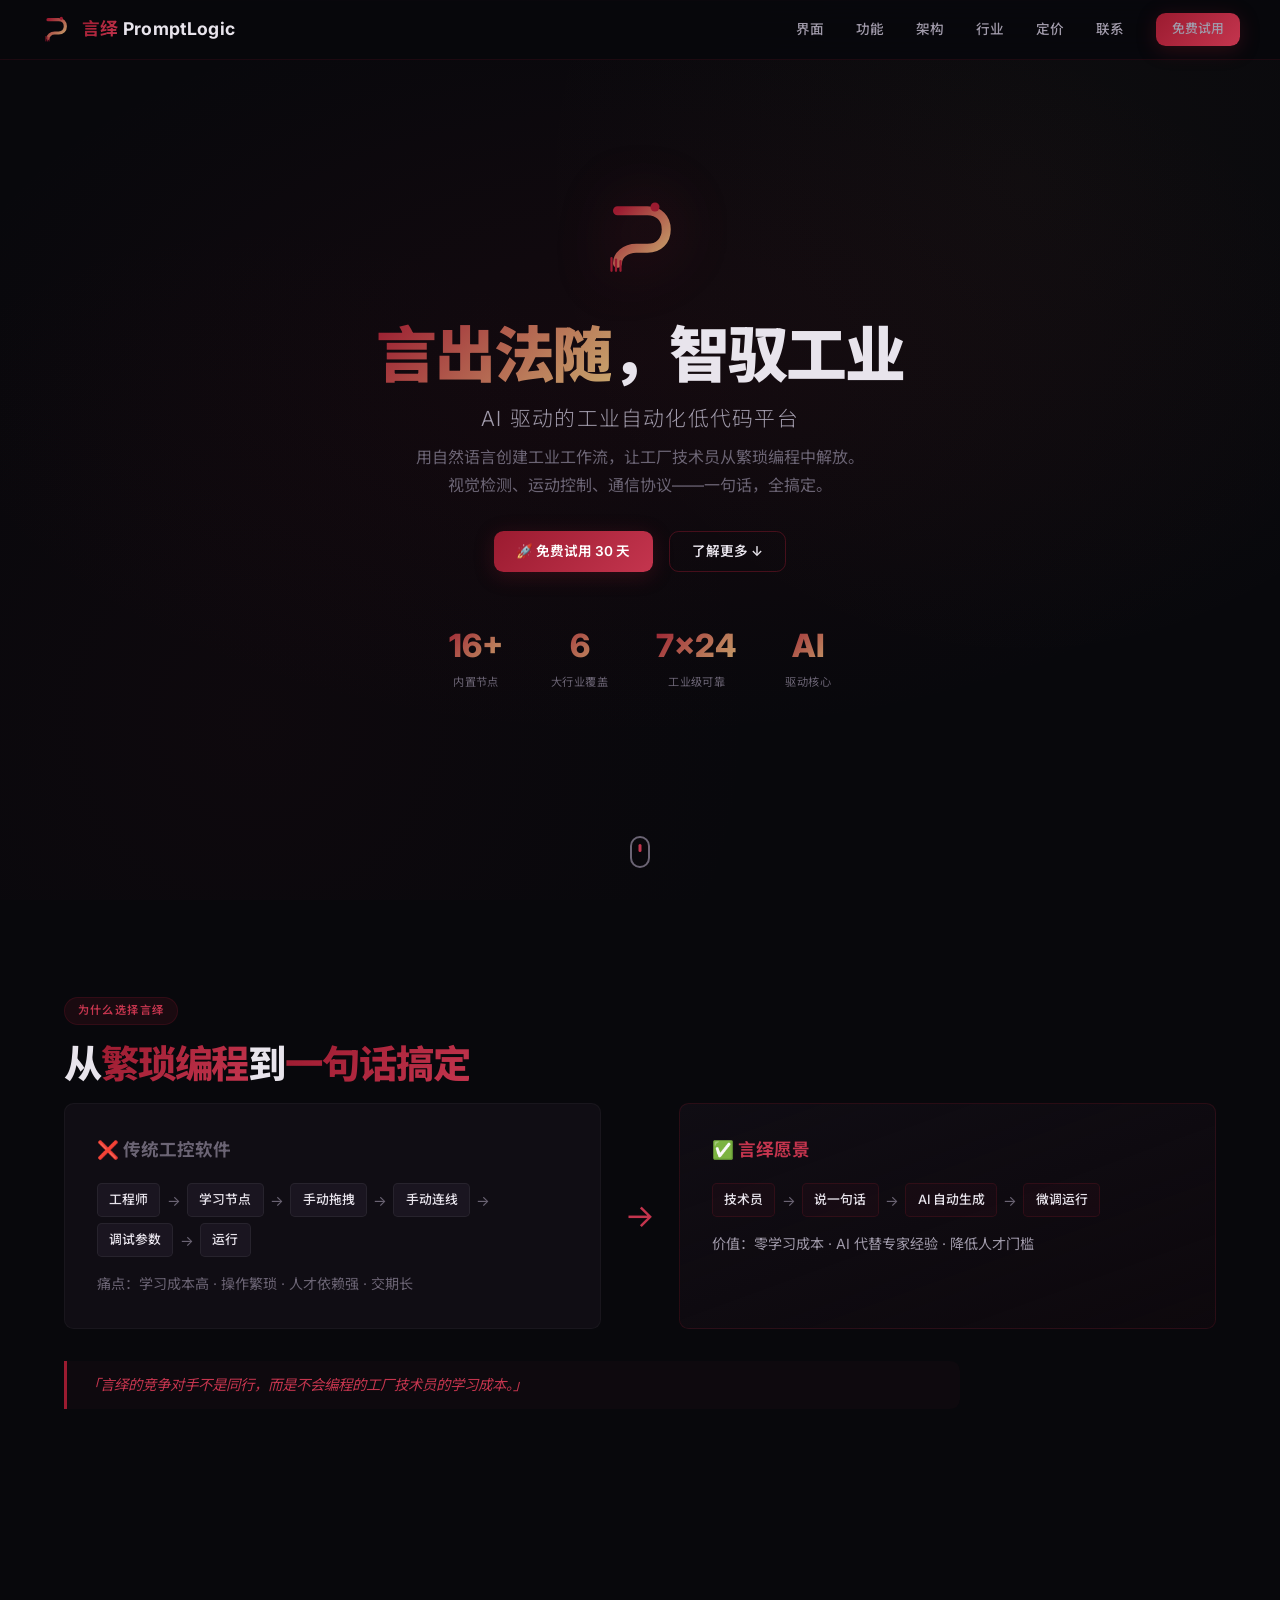
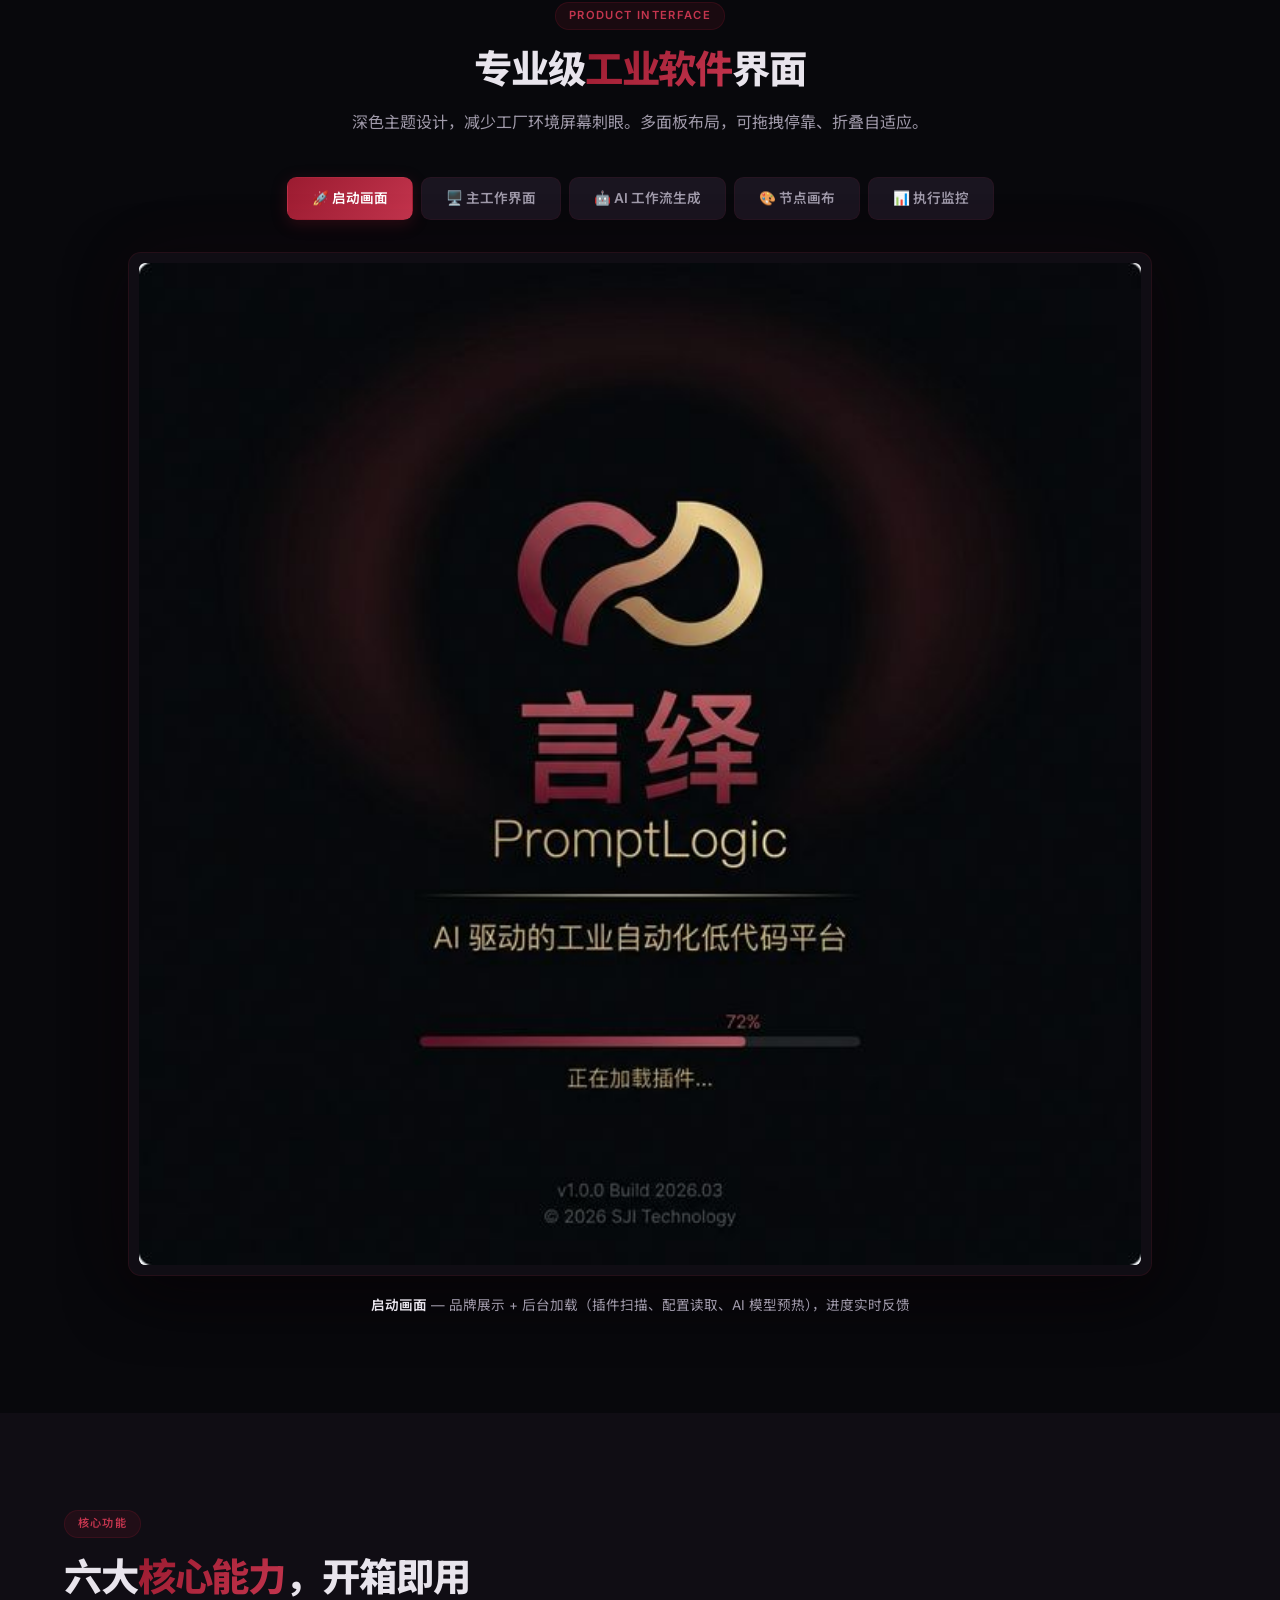
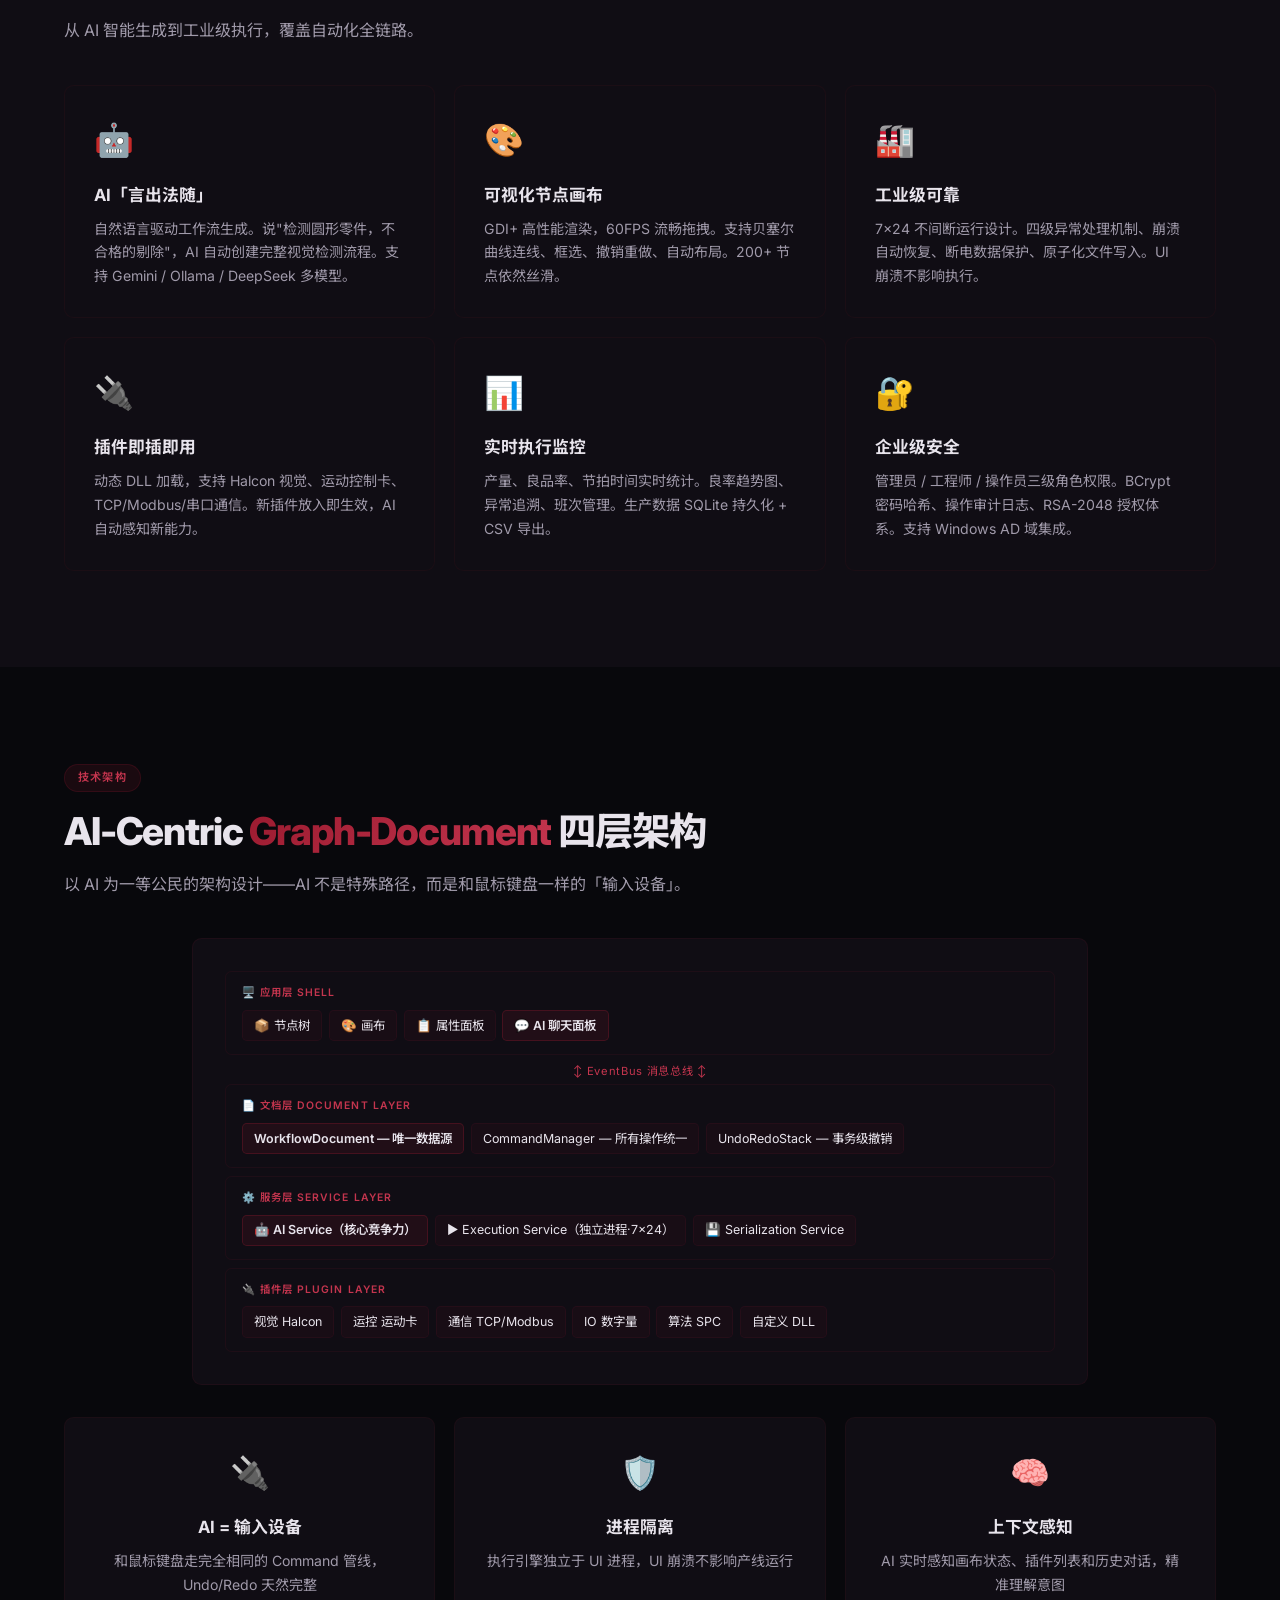
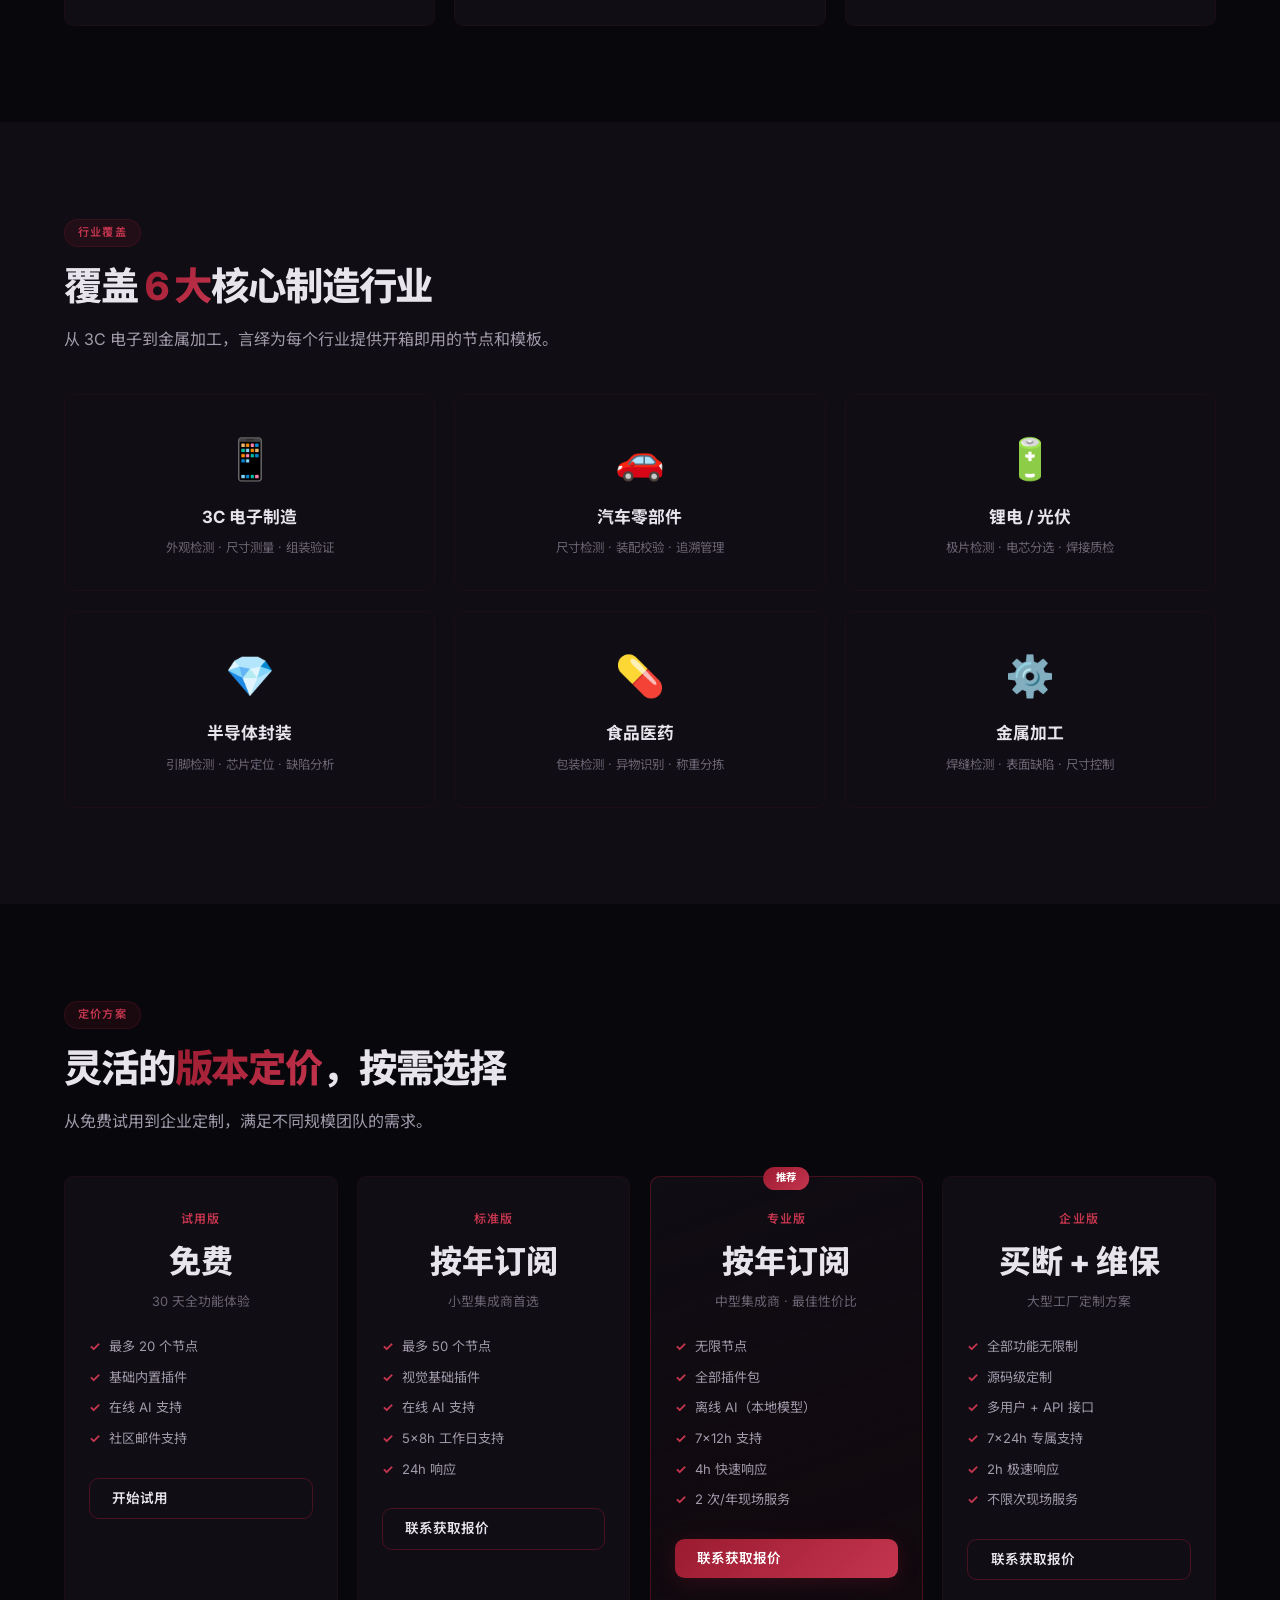
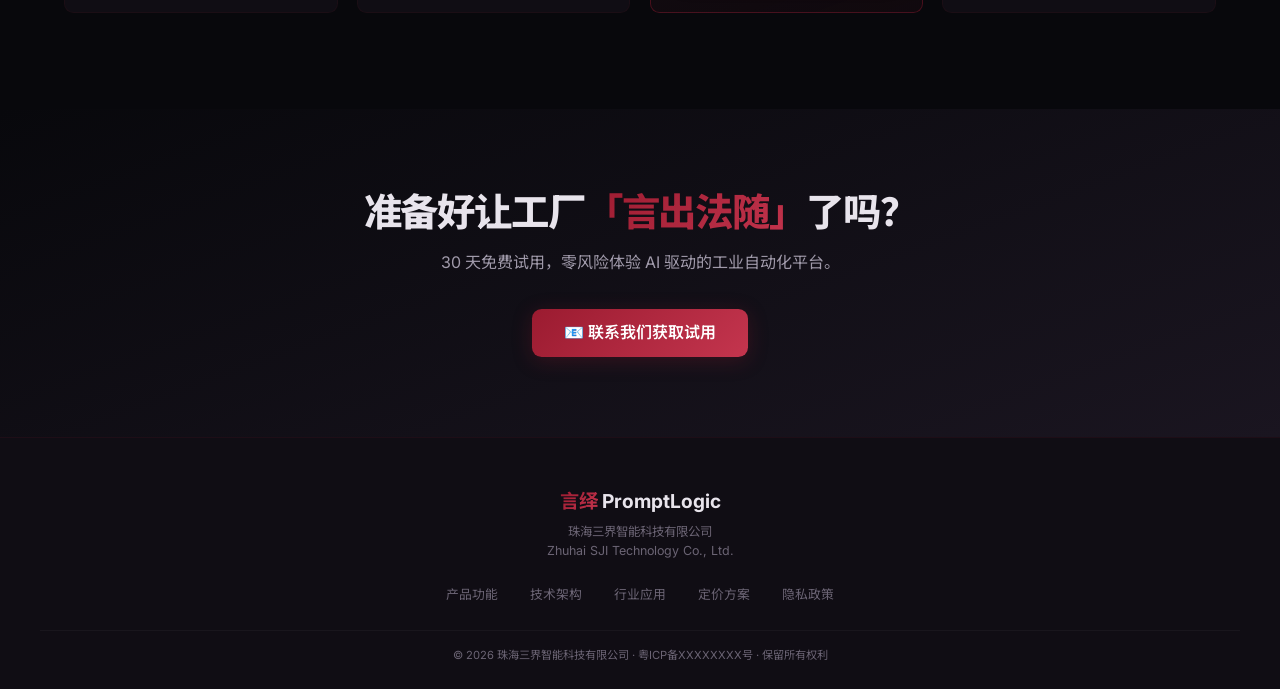
==== index.html @ 99755790 "fix: replace ComfyUI with generic wording" ====
<!DOCTYPE html>
<html lang="zh-CN">
<head>
<meta charset="UTF-8">
<meta name="viewport" content="width=device-width, initial-scale=1.0">
<title>言绎 PromptLogic — AI 驱动的工业自动化低代码平台</title>
<meta name="description" content="用自然语言创建工业工作流，让工厂技术员「言出法随」。视觉检测、运动控制、通信协议，一句话搞定。">
<link href="https://fonts.googleapis.com/css2?family=Inter:wght@300;400;500;600;700;800;900&family=Noto+Sans+SC:wght@300;400;500;700;900&family=JetBrains+Mono:wght@400;500&display=swap" rel="stylesheet">
<style>
/* ========== Reset & Variables ========== */
*{margin:0;padding:0;box-sizing:border-box}
:root{
  --bg:#08080c;--bg2:#100d14;--bg3:#1a1520;--bg4:#221c2a;
  --wine:#9b1b30;--wine-light:#c4354e;--wine-dark:#6e1322;--wine-glow:rgba(155,27,48,.25);
  --gold:#c9a96e;--gold-light:#e0c992;
  --text:#e8e4ec;--text2:#a09aaa;--text3:#6b6474;
  --green:#34d399;--red:#ef4444;
  --grad1:linear-gradient(135deg,#9b1b30,#c4354e);
  --grad2:linear-gradient(135deg,#6e1322,#9b1b30);
  --grad3:linear-gradient(135deg,#9b1b30,#c9a96e);
  --radius:.6rem;
}
html{font-size:16px;scroll-behavior:smooth}
body{font-family:'Inter','Noto Sans SC',sans-serif;background:var(--bg);color:var(--text);overflow-x:hidden;line-height:1.6}
a{color:var(--wine-light);text-decoration:none;transition:.2s}
a:hover{color:var(--gold)}
::selection{background:var(--wine);color:#fff}

/* ========== Navigation ========== */
.navbar{position:fixed;top:0;left:0;right:0;z-index:1000;padding:.8rem 2.5rem;display:flex;align-items:center;justify-content:space-between;background:rgba(8,8,12,.85);backdrop-filter:blur(16px);border-bottom:1px solid rgba(155,27,48,.15);transition:.3s}
.navbar.scrolled{padding:.5rem 2.5rem;background:rgba(8,8,12,.95);box-shadow:0 4px 30px rgba(0,0,0,.4)}
.nav-brand{display:flex;align-items:center;gap:.6rem}
.nav-brand svg{width:32px;height:32px}
.nav-brand span{font-size:1.1rem;font-weight:700;letter-spacing:.02em}
.nav-brand .cn{background:var(--grad1);-webkit-background-clip:text;-webkit-text-fill-color:transparent}
.nav-links{display:flex;align-items:center;gap:2rem}
.nav-links a{font-size:.85rem;font-weight:500;color:var(--text2);transition:.2s;position:relative}
.nav-links a:hover{color:var(--text)}
.nav-links a::after{content:'';position:absolute;bottom:-4px;left:0;width:0;height:2px;background:var(--grad1);transition:.3s}
.nav-links a:hover::after{width:100%}
.btn{display:inline-flex;align-items:center;gap:.4rem;padding:.55rem 1.4rem;border-radius:var(--radius);font-size:.85rem;font-weight:600;cursor:pointer;transition:.3s;border:none}
.btn-primary{background:var(--grad1);color:#fff;box-shadow:0 4px 20px var(--wine-glow)}
.btn-primary:hover{transform:translateY(-2px);box-shadow:0 8px 30px var(--wine-glow);color:#fff}
.btn-outline{background:transparent;color:var(--text);border:1px solid rgba(155,27,48,.4)}
.btn-outline:hover{border-color:var(--wine-light);background:rgba(155,27,48,.08);color:#fff}

/* ========== Sections ========== */
section{padding:6rem 2.5rem;position:relative;overflow:hidden}
.container{max-width:72rem;margin:0 auto}
.section-label{display:inline-block;padding:.25rem .8rem;border-radius:2rem;font-size:.7rem;font-weight:600;letter-spacing:.12em;text-transform:uppercase;margin-bottom:1rem;background:rgba(155,27,48,.12);color:var(--wine-light);border:1px solid rgba(155,27,48,.2)}
.section-title{font-size:2.4rem;font-weight:800;margin-bottom:1rem;letter-spacing:-.03em;line-height:1.2}
.section-title .hl{background:var(--grad1);-webkit-background-clip:text;-webkit-text-fill-color:transparent}
.section-desc{font-size:1rem;color:var(--text2);max-width:40rem;line-height:1.8;margin-bottom:2.5rem}

/* ========== Hero ========== */
.hero{min-height:100vh;display:flex;align-items:center;justify-content:center;text-align:center;padding-top:5rem;position:relative}
.hero::before{content:'';position:absolute;inset:0;background:radial-gradient(ellipse 80% 60% at 50% 40%,rgba(155,27,48,.08) 0%,transparent 70%),radial-gradient(circle at 20% 80%,rgba(110,19,34,.06) 0%,transparent 40%),radial-gradient(circle at 80% 20%,rgba(201,169,110,.03) 0%,transparent 40%);pointer-events:none}
.hero::after{content:'';position:absolute;top:0;left:0;right:0;height:1px;background:linear-gradient(90deg,transparent,rgba(155,27,48,.3),transparent)}
.hero-content{position:relative;z-index:1}
.hero-logo{margin-bottom:2rem}
.hero-logo svg{width:90px;height:90px;filter:drop-shadow(0 0 30px rgba(155,27,48,.4))}
.hero h1{font-size:3.8rem;font-weight:900;letter-spacing:-.04em;line-height:1.1;margin-bottom:.8rem}
.hero h1 .hl{background:var(--grad3);-webkit-background-clip:text;-webkit-text-fill-color:transparent}
.hero .subtitle{font-size:1.3rem;color:var(--text2);font-weight:300;letter-spacing:.06em;margin-bottom:.6rem}
.hero .tagline{font-size:1rem;color:var(--text3);max-width:32rem;margin:0 auto 2rem;line-height:1.7}
.hero-cta{display:flex;gap:1rem;justify-content:center;margin-bottom:3rem}
.hero-stats{display:flex;gap:3rem;justify-content:center}
.hero-stat{text-align:center}
.hero-stat .val{font-size:2rem;font-weight:800;background:var(--grad3);-webkit-background-clip:text;-webkit-text-fill-color:transparent}
.hero-stat .lbl{font-size:.7rem;color:var(--text3);margin-top:.15rem;letter-spacing:.04em}
.hero-scroll{position:absolute;bottom:2rem;left:50%;transform:translateX(-50%);animation:bounce 2s infinite}
.hero-scroll span{display:block;width:20px;height:32px;border:2px solid var(--text3);border-radius:10px;position:relative}
.hero-scroll span::after{content:'';position:absolute;top:6px;left:50%;transform:translateX(-50%);width:3px;height:8px;border-radius:2px;background:var(--wine-light);animation:scrollDot 2s infinite}
@keyframes bounce{0%,100%{transform:translateX(-50%) translateY(0)}50%{transform:translateX(-50%) translateY(8px)}}
@keyframes scrollDot{0%{opacity:1;top:6px}100%{opacity:0;top:18px}}

/* ========== Cards & Grid ========== */
.grid{display:grid;gap:1.2rem}
.g2{grid-template-columns:1fr 1fr}
.g3{grid-template-columns:1fr 1fr 1fr}
.g4{grid-template-columns:1fr 1fr 1fr 1fr}
.card{background:var(--bg2);border:1px solid rgba(155,27,48,.08);border-radius:var(--radius);padding:1.8rem;transition:.3s}
.card:hover{border-color:rgba(155,27,48,.25);transform:translateY(-3px);box-shadow:0 12px 40px rgba(0,0,0,.3)}
.card .icon{font-size:2rem;margin-bottom:1rem}
.card h3{font-size:1.05rem;font-weight:700;margin-bottom:.5rem}
.card p{font-size:.88rem;color:var(--text2);line-height:1.7}

/* ========== Comparison ========== */
.compare{display:flex;gap:1.5rem;align-items:stretch}
.compare-side{flex:1;background:var(--bg2);border-radius:var(--radius);padding:2rem;border:1px solid rgba(255,255,255,.04)}
.compare-side.good{border-color:rgba(155,27,48,.2);background:linear-gradient(160deg,var(--bg2),rgba(155,27,48,.04))}
.compare-arrow{display:flex;align-items:center;font-size:2rem;color:var(--wine-light)}
.compare-side h3{font-size:1.1rem;font-weight:700;margin-bottom:1.2rem}
.compare-side.bad h3{color:var(--text3)}
.compare-side.good h3{color:var(--wine-light)}
.flow-steps{display:flex;flex-wrap:wrap;gap:.4rem;align-items:center;margin-bottom:1rem}
.flow-step{background:var(--bg3);border:1px solid rgba(255,255,255,.06);border-radius:.3rem;padding:.35rem .7rem;font-size:.8rem;font-weight:500}
.flow-arrow{color:var(--text3);font-size:.9rem}
.compare-side.good .flow-step{border-color:rgba(155,27,48,.2);background:rgba(155,27,48,.06)}
.quote{border-left:3px solid var(--wine);padding:.8rem 1.2rem;background:rgba(155,27,48,.04);border-radius:0 var(--radius) var(--radius) 0;font-size:.9rem;color:var(--wine-light);font-style:italic;margin-top:2rem;max-width:56rem}

/* ========== Showcase ========== */
.showcase-tabs{display:flex;gap:.5rem;justify-content:center;margin-bottom:2rem;flex-wrap:wrap}
.showcase-tab{padding:.6rem 1.5rem;border-radius:var(--radius);font-size:.85rem;font-weight:600;cursor:pointer;background:var(--bg3);border:1px solid rgba(155,27,48,.1);color:var(--text2);transition:.3s}
.showcase-tab:hover{border-color:rgba(155,27,48,.3);color:var(--text)}
.showcase-tab.active{background:var(--grad1);color:#fff;border-color:transparent;box-shadow:0 4px 16px var(--wine-glow)}
.showcase-frame{position:relative;background:var(--bg2);border:1px solid rgba(155,27,48,.15);border-radius:.8rem;padding:.6rem;box-shadow:0 20px 60px rgba(0,0,0,.5),0 0 80px rgba(155,27,48,.06);max-width:64rem;margin:0 auto}
.showcase-frame img{width:100%;border-radius:.4rem;display:block;transition:opacity .4s ease}
.showcase-frame img.hidden{display:none;opacity:0}
.showcase-caption{text-align:center;margin-top:1.2rem;font-size:.85rem;color:var(--text2)}
.showcase-caption strong{color:var(--text);font-weight:600}

/* ========== Architecture ========== */
.arch-layers{background:var(--bg2);border:1px solid rgba(155,27,48,.1);border-radius:var(--radius);padding:2rem;max-width:56rem;margin:0 auto}
.arch-layer{border:1px solid rgba(155,27,48,.1);border-radius:.4rem;padding:.8rem 1rem;margin-bottom:.5rem}
.arch-layer:last-child{margin-bottom:0}
.arch-label{font-size:.65rem;font-weight:600;color:var(--wine-light);text-transform:uppercase;letter-spacing:.1em;margin-bottom:.5rem}
.arch-tags{display:flex;gap:.4rem;flex-wrap:wrap}
.arch-tag{background:rgba(155,27,48,.06);border:1px solid rgba(155,27,48,.1);border-radius:.3rem;padding:.3rem .7rem;font-size:.78rem}
.arch-tag.highlight{border-color:rgba(155,27,48,.3);background:rgba(155,27,48,.12);font-weight:600}
.arch-connector{text-align:center;color:var(--wine-light);font-size:.7rem;margin:.2rem 0;letter-spacing:.06em}

/* ========== Industry ========== */
.industry-card{text-align:center;padding:2rem 1.5rem}
.industry-card .icon{font-size:2.5rem;margin-bottom:.8rem}
.industry-card h3{margin-bottom:.4rem}
.industry-card .apps{font-size:.78rem;color:var(--text3)}

/* ========== Pricing ========== */
.pricing-card{text-align:center;padding:2rem 1.5rem;position:relative}
.pricing-card.featured{border-color:rgba(155,27,48,.4);background:linear-gradient(160deg,var(--bg2),rgba(155,27,48,.06))}
.pricing-card.featured::before{content:'推荐';position:absolute;top:-.6rem;left:50%;transform:translateX(-50%);background:var(--grad1);color:#fff;font-size:.65rem;font-weight:700;padding:.2rem .8rem;border-radius:1rem}
.pricing-card .edition{font-size:.75rem;font-weight:600;color:var(--wine-light);text-transform:uppercase;letter-spacing:.1em;margin-bottom:.5rem}
.pricing-card .price{font-size:2rem;font-weight:800;margin-bottom:.3rem}
.pricing-card .price .unit{font-size:.8rem;font-weight:400;color:var(--text2)}
.pricing-card .desc{font-size:.8rem;color:var(--text3);margin-bottom:1.2rem}
.pricing-card ul{list-style:none;text-align:left;margin-bottom:1.5rem}
.pricing-card li{font-size:.82rem;padding:.3rem 0;color:var(--text2)}
.pricing-card li::before{content:'✓';color:var(--wine-light);margin-right:.5rem;font-weight:700}
.pricing-card .btn{width:100%}

/* ========== Footer ========== */
.footer{background:var(--bg2);border-top:1px solid rgba(155,27,48,.1);padding:3rem 2.5rem 1.5rem;text-align:center}
.footer-brand{font-size:1.2rem;font-weight:700;margin-bottom:.3rem}
.footer-brand .hl{background:var(--grad1);-webkit-background-clip:text;-webkit-text-fill-color:transparent}
.footer-company{font-size:.78rem;color:var(--text3);margin-bottom:1.5rem}
.footer-links{display:flex;gap:2rem;justify-content:center;margin-bottom:1.5rem}
.footer-links a{font-size:.8rem;color:var(--text3)}
.footer-links a:hover{color:var(--wine-light)}
.footer-copy{font-size:.7rem;color:var(--text3);border-top:1px solid rgba(255,255,255,.04);padding-top:1rem}

/* ========== Animations ========== */
.fade-up{opacity:0;transform:translateY(30px);transition:opacity .6s ease,transform .6s ease}
.fade-up.visible{opacity:1;transform:translateY(0)}
.fade-up:nth-child(2){transition-delay:.08s}
.fade-up:nth-child(3){transition-delay:.16s}
.fade-up:nth-child(4){transition-delay:.24s}
.fade-up:nth-child(5){transition-delay:.32s}
.fade-up:nth-child(6){transition-delay:.4s}

/* ========== Responsive ========== */
@media(max-width:1024px){
  .g3,.g4{grid-template-columns:1fr 1fr}
  .hero h1{font-size:2.8rem}
  section{padding:4rem 1.5rem}
}
@media(max-width:640px){
  .g2,.g3,.g4{grid-template-columns:1fr}
  .hero h1{font-size:2.2rem}
  .hero .subtitle{font-size:1rem}
  .hero-stats{flex-wrap:wrap;gap:1.5rem}
  .compare{flex-direction:column}
  .compare-arrow{transform:rotate(90deg);justify-content:center}
  .navbar{padding:.6rem 1rem}
  .nav-links{display:none}
  .hero-cta{flex-direction:column;align-items:center}
}
</style>
</head>
<body>

<!-- 导航栏 -->
<nav class="navbar" id="navbar">
  <div class="nav-brand">
    <svg viewBox="0 0 120 120" xmlns="http://www.w3.org/2000/svg">
      <defs><linearGradient id="lg" x1="0%" y1="0%" x2="100%" y2="100%"><stop offset="0%" stop-color="#9b1b30"/><stop offset="100%" stop-color="#c9a96e"/></linearGradient></defs>
      <path d="M30 25 C30 25 60 25 70 25 C85 25 95 35 95 50 C95 65 85 75 70 75 L55 75 C40 75 30 85 30 95" stroke="url(#lg)" stroke-width="12" fill="none" stroke-linecap="round"/>
      <circle cx="80" cy="20" r="6" fill="#9b1b30"/>
      <line x1="22" y1="88" x2="22" y2="105" stroke="#9b1b30" stroke-width="3" stroke-linecap="round"/>
      <line x1="28" y1="90" x2="28" y2="105" stroke="#9b1b30" stroke-width="3" stroke-linecap="round"/>
      <line x1="34" y1="92" x2="34" y2="105" stroke="#9b1b30" stroke-width="3" stroke-linecap="round"/>
    </svg>
    <span><span class="cn">言绎</span> PromptLogic</span>
  </div>
  <div class="nav-links">
    <a href="#showcase">界面</a>
    <a href="#features">功能</a>
    <a href="#architecture">架构</a>
    <a href="#industries">行业</a>
    <a href="#pricing">定价</a>
    <a href="#contact">联系</a>
    <a href="#trial" class="btn btn-primary" style="padding:.4rem 1rem;font-size:.8rem">免费试用</a>
  </div>
</nav>

<!-- Hero -->
<section class="hero" id="hero">
  <div class="hero-content">
    <div class="hero-logo">
      <svg viewBox="0 0 120 120" xmlns="http://www.w3.org/2000/svg">
        <defs><linearGradient id="lg2" x1="0%" y1="0%" x2="100%" y2="100%"><stop offset="0%" stop-color="#9b1b30"/><stop offset="100%" stop-color="#c9a96e"/></linearGradient></defs>
        <path d="M30 25 C30 25 60 25 70 25 C85 25 95 35 95 50 C95 65 85 75 70 75 L55 75 C40 75 30 85 30 95" stroke="url(#lg2)" stroke-width="12" fill="none" stroke-linecap="round"/>
        <circle cx="80" cy="20" r="6" fill="#9b1b30"/>
        <line x1="22" y1="88" x2="22" y2="105" stroke="#9b1b30" stroke-width="3" stroke-linecap="round"/>
        <line x1="28" y1="90" x2="28" y2="105" stroke="#9b1b30" stroke-width="3" stroke-linecap="round"/>
        <line x1="34" y1="92" x2="34" y2="105" stroke="#9b1b30" stroke-width="3" stroke-linecap="round"/>
      </svg>
    </div>
    <h1><span class="hl">言出法随</span>，智驭工业</h1>
    <div class="subtitle">AI 驱动的工业自动化低代码平台</div>
    <p class="tagline">用自然语言创建工业工作流，让工厂技术员从繁琐编程中解放。<br>视觉检测、运动控制、通信协议——一句话，全搞定。</p>
    <div class="hero-cta">
      <a href="#trial" class="btn btn-primary">🚀 免费试用 30 天</a>
      <a href="#features" class="btn btn-outline">了解更多 ↓</a>
    </div>
    <div class="hero-stats">
      <div class="hero-stat"><div class="val">16+</div><div class="lbl">内置节点</div></div>
      <div class="hero-stat"><div class="val">6</div><div class="lbl">大行业覆盖</div></div>
      <div class="hero-stat"><div class="val">7×24</div><div class="lbl">工业级可靠</div></div>
      <div class="hero-stat"><div class="val">AI</div><div class="lbl">驱动核心</div></div>
    </div>
  </div>
  <div class="hero-scroll"><span></span></div>
</section>

<!-- 痛点 → 价值 -->
<section id="problem">
  <div class="container">
    <span class="section-label fade-up">为什么选择言绎</span>
    <h2 class="section-title fade-up">从<span class="hl">繁琐编程</span>到<span class="hl">一句话搞定</span></h2>
    <div class="compare fade-up">
      <div class="compare-side bad">
        <h3>❌ 传统工控软件</h3>
        <div class="flow-steps">
          <span class="flow-step">工程师</span><span class="flow-arrow">→</span>
          <span class="flow-step">学习节点</span><span class="flow-arrow">→</span>
          <span class="flow-step">手动拖拽</span><span class="flow-arrow">→</span>
          <span class="flow-step">手动连线</span><span class="flow-arrow">→</span>
          <span class="flow-step">调试参数</span><span class="flow-arrow">→</span>
          <span class="flow-step">运行</span>
        </div>
        <p style="color:var(--text3);font-size:.88rem">痛点：学习成本高 · 操作繁琐 · 人才依赖强 · 交期长</p>
      </div>
      <div class="compare-arrow">→</div>
      <div class="compare-side good">
        <h3>✅ 言绎愿景</h3>
        <div class="flow-steps">
          <span class="flow-step">技术员</span><span class="flow-arrow">→</span>
          <span class="flow-step">说一句话</span><span class="flow-arrow">→</span>
          <span class="flow-step">AI 自动生成</span><span class="flow-arrow">→</span>
          <span class="flow-step">微调运行</span>
        </div>
        <p style="color:var(--text2);font-size:.88rem">价值：零学习成本 · AI 代替专家经验 · 降低人才门槛</p>
      </div>
    </div>
    <div class="quote fade-up">「言绎的竞争对手不是同行，而是不会编程的工厂技术员的学习成本。」</div>
  </div>
</section>

<!-- Product UI Showcase -->
<section id="showcase">
  <div class="container" style="text-align:center">
    <span class="section-label fade-up">PRODUCT INTERFACE</span>
    <h2 class="section-title fade-up">专业级<span class="hl">工业软件</span>界面</h2>
    <p class="section-desc fade-up" style="margin-left:auto;margin-right:auto;text-align:center">深色主题设计，减少工厂环境屏幕刺眼。多面板布局，可拖拽停靠、折叠自适应。</p>
    <div class="showcase-tabs fade-up">
      <div class="showcase-tab active" onclick="showScreenshot(0)">🚀 启动画面</div>
      <div class="showcase-tab" onclick="showScreenshot(1)">🖥️ 主工作界面</div>
      <div class="showcase-tab" onclick="showScreenshot(2)">🤖 AI 工作流生成</div>
      <div class="showcase-tab" onclick="showScreenshot(3)">🎨 节点画布</div>
      <div class="showcase-tab" onclick="showScreenshot(4)">📊 执行监控</div>
    </div>
    <div class="showcase-frame fade-up">
      <img id="ss0" src="images/splash.png" alt="splash screen">
      <img id="ss1" src="images/main_interface.png" alt="main interface" class="hidden">
      <img id="ss2" src="images/ai_workflow.png" alt="ai workflow generation" class="hidden">
      <img id="ss3" src="images/canvas.png" alt="node canvas" class="hidden">
      <img id="ss4" src="images/monitoring.png" alt="monitoring dashboard" class="hidden">
    </div>
    <div class="showcase-caption fade-up" id="ss-caption">
      <strong>启动画面</strong> — 品牌展示 + 后台加载（插件扫描、配置读取、AI 模型预热），进度实时反馈
    </div>
  </div>
</section>

<!-- Core Features -->
<section id="features" style="background:var(--bg2)">
  <div class="container">
    <span class="section-label fade-up">核心功能</span>
    <h2 class="section-title fade-up">六大<span class="hl">核心能力</span>，开箱即用</h2>
    <p class="section-desc fade-up">从 AI 智能生成到工业级执行，覆盖自动化全链路。</p>
    <div class="grid g3">
      <div class="card fade-up"><div class="icon">🤖</div><h3>AI「言出法随」</h3><p>自然语言驱动工作流生成。说"检测圆形零件，不合格的剔除"，AI 自动创建完整视觉检测流程。支持 Gemini / Ollama / DeepSeek 多模型。</p></div>
      <div class="card fade-up"><div class="icon">🎨</div><h3>可视化节点画布</h3><p>GDI+ 高性能渲染，60FPS 流畅拖拽。支持贝塞尔曲线连线、框选、撤销重做、自动布局。200+ 节点依然丝滑。</p></div>
      <div class="card fade-up"><div class="icon">🏭</div><h3>工业级可靠</h3><p>7×24 不间断运行设计。四级异常处理机制、崩溃自动恢复、断电数据保护、原子化文件写入。UI 崩溃不影响执行。</p></div>
      <div class="card fade-up"><div class="icon">🔌</div><h3>插件即插即用</h3><p>动态 DLL 加载，支持 Halcon 视觉、运动控制卡、TCP/Modbus/串口通信。新插件放入即生效，AI 自动感知新能力。</p></div>
      <div class="card fade-up"><div class="icon">📊</div><h3>实时执行监控</h3><p>产量、良品率、节拍时间实时统计。良率趋势图、异常追溯、班次管理。生产数据 SQLite 持久化 + CSV 导出。</p></div>
      <div class="card fade-up"><div class="icon">🔐</div><h3>企业级安全</h3><p>管理员 / 工程师 / 操作员三级角色权限。BCrypt 密码哈希、操作审计日志、RSA-2048 授权体系。支持 Windows AD 域集成。</p></div>
    </div>
  </div>
</section>

<!-- 技术架构 -->
<section id="architecture">
  <div class="container">
    <span class="section-label fade-up">技术架构</span>
    <h2 class="section-title fade-up">AI-Centric <span class="hl">Graph-Document</span> 四层架构</h2>
    <p class="section-desc fade-up">以 AI 为一等公民的架构设计——AI 不是特殊路径，而是和鼠标键盘一样的「输入设备」。</p>
    <div class="arch-layers fade-up">
      <div class="arch-layer">
        <div class="arch-label">🖥️ 应用层 Shell</div>
        <div class="arch-tags"><span class="arch-tag">📦 节点树</span><span class="arch-tag">🎨 画布</span><span class="arch-tag">📋 属性面板</span><span class="arch-tag highlight">💬 AI 聊天面板</span></div>
      </div>
      <div class="arch-connector">↕ EventBus 消息总线 ↕</div>
      <div class="arch-layer">
        <div class="arch-label">📄 文档层 Document Layer</div>
        <div class="arch-tags"><span class="arch-tag highlight">WorkflowDocument — 唯一数据源</span><span class="arch-tag">CommandManager — 所有操作统一</span><span class="arch-tag">UndoRedoStack — 事务级撤销</span></div>
      </div>
      <div class="arch-layer">
        <div class="arch-label">⚙️ 服务层 Service Layer</div>
        <div class="arch-tags"><span class="arch-tag highlight">🤖 AI Service（核心竞争力）</span><span class="arch-tag">▶️ Execution Service（独立进程·7×24）</span><span class="arch-tag">💾 Serialization Service</span></div>
      </div>
      <div class="arch-layer">
        <div class="arch-label">🔌 插件层 Plugin Layer</div>
        <div class="arch-tags"><span class="arch-tag">视觉 Halcon</span><span class="arch-tag">运控 运动卡</span><span class="arch-tag">通信 TCP/Modbus</span><span class="arch-tag">IO 数字量</span><span class="arch-tag">算法 SPC</span><span class="arch-tag">自定义 DLL</span></div>
      </div>
    </div>
    <div class="grid g3" style="margin-top:2rem">
      <div class="card fade-up" style="text-align:center"><div class="icon">🔌</div><h3>AI = 输入设备</h3><p>和鼠标键盘走完全相同的 Command 管线，Undo/Redo 天然完整</p></div>
      <div class="card fade-up" style="text-align:center"><div class="icon">🛡️</div><h3>进程隔离</h3><p>执行引擎独立于 UI 进程，UI 崩溃不影响产线运行</p></div>
      <div class="card fade-up" style="text-align:center"><div class="icon">🧠</div><h3>上下文感知</h3><p>AI 实时感知画布状态、插件列表和历史对话，精准理解意图</p></div>
    </div>
  </div>
</section>

<!-- 行业应用 -->
<section id="industries" style="background:var(--bg2)">
  <div class="container">
    <span class="section-label fade-up">行业覆盖</span>
    <h2 class="section-title fade-up">覆盖<span class="hl"> 6 大</span>核心制造行业</h2>
    <p class="section-desc fade-up">从 3C 电子到金属加工，言绎为每个行业提供开箱即用的节点和模板。</p>
    <div class="grid g3">
      <div class="card industry-card fade-up"><div class="icon">📱</div><h3>3C 电子制造</h3><p class="apps">外观检测 · 尺寸测量 · 组装验证</p></div>
      <div class="card industry-card fade-up"><div class="icon">🚗</div><h3>汽车零部件</h3><p class="apps">尺寸检测 · 装配校验 · 追溯管理</p></div>
      <div class="card industry-card fade-up"><div class="icon">🔋</div><h3>锂电 / 光伏</h3><p class="apps">极片检测 · 电芯分选 · 焊接质检</p></div>
      <div class="card industry-card fade-up"><div class="icon">💎</div><h3>半导体封装</h3><p class="apps">引脚检测 · 芯片定位 · 缺陷分析</p></div>
      <div class="card industry-card fade-up"><div class="icon">💊</div><h3>食品医药</h3><p class="apps">包装检测 · 异物识别 · 称重分拣</p></div>
      <div class="card industry-card fade-up"><div class="icon">⚙️</div><h3>金属加工</h3><p class="apps">焊缝检测 · 表面缺陷 · 尺寸控制</p></div>
    </div>
  </div>
</section>

<!-- 定价方案 -->
<section id="pricing">
  <div class="container">
    <span class="section-label fade-up">定价方案</span>
    <h2 class="section-title fade-up">灵活的<span class="hl">版本定价</span>，按需选择</h2>
    <p class="section-desc fade-up">从免费试用到企业定制，满足不同规模团队的需求。</p>
    <div class="grid g4">
      <div class="card pricing-card fade-up">
        <div class="edition">试用版</div>
        <div class="price">免费</div>
        <div class="desc">30 天全功能体验</div>
        <ul><li>最多 20 个节点</li><li>基础内置插件</li><li>在线 AI 支持</li><li>社区邮件支持</li></ul>
        <a href="#trial" class="btn btn-outline">开始试用</a>
      </div>
      <div class="card pricing-card fade-up">
        <div class="edition">标准版</div>
        <div class="price">按年订阅</div>
        <div class="desc">小型集成商首选</div>
        <ul><li>最多 50 个节点</li><li>视觉基础插件</li><li>在线 AI 支持</li><li>5×8h 工作日支持</li><li>24h 响应</li></ul>
        <a href="#contact" class="btn btn-outline">联系获取报价</a>
      </div>
      <div class="card pricing-card featured fade-up">
        <div class="edition">专业版</div>
        <div class="price">按年订阅</div>
        <div class="desc">中型集成商 · 最佳性价比</div>
        <ul><li>无限节点</li><li>全部插件包</li><li>离线 AI（本地模型）</li><li>7×12h 支持</li><li>4h 快速响应</li><li>2 次/年现场服务</li></ul>
        <a href="#contact" class="btn btn-primary">联系获取报价</a>
      </div>
      <div class="card pricing-card fade-up">
        <div class="edition">企业版</div>
        <div class="price">买断 + 维保</div>
        <div class="desc">大型工厂定制方案</div>
        <ul><li>全部功能无限制</li><li>源码级定制</li><li>多用户 + API 接口</li><li>7×24h 专属支持</li><li>2h 极速响应</li><li>不限次现场服务</li></ul>
        <a href="#contact" class="btn btn-outline">联系获取报价</a>
      </div>
    </div>
  </div>
</section>

<!-- CTA -->
<section id="trial" style="background:linear-gradient(160deg,var(--bg),var(--bg3));text-align:center;padding:5rem 2.5rem">
  <div class="container">
    <h2 class="section-title fade-up" style="margin-bottom:.8rem">准备好让工厂<span class="hl">「言出法随」</span>了吗？</h2>
    <p class="section-desc fade-up" style="margin:0 auto 2rem;text-align:center;max-width:32rem">30 天免费试用，零风险体验 AI 驱动的工业自动化平台。</p>
    <div class="fade-up" style="display:flex;gap:1rem;justify-content:center">
      <a href="mailto:info@zhsji.com" class="btn btn-primary" style="padding:.7rem 2rem;font-size:1rem">📧 联系我们获取试用</a>
    </div>
  </div>
</section>

<!-- 页脚 -->
<footer class="footer" id="contact">
  <div class="footer-brand"><span class="hl">言绎</span> PromptLogic</div>
  <div class="footer-company">珠海三界智能科技有限公司<br>Zhuhai SJI Technology Co., Ltd.</div>
  <div class="footer-links">
    <a href="#features">产品功能</a>
    <a href="#architecture">技术架构</a>
    <a href="#industries">行业应用</a>
    <a href="#pricing">定价方案</a>
    <a href="privacy.html">隐私政策</a>
  </div>
  <div class="footer-copy">© 2026 珠海三界智能科技有限公司 · 粤ICP备XXXXXXXX号 · 保留所有权利</div>
</footer>

<!-- JS -->
<script>
// 导航栏滚动效果
window.addEventListener('scroll',function(){
  document.getElementById('navbar').classList.toggle('scrolled',window.scrollY>60);
});
// 滚动入场动画
var observer=new IntersectionObserver(function(entries){
  entries.forEach(function(e){if(e.isIntersecting){e.target.classList.add('visible');observer.unobserve(e.target)}});
},{threshold:0.12});
document.querySelectorAll('.fade-up').forEach(function(el){observer.observe(el)});
// 平滑锚点
document.querySelectorAll('a[href^="#"]').forEach(function(a){
  a.addEventListener('click',function(e){
    var t=document.querySelector(this.getAttribute('href'));
    if(t){e.preventDefault();t.scrollIntoView({behavior:'smooth',block:'start'})}
  });
});
// Screenshot tabs
var captions=[
  '<strong>启动画面</strong> — 品牌展示 + 后台加载（插件扫描、配置读取、AI 模型预热），进度实时反馈',
  '<strong>主工作界面</strong> — 节点库、AI 助手、节点画布、属性面板、全局变量、执行日志，六大区域一览无余',
  '<strong>AI 工作流生成</strong> — 输入一句话，AI 自动生成完整视觉检测工作流，真正做到「言出法随」',
  '<strong>节点画布特写</strong> — 贝塞尔曲线连线、GDI+ 高性能渲染、60FPS 流畅拖拽，200+ 节点依然丝滑',
  '<strong>执行监控面板</strong> — 产量、良率、节拍时间实时统计，良率趋势图，异常追溯一目了然'
];
function showScreenshot(idx){
  for(var i=0;i<5;i++){
    document.getElementById('ss'+i).className=i===idx?'':'hidden';
    document.querySelectorAll('.showcase-tab')[i].className='showcase-tab'+(i===idx?' active':'');
  }
  document.getElementById('ss-caption').innerHTML=captions[idx];
}
</script>

</body>
</html>
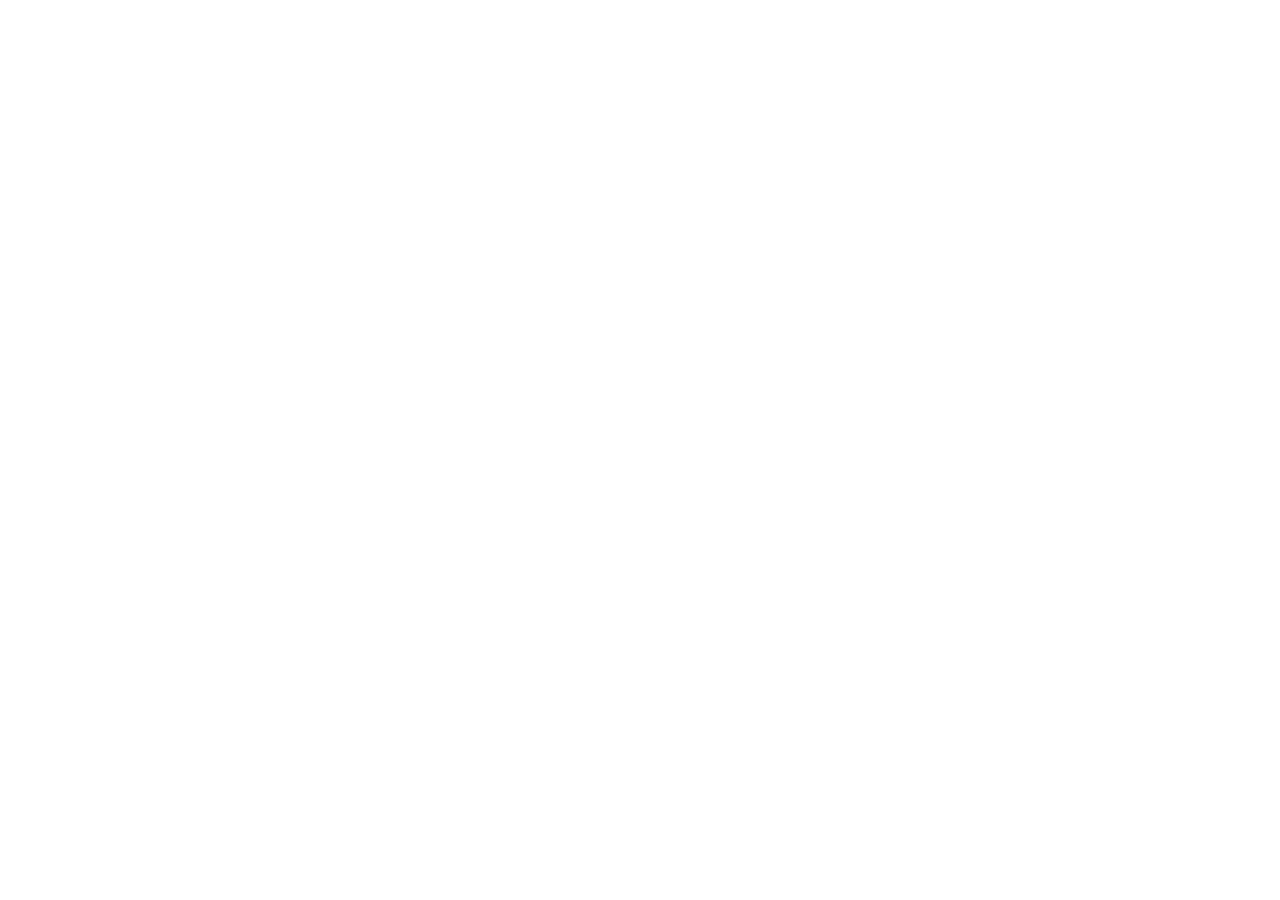
==== commit 6db9996e: "enhance: Apple-style visual upgrade - particles, glow, bigger typography" ====
--- a/index.html
+++ b/index.html
@@ -1,185 +1,173 @@
-<!DOCTYPE html>
+﻿<!DOCTYPE html>
 <html lang="zh-CN">
 <head>
 <meta charset="UTF-8">
 <meta name="viewport" content="width=device-width, initial-scale=1.0">
-<title>言绎 PromptLogic — AI 驱动的工业自动化低代码平台</title>
-<meta name="description" content="用自然语言创建工业工作流，让工厂技术员「言出法随」。视觉检测、运动控制、通信协议，一句话搞定。">
+<title>瑷€缁?PromptLogic 鈥?AI 椹卞姩鐨勫伐涓氳嚜鍔ㄥ寲浣庝唬鐮佸钩鍙?/title>
+<meta name="description" content="鐢ㄨ嚜鐒惰瑷€鍒涘缓宸ヤ笟宸ヤ綔娴侊紝璁╁伐鍘傛妧鏈憳銆岃█鍑烘硶闅忋€嶃€傝瑙夋娴嬨€佽繍鍔ㄦ帶鍒躲€侀€氫俊鍗忚锛屼竴鍙ヨ瘽鎼炲畾銆?>
 <link href="https://fonts.googleapis.com/css2?family=Inter:wght@300;400;500;600;700;800;900&family=Noto+Sans+SC:wght@300;400;500;700;900&family=JetBrains+Mono:wght@400;500&display=swap" rel="stylesheet">
 <style>
-/* ========== Reset & Variables ========== */
 *{margin:0;padding:0;box-sizing:border-box}
-:root{
-  --bg:#08080c;--bg2:#100d14;--bg3:#1a1520;--bg4:#221c2a;
-  --wine:#9b1b30;--wine-light:#c4354e;--wine-dark:#6e1322;--wine-glow:rgba(155,27,48,.25);
-  --gold:#c9a96e;--gold-light:#e0c992;
-  --text:#e8e4ec;--text2:#a09aaa;--text3:#6b6474;
-  --green:#34d399;--red:#ef4444;
-  --grad1:linear-gradient(135deg,#9b1b30,#c4354e);
-  --grad2:linear-gradient(135deg,#6e1322,#9b1b30);
-  --grad3:linear-gradient(135deg,#9b1b30,#c9a96e);
-  --radius:.6rem;
-}
+:root{--bg:#08080c;--bg2:#0e0c12;--bg3:#16121e;--wine:#9b1b30;--wine-light:#c4354e;--wine-dark:#6e1322;--wine-glow:rgba(155,27,48,.3);--gold:#c9a96e;--text:#f0ecf4;--text2:#a8a2b2;--text3:#6b6474;--grad1:linear-gradient(135deg,#9b1b30,#c4354e);--grad3:linear-gradient(135deg,#9b1b30,#c9a96e);--radius:.8rem}
 html{font-size:16px;scroll-behavior:smooth}
-body{font-family:'Inter','Noto Sans SC',sans-serif;background:var(--bg);color:var(--text);overflow-x:hidden;line-height:1.6}
-a{color:var(--wine-light);text-decoration:none;transition:.2s}
+body{font-family:'Inter','Noto Sans SC',sans-serif;background:var(--bg);color:var(--text);overflow-x:hidden;line-height:1.7}
+a{color:var(--wine-light);text-decoration:none;transition:.3s}
 a:hover{color:var(--gold)}
 ::selection{background:var(--wine);color:#fff}
 
-/* ========== Navigation ========== */
-.navbar{position:fixed;top:0;left:0;right:0;z-index:1000;padding:.8rem 2.5rem;display:flex;align-items:center;justify-content:space-between;background:rgba(8,8,12,.85);backdrop-filter:blur(16px);border-bottom:1px solid rgba(155,27,48,.15);transition:.3s}
-.navbar.scrolled{padding:.5rem 2.5rem;background:rgba(8,8,12,.95);box-shadow:0 4px 30px rgba(0,0,0,.4)}
+/* Nav */
+.navbar{position:fixed;top:0;left:0;right:0;z-index:1000;padding:1rem 3rem;display:flex;align-items:center;justify-content:space-between;background:rgba(8,8,12,.6);backdrop-filter:blur(28px) saturate(1.3);border-bottom:1px solid rgba(155,27,48,.06);transition:.4s}
+.navbar.scrolled{padding:.55rem 3rem;background:rgba(8,8,12,.92);border-bottom-color:rgba(155,27,48,.12);box-shadow:0 8px 40px rgba(0,0,0,.5)}
 .nav-brand{display:flex;align-items:center;gap:.6rem}
-.nav-brand svg{width:32px;height:32px}
-.nav-brand span{font-size:1.1rem;font-weight:700;letter-spacing:.02em}
+.nav-brand svg{width:28px;height:28px}
+.nav-brand span{font-size:1rem;font-weight:700}
 .nav-brand .cn{background:var(--grad1);-webkit-background-clip:text;-webkit-text-fill-color:transparent}
-.nav-links{display:flex;align-items:center;gap:2rem}
-.nav-links a{font-size:.85rem;font-weight:500;color:var(--text2);transition:.2s;position:relative}
+.nav-links{display:flex;align-items:center;gap:2.2rem}
+.nav-links a{font-size:.82rem;font-weight:500;color:var(--text2);transition:.3s;position:relative}
 .nav-links a:hover{color:var(--text)}
-.nav-links a::after{content:'';position:absolute;bottom:-4px;left:0;width:0;height:2px;background:var(--grad1);transition:.3s}
+.nav-links a::after{content:'';position:absolute;bottom:-4px;left:0;width:0;height:1.5px;background:var(--grad1);transition:.3s}
 .nav-links a:hover::after{width:100%}
-.btn{display:inline-flex;align-items:center;gap:.4rem;padding:.55rem 1.4rem;border-radius:var(--radius);font-size:.85rem;font-weight:600;cursor:pointer;transition:.3s;border:none}
-.btn-primary{background:var(--grad1);color:#fff;box-shadow:0 4px 20px var(--wine-glow)}
-.btn-primary:hover{transform:translateY(-2px);box-shadow:0 8px 30px var(--wine-glow);color:#fff}
-.btn-outline{background:transparent;color:var(--text);border:1px solid rgba(155,27,48,.4)}
-.btn-outline:hover{border-color:var(--wine-light);background:rgba(155,27,48,.08);color:#fff}
-
-/* ========== Sections ========== */
-section{padding:6rem 2.5rem;position:relative;overflow:hidden}
+.btn{display:inline-flex;align-items:center;gap:.5rem;padding:.65rem 1.6rem;border-radius:var(--radius);font-size:.85rem;font-weight:600;cursor:pointer;transition:.4s;border:none}
+.btn-primary{background:var(--grad1);color:#fff;box-shadow:0 4px 24px var(--wine-glow)}
+.btn-primary:hover{transform:translateY(-2px) scale(1.02);box-shadow:0 12px 44px var(--wine-glow);color:#fff}
+.btn-outline{background:transparent;color:var(--text);border:1.5px solid rgba(155,27,48,.3)}
+.btn-outline:hover{border-color:var(--wine-light);background:rgba(155,27,48,.05);color:#fff;transform:translateY(-1px)}
+
+/* Sections */
+section{padding:8rem 3rem;position:relative;overflow:hidden}
 .container{max-width:72rem;margin:0 auto}
-.section-label{display:inline-block;padding:.25rem .8rem;border-radius:2rem;font-size:.7rem;font-weight:600;letter-spacing:.12em;text-transform:uppercase;margin-bottom:1rem;background:rgba(155,27,48,.12);color:var(--wine-light);border:1px solid rgba(155,27,48,.2)}
-.section-title{font-size:2.4rem;font-weight:800;margin-bottom:1rem;letter-spacing:-.03em;line-height:1.2}
+.section-label{display:inline-block;padding:.3rem 1rem;border-radius:2rem;font-size:.62rem;font-weight:600;letter-spacing:.16em;text-transform:uppercase;margin-bottom:1.2rem;background:rgba(155,27,48,.07);color:var(--wine-light);border:1px solid rgba(155,27,48,.12)}
+.section-title{font-size:3rem;font-weight:800;margin-bottom:1.2rem;letter-spacing:-.04em;line-height:1.12}
 .section-title .hl{background:var(--grad1);-webkit-background-clip:text;-webkit-text-fill-color:transparent}
-.section-desc{font-size:1rem;color:var(--text2);max-width:40rem;line-height:1.8;margin-bottom:2.5rem}
-
-/* ========== Hero ========== */
+.section-desc{font-size:1.05rem;color:var(--text2);max-width:34rem;line-height:1.9;margin-bottom:3rem}
+
+/* Particle canvas */
+#particles{position:absolute;inset:0;z-index:0;pointer-events:none}
+
+/* Hero */
 .hero{min-height:100vh;display:flex;align-items:center;justify-content:center;text-align:center;padding-top:5rem;position:relative}
-.hero::before{content:'';position:absolute;inset:0;background:radial-gradient(ellipse 80% 60% at 50% 40%,rgba(155,27,48,.08) 0%,transparent 70%),radial-gradient(circle at 20% 80%,rgba(110,19,34,.06) 0%,transparent 40%),radial-gradient(circle at 80% 20%,rgba(201,169,110,.03) 0%,transparent 40%);pointer-events:none}
-.hero::after{content:'';position:absolute;top:0;left:0;right:0;height:1px;background:linear-gradient(90deg,transparent,rgba(155,27,48,.3),transparent)}
+.hero::before{content:'';position:absolute;inset:0;background:radial-gradient(ellipse 60% 45% at 50% 35%,rgba(155,27,48,.06) 0%,transparent 70%),radial-gradient(circle at 15% 85%,rgba(110,19,34,.04) 0%,transparent 35%),radial-gradient(circle at 85% 15%,rgba(201,169,110,.02) 0%,transparent 35%);pointer-events:none;z-index:0}
+.hero::after{content:'';position:absolute;top:0;left:0;right:0;height:1px;background:linear-gradient(90deg,transparent,rgba(155,27,48,.2),transparent)}
 .hero-content{position:relative;z-index:1}
-.hero-logo{margin-bottom:2rem}
-.hero-logo svg{width:90px;height:90px;filter:drop-shadow(0 0 30px rgba(155,27,48,.4))}
-.hero h1{font-size:3.8rem;font-weight:900;letter-spacing:-.04em;line-height:1.1;margin-bottom:.8rem}
+.hero-logo{margin-bottom:2.5rem}
+.hero-logo svg{width:110px;height:110px;filter:drop-shadow(0 0 40px rgba(155,27,48,.3));animation:logoPulse 4s ease-in-out infinite}
+@keyframes logoPulse{0%,100%{filter:drop-shadow(0 0 30px rgba(155,27,48,.25))}50%{filter:drop-shadow(0 0 60px rgba(155,27,48,.5))}}
+.hero h1{font-size:4.8rem;font-weight:900;letter-spacing:-.05em;line-height:1.05;margin-bottom:1.2rem}
 .hero h1 .hl{background:var(--grad3);-webkit-background-clip:text;-webkit-text-fill-color:transparent}
-.hero .subtitle{font-size:1.3rem;color:var(--text2);font-weight:300;letter-spacing:.06em;margin-bottom:.6rem}
-.hero .tagline{font-size:1rem;color:var(--text3);max-width:32rem;margin:0 auto 2rem;line-height:1.7}
-.hero-cta{display:flex;gap:1rem;justify-content:center;margin-bottom:3rem}
-.hero-stats{display:flex;gap:3rem;justify-content:center}
-.hero-stat{text-align:center}
-.hero-stat .val{font-size:2rem;font-weight:800;background:var(--grad3);-webkit-background-clip:text;-webkit-text-fill-color:transparent}
-.hero-stat .lbl{font-size:.7rem;color:var(--text3);margin-top:.15rem;letter-spacing:.04em}
-.hero-scroll{position:absolute;bottom:2rem;left:50%;transform:translateX(-50%);animation:bounce 2s infinite}
-.hero-scroll span{display:block;width:20px;height:32px;border:2px solid var(--text3);border-radius:10px;position:relative}
-.hero-scroll span::after{content:'';position:absolute;top:6px;left:50%;transform:translateX(-50%);width:3px;height:8px;border-radius:2px;background:var(--wine-light);animation:scrollDot 2s infinite}
-@keyframes bounce{0%,100%{transform:translateX(-50%) translateY(0)}50%{transform:translateX(-50%) translateY(8px)}}
-@keyframes scrollDot{0%{opacity:1;top:6px}100%{opacity:0;top:18px}}
-
-/* ========== Cards & Grid ========== */
-.grid{display:grid;gap:1.2rem}
+.hero .subtitle{font-size:1.4rem;color:var(--text2);font-weight:300;letter-spacing:.1em;margin-bottom:1rem}
+.hero .tagline{font-size:1.05rem;color:var(--text3);max-width:28rem;margin:0 auto 3rem;line-height:1.9}
+.hero-cta{display:flex;gap:1.2rem;justify-content:center;margin-bottom:4.5rem}
+.hero-cta .btn{padding:.8rem 2.2rem;font-size:.95rem}
+.hero-stats{display:flex;gap:4.5rem;justify-content:center}
+.hero-stat{text-align:center;position:relative}
+.hero-stat::after{content:'';position:absolute;right:-2.25rem;top:50%;transform:translateY(-50%);width:1px;height:2rem;background:rgba(155,27,48,.12)}
+.hero-stat:last-child::after{display:none}
+.hero-stat .val{font-size:2.6rem;font-weight:800;font-family:'JetBrains Mono','Inter',monospace;background:var(--grad3);-webkit-background-clip:text;-webkit-text-fill-color:transparent}
+.hero-stat .lbl{font-size:.68rem;color:var(--text3);margin-top:.35rem;letter-spacing:.08em;text-transform:uppercase}
+.hero-scroll{position:absolute;bottom:2.5rem;left:50%;transform:translateX(-50%);animation:bounce 2.5s ease-in-out infinite}
+.hero-scroll span{display:block;width:22px;height:36px;border:2px solid rgba(155,27,48,.25);border-radius:11px;position:relative}
+.hero-scroll span::after{content:'';position:absolute;top:6px;left:50%;transform:translateX(-50%);width:3px;height:8px;border-radius:2px;background:var(--wine-light);animation:scrollDot 2.5s infinite}
+@keyframes bounce{0%,100%{transform:translateX(-50%) translateY(0)}50%{transform:translateX(-50%) translateY(10px)}}
+@keyframes scrollDot{0%{opacity:1;top:6px}100%{opacity:0;top:20px}}
+
+/* Cards */
+.grid{display:grid;gap:1.5rem}
 .g2{grid-template-columns:1fr 1fr}
 .g3{grid-template-columns:1fr 1fr 1fr}
 .g4{grid-template-columns:1fr 1fr 1fr 1fr}
-.card{background:var(--bg2);border:1px solid rgba(155,27,48,.08);border-radius:var(--radius);padding:1.8rem;transition:.3s}
-.card:hover{border-color:rgba(155,27,48,.25);transform:translateY(-3px);box-shadow:0 12px 40px rgba(0,0,0,.3)}
-.card .icon{font-size:2rem;margin-bottom:1rem}
-.card h3{font-size:1.05rem;font-weight:700;margin-bottom:.5rem}
-.card p{font-size:.88rem;color:var(--text2);line-height:1.7}
-
-/* ========== Comparison ========== */
-.compare{display:flex;gap:1.5rem;align-items:stretch}
-.compare-side{flex:1;background:var(--bg2);border-radius:var(--radius);padding:2rem;border:1px solid rgba(255,255,255,.04)}
-.compare-side.good{border-color:rgba(155,27,48,.2);background:linear-gradient(160deg,var(--bg2),rgba(155,27,48,.04))}
-.compare-arrow{display:flex;align-items:center;font-size:2rem;color:var(--wine-light)}
-.compare-side h3{font-size:1.1rem;font-weight:700;margin-bottom:1.2rem}
+.card{background:var(--bg2);border:1px solid rgba(155,27,48,.05);border-radius:var(--radius);padding:2.2rem;transition:.4s;position:relative;overflow:hidden}
+.card::before{content:'';position:absolute;inset:-1px;border-radius:var(--radius);background:linear-gradient(135deg,rgba(155,27,48,.15),transparent 60%);opacity:0;transition:.4s;z-index:-1}
+.card:hover{border-color:rgba(155,27,48,.15);transform:translateY(-5px);box-shadow:0 20px 60px rgba(0,0,0,.35)}
+.card:hover::before{opacity:1}
+.card .icon{font-size:2.4rem;margin-bottom:1.2rem;display:block}
+.card h3{font-size:1.1rem;font-weight:700;margin-bottom:.6rem}
+.card p{font-size:.88rem;color:var(--text2);line-height:1.85}
+
+/* Comparison */
+.compare{display:flex;gap:2rem;align-items:stretch}
+.compare-side{flex:1;background:var(--bg2);border-radius:var(--radius);padding:2.5rem;border:1px solid rgba(255,255,255,.03)}
+.compare-side.good{border-color:rgba(155,27,48,.12);background:linear-gradient(160deg,var(--bg2),rgba(155,27,48,.03))}
+.compare-arrow{display:flex;align-items:center;font-size:2.4rem;color:var(--wine-light);opacity:.4}
+.compare-side h3{font-size:1.15rem;font-weight:700;margin-bottom:1.4rem}
 .compare-side.bad h3{color:var(--text3)}
 .compare-side.good h3{color:var(--wine-light)}
-.flow-steps{display:flex;flex-wrap:wrap;gap:.4rem;align-items:center;margin-bottom:1rem}
-.flow-step{background:var(--bg3);border:1px solid rgba(255,255,255,.06);border-radius:.3rem;padding:.35rem .7rem;font-size:.8rem;font-weight:500}
-.flow-arrow{color:var(--text3);font-size:.9rem}
-.compare-side.good .flow-step{border-color:rgba(155,27,48,.2);background:rgba(155,27,48,.06)}
-.quote{border-left:3px solid var(--wine);padding:.8rem 1.2rem;background:rgba(155,27,48,.04);border-radius:0 var(--radius) var(--radius) 0;font-size:.9rem;color:var(--wine-light);font-style:italic;margin-top:2rem;max-width:56rem}
-
-/* ========== Showcase ========== */
-.showcase-tabs{display:flex;gap:.5rem;justify-content:center;margin-bottom:2rem;flex-wrap:wrap}
-.showcase-tab{padding:.6rem 1.5rem;border-radius:var(--radius);font-size:.85rem;font-weight:600;cursor:pointer;background:var(--bg3);border:1px solid rgba(155,27,48,.1);color:var(--text2);transition:.3s}
-.showcase-tab:hover{border-color:rgba(155,27,48,.3);color:var(--text)}
-.showcase-tab.active{background:var(--grad1);color:#fff;border-color:transparent;box-shadow:0 4px 16px var(--wine-glow)}
-.showcase-frame{position:relative;background:var(--bg2);border:1px solid rgba(155,27,48,.15);border-radius:.8rem;padding:.6rem;box-shadow:0 20px 60px rgba(0,0,0,.5),0 0 80px rgba(155,27,48,.06);max-width:64rem;margin:0 auto}
-.showcase-frame img{width:100%;border-radius:.4rem;display:block;transition:opacity .4s ease}
+.flow-steps{display:flex;flex-wrap:wrap;gap:.5rem;align-items:center;margin-bottom:1.2rem}
+.flow-step{background:var(--bg3);border:1px solid rgba(255,255,255,.04);border-radius:.4rem;padding:.4rem .8rem;font-size:.8rem;font-weight:500}
+.flow-arrow{color:var(--text3);font-size:.85rem}
+.compare-side.good .flow-step{border-color:rgba(155,27,48,.12);background:rgba(155,27,48,.04)}
+.quote{border-left:3px solid var(--wine);padding:1rem 1.5rem;background:rgba(155,27,48,.025);border-radius:0 var(--radius) var(--radius) 0;font-size:.95rem;color:var(--wine-light);font-style:italic;margin-top:2.5rem}
+
+/* Showcase */
+.showcase-tabs{display:flex;gap:.6rem;justify-content:center;margin-bottom:2.5rem;flex-wrap:wrap}
+.showcase-tab{padding:.65rem 1.6rem;border-radius:var(--radius);font-size:.82rem;font-weight:600;cursor:pointer;background:var(--bg3);border:1px solid rgba(155,27,48,.06);color:var(--text2);transition:.3s}
+.showcase-tab:hover{border-color:rgba(155,27,48,.2);color:var(--text)}
+.showcase-tab.active{background:var(--grad1);color:#fff;border-color:transparent;box-shadow:0 4px 20px var(--wine-glow)}
+.showcase-frame{position:relative;background:var(--bg2);border:1px solid rgba(155,27,48,.08);border-radius:1rem;padding:.5rem;box-shadow:0 30px 100px rgba(0,0,0,.5),0 0 120px rgba(155,27,48,.03),inset 0 1px 0 rgba(255,255,255,.02);max-width:64rem;margin:0 auto}
+.showcase-frame img{width:100%;border-radius:.6rem;display:block;transition:opacity .5s}
 .showcase-frame img.hidden{display:none;opacity:0}
-.showcase-caption{text-align:center;margin-top:1.2rem;font-size:.85rem;color:var(--text2)}
+.showcase-caption{text-align:center;margin-top:1.5rem;font-size:.88rem;color:var(--text2)}
 .showcase-caption strong{color:var(--text);font-weight:600}
 
-/* ========== Architecture ========== */
-.arch-layers{background:var(--bg2);border:1px solid rgba(155,27,48,.1);border-radius:var(--radius);padding:2rem;max-width:56rem;margin:0 auto}
-.arch-layer{border:1px solid rgba(155,27,48,.1);border-radius:.4rem;padding:.8rem 1rem;margin-bottom:.5rem}
+/* Architecture */
+.arch-layers{background:var(--bg2);border:1px solid rgba(155,27,48,.06);border-radius:var(--radius);padding:2.2rem;max-width:56rem;margin:0 auto}
+.arch-layer{border:1px solid rgba(155,27,48,.06);border-radius:.5rem;padding:1rem 1.2rem;margin-bottom:.6rem}
 .arch-layer:last-child{margin-bottom:0}
-.arch-label{font-size:.65rem;font-weight:600;color:var(--wine-light);text-transform:uppercase;letter-spacing:.1em;margin-bottom:.5rem}
-.arch-tags{display:flex;gap:.4rem;flex-wrap:wrap}
-.arch-tag{background:rgba(155,27,48,.06);border:1px solid rgba(155,27,48,.1);border-radius:.3rem;padding:.3rem .7rem;font-size:.78rem}
-.arch-tag.highlight{border-color:rgba(155,27,48,.3);background:rgba(155,27,48,.12);font-weight:600}
-.arch-connector{text-align:center;color:var(--wine-light);font-size:.7rem;margin:.2rem 0;letter-spacing:.06em}
-
-/* ========== Industry ========== */
-.industry-card{text-align:center;padding:2rem 1.5rem}
-.industry-card .icon{font-size:2.5rem;margin-bottom:.8rem}
-.industry-card h3{margin-bottom:.4rem}
+.arch-label{font-size:.62rem;font-weight:600;color:var(--wine-light);text-transform:uppercase;letter-spacing:.12em;margin-bottom:.6rem}
+.arch-tags{display:flex;gap:.5rem;flex-wrap:wrap}
+.arch-tag{background:rgba(155,27,48,.03);border:1px solid rgba(155,27,48,.06);border-radius:.35rem;padding:.35rem .8rem;font-size:.78rem}
+.arch-tag.highlight{border-color:rgba(155,27,48,.2);background:rgba(155,27,48,.08);font-weight:600}
+.arch-connector{text-align:center;color:var(--wine-light);font-size:.7rem;margin:.3rem 0;opacity:.5}
+
+/* Industry */
+.industry-card{text-align:center;padding:2.5rem 1.5rem}
+.industry-card .icon{font-size:2.8rem;margin-bottom:1rem}
+.industry-card h3{margin-bottom:.5rem}
 .industry-card .apps{font-size:.78rem;color:var(--text3)}
 
-/* ========== Pricing ========== */
-.pricing-card{text-align:center;padding:2rem 1.5rem;position:relative}
-.pricing-card.featured{border-color:rgba(155,27,48,.4);background:linear-gradient(160deg,var(--bg2),rgba(155,27,48,.06))}
-.pricing-card.featured::before{content:'推荐';position:absolute;top:-.6rem;left:50%;transform:translateX(-50%);background:var(--grad1);color:#fff;font-size:.65rem;font-weight:700;padding:.2rem .8rem;border-radius:1rem}
-.pricing-card .edition{font-size:.75rem;font-weight:600;color:var(--wine-light);text-transform:uppercase;letter-spacing:.1em;margin-bottom:.5rem}
-.pricing-card .price{font-size:2rem;font-weight:800;margin-bottom:.3rem}
+/* Pricing */
+.pricing-card{text-align:center;padding:2.5rem 1.5rem;position:relative}
+.pricing-card.featured{border-color:rgba(155,27,48,.25);background:linear-gradient(160deg,var(--bg2),rgba(155,27,48,.04))}
+.pricing-card.featured::before{content:'鎺ㄨ崘';position:absolute;top:-.65rem;left:50%;transform:translateX(-50%);background:var(--grad1);color:#fff;font-size:.58rem;font-weight:700;padding:.25rem .9rem;border-radius:1rem;letter-spacing:.06em}
+.pricing-card .edition{font-size:.7rem;font-weight:600;color:var(--wine-light);text-transform:uppercase;letter-spacing:.14em;margin-bottom:.6rem}
+.pricing-card .price{font-size:1.8rem;font-weight:800;margin-bottom:.4rem}
 .pricing-card .price .unit{font-size:.8rem;font-weight:400;color:var(--text2)}
-.pricing-card .desc{font-size:.8rem;color:var(--text3);margin-bottom:1.2rem}
-.pricing-card ul{list-style:none;text-align:left;margin-bottom:1.5rem}
-.pricing-card li{font-size:.82rem;padding:.3rem 0;color:var(--text2)}
-.pricing-card li::before{content:'✓';color:var(--wine-light);margin-right:.5rem;font-weight:700}
+.pricing-card .desc{font-size:.8rem;color:var(--text3);margin-bottom:1.4rem}
+.pricing-card ul{list-style:none;text-align:left;margin-bottom:1.8rem}
+.pricing-card li{font-size:.82rem;padding:.35rem 0;color:var(--text2)}
+.pricing-card li::before{content:'鉁?;color:var(--wine-light);margin-right:.5rem;font-weight:700}
 .pricing-card .btn{width:100%}
 
-/* ========== Footer ========== */
-.footer{background:var(--bg2);border-top:1px solid rgba(155,27,48,.1);padding:3rem 2.5rem 1.5rem;text-align:center}
-.footer-brand{font-size:1.2rem;font-weight:700;margin-bottom:.3rem}
+/* Footer */
+.footer{background:var(--bg2);border-top:1px solid rgba(155,27,48,.06);padding:3.5rem 3rem 2rem;text-align:center}
+.footer-brand{font-size:1.3rem;font-weight:700;margin-bottom:.4rem}
 .footer-brand .hl{background:var(--grad1);-webkit-background-clip:text;-webkit-text-fill-color:transparent}
-.footer-company{font-size:.78rem;color:var(--text3);margin-bottom:1.5rem}
-.footer-links{display:flex;gap:2rem;justify-content:center;margin-bottom:1.5rem}
-.footer-links a{font-size:.8rem;color:var(--text3)}
+.footer-company{font-size:.78rem;color:var(--text3);margin-bottom:1.8rem}
+.footer-links{display:flex;gap:2.2rem;justify-content:center;margin-bottom:1.8rem}
+.footer-links a{font-size:.8rem;color:var(--text3);transition:.3s}
 .footer-links a:hover{color:var(--wine-light)}
-.footer-copy{font-size:.7rem;color:var(--text3);border-top:1px solid rgba(255,255,255,.04);padding-top:1rem}
-
-/* ========== Animations ========== */
-.fade-up{opacity:0;transform:translateY(30px);transition:opacity .6s ease,transform .6s ease}
+.footer-copy{font-size:.68rem;color:var(--text3);border-top:1px solid rgba(255,255,255,.03);padding-top:1.2rem}
+
+/* Animations */
+.fade-up{opacity:0;transform:translateY(40px);transition:opacity .8s cubic-bezier(.16,1,.3,1),transform .8s cubic-bezier(.16,1,.3,1)}
 .fade-up.visible{opacity:1;transform:translateY(0)}
-.fade-up:nth-child(2){transition-delay:.08s}
-.fade-up:nth-child(3){transition-delay:.16s}
-.fade-up:nth-child(4){transition-delay:.24s}
-.fade-up:nth-child(5){transition-delay:.32s}
-.fade-up:nth-child(6){transition-delay:.4s}
-
-/* ========== Responsive ========== */
-@media(max-width:1024px){
-  .g3,.g4{grid-template-columns:1fr 1fr}
-  .hero h1{font-size:2.8rem}
-  section{padding:4rem 1.5rem}
-}
-@media(max-width:640px){
-  .g2,.g3,.g4{grid-template-columns:1fr}
-  .hero h1{font-size:2.2rem}
-  .hero .subtitle{font-size:1rem}
-  .hero-stats{flex-wrap:wrap;gap:1.5rem}
-  .compare{flex-direction:column}
-  .compare-arrow{transform:rotate(90deg);justify-content:center}
-  .navbar{padding:.6rem 1rem}
-  .nav-links{display:none}
-  .hero-cta{flex-direction:column;align-items:center}
-}
+.fade-up:nth-child(2){transition-delay:.1s}
+.fade-up:nth-child(3){transition-delay:.2s}
+.fade-up:nth-child(4){transition-delay:.3s}
+.fade-up:nth-child(5){transition-delay:.4s}
+.fade-up:nth-child(6){transition-delay:.5s}
+
+/* Responsive */
+@media(max-width:1024px){.g3,.g4{grid-template-columns:1fr 1fr}.hero h1{font-size:3.2rem}section{padding:5rem 2rem}.section-title{font-size:2.4rem}}
+@media(max-width:640px){.g2,.g3,.g4{grid-template-columns:1fr}.hero h1{font-size:2.4rem}.hero .subtitle{font-size:1rem}.hero-stats{flex-wrap:wrap;gap:2rem}.hero-stat::after{display:none}.compare{flex-direction:column}.compare-arrow{transform:rotate(90deg);justify-content:center}.navbar{padding:.6rem 1.2rem}.nav-links{display:none}.hero-cta{flex-direction:column;align-items:center}section{padding:4rem 1.2rem}.section-title{font-size:1.8rem}}
+
 </style>
 </head>
 <body>
 
-<!-- 导航栏 -->
+<canvas id="particles"></canvas>
+
+<!-- Nav -->
+<!-- 瀵艰埅鏍?-->
 <nav class="navbar" id="navbar">
   <div class="nav-brand">
     <svg viewBox="0 0 120 120" xmlns="http://www.w3.org/2000/svg">
@@ -190,16 +178,16 @@
       <line x1="28" y1="90" x2="28" y2="105" stroke="#9b1b30" stroke-width="3" stroke-linecap="round"/>
       <line x1="34" y1="92" x2="34" y2="105" stroke="#9b1b30" stroke-width="3" stroke-linecap="round"/>
     </svg>
-    <span><span class="cn">言绎</span> PromptLogic</span>
+    <span><span class="cn">瑷€缁?/span> PromptLogic</span>
   </div>
   <div class="nav-links">
-    <a href="#showcase">界面</a>
-    <a href="#features">功能</a>
-    <a href="#architecture">架构</a>
-    <a href="#industries">行业</a>
-    <a href="#pricing">定价</a>
-    <a href="#contact">联系</a>
-    <a href="#trial" class="btn btn-primary" style="padding:.4rem 1rem;font-size:.8rem">免费试用</a>
+    <a href="#showcase">鐣岄潰</a>
+    <a href="#features">鍔熻兘</a>
+    <a href="#architecture">鏋舵瀯</a>
+    <a href="#industries">琛屼笟</a>
+    <a href="#pricing">瀹氫环</a>
+    <a href="#contact">鑱旂郴</a>
+    <a href="#trial" class="btn btn-primary" style="padding:.4rem 1rem;font-size:.8rem">鍏嶈垂璇曠敤</a>
   </div>
 </nav>
 
@@ -216,54 +204,54 @@
         <line x1="34" y1="92" x2="34" y2="105" stroke="#9b1b30" stroke-width="3" stroke-linecap="round"/>
       </svg>
     </div>
-    <h1><span class="hl">言出法随</span>，智驭工业</h1>
-    <div class="subtitle">AI 驱动的工业自动化低代码平台</div>
-    <p class="tagline">用自然语言创建工业工作流，让工厂技术员从繁琐编程中解放。<br>视觉检测、运动控制、通信协议——一句话，全搞定。</p>
+    <h1><span class="hl">瑷€鍑烘硶闅?/span>锛屾櫤椹伐涓?/h1>
+    <div class="subtitle">AI 椹卞姩鐨勫伐涓氳嚜鍔ㄥ寲浣庝唬鐮佸钩鍙?/div>
+    <p class="tagline">鐢ㄨ嚜鐒惰瑷€鍒涘缓宸ヤ笟宸ヤ綔娴侊紝璁╁伐鍘傛妧鏈憳浠庣箒鐞愮紪绋嬩腑瑙ｆ斁銆?br>瑙嗚妫€娴嬨€佽繍鍔ㄦ帶鍒躲€侀€氫俊鍗忚鈥斺€斾竴鍙ヨ瘽锛屽叏鎼炲畾銆?/p>
     <div class="hero-cta">
-      <a href="#trial" class="btn btn-primary">🚀 免费试用 30 天</a>
-      <a href="#features" class="btn btn-outline">了解更多 ↓</a>
+      <a href="#trial" class="btn btn-primary">馃殌 鍏嶈垂璇曠敤 30 澶?/a>
+      <a href="#features" class="btn btn-outline">浜嗚В鏇村 鈫?/a>
     </div>
     <div class="hero-stats">
-      <div class="hero-stat"><div class="val">16+</div><div class="lbl">内置节点</div></div>
-      <div class="hero-stat"><div class="val">6</div><div class="lbl">大行业覆盖</div></div>
-      <div class="hero-stat"><div class="val">7×24</div><div class="lbl">工业级可靠</div></div>
-      <div class="hero-stat"><div class="val">AI</div><div class="lbl">驱动核心</div></div>
+      <div class="hero-stat"><div class="val">16+</div><div class="lbl">鍐呯疆鑺傜偣</div></div>
+      <div class="hero-stat"><div class="val">6</div><div class="lbl">澶ц涓氳鐩?/div></div>
+      <div class="hero-stat"><div class="val">7脳24</div><div class="lbl">宸ヤ笟绾у彲闈?/div></div>
+      <div class="hero-stat"><div class="val">AI</div><div class="lbl">椹卞姩鏍稿績</div></div>
     </div>
   </div>
   <div class="hero-scroll"><span></span></div>
 </section>
 
-<!-- 痛点 → 价值 -->
+<!-- 鐥涚偣 鈫?浠峰€?-->
 <section id="problem">
   <div class="container">
-    <span class="section-label fade-up">为什么选择言绎</span>
-    <h2 class="section-title fade-up">从<span class="hl">繁琐编程</span>到<span class="hl">一句话搞定</span></h2>
+    <span class="section-label fade-up">涓轰粈涔堥€夋嫨瑷€缁?/span>
+    <h2 class="section-title fade-up">浠?span class="hl">绻佺悙缂栫▼</span>鍒?span class="hl">涓€鍙ヨ瘽鎼炲畾</span></h2>
     <div class="compare fade-up">
       <div class="compare-side bad">
-        <h3>❌ 传统工控软件</h3>
+        <h3>鉂?浼犵粺宸ユ帶杞欢</h3>
         <div class="flow-steps">
-          <span class="flow-step">工程师</span><span class="flow-arrow">→</span>
-          <span class="flow-step">学习节点</span><span class="flow-arrow">→</span>
-          <span class="flow-step">手动拖拽</span><span class="flow-arrow">→</span>
-          <span class="flow-step">手动连线</span><span class="flow-arrow">→</span>
-          <span class="flow-step">调试参数</span><span class="flow-arrow">→</span>
-          <span class="flow-step">运行</span>
+          <span class="flow-step">宸ョ▼甯?/span><span class="flow-arrow">鈫?/span>
+          <span class="flow-step">瀛︿範鑺傜偣</span><span class="flow-arrow">鈫?/span>
+          <span class="flow-step">鎵嬪姩鎷栨嫿</span><span class="flow-arrow">鈫?/span>
+          <span class="flow-step">鎵嬪姩杩炵嚎</span><span class="flow-arrow">鈫?/span>
+          <span class="flow-step">璋冭瘯鍙傛暟</span><span class="flow-arrow">鈫?/span>
+          <span class="flow-step">杩愯</span>
         </div>
-        <p style="color:var(--text3);font-size:.88rem">痛点：学习成本高 · 操作繁琐 · 人才依赖强 · 交期长</p>
-      </div>
-      <div class="compare-arrow">→</div>
+        <p style="color:var(--text3);font-size:.88rem">鐥涚偣锛氬涔犳垚鏈珮 路 鎿嶄綔绻佺悙 路 浜烘墠渚濊禆寮?路 浜ゆ湡闀?/p>
+      </div>
+      <div class="compare-arrow">鈫?/div>
       <div class="compare-side good">
-        <h3>✅ 言绎愿景</h3>
+        <h3>鉁?瑷€缁庢効鏅?/h3>
         <div class="flow-steps">
-          <span class="flow-step">技术员</span><span class="flow-arrow">→</span>
-          <span class="flow-step">说一句话</span><span class="flow-arrow">→</span>
-          <span class="flow-step">AI 自动生成</span><span class="flow-arrow">→</span>
-          <span class="flow-step">微调运行</span>
+          <span class="flow-step">鎶€鏈憳</span><span class="flow-arrow">鈫?/span>
+          <span class="flow-step">璇翠竴鍙ヨ瘽</span><span class="flow-arrow">鈫?/span>
+          <span class="flow-step">AI 鑷姩鐢熸垚</span><span class="flow-arrow">鈫?/span>
+          <span class="flow-step">寰皟杩愯</span>
         </div>
-        <p style="color:var(--text2);font-size:.88rem">价值：零学习成本 · AI 代替专家经验 · 降低人才门槛</p>
-      </div>
-    </div>
-    <div class="quote fade-up">「言绎的竞争对手不是同行，而是不会编程的工厂技术员的学习成本。」</div>
+        <p style="color:var(--text2);font-size:.88rem">浠峰€硷細闆跺涔犳垚鏈?路 AI 浠ｆ浛涓撳缁忛獙 路 闄嶄綆浜烘墠闂ㄦ</p>
+      </div>
+    </div>
+    <div class="quote fade-up">銆岃█缁庣殑绔炰簤瀵规墜涓嶆槸鍚岃锛岃€屾槸涓嶄細缂栫▼鐨勫伐鍘傛妧鏈憳鐨勫涔犳垚鏈€傘€?/div>
   </div>
 </section>
 
@@ -271,14 +259,14 @@
 <section id="showcase">
   <div class="container" style="text-align:center">
     <span class="section-label fade-up">PRODUCT INTERFACE</span>
-    <h2 class="section-title fade-up">专业级<span class="hl">工业软件</span>界面</h2>
-    <p class="section-desc fade-up" style="margin-left:auto;margin-right:auto;text-align:center">深色主题设计，减少工厂环境屏幕刺眼。多面板布局，可拖拽停靠、折叠自适应。</p>
+    <h2 class="section-title fade-up">涓撲笟绾?span class="hl">宸ヤ笟杞欢</span>鐣岄潰</h2>
+    <p class="section-desc fade-up" style="margin-left:auto;margin-right:auto;text-align:center">娣辫壊涓婚璁捐锛屽噺灏戝伐鍘傜幆澧冨睆骞曞埡鐪笺€傚闈㈡澘甯冨眬锛屽彲鎷栨嫿鍋滈潬銆佹姌鍙犺嚜閫傚簲銆?/p>
     <div class="showcase-tabs fade-up">
-      <div class="showcase-tab active" onclick="showScreenshot(0)">🚀 启动画面</div>
-      <div class="showcase-tab" onclick="showScreenshot(1)">🖥️ 主工作界面</div>
-      <div class="showcase-tab" onclick="showScreenshot(2)">🤖 AI 工作流生成</div>
-      <div class="showcase-tab" onclick="showScreenshot(3)">🎨 节点画布</div>
-      <div class="showcase-tab" onclick="showScreenshot(4)">📊 执行监控</div>
+      <div class="showcase-tab active" onclick="showScreenshot(0)">馃殌 鍚姩鐢婚潰</div>
+      <div class="showcase-tab" onclick="showScreenshot(1)">馃枼锔?涓诲伐浣滅晫闈?/div>
+      <div class="showcase-tab" onclick="showScreenshot(2)">馃 AI 宸ヤ綔娴佺敓鎴?/div>
+      <div class="showcase-tab" onclick="showScreenshot(3)">馃帹 鑺傜偣鐢诲竷</div>
+      <div class="showcase-tab" onclick="showScreenshot(4)">馃搳 鎵ц鐩戞帶</div>
     </div>
     <div class="showcase-frame fade-up">
       <img id="ss0" src="images/splash.png" alt="splash screen">
@@ -288,7 +276,7 @@
       <img id="ss4" src="images/monitoring.png" alt="monitoring dashboard" class="hidden">
     </div>
     <div class="showcase-caption fade-up" id="ss-caption">
-      <strong>启动画面</strong> — 品牌展示 + 后台加载（插件扫描、配置读取、AI 模型预热），进度实时反馈
+      <strong>鍚姩鐢婚潰</strong> 鈥?鍝佺墝灞曠ず + 鍚庡彴鍔犺浇锛堟彃浠舵壂鎻忋€侀厤缃鍙栥€丄I 妯″瀷棰勭儹锛夛紝杩涘害瀹炴椂鍙嶉
     </div>
   </div>
 </section>
@@ -296,104 +284,104 @@
 <!-- Core Features -->
 <section id="features" style="background:var(--bg2)">
   <div class="container">
-    <span class="section-label fade-up">核心功能</span>
-    <h2 class="section-title fade-up">六大<span class="hl">核心能力</span>，开箱即用</h2>
-    <p class="section-desc fade-up">从 AI 智能生成到工业级执行，覆盖自动化全链路。</p>
+    <span class="section-label fade-up">鏍稿績鍔熻兘</span>
+    <h2 class="section-title fade-up">鍏ぇ<span class="hl">鏍稿績鑳藉姏</span>锛屽紑绠卞嵆鐢?/h2>
+    <p class="section-desc fade-up">浠?AI 鏅鸿兘鐢熸垚鍒板伐涓氱骇鎵ц锛岃鐩栬嚜鍔ㄥ寲鍏ㄩ摼璺€?/p>
     <div class="grid g3">
-      <div class="card fade-up"><div class="icon">🤖</div><h3>AI「言出法随」</h3><p>自然语言驱动工作流生成。说"检测圆形零件，不合格的剔除"，AI 自动创建完整视觉检测流程。支持 Gemini / Ollama / DeepSeek 多模型。</p></div>
-      <div class="card fade-up"><div class="icon">🎨</div><h3>可视化节点画布</h3><p>GDI+ 高性能渲染，60FPS 流畅拖拽。支持贝塞尔曲线连线、框选、撤销重做、自动布局。200+ 节点依然丝滑。</p></div>
-      <div class="card fade-up"><div class="icon">🏭</div><h3>工业级可靠</h3><p>7×24 不间断运行设计。四级异常处理机制、崩溃自动恢复、断电数据保护、原子化文件写入。UI 崩溃不影响执行。</p></div>
-      <div class="card fade-up"><div class="icon">🔌</div><h3>插件即插即用</h3><p>动态 DLL 加载，支持 Halcon 视觉、运动控制卡、TCP/Modbus/串口通信。新插件放入即生效，AI 自动感知新能力。</p></div>
-      <div class="card fade-up"><div class="icon">📊</div><h3>实时执行监控</h3><p>产量、良品率、节拍时间实时统计。良率趋势图、异常追溯、班次管理。生产数据 SQLite 持久化 + CSV 导出。</p></div>
-      <div class="card fade-up"><div class="icon">🔐</div><h3>企业级安全</h3><p>管理员 / 工程师 / 操作员三级角色权限。BCrypt 密码哈希、操作审计日志、RSA-2048 授权体系。支持 Windows AD 域集成。</p></div>
-    </div>
-  </div>
-</section>
-
-<!-- 技术架构 -->
+      <div class="card fade-up"><div class="icon">馃</div><h3>AI銆岃█鍑烘硶闅忋€?/h3><p>鑷劧璇█椹卞姩宸ヤ綔娴佺敓鎴愩€傝"妫€娴嬪渾褰㈤浂浠讹紝涓嶅悎鏍肩殑鍓旈櫎"锛孉I 鑷姩鍒涘缓瀹屾暣瑙嗚妫€娴嬫祦绋嬨€傛敮鎸?Gemini / Ollama / DeepSeek 澶氭ā鍨嬨€?/p></div>
+      <div class="card fade-up"><div class="icon">馃帹</div><h3>鍙鍖栬妭鐐圭敾甯?/h3><p>GDI+ 楂樻€ц兘娓叉煋锛?0FPS 娴佺晠鎷栨嫿銆傛敮鎸佽礉濉炲皵鏇茬嚎杩炵嚎銆佹閫夈€佹挙閿€閲嶅仛銆佽嚜鍔ㄥ竷灞€銆?00+ 鑺傜偣渚濈劧涓濇粦銆?/p></div>
+      <div class="card fade-up"><div class="icon">馃彮</div><h3>宸ヤ笟绾у彲闈?/h3><p>7脳24 涓嶉棿鏂繍琛岃璁°€傚洓绾у紓甯稿鐞嗘満鍒躲€佸穿婧冭嚜鍔ㄦ仮澶嶃€佹柇鐢垫暟鎹繚鎶ゃ€佸師瀛愬寲鏂囦欢鍐欏叆銆俇I 宕╂簝涓嶅奖鍝嶆墽琛屻€?/p></div>
+      <div class="card fade-up"><div class="icon">馃攲</div><h3>鎻掍欢鍗虫彃鍗崇敤</h3><p>鍔ㄦ€?DLL 鍔犺浇锛屾敮鎸?Halcon 瑙嗚銆佽繍鍔ㄦ帶鍒跺崱銆乀CP/Modbus/涓插彛閫氫俊銆傛柊鎻掍欢鏀惧叆鍗崇敓鏁堬紝AI 鑷姩鎰熺煡鏂拌兘鍔涖€?/p></div>
+      <div class="card fade-up"><div class="icon">馃搳</div><h3>瀹炴椂鎵ц鐩戞帶</h3><p>浜ч噺銆佽壇鍝佺巼銆佽妭鎷嶆椂闂村疄鏃剁粺璁°€傝壇鐜囪秼鍔垮浘銆佸紓甯歌拷婧€佺彮娆＄鐞嗐€傜敓浜ф暟鎹?SQLite 鎸佷箙鍖?+ CSV 瀵煎嚭銆?/p></div>
+      <div class="card fade-up"><div class="icon">馃攼</div><h3>浼佷笟绾у畨鍏?/h3><p>绠＄悊鍛?/ 宸ョ▼甯?/ 鎿嶄綔鍛樹笁绾ц鑹叉潈闄愩€侭Crypt 瀵嗙爜鍝堝笇銆佹搷浣滃璁℃棩蹇椼€丷SA-2048 鎺堟潈浣撶郴銆傛敮鎸?Windows AD 鍩熼泦鎴愩€?/p></div>
+    </div>
+  </div>
+</section>
+
+<!-- 鎶€鏈灦鏋?-->
 <section id="architecture">
   <div class="container">
-    <span class="section-label fade-up">技术架构</span>
-    <h2 class="section-title fade-up">AI-Centric <span class="hl">Graph-Document</span> 四层架构</h2>
-    <p class="section-desc fade-up">以 AI 为一等公民的架构设计——AI 不是特殊路径，而是和鼠标键盘一样的「输入设备」。</p>
+    <span class="section-label fade-up">鎶€鏈灦鏋?/span>
+    <h2 class="section-title fade-up">AI-Centric <span class="hl">Graph-Document</span> 鍥涘眰鏋舵瀯</h2>
+    <p class="section-desc fade-up">浠?AI 涓轰竴绛夊叕姘戠殑鏋舵瀯璁捐鈥斺€擜I 涓嶆槸鐗规畩璺緞锛岃€屾槸鍜岄紶鏍囬敭鐩樹竴鏍风殑銆岃緭鍏ヨ澶囥€嶃€?/p>
     <div class="arch-layers fade-up">
       <div class="arch-layer">
-        <div class="arch-label">🖥️ 应用层 Shell</div>
-        <div class="arch-tags"><span class="arch-tag">📦 节点树</span><span class="arch-tag">🎨 画布</span><span class="arch-tag">📋 属性面板</span><span class="arch-tag highlight">💬 AI 聊天面板</span></div>
-      </div>
-      <div class="arch-connector">↕ EventBus 消息总线 ↕</div>
+        <div class="arch-label">馃枼锔?搴旂敤灞?Shell</div>
+        <div class="arch-tags"><span class="arch-tag">馃摝 鑺傜偣鏍?/span><span class="arch-tag">馃帹 鐢诲竷</span><span class="arch-tag">馃搵 灞炴€ч潰鏉?/span><span class="arch-tag highlight">馃挰 AI 鑱婂ぉ闈㈡澘</span></div>
+      </div>
+      <div class="arch-connector">鈫?EventBus 娑堟伅鎬荤嚎 鈫?/div>
       <div class="arch-layer">
-        <div class="arch-label">📄 文档层 Document Layer</div>
-        <div class="arch-tags"><span class="arch-tag highlight">WorkflowDocument — 唯一数据源</span><span class="arch-tag">CommandManager — 所有操作统一</span><span class="arch-tag">UndoRedoStack — 事务级撤销</span></div>
+        <div class="arch-label">馃搫 鏂囨。灞?Document Layer</div>
+        <div class="arch-tags"><span class="arch-tag highlight">WorkflowDocument 鈥?鍞竴鏁版嵁婧?/span><span class="arch-tag">CommandManager 鈥?鎵€鏈夋搷浣滅粺涓€</span><span class="arch-tag">UndoRedoStack 鈥?浜嬪姟绾ф挙閿€</span></div>
       </div>
       <div class="arch-layer">
-        <div class="arch-label">⚙️ 服务层 Service Layer</div>
-        <div class="arch-tags"><span class="arch-tag highlight">🤖 AI Service（核心竞争力）</span><span class="arch-tag">▶️ Execution Service（独立进程·7×24）</span><span class="arch-tag">💾 Serialization Service</span></div>
+        <div class="arch-label">鈿欙笍 鏈嶅姟灞?Service Layer</div>
+        <div class="arch-tags"><span class="arch-tag highlight">馃 AI Service锛堟牳蹇冪珵浜夊姏锛?/span><span class="arch-tag">鈻讹笍 Execution Service锛堢嫭绔嬭繘绋嬄?脳24锛?/span><span class="arch-tag">馃捑 Serialization Service</span></div>
       </div>
       <div class="arch-layer">
-        <div class="arch-label">🔌 插件层 Plugin Layer</div>
-        <div class="arch-tags"><span class="arch-tag">视觉 Halcon</span><span class="arch-tag">运控 运动卡</span><span class="arch-tag">通信 TCP/Modbus</span><span class="arch-tag">IO 数字量</span><span class="arch-tag">算法 SPC</span><span class="arch-tag">自定义 DLL</span></div>
+        <div class="arch-label">馃攲 鎻掍欢灞?Plugin Layer</div>
+        <div class="arch-tags"><span class="arch-tag">瑙嗚 Halcon</span><span class="arch-tag">杩愭帶 杩愬姩鍗?/span><span class="arch-tag">閫氫俊 TCP/Modbus</span><span class="arch-tag">IO 鏁板瓧閲?/span><span class="arch-tag">绠楁硶 SPC</span><span class="arch-tag">鑷畾涔?DLL</span></div>
       </div>
     </div>
     <div class="grid g3" style="margin-top:2rem">
-      <div class="card fade-up" style="text-align:center"><div class="icon">🔌</div><h3>AI = 输入设备</h3><p>和鼠标键盘走完全相同的 Command 管线，Undo/Redo 天然完整</p></div>
-      <div class="card fade-up" style="text-align:center"><div class="icon">🛡️</div><h3>进程隔离</h3><p>执行引擎独立于 UI 进程，UI 崩溃不影响产线运行</p></div>
-      <div class="card fade-up" style="text-align:center"><div class="icon">🧠</div><h3>上下文感知</h3><p>AI 实时感知画布状态、插件列表和历史对话，精准理解意图</p></div>
-    </div>
-  </div>
-</section>
-
-<!-- 行业应用 -->
+      <div class="card fade-up" style="text-align:center"><div class="icon">馃攲</div><h3>AI = 杈撳叆璁惧</h3><p>鍜岄紶鏍囬敭鐩樿蛋瀹屽叏鐩稿悓鐨?Command 绠＄嚎锛孶ndo/Redo 澶╃劧瀹屾暣</p></div>
+      <div class="card fade-up" style="text-align:center"><div class="icon">馃洝锔?/div><h3>杩涚▼闅旂</h3><p>鎵ц寮曟搸鐙珛浜?UI 杩涚▼锛孶I 宕╂簝涓嶅奖鍝嶄骇绾胯繍琛?/p></div>
+      <div class="card fade-up" style="text-align:center"><div class="icon">馃</div><h3>涓婁笅鏂囨劅鐭?/h3><p>AI 瀹炴椂鎰熺煡鐢诲竷鐘舵€併€佹彃浠跺垪琛ㄥ拰鍘嗗彶瀵硅瘽锛岀簿鍑嗙悊瑙ｆ剰鍥?/p></div>
+    </div>
+  </div>
+</section>
+
+<!-- 琛屼笟搴旂敤 -->
 <section id="industries" style="background:var(--bg2)">
   <div class="container">
-    <span class="section-label fade-up">行业覆盖</span>
-    <h2 class="section-title fade-up">覆盖<span class="hl"> 6 大</span>核心制造行业</h2>
-    <p class="section-desc fade-up">从 3C 电子到金属加工，言绎为每个行业提供开箱即用的节点和模板。</p>
+    <span class="section-label fade-up">琛屼笟瑕嗙洊</span>
+    <h2 class="section-title fade-up">瑕嗙洊<span class="hl"> 6 澶?/span>鏍稿績鍒堕€犺涓?/h2>
+    <p class="section-desc fade-up">浠?3C 鐢靛瓙鍒伴噾灞炲姞宸ワ紝瑷€缁庝负姣忎釜琛屼笟鎻愪緵寮€绠卞嵆鐢ㄧ殑鑺傜偣鍜屾ā鏉裤€?/p>
     <div class="grid g3">
-      <div class="card industry-card fade-up"><div class="icon">📱</div><h3>3C 电子制造</h3><p class="apps">外观检测 · 尺寸测量 · 组装验证</p></div>
-      <div class="card industry-card fade-up"><div class="icon">🚗</div><h3>汽车零部件</h3><p class="apps">尺寸检测 · 装配校验 · 追溯管理</p></div>
-      <div class="card industry-card fade-up"><div class="icon">🔋</div><h3>锂电 / 光伏</h3><p class="apps">极片检测 · 电芯分选 · 焊接质检</p></div>
-      <div class="card industry-card fade-up"><div class="icon">💎</div><h3>半导体封装</h3><p class="apps">引脚检测 · 芯片定位 · 缺陷分析</p></div>
-      <div class="card industry-card fade-up"><div class="icon">💊</div><h3>食品医药</h3><p class="apps">包装检测 · 异物识别 · 称重分拣</p></div>
-      <div class="card industry-card fade-up"><div class="icon">⚙️</div><h3>金属加工</h3><p class="apps">焊缝检测 · 表面缺陷 · 尺寸控制</p></div>
-    </div>
-  </div>
-</section>
-
-<!-- 定价方案 -->
+      <div class="card industry-card fade-up"><div class="icon">馃摫</div><h3>3C 鐢靛瓙鍒堕€?/h3><p class="apps">澶栬妫€娴?路 灏哄娴嬮噺 路 缁勮楠岃瘉</p></div>
+      <div class="card industry-card fade-up"><div class="icon">馃殫</div><h3>姹借溅闆堕儴浠?/h3><p class="apps">灏哄妫€娴?路 瑁呴厤鏍￠獙 路 杩芥函绠＄悊</p></div>
+      <div class="card industry-card fade-up"><div class="icon">馃攱</div><h3>閿傜數 / 鍏変紡</h3><p class="apps">鏋佺墖妫€娴?路 鐢佃姱鍒嗛€?路 鐒婃帴璐ㄦ</p></div>
+      <div class="card industry-card fade-up"><div class="icon">馃拵</div><h3>鍗婂浣撳皝瑁?/h3><p class="apps">寮曡剼妫€娴?路 鑺墖瀹氫綅 路 缂洪櫡鍒嗘瀽</p></div>
+      <div class="card industry-card fade-up"><div class="icon">馃拪</div><h3>椋熷搧鍖昏嵂</h3><p class="apps">鍖呰妫€娴?路 寮傜墿璇嗗埆 路 绉伴噸鍒嗘嫞</p></div>
+      <div class="card industry-card fade-up"><div class="icon">鈿欙笍</div><h3>閲戝睘鍔犲伐</h3><p class="apps">鐒婄紳妫€娴?路 琛ㄩ潰缂洪櫡 路 灏哄鎺у埗</p></div>
+    </div>
+  </div>
+</section>
+
+<!-- 瀹氫环鏂规 -->
 <section id="pricing">
   <div class="container">
-    <span class="section-label fade-up">定价方案</span>
-    <h2 class="section-title fade-up">灵活的<span class="hl">版本定价</span>，按需选择</h2>
-    <p class="section-desc fade-up">从免费试用到企业定制，满足不同规模团队的需求。</p>
+    <span class="section-label fade-up">瀹氫环鏂规</span>
+    <h2 class="section-title fade-up">鐏垫椿鐨?span class="hl">鐗堟湰瀹氫环</span>锛屾寜闇€閫夋嫨</h2>
+    <p class="section-desc fade-up">浠庡厤璐硅瘯鐢ㄥ埌浼佷笟瀹氬埗锛屾弧瓒充笉鍚岃妯″洟闃熺殑闇€姹傘€?/p>
     <div class="grid g4">
       <div class="card pricing-card fade-up">
-        <div class="edition">试用版</div>
-        <div class="price">免费</div>
-        <div class="desc">30 天全功能体验</div>
-        <ul><li>最多 20 个节点</li><li>基础内置插件</li><li>在线 AI 支持</li><li>社区邮件支持</li></ul>
-        <a href="#trial" class="btn btn-outline">开始试用</a>
+        <div class="edition">璇曠敤鐗?/div>
+        <div class="price">鍏嶈垂</div>
+        <div class="desc">30 澶╁叏鍔熻兘浣撻獙</div>
+        <ul><li>鏈€澶?20 涓妭鐐?/li><li>鍩虹鍐呯疆鎻掍欢</li><li>鍦ㄧ嚎 AI 鏀寔</li><li>绀惧尯閭欢鏀寔</li></ul>
+        <a href="#trial" class="btn btn-outline">寮€濮嬭瘯鐢?/a>
       </div>
       <div class="card pricing-card fade-up">
-        <div class="edition">标准版</div>
-        <div class="price">按年订阅</div>
-        <div class="desc">小型集成商首选</div>
-        <ul><li>最多 50 个节点</li><li>视觉基础插件</li><li>在线 AI 支持</li><li>5×8h 工作日支持</li><li>24h 响应</li></ul>
-        <a href="#contact" class="btn btn-outline">联系获取报价</a>
+        <div class="edition">鏍囧噯鐗?/div>
+        <div class="price">鎸夊勾璁㈤槄</div>
+        <div class="desc">灏忓瀷闆嗘垚鍟嗛閫?/div>
+        <ul><li>鏈€澶?50 涓妭鐐?/li><li>瑙嗚鍩虹鎻掍欢</li><li>鍦ㄧ嚎 AI 鏀寔</li><li>5脳8h 宸ヤ綔鏃ユ敮鎸?/li><li>24h 鍝嶅簲</li></ul>
+        <a href="#contact" class="btn btn-outline">鑱旂郴鑾峰彇鎶ヤ环</a>
       </div>
       <div class="card pricing-card featured fade-up">
-        <div class="edition">专业版</div>
-        <div class="price">按年订阅</div>
-        <div class="desc">中型集成商 · 最佳性价比</div>
-        <ul><li>无限节点</li><li>全部插件包</li><li>离线 AI（本地模型）</li><li>7×12h 支持</li><li>4h 快速响应</li><li>2 次/年现场服务</li></ul>
-        <a href="#contact" class="btn btn-primary">联系获取报价</a>
+        <div class="edition">涓撲笟鐗?/div>
+        <div class="price">鎸夊勾璁㈤槄</div>
+        <div class="desc">涓瀷闆嗘垚鍟?路 鏈€浣虫€т环姣?/div>
+        <ul><li>鏃犻檺鑺傜偣</li><li>鍏ㄩ儴鎻掍欢鍖?/li><li>绂荤嚎 AI锛堟湰鍦版ā鍨嬶級</li><li>7脳12h 鏀寔</li><li>4h 蹇€熷搷搴?/li><li>2 娆?骞寸幇鍦烘湇鍔?/li></ul>
+        <a href="#contact" class="btn btn-primary">鑱旂郴鑾峰彇鎶ヤ环</a>
       </div>
       <div class="card pricing-card fade-up">
-        <div class="edition">企业版</div>
-        <div class="price">买断 + 维保</div>
-        <div class="desc">大型工厂定制方案</div>
-        <ul><li>全部功能无限制</li><li>源码级定制</li><li>多用户 + API 接口</li><li>7×24h 专属支持</li><li>2h 极速响应</li><li>不限次现场服务</li></ul>
-        <a href="#contact" class="btn btn-outline">联系获取报价</a>
+        <div class="edition">浼佷笟鐗?/div>
+        <div class="price">涔版柇 + 缁翠繚</div>
+        <div class="desc">澶у瀷宸ュ巶瀹氬埗鏂规</div>
+        <ul><li>鍏ㄩ儴鍔熻兘鏃犻檺鍒?/li><li>婧愮爜绾у畾鍒?/li><li>澶氱敤鎴?+ API 鎺ュ彛</li><li>7脳24h 涓撳睘鏀寔</li><li>2h 鏋侀€熷搷搴?/li><li>涓嶉檺娆＄幇鍦烘湇鍔?/li></ul>
+        <a href="#contact" class="btn btn-outline">鑱旂郴鑾峰彇鎶ヤ环</a>
       </div>
     </div>
   </div>
@@ -402,40 +390,64 @@
 <!-- CTA -->
 <section id="trial" style="background:linear-gradient(160deg,var(--bg),var(--bg3));text-align:center;padding:5rem 2.5rem">
   <div class="container">
-    <h2 class="section-title fade-up" style="margin-bottom:.8rem">准备好让工厂<span class="hl">「言出法随」</span>了吗？</h2>
-    <p class="section-desc fade-up" style="margin:0 auto 2rem;text-align:center;max-width:32rem">30 天免费试用，零风险体验 AI 驱动的工业自动化平台。</p>
+    <h2 class="section-title fade-up" style="margin-bottom:.8rem">鍑嗗濂借宸ュ巶<span class="hl">銆岃█鍑烘硶闅忋€?/span>浜嗗悧锛?/h2>
+    <p class="section-desc fade-up" style="margin:0 auto 2rem;text-align:center;max-width:32rem">30 澶╁厤璐硅瘯鐢紝闆堕闄╀綋楠?AI 椹卞姩鐨勫伐涓氳嚜鍔ㄥ寲骞冲彴銆?/p>
     <div class="fade-up" style="display:flex;gap:1rem;justify-content:center">
-      <a href="mailto:info@zhsji.com" class="btn btn-primary" style="padding:.7rem 2rem;font-size:1rem">📧 联系我们获取试用</a>
-    </div>
-  </div>
-</section>
-
-<!-- 页脚 -->
+      <a href="mailto:info@zhsji.com" class="btn btn-primary" style="padding:.7rem 2rem;font-size:1rem">馃摟 鑱旂郴鎴戜滑鑾峰彇璇曠敤</a>
+    </div>
+  </div>
+</section>
+
+<!-- 椤佃剼 -->
 <footer class="footer" id="contact">
-  <div class="footer-brand"><span class="hl">言绎</span> PromptLogic</div>
-  <div class="footer-company">珠海三界智能科技有限公司<br>Zhuhai SJI Technology Co., Ltd.</div>
+  <div class="footer-brand"><span class="hl">瑷€缁?/span> PromptLogic</div>
+  <div class="footer-company">鐝犳捣涓夌晫鏅鸿兘绉戞妧鏈夐檺鍏徃<br>Zhuhai SJI Technology Co., Ltd.</div>
   <div class="footer-links">
-    <a href="#features">产品功能</a>
-    <a href="#architecture">技术架构</a>
-    <a href="#industries">行业应用</a>
-    <a href="#pricing">定价方案</a>
-    <a href="privacy.html">隐私政策</a>
-  </div>
-  <div class="footer-copy">© 2026 珠海三界智能科技有限公司 · 粤ICP备XXXXXXXX号 · 保留所有权利</div>
+    <a href="#features">浜у搧鍔熻兘</a>
+    <a href="#architecture">鎶€鏈灦鏋?/a>
+    <a href="#industries">琛屼笟搴旂敤</a>
+    <a href="#pricing">瀹氫环鏂规</a>
+    <a href="privacy.html">闅愮鏀跨瓥</a>
+  </div>
+  <div class="footer-copy">漏 2026 鐝犳捣涓夌晫鏅鸿兘绉戞妧鏈夐檺鍏徃 路 绮CP澶嘪XXXXXXX鍙?路 淇濈暀鎵€鏈夋潈鍒?/div>
 </footer>
 
 <!-- JS -->
 <script>
-// 导航栏滚动效果
-window.addEventListener('scroll',function(){
-  document.getElementById('navbar').classList.toggle('scrolled',window.scrollY>60);
-});
-// 滚动入场动画
+// Particle background
+(function(){
+  var c=document.getElementById('particles'),ctx=c.getContext('2d');
+  var w,h,particles=[];
+  function resize(){w=c.width=window.innerWidth;h=c.height=window.innerHeight}
+  window.addEventListener('resize',resize);resize();
+  for(var i=0;i<80;i++){
+    particles.push({x:Math.random()*w,y:Math.random()*h,r:Math.random()*1.5+.5,dx:(Math.random()-.5)*.3,dy:(Math.random()-.5)*.3,o:Math.random()*.3+.1});
+  }
+  function draw(){
+    ctx.clearRect(0,0,w,h);
+    for(var i=0;i<particles.length;i++){
+      var p=particles[i];
+      p.x+=p.dx;p.y+=p.dy;
+      if(p.x<0)p.x=w;if(p.x>w)p.x=0;if(p.y<0)p.y=h;if(p.y>h)p.y=0;
+      ctx.beginPath();ctx.arc(p.x,p.y,p.r,0,Math.PI*2);
+      ctx.fillStyle='rgba(155,27,48,'+p.o+')';ctx.fill();
+      for(var j=i+1;j<particles.length;j++){
+        var q=particles[j],dx=p.x-q.x,dy=p.y-q.y,d=Math.sqrt(dx*dx+dy*dy);
+        if(d<120){ctx.beginPath();ctx.moveTo(p.x,p.y);ctx.lineTo(q.x,q.y);ctx.strokeStyle='rgba(155,27,48,'+((.08)*(1-d/120))+')';ctx.stroke()}
+      }
+    }
+    requestAnimationFrame(draw);
+  }
+  draw();
+})();
+// Navbar scroll
+window.addEventListener('scroll',function(){document.getElementById('navbar').classList.toggle('scrolled',window.scrollY>60)});
+// Scroll animations
 var observer=new IntersectionObserver(function(entries){
   entries.forEach(function(e){if(e.isIntersecting){e.target.classList.add('visible');observer.unobserve(e.target)}});
 },{threshold:0.12});
 document.querySelectorAll('.fade-up').forEach(function(el){observer.observe(el)});
-// 平滑锚点
+// Smooth anchors
 document.querySelectorAll('a[href^="#"]').forEach(function(a){
   a.addEventListener('click',function(e){
     var t=document.querySelector(this.getAttribute('href'));
@@ -444,11 +456,11 @@
 });
 // Screenshot tabs
 var captions=[
-  '<strong>启动画面</strong> — 品牌展示 + 后台加载（插件扫描、配置读取、AI 模型预热），进度实时反馈',
-  '<strong>主工作界面</strong> — 节点库、AI 助手、节点画布、属性面板、全局变量、执行日志，六大区域一览无余',
-  '<strong>AI 工作流生成</strong> — 输入一句话，AI 自动生成完整视觉检测工作流，真正做到「言出法随」',
-  '<strong>节点画布特写</strong> — 贝塞尔曲线连线、GDI+ 高性能渲染、60FPS 流畅拖拽，200+ 节点依然丝滑',
-  '<strong>执行监控面板</strong> — 产量、良率、节拍时间实时统计，良率趋势图，异常追溯一目了然'
+  '<strong>\u542f\u52a8\u753b\u9762</strong> \u2014 \u54c1\u724c\u5c55\u793a + \u540e\u53f0\u52a0\u8f7d\uff08\u63d2\u4ef6\u626b\u63cf\u3001\u914d\u7f6e\u8bfb\u53d6\u3001AI \u6a21\u578b\u9884\u70ed\uff09\uff0c\u8fdb\u5ea6\u5b9e\u65f6\u53cd\u9988',
+  '<strong>\u4e3b\u5de5\u4f5c\u754c\u9762</strong> \u2014 \u8282\u70b9\u5e93\u3001AI \u52a9\u624b\u3001\u8282\u70b9\u753b\u5e03\u3001\u5c5e\u6027\u9762\u677f\u3001\u5168\u5c40\u53d8\u91cf\u3001\u6267\u884c\u65e5\u5fd7\uff0c\u516d\u5927\u533a\u57df\u4e00\u89c8\u65e0\u4f59',
+  '<strong>AI \u5de5\u4f5c\u6d41\u751f\u6210</strong> \u2014 \u8f93\u5165\u4e00\u53e5\u8bdd\uff0cAI \u81ea\u52a8\u751f\u6210\u5b8c\u6574\u89c6\u89c9\u68c0\u6d4b\u5de5\u4f5c\u6d41\uff0c\u771f\u6b63\u505a\u5230\u300c\u8a00\u51fa\u6cd5\u968f\u300d',
+  '<strong>\u8282\u70b9\u753b\u5e03\u7279\u5199</strong> \u2014 \u8d1d\u585e\u5c14\u66f2\u7ebf\u8fde\u7ebf\u3001GDI+ \u9ad8\u6027\u80fd\u6e32\u67d3\u300160FPS \u6d41\u7545\u62d6\u62fd\uff0c200+ \u8282\u70b9\u4f9d\u7136\u4e1d\u6ed1',
+  '<strong>\u6267\u884c\u76d1\u63a7\u9762\u677f</strong> \u2014 \u4ea7\u91cf\u3001\u826f\u7387\u3001\u8282\u62cd\u65f6\u95f4\u5b9e\u65f6\u7edf\u8ba1\uff0c\u826f\u7387\u8d8b\u52bf\u56fe\uff0c\u5f02\u5e38\u8ffd\u6eaf\u4e00\u76ee\u4e86\u7136'
 ];
 function showScreenshot(idx){
   for(var i=0;i<5;i++){
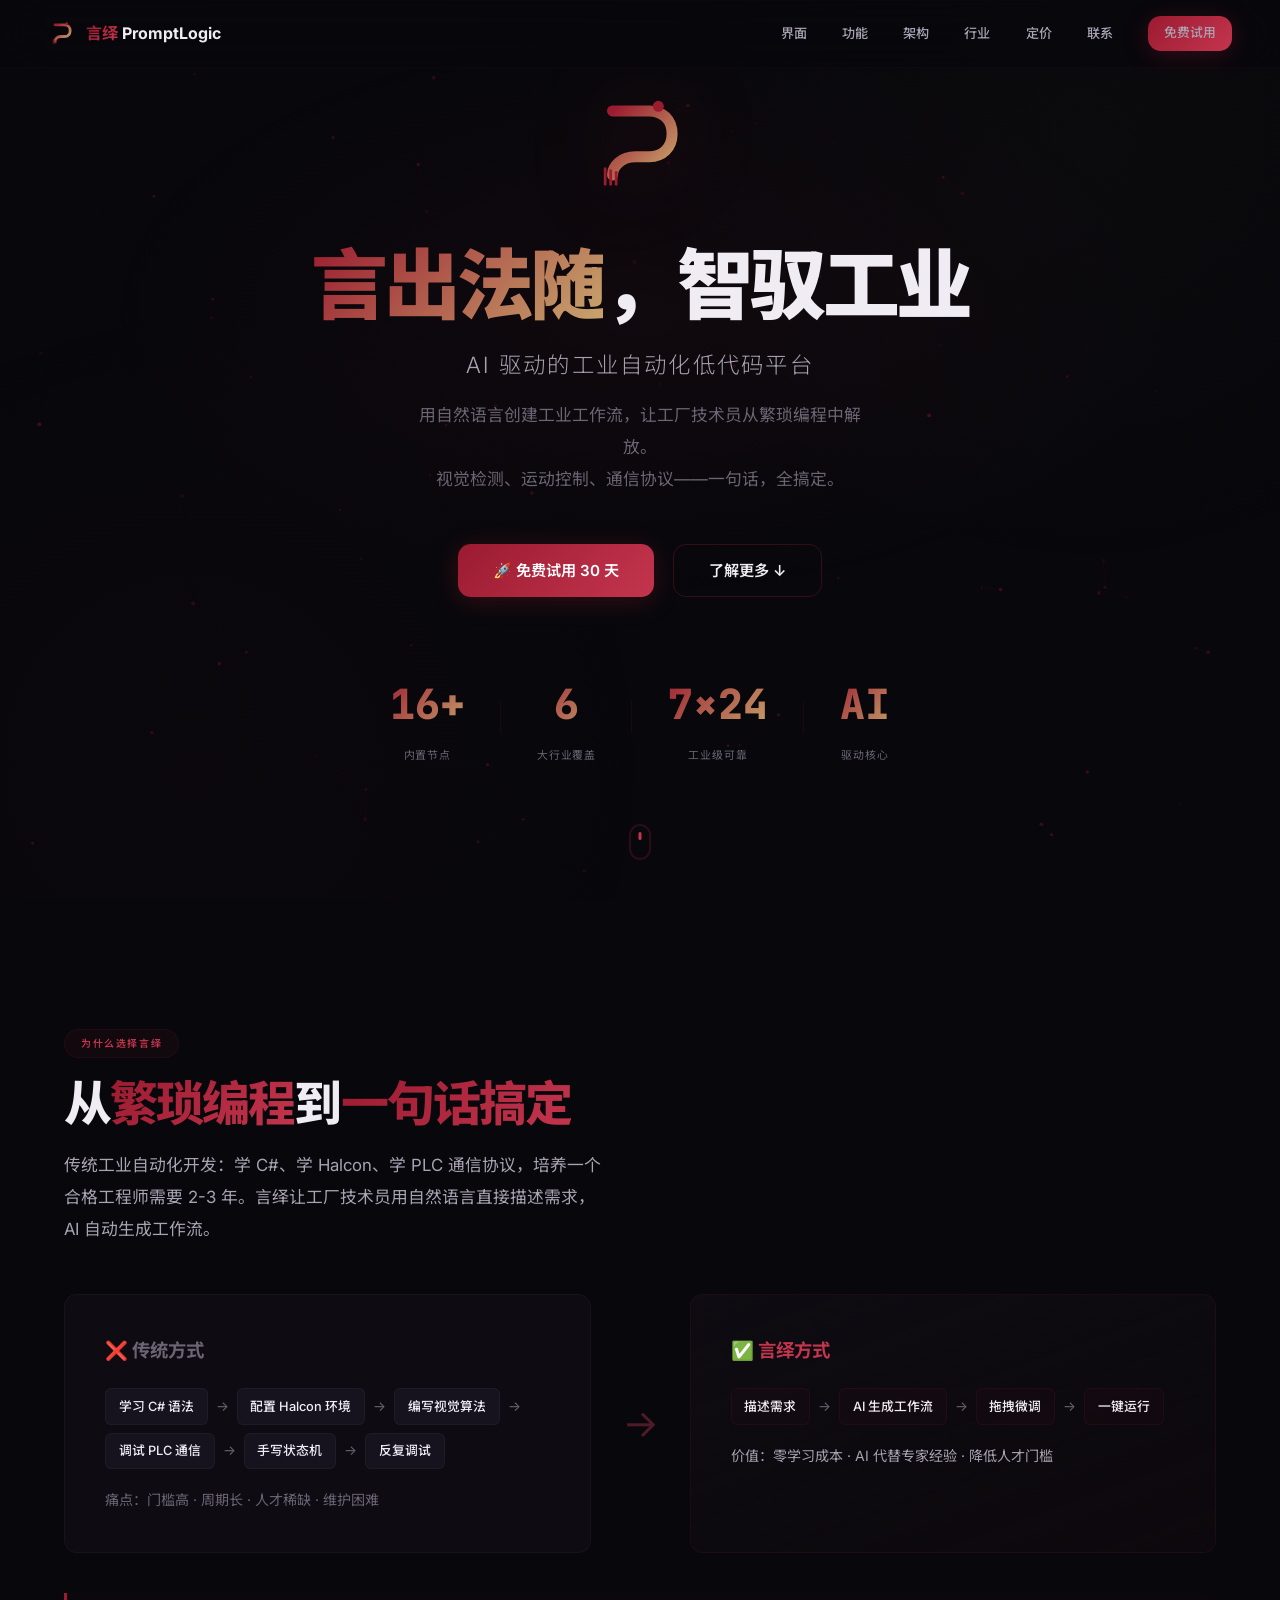
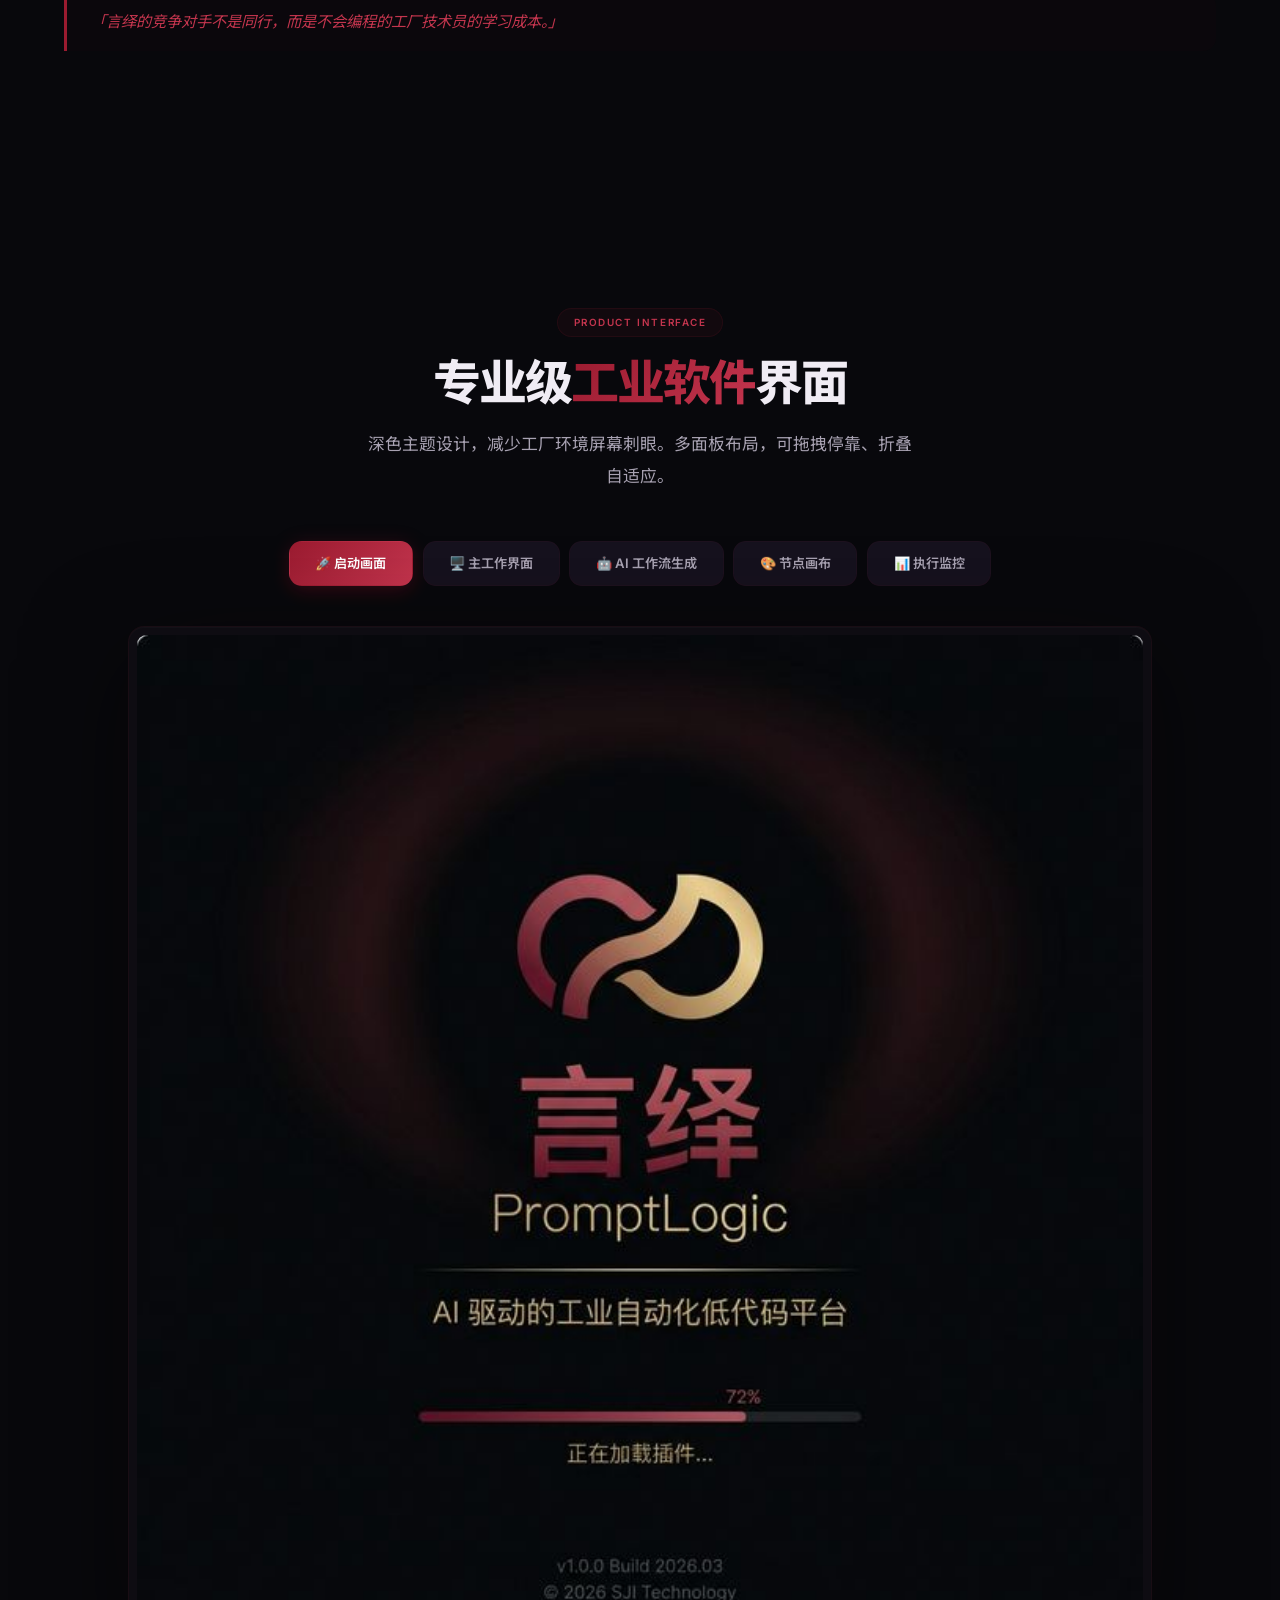
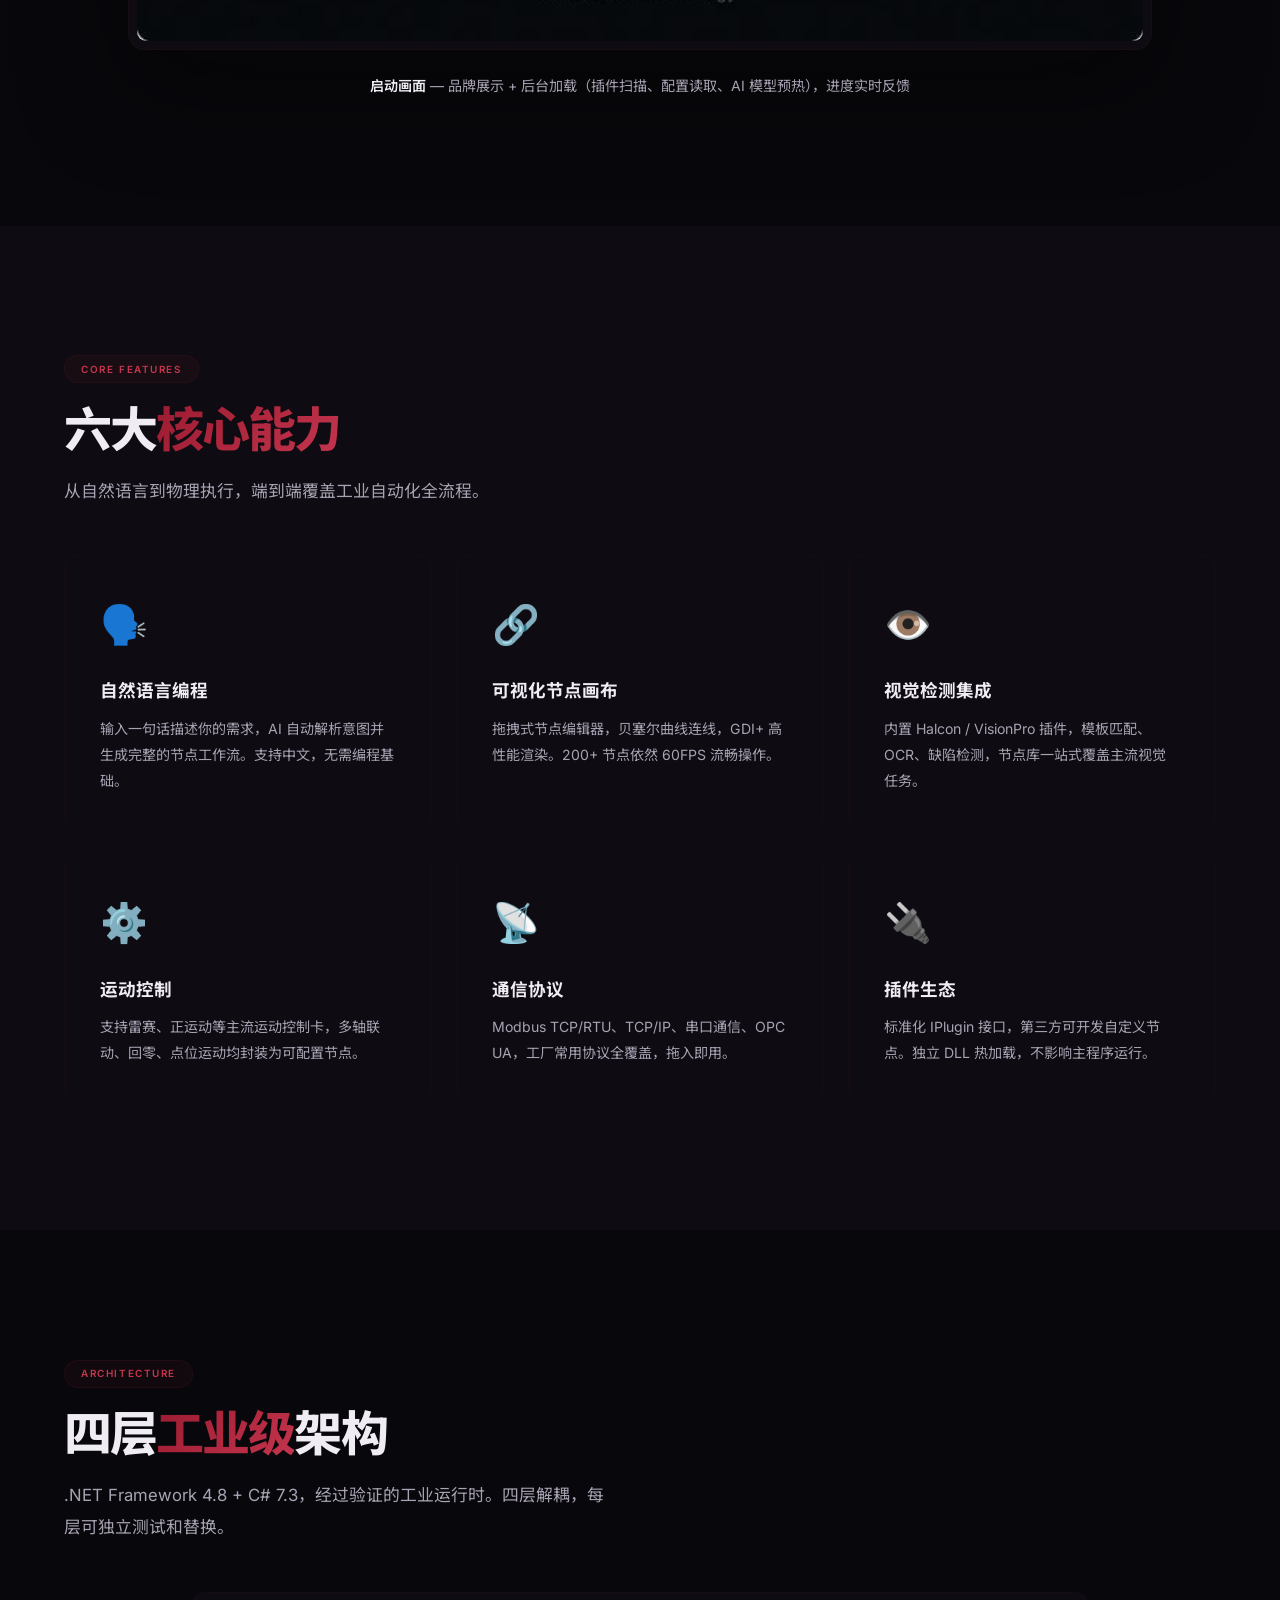
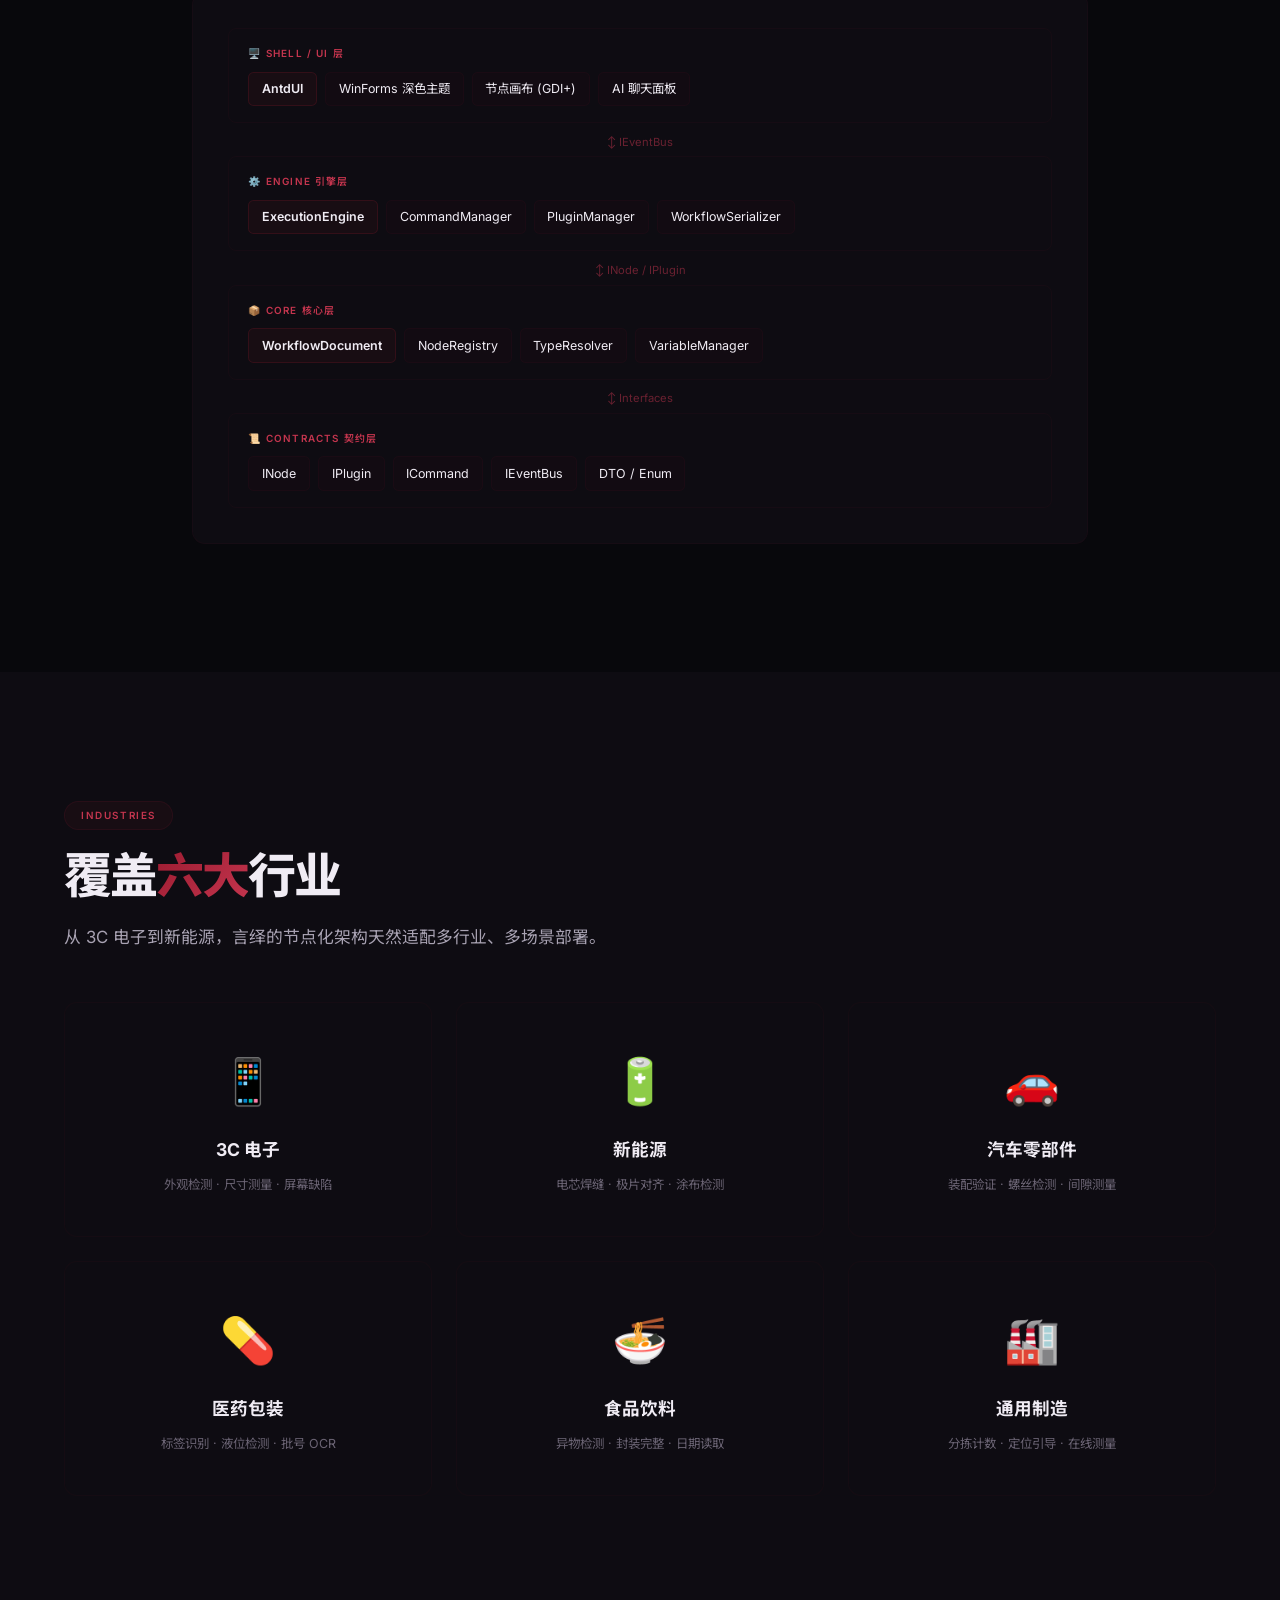
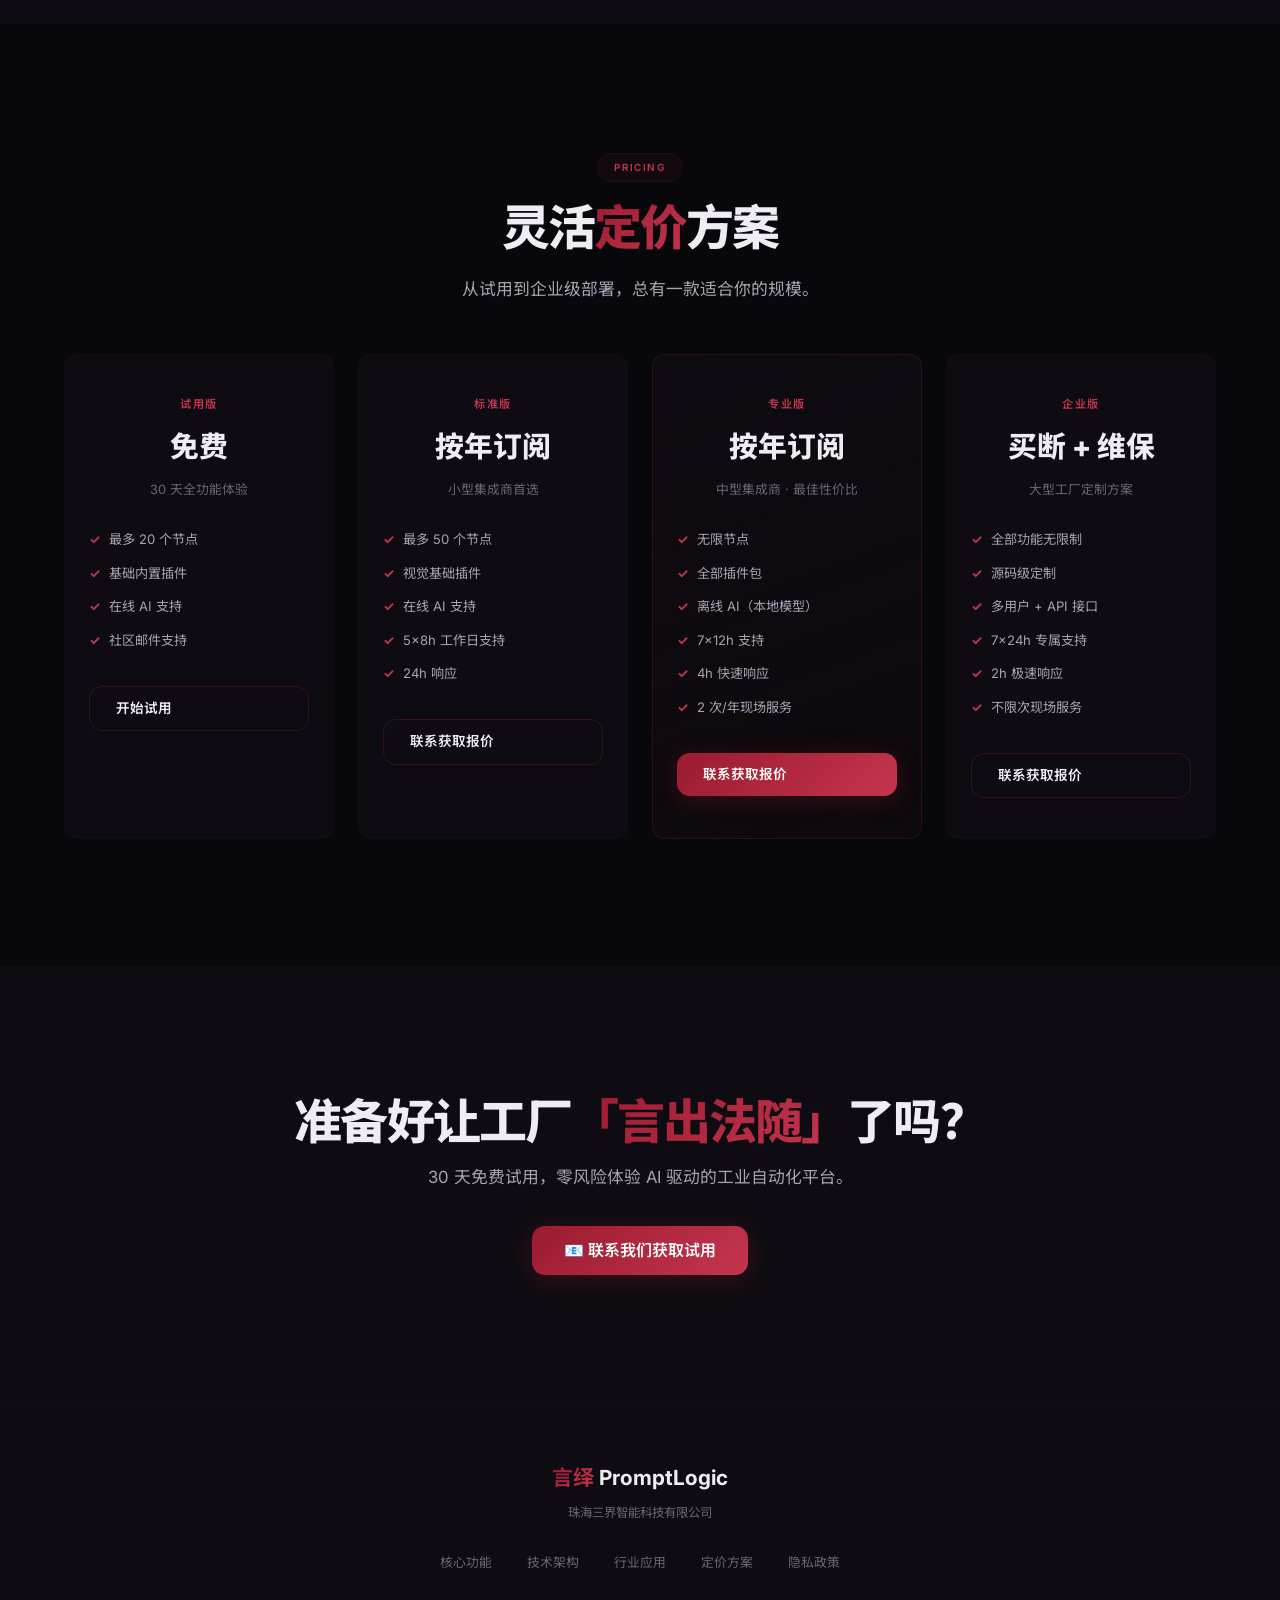
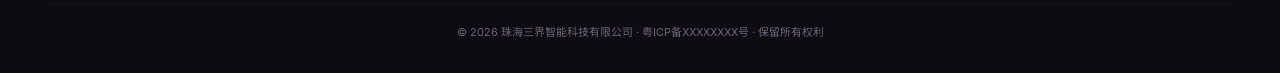
==== commit f84f729d: "fix: rebuild index.html with correct UTF-8 encoding" ====
--- a/index.html
+++ b/index.html
@@ -1,10 +1,10 @@
-﻿<!DOCTYPE html>
+<!DOCTYPE html>
 <html lang="zh-CN">
 <head>
 <meta charset="UTF-8">
 <meta name="viewport" content="width=device-width, initial-scale=1.0">
-<title>瑷€缁?PromptLogic 鈥?AI 椹卞姩鐨勫伐涓氳嚜鍔ㄥ寲浣庝唬鐮佸钩鍙?/title>
-<meta name="description" content="鐢ㄨ嚜鐒惰瑷€鍒涘缓宸ヤ笟宸ヤ綔娴侊紝璁╁伐鍘傛妧鏈憳銆岃█鍑烘硶闅忋€嶃€傝瑙夋娴嬨€佽繍鍔ㄦ帶鍒躲€侀€氫俊鍗忚锛屼竴鍙ヨ瘽鎼炲畾銆?>
+<title>言绎 PromptLogic — AI 驱动的工业自动化低代码平台</title>
+<meta name="description" content="用自然语言创建工业工作流，让工厂技术员「言出法随」。视觉检测、运动控制、通信协议，一句话搞定。">
 <link href="https://fonts.googleapis.com/css2?family=Inter:wght@300;400;500;600;700;800;900&family=Noto+Sans+SC:wght@300;400;500;700;900&family=JetBrains+Mono:wght@400;500&display=swap" rel="stylesheet">
 <style>
 *{margin:0;padding:0;box-sizing:border-box}
@@ -14,8 +14,6 @@
 a{color:var(--wine-light);text-decoration:none;transition:.3s}
 a:hover{color:var(--gold)}
 ::selection{background:var(--wine);color:#fff}
-
-/* Nav */
 .navbar{position:fixed;top:0;left:0;right:0;z-index:1000;padding:1rem 3rem;display:flex;align-items:center;justify-content:space-between;background:rgba(8,8,12,.6);backdrop-filter:blur(28px) saturate(1.3);border-bottom:1px solid rgba(155,27,48,.06);transition:.4s}
 .navbar.scrolled{padding:.55rem 3rem;background:rgba(8,8,12,.92);border-bottom-color:rgba(155,27,48,.12);box-shadow:0 8px 40px rgba(0,0,0,.5)}
 .nav-brand{display:flex;align-items:center;gap:.6rem}
@@ -32,19 +30,13 @@
 .btn-primary:hover{transform:translateY(-2px) scale(1.02);box-shadow:0 12px 44px var(--wine-glow);color:#fff}
 .btn-outline{background:transparent;color:var(--text);border:1.5px solid rgba(155,27,48,.3)}
 .btn-outline:hover{border-color:var(--wine-light);background:rgba(155,27,48,.05);color:#fff;transform:translateY(-1px)}
-
-/* Sections */
 section{padding:8rem 3rem;position:relative;overflow:hidden}
 .container{max-width:72rem;margin:0 auto}
 .section-label{display:inline-block;padding:.3rem 1rem;border-radius:2rem;font-size:.62rem;font-weight:600;letter-spacing:.16em;text-transform:uppercase;margin-bottom:1.2rem;background:rgba(155,27,48,.07);color:var(--wine-light);border:1px solid rgba(155,27,48,.12)}
 .section-title{font-size:3rem;font-weight:800;margin-bottom:1.2rem;letter-spacing:-.04em;line-height:1.12}
 .section-title .hl{background:var(--grad1);-webkit-background-clip:text;-webkit-text-fill-color:transparent}
 .section-desc{font-size:1.05rem;color:var(--text2);max-width:34rem;line-height:1.9;margin-bottom:3rem}
-
-/* Particle canvas */
-#particles{position:absolute;inset:0;z-index:0;pointer-events:none}
-
-/* Hero */
+#particles{position:fixed;inset:0;z-index:0;pointer-events:none}
 .hero{min-height:100vh;display:flex;align-items:center;justify-content:center;text-align:center;padding-top:5rem;position:relative}
 .hero::before{content:'';position:absolute;inset:0;background:radial-gradient(ellipse 60% 45% at 50% 35%,rgba(155,27,48,.06) 0%,transparent 70%),radial-gradient(circle at 15% 85%,rgba(110,19,34,.04) 0%,transparent 35%),radial-gradient(circle at 85% 15%,rgba(201,169,110,.02) 0%,transparent 35%);pointer-events:none;z-index:0}
 .hero::after{content:'';position:absolute;top:0;left:0;right:0;height:1px;background:linear-gradient(90deg,transparent,rgba(155,27,48,.2),transparent)}
@@ -69,8 +61,6 @@
 .hero-scroll span::after{content:'';position:absolute;top:6px;left:50%;transform:translateX(-50%);width:3px;height:8px;border-radius:2px;background:var(--wine-light);animation:scrollDot 2.5s infinite}
 @keyframes bounce{0%,100%{transform:translateX(-50%) translateY(0)}50%{transform:translateX(-50%) translateY(10px)}}
 @keyframes scrollDot{0%{opacity:1;top:6px}100%{opacity:0;top:20px}}
-
-/* Cards */
 .grid{display:grid;gap:1.5rem}
 .g2{grid-template-columns:1fr 1fr}
 .g3{grid-template-columns:1fr 1fr 1fr}
@@ -82,8 +72,6 @@
 .card .icon{font-size:2.4rem;margin-bottom:1.2rem;display:block}
 .card h3{font-size:1.1rem;font-weight:700;margin-bottom:.6rem}
 .card p{font-size:.88rem;color:var(--text2);line-height:1.85}
-
-/* Comparison */
 .compare{display:flex;gap:2rem;align-items:stretch}
 .compare-side{flex:1;background:var(--bg2);border-radius:var(--radius);padding:2.5rem;border:1px solid rgba(255,255,255,.03)}
 .compare-side.good{border-color:rgba(155,27,48,.12);background:linear-gradient(160deg,var(--bg2),rgba(155,27,48,.03))}
@@ -96,8 +84,6 @@
 .flow-arrow{color:var(--text3);font-size:.85rem}
 .compare-side.good .flow-step{border-color:rgba(155,27,48,.12);background:rgba(155,27,48,.04)}
 .quote{border-left:3px solid var(--wine);padding:1rem 1.5rem;background:rgba(155,27,48,.025);border-radius:0 var(--radius) var(--radius) 0;font-size:.95rem;color:var(--wine-light);font-style:italic;margin-top:2.5rem}
-
-/* Showcase */
 .showcase-tabs{display:flex;gap:.6rem;justify-content:center;margin-bottom:2.5rem;flex-wrap:wrap}
 .showcase-tab{padding:.65rem 1.6rem;border-radius:var(--radius);font-size:.82rem;font-weight:600;cursor:pointer;background:var(--bg3);border:1px solid rgba(155,27,48,.06);color:var(--text2);transition:.3s}
 .showcase-tab:hover{border-color:rgba(155,27,48,.2);color:var(--text)}
@@ -107,8 +93,6 @@
 .showcase-frame img.hidden{display:none;opacity:0}
 .showcase-caption{text-align:center;margin-top:1.5rem;font-size:.88rem;color:var(--text2)}
 .showcase-caption strong{color:var(--text);font-weight:600}
-
-/* Architecture */
 .arch-layers{background:var(--bg2);border:1px solid rgba(155,27,48,.06);border-radius:var(--radius);padding:2.2rem;max-width:56rem;margin:0 auto}
 .arch-layer{border:1px solid rgba(155,27,48,.06);border-radius:.5rem;padding:1rem 1.2rem;margin-bottom:.6rem}
 .arch-layer:last-child{margin-bottom:0}
@@ -117,27 +101,21 @@
 .arch-tag{background:rgba(155,27,48,.03);border:1px solid rgba(155,27,48,.06);border-radius:.35rem;padding:.35rem .8rem;font-size:.78rem}
 .arch-tag.highlight{border-color:rgba(155,27,48,.2);background:rgba(155,27,48,.08);font-weight:600}
 .arch-connector{text-align:center;color:var(--wine-light);font-size:.7rem;margin:.3rem 0;opacity:.5}
-
-/* Industry */
 .industry-card{text-align:center;padding:2.5rem 1.5rem}
 .industry-card .icon{font-size:2.8rem;margin-bottom:1rem}
 .industry-card h3{margin-bottom:.5rem}
 .industry-card .apps{font-size:.78rem;color:var(--text3)}
-
-/* Pricing */
 .pricing-card{text-align:center;padding:2.5rem 1.5rem;position:relative}
 .pricing-card.featured{border-color:rgba(155,27,48,.25);background:linear-gradient(160deg,var(--bg2),rgba(155,27,48,.04))}
-.pricing-card.featured::before{content:'鎺ㄨ崘';position:absolute;top:-.65rem;left:50%;transform:translateX(-50%);background:var(--grad1);color:#fff;font-size:.58rem;font-weight:700;padding:.25rem .9rem;border-radius:1rem;letter-spacing:.06em}
+.pricing-card.featured::before{content:'推荐';position:absolute;top:-.65rem;left:50%;transform:translateX(-50%);background:var(--grad1);color:#fff;font-size:.58rem;font-weight:700;padding:.25rem .9rem;border-radius:1rem}
 .pricing-card .edition{font-size:.7rem;font-weight:600;color:var(--wine-light);text-transform:uppercase;letter-spacing:.14em;margin-bottom:.6rem}
 .pricing-card .price{font-size:1.8rem;font-weight:800;margin-bottom:.4rem}
 .pricing-card .price .unit{font-size:.8rem;font-weight:400;color:var(--text2)}
 .pricing-card .desc{font-size:.8rem;color:var(--text3);margin-bottom:1.4rem}
 .pricing-card ul{list-style:none;text-align:left;margin-bottom:1.8rem}
 .pricing-card li{font-size:.82rem;padding:.35rem 0;color:var(--text2)}
-.pricing-card li::before{content:'鉁?;color:var(--wine-light);margin-right:.5rem;font-weight:700}
+.pricing-card li::before{content:'✓';color:var(--wine-light);margin-right:.5rem;font-weight:700}
 .pricing-card .btn{width:100%}
-
-/* Footer */
 .footer{background:var(--bg2);border-top:1px solid rgba(155,27,48,.06);padding:3.5rem 3rem 2rem;text-align:center}
 .footer-brand{font-size:1.3rem;font-weight:700;margin-bottom:.4rem}
 .footer-brand .hl{background:var(--grad1);-webkit-background-clip:text;-webkit-text-fill-color:transparent}
@@ -146,8 +124,6 @@
 .footer-links a{font-size:.8rem;color:var(--text3);transition:.3s}
 .footer-links a:hover{color:var(--wine-light)}
 .footer-copy{font-size:.68rem;color:var(--text3);border-top:1px solid rgba(255,255,255,.03);padding-top:1.2rem}
-
-/* Animations */
 .fade-up{opacity:0;transform:translateY(40px);transition:opacity .8s cubic-bezier(.16,1,.3,1),transform .8s cubic-bezier(.16,1,.3,1)}
 .fade-up.visible{opacity:1;transform:translateY(0)}
 .fade-up:nth-child(2){transition-delay:.1s}
@@ -155,19 +131,14 @@
 .fade-up:nth-child(4){transition-delay:.3s}
 .fade-up:nth-child(5){transition-delay:.4s}
 .fade-up:nth-child(6){transition-delay:.5s}
-
-/* Responsive */
 @media(max-width:1024px){.g3,.g4{grid-template-columns:1fr 1fr}.hero h1{font-size:3.2rem}section{padding:5rem 2rem}.section-title{font-size:2.4rem}}
 @media(max-width:640px){.g2,.g3,.g4{grid-template-columns:1fr}.hero h1{font-size:2.4rem}.hero .subtitle{font-size:1rem}.hero-stats{flex-wrap:wrap;gap:2rem}.hero-stat::after{display:none}.compare{flex-direction:column}.compare-arrow{transform:rotate(90deg);justify-content:center}.navbar{padding:.6rem 1.2rem}.nav-links{display:none}.hero-cta{flex-direction:column;align-items:center}section{padding:4rem 1.2rem}.section-title{font-size:1.8rem}}
-
 </style>
 </head>
 <body>
 
 <canvas id="particles"></canvas>
 
-<!-- Nav -->
-<!-- 瀵艰埅鏍?-->
 <nav class="navbar" id="navbar">
   <div class="nav-brand">
     <svg viewBox="0 0 120 120" xmlns="http://www.w3.org/2000/svg">
@@ -178,20 +149,19 @@
       <line x1="28" y1="90" x2="28" y2="105" stroke="#9b1b30" stroke-width="3" stroke-linecap="round"/>
       <line x1="34" y1="92" x2="34" y2="105" stroke="#9b1b30" stroke-width="3" stroke-linecap="round"/>
     </svg>
-    <span><span class="cn">瑷€缁?/span> PromptLogic</span>
+    <span><span class="cn">言绎</span> PromptLogic</span>
   </div>
   <div class="nav-links">
-    <a href="#showcase">鐣岄潰</a>
-    <a href="#features">鍔熻兘</a>
-    <a href="#architecture">鏋舵瀯</a>
-    <a href="#industries">琛屼笟</a>
-    <a href="#pricing">瀹氫环</a>
-    <a href="#contact">鑱旂郴</a>
-    <a href="#trial" class="btn btn-primary" style="padding:.4rem 1rem;font-size:.8rem">鍏嶈垂璇曠敤</a>
+    <a href="#showcase">界面</a>
+    <a href="#features">功能</a>
+    <a href="#architecture">架构</a>
+    <a href="#industries">行业</a>
+    <a href="#pricing">定价</a>
+    <a href="#contact">联系</a>
+    <a href="#trial" class="btn btn-primary" style="padding:.4rem 1rem;font-size:.8rem">免费试用</a>
   </div>
 </nav>
 
-<!-- Hero -->
 <section class="hero" id="hero">
   <div class="hero-content">
     <div class="hero-logo">
@@ -204,235 +174,273 @@
         <line x1="34" y1="92" x2="34" y2="105" stroke="#9b1b30" stroke-width="3" stroke-linecap="round"/>
       </svg>
     </div>
-    <h1><span class="hl">瑷€鍑烘硶闅?/span>锛屾櫤椹伐涓?/h1>
-    <div class="subtitle">AI 椹卞姩鐨勫伐涓氳嚜鍔ㄥ寲浣庝唬鐮佸钩鍙?/div>
-    <p class="tagline">鐢ㄨ嚜鐒惰瑷€鍒涘缓宸ヤ笟宸ヤ綔娴侊紝璁╁伐鍘傛妧鏈憳浠庣箒鐞愮紪绋嬩腑瑙ｆ斁銆?br>瑙嗚妫€娴嬨€佽繍鍔ㄦ帶鍒躲€侀€氫俊鍗忚鈥斺€斾竴鍙ヨ瘽锛屽叏鎼炲畾銆?/p>
+    <h1><span class="hl">言出法随</span>，智驭工业</h1>
+    <div class="subtitle">AI 驱动的工业自动化低代码平台</div>
+    <p class="tagline">用自然语言创建工业工作流，让工厂技术员从繁琐编程中解放。<br>视觉检测、运动控制、通信协议——一句话，全搞定。</p>
     <div class="hero-cta">
-      <a href="#trial" class="btn btn-primary">馃殌 鍏嶈垂璇曠敤 30 澶?/a>
-      <a href="#features" class="btn btn-outline">浜嗚В鏇村 鈫?/a>
+      <a href="#trial" class="btn btn-primary">🚀 免费试用 30 天</a>
+      <a href="#features" class="btn btn-outline">了解更多 ↓</a>
     </div>
     <div class="hero-stats">
-      <div class="hero-stat"><div class="val">16+</div><div class="lbl">鍐呯疆鑺傜偣</div></div>
-      <div class="hero-stat"><div class="val">6</div><div class="lbl">澶ц涓氳鐩?/div></div>
-      <div class="hero-stat"><div class="val">7脳24</div><div class="lbl">宸ヤ笟绾у彲闈?/div></div>
-      <div class="hero-stat"><div class="val">AI</div><div class="lbl">椹卞姩鏍稿績</div></div>
+      <div class="hero-stat"><div class="val">16+</div><div class="lbl">内置节点</div></div>
+      <div class="hero-stat"><div class="val">6</div><div class="lbl">大行业覆盖</div></div>
+      <div class="hero-stat"><div class="val">7×24</div><div class="lbl">工业级可靠</div></div>
+      <div class="hero-stat"><div class="val">AI</div><div class="lbl">驱动核心</div></div>
     </div>
   </div>
   <div class="hero-scroll"><span></span></div>
 </section>
 
-<!-- 鐥涚偣 鈫?浠峰€?-->
+<!-- 痛点 → 价值 -->
 <section id="problem">
   <div class="container">
-    <span class="section-label fade-up">涓轰粈涔堥€夋嫨瑷€缁?/span>
-    <h2 class="section-title fade-up">浠?span class="hl">绻佺悙缂栫▼</span>鍒?span class="hl">涓€鍙ヨ瘽鎼炲畾</span></h2>
+    <span class="section-label fade-up">为什么选择言绎</span>
+    <h2 class="section-title fade-up">从<span class="hl">繁琐编程</span>到<span class="hl">一句话搞定</span></h2>
+    <p class="section-desc fade-up">传统工业自动化开发：学 C#、学 Halcon、学 PLC 通信协议，培养一个合格工程师需要 2-3 年。言绎让工厂技术员用自然语言直接描述需求，AI 自动生成工作流。</p>
     <div class="compare fade-up">
       <div class="compare-side bad">
-        <h3>鉂?浼犵粺宸ユ帶杞欢</h3>
+        <h3>❌ 传统方式</h3>
         <div class="flow-steps">
-          <span class="flow-step">宸ョ▼甯?/span><span class="flow-arrow">鈫?/span>
-          <span class="flow-step">瀛︿範鑺傜偣</span><span class="flow-arrow">鈫?/span>
-          <span class="flow-step">鎵嬪姩鎷栨嫿</span><span class="flow-arrow">鈫?/span>
-          <span class="flow-step">鎵嬪姩杩炵嚎</span><span class="flow-arrow">鈫?/span>
-          <span class="flow-step">璋冭瘯鍙傛暟</span><span class="flow-arrow">鈫?/span>
-          <span class="flow-step">杩愯</span>
-        </div>
-        <p style="color:var(--text3);font-size:.88rem">鐥涚偣锛氬涔犳垚鏈珮 路 鎿嶄綔绻佺悙 路 浜烘墠渚濊禆寮?路 浜ゆ湡闀?/p>
-      </div>
-      <div class="compare-arrow">鈫?/div>
+          <span class="flow-step">学习 C# 语法</span><span class="flow-arrow">→</span>
+          <span class="flow-step">配置 Halcon 环境</span><span class="flow-arrow">→</span>
+          <span class="flow-step">编写视觉算法</span><span class="flow-arrow">→</span>
+          <span class="flow-step">调试 PLC 通信</span><span class="flow-arrow">→</span>
+          <span class="flow-step">手写状态机</span><span class="flow-arrow">→</span>
+          <span class="flow-step">反复调试</span>
+        </div>
+        <p style="color:var(--text3);font-size:.88rem">痛点：门槛高 · 周期长 · 人才稀缺 · 维护困难</p>
+      </div>
+      <div class="compare-arrow">→</div>
       <div class="compare-side good">
-        <h3>鉁?瑷€缁庢効鏅?/h3>
+        <h3>✅ 言绎方式</h3>
         <div class="flow-steps">
-          <span class="flow-step">鎶€鏈憳</span><span class="flow-arrow">鈫?/span>
-          <span class="flow-step">璇翠竴鍙ヨ瘽</span><span class="flow-arrow">鈫?/span>
-          <span class="flow-step">AI 鑷姩鐢熸垚</span><span class="flow-arrow">鈫?/span>
-          <span class="flow-step">寰皟杩愯</span>
-        </div>
-        <p style="color:var(--text2);font-size:.88rem">浠峰€硷細闆跺涔犳垚鏈?路 AI 浠ｆ浛涓撳缁忛獙 路 闄嶄綆浜烘墠闂ㄦ</p>
-      </div>
-    </div>
-    <div class="quote fade-up">銆岃█缁庣殑绔炰簤瀵规墜涓嶆槸鍚岃锛岃€屾槸涓嶄細缂栫▼鐨勫伐鍘傛妧鏈憳鐨勫涔犳垚鏈€傘€?/div>
-  </div>
-</section>
-
-<!-- Product UI Showcase -->
+          <span class="flow-step">描述需求</span><span class="flow-arrow">→</span>
+          <span class="flow-step">AI 生成工作流</span><span class="flow-arrow">→</span>
+          <span class="flow-step">拖拽微调</span><span class="flow-arrow">→</span>
+          <span class="flow-step">一键运行</span>
+        </div>
+        <p style="color:var(--text2);font-size:.88rem">价值：零学习成本 · AI 代替专家经验 · 降低人才门槛</p>
+      </div>
+    </div>
+    <div class="quote fade-up">「言绎的竞争对手不是同行，而是不会编程的工厂技术员的学习成本。」</div>
+  </div>
+</section>
+
+<!-- 产品界面展示 -->
 <section id="showcase">
   <div class="container" style="text-align:center">
     <span class="section-label fade-up">PRODUCT INTERFACE</span>
-    <h2 class="section-title fade-up">涓撲笟绾?span class="hl">宸ヤ笟杞欢</span>鐣岄潰</h2>
-    <p class="section-desc fade-up" style="margin-left:auto;margin-right:auto;text-align:center">娣辫壊涓婚璁捐锛屽噺灏戝伐鍘傜幆澧冨睆骞曞埡鐪笺€傚闈㈡澘甯冨眬锛屽彲鎷栨嫿鍋滈潬銆佹姌鍙犺嚜閫傚簲銆?/p>
+    <h2 class="section-title fade-up">专业级<span class="hl">工业软件</span>界面</h2>
+    <p class="section-desc fade-up" style="margin-left:auto;margin-right:auto;text-align:center">深色主题设计，减少工厂环境屏幕刺眼。多面板布局，可拖拽停靠、折叠自适应。</p>
     <div class="showcase-tabs fade-up">
-      <div class="showcase-tab active" onclick="showScreenshot(0)">馃殌 鍚姩鐢婚潰</div>
-      <div class="showcase-tab" onclick="showScreenshot(1)">馃枼锔?涓诲伐浣滅晫闈?/div>
-      <div class="showcase-tab" onclick="showScreenshot(2)">馃 AI 宸ヤ綔娴佺敓鎴?/div>
-      <div class="showcase-tab" onclick="showScreenshot(3)">馃帹 鑺傜偣鐢诲竷</div>
-      <div class="showcase-tab" onclick="showScreenshot(4)">馃搳 鎵ц鐩戞帶</div>
+      <div class="showcase-tab active" onclick="showScreenshot(0)">🚀 启动画面</div>
+      <div class="showcase-tab" onclick="showScreenshot(1)">🖥️ 主工作界面</div>
+      <div class="showcase-tab" onclick="showScreenshot(2)">🤖 AI 工作流生成</div>
+      <div class="showcase-tab" onclick="showScreenshot(3)">🎨 节点画布</div>
+      <div class="showcase-tab" onclick="showScreenshot(4)">📊 执行监控</div>
     </div>
     <div class="showcase-frame fade-up">
-      <img id="ss0" src="images/splash.png" alt="splash screen">
-      <img id="ss1" src="images/main_interface.png" alt="main interface" class="hidden">
-      <img id="ss2" src="images/ai_workflow.png" alt="ai workflow generation" class="hidden">
-      <img id="ss3" src="images/canvas.png" alt="node canvas" class="hidden">
-      <img id="ss4" src="images/monitoring.png" alt="monitoring dashboard" class="hidden">
+      <img id="ss0" src="images/splash.png" alt="启动画面">
+      <img id="ss1" src="images/main_interface.png" alt="主工作界面" class="hidden">
+      <img id="ss2" src="images/ai_workflow.png" alt="AI 工作流生成" class="hidden">
+      <img id="ss3" src="images/canvas.png" alt="节点画布" class="hidden">
+      <img id="ss4" src="images/monitoring.png" alt="执行监控" class="hidden">
     </div>
     <div class="showcase-caption fade-up" id="ss-caption">
-      <strong>鍚姩鐢婚潰</strong> 鈥?鍝佺墝灞曠ず + 鍚庡彴鍔犺浇锛堟彃浠舵壂鎻忋€侀厤缃鍙栥€丄I 妯″瀷棰勭儹锛夛紝杩涘害瀹炴椂鍙嶉
-    </div>
-  </div>
-</section>
-
-<!-- Core Features -->
+      <strong>启动画面</strong> — 品牌展示 + 后台加载（插件扫描、配置读取、AI 模型预热），进度实时反馈
+    </div>
+  </div>
+</section>
+
+<!-- 核心功能 -->
 <section id="features" style="background:var(--bg2)">
   <div class="container">
-    <span class="section-label fade-up">鏍稿績鍔熻兘</span>
-    <h2 class="section-title fade-up">鍏ぇ<span class="hl">鏍稿績鑳藉姏</span>锛屽紑绠卞嵆鐢?/h2>
-    <p class="section-desc fade-up">浠?AI 鏅鸿兘鐢熸垚鍒板伐涓氱骇鎵ц锛岃鐩栬嚜鍔ㄥ寲鍏ㄩ摼璺€?/p>
+    <span class="section-label fade-up">CORE FEATURES</span>
+    <h2 class="section-title fade-up">六大<span class="hl">核心能力</span></h2>
+    <p class="section-desc fade-up">从自然语言到物理执行，端到端覆盖工业自动化全流程。</p>
     <div class="grid g3">
-      <div class="card fade-up"><div class="icon">馃</div><h3>AI銆岃█鍑烘硶闅忋€?/h3><p>鑷劧璇█椹卞姩宸ヤ綔娴佺敓鎴愩€傝"妫€娴嬪渾褰㈤浂浠讹紝涓嶅悎鏍肩殑鍓旈櫎"锛孉I 鑷姩鍒涘缓瀹屾暣瑙嗚妫€娴嬫祦绋嬨€傛敮鎸?Gemini / Ollama / DeepSeek 澶氭ā鍨嬨€?/p></div>
-      <div class="card fade-up"><div class="icon">馃帹</div><h3>鍙鍖栬妭鐐圭敾甯?/h3><p>GDI+ 楂樻€ц兘娓叉煋锛?0FPS 娴佺晠鎷栨嫿銆傛敮鎸佽礉濉炲皵鏇茬嚎杩炵嚎銆佹閫夈€佹挙閿€閲嶅仛銆佽嚜鍔ㄥ竷灞€銆?00+ 鑺傜偣渚濈劧涓濇粦銆?/p></div>
-      <div class="card fade-up"><div class="icon">馃彮</div><h3>宸ヤ笟绾у彲闈?/h3><p>7脳24 涓嶉棿鏂繍琛岃璁°€傚洓绾у紓甯稿鐞嗘満鍒躲€佸穿婧冭嚜鍔ㄦ仮澶嶃€佹柇鐢垫暟鎹繚鎶ゃ€佸師瀛愬寲鏂囦欢鍐欏叆銆俇I 宕╂簝涓嶅奖鍝嶆墽琛屻€?/p></div>
-      <div class="card fade-up"><div class="icon">馃攲</div><h3>鎻掍欢鍗虫彃鍗崇敤</h3><p>鍔ㄦ€?DLL 鍔犺浇锛屾敮鎸?Halcon 瑙嗚銆佽繍鍔ㄦ帶鍒跺崱銆乀CP/Modbus/涓插彛閫氫俊銆傛柊鎻掍欢鏀惧叆鍗崇敓鏁堬紝AI 鑷姩鎰熺煡鏂拌兘鍔涖€?/p></div>
-      <div class="card fade-up"><div class="icon">馃搳</div><h3>瀹炴椂鎵ц鐩戞帶</h3><p>浜ч噺銆佽壇鍝佺巼銆佽妭鎷嶆椂闂村疄鏃剁粺璁°€傝壇鐜囪秼鍔垮浘銆佸紓甯歌拷婧€佺彮娆＄鐞嗐€傜敓浜ф暟鎹?SQLite 鎸佷箙鍖?+ CSV 瀵煎嚭銆?/p></div>
-      <div class="card fade-up"><div class="icon">馃攼</div><h3>浼佷笟绾у畨鍏?/h3><p>绠＄悊鍛?/ 宸ョ▼甯?/ 鎿嶄綔鍛樹笁绾ц鑹叉潈闄愩€侭Crypt 瀵嗙爜鍝堝笇銆佹搷浣滃璁℃棩蹇椼€丷SA-2048 鎺堟潈浣撶郴銆傛敮鎸?Windows AD 鍩熼泦鎴愩€?/p></div>
-    </div>
-  </div>
-</section>
-
-<!-- 鎶€鏈灦鏋?-->
+      <div class="card fade-up">
+        <span class="icon">🗣️</span>
+        <h3>自然语言编程</h3>
+        <p>输入一句话描述你的需求，AI 自动解析意图并生成完整的节点工作流。支持中文，无需编程基础。</p>
+      </div>
+      <div class="card fade-up">
+        <span class="icon">🔗</span>
+        <h3>可视化节点画布</h3>
+        <p>拖拽式节点编辑器，贝塞尔曲线连线，GDI+ 高性能渲染。200+ 节点依然 60FPS 流畅操作。</p>
+      </div>
+      <div class="card fade-up">
+        <span class="icon">👁️</span>
+        <h3>视觉检测集成</h3>
+        <p>内置 Halcon / VisionPro 插件，模板匹配、OCR、缺陷检测，节点库一站式覆盖主流视觉任务。</p>
+      </div>
+      <div class="card fade-up">
+        <span class="icon">⚙️</span>
+        <h3>运动控制</h3>
+        <p>支持雷赛、正运动等主流运动控制卡，多轴联动、回零、点位运动均封装为可配置节点。</p>
+      </div>
+      <div class="card fade-up">
+        <span class="icon">📡</span>
+        <h3>通信协议</h3>
+        <p>Modbus TCP/RTU、TCP/IP、串口通信、OPC UA，工厂常用协议全覆盖，拖入即用。</p>
+      </div>
+      <div class="card fade-up">
+        <span class="icon">🔌</span>
+        <h3>插件生态</h3>
+        <p>标准化 IPlugin 接口，第三方可开发自定义节点。独立 DLL 热加载，不影响主程序运行。</p>
+      </div>
+    </div>
+  </div>
+</section>
+
+<!-- 技术架构 -->
 <section id="architecture">
   <div class="container">
-    <span class="section-label fade-up">鎶€鏈灦鏋?/span>
-    <h2 class="section-title fade-up">AI-Centric <span class="hl">Graph-Document</span> 鍥涘眰鏋舵瀯</h2>
-    <p class="section-desc fade-up">浠?AI 涓轰竴绛夊叕姘戠殑鏋舵瀯璁捐鈥斺€擜I 涓嶆槸鐗规畩璺緞锛岃€屾槸鍜岄紶鏍囬敭鐩樹竴鏍风殑銆岃緭鍏ヨ澶囥€嶃€?/p>
+    <span class="section-label fade-up">ARCHITECTURE</span>
+    <h2 class="section-title fade-up">四层<span class="hl">工业级</span>架构</h2>
+    <p class="section-desc fade-up">.NET Framework 4.8 + C# 7.3，经过验证的工业运行时。四层解耦，每层可独立测试和替换。</p>
     <div class="arch-layers fade-up">
       <div class="arch-layer">
-        <div class="arch-label">馃枼锔?搴旂敤灞?Shell</div>
-        <div class="arch-tags"><span class="arch-tag">馃摝 鑺傜偣鏍?/span><span class="arch-tag">馃帹 鐢诲竷</span><span class="arch-tag">馃搵 灞炴€ч潰鏉?/span><span class="arch-tag highlight">馃挰 AI 鑱婂ぉ闈㈡澘</span></div>
-      </div>
-      <div class="arch-connector">鈫?EventBus 娑堟伅鎬荤嚎 鈫?/div>
+        <div class="arch-label">🖥️ Shell / UI 层</div>
+        <div class="arch-tags">
+          <span class="arch-tag highlight">AntdUI</span>
+          <span class="arch-tag">WinForms 深色主题</span>
+          <span class="arch-tag">节点画布 (GDI+)</span>
+          <span class="arch-tag">AI 聊天面板</span>
+        </div>
+      </div>
+      <div class="arch-connector">↕ IEventBus</div>
       <div class="arch-layer">
-        <div class="arch-label">馃搫 鏂囨。灞?Document Layer</div>
-        <div class="arch-tags"><span class="arch-tag highlight">WorkflowDocument 鈥?鍞竴鏁版嵁婧?/span><span class="arch-tag">CommandManager 鈥?鎵€鏈夋搷浣滅粺涓€</span><span class="arch-tag">UndoRedoStack 鈥?浜嬪姟绾ф挙閿€</span></div>
-      </div>
+        <div class="arch-label">⚙️ Engine 引擎层</div>
+        <div class="arch-tags">
+          <span class="arch-tag highlight">ExecutionEngine</span>
+          <span class="arch-tag">CommandManager</span>
+          <span class="arch-tag">PluginManager</span>
+          <span class="arch-tag">WorkflowSerializer</span>
+        </div>
+      </div>
+      <div class="arch-connector">↕ INode / IPlugin</div>
       <div class="arch-layer">
-        <div class="arch-label">鈿欙笍 鏈嶅姟灞?Service Layer</div>
-        <div class="arch-tags"><span class="arch-tag highlight">馃 AI Service锛堟牳蹇冪珵浜夊姏锛?/span><span class="arch-tag">鈻讹笍 Execution Service锛堢嫭绔嬭繘绋嬄?脳24锛?/span><span class="arch-tag">馃捑 Serialization Service</span></div>
-      </div>
+        <div class="arch-label">📦 Core 核心层</div>
+        <div class="arch-tags">
+          <span class="arch-tag highlight">WorkflowDocument</span>
+          <span class="arch-tag">NodeRegistry</span>
+          <span class="arch-tag">TypeResolver</span>
+          <span class="arch-tag">VariableManager</span>
+        </div>
+      </div>
+      <div class="arch-connector">↕ Interfaces</div>
       <div class="arch-layer">
-        <div class="arch-label">馃攲 鎻掍欢灞?Plugin Layer</div>
-        <div class="arch-tags"><span class="arch-tag">瑙嗚 Halcon</span><span class="arch-tag">杩愭帶 杩愬姩鍗?/span><span class="arch-tag">閫氫俊 TCP/Modbus</span><span class="arch-tag">IO 鏁板瓧閲?/span><span class="arch-tag">绠楁硶 SPC</span><span class="arch-tag">鑷畾涔?DLL</span></div>
-      </div>
-    </div>
-    <div class="grid g3" style="margin-top:2rem">
-      <div class="card fade-up" style="text-align:center"><div class="icon">馃攲</div><h3>AI = 杈撳叆璁惧</h3><p>鍜岄紶鏍囬敭鐩樿蛋瀹屽叏鐩稿悓鐨?Command 绠＄嚎锛孶ndo/Redo 澶╃劧瀹屾暣</p></div>
-      <div class="card fade-up" style="text-align:center"><div class="icon">馃洝锔?/div><h3>杩涚▼闅旂</h3><p>鎵ц寮曟搸鐙珛浜?UI 杩涚▼锛孶I 宕╂簝涓嶅奖鍝嶄骇绾胯繍琛?/p></div>
-      <div class="card fade-up" style="text-align:center"><div class="icon">馃</div><h3>涓婁笅鏂囨劅鐭?/h3><p>AI 瀹炴椂鎰熺煡鐢诲竷鐘舵€併€佹彃浠跺垪琛ㄥ拰鍘嗗彶瀵硅瘽锛岀簿鍑嗙悊瑙ｆ剰鍥?/p></div>
-    </div>
-  </div>
-</section>
-
-<!-- 琛屼笟搴旂敤 -->
+        <div class="arch-label">📜 Contracts 契约层</div>
+        <div class="arch-tags">
+          <span class="arch-tag">INode</span>
+          <span class="arch-tag">IPlugin</span>
+          <span class="arch-tag">ICommand</span>
+          <span class="arch-tag">IEventBus</span>
+          <span class="arch-tag">DTO / Enum</span>
+        </div>
+      </div>
+    </div>
+  </div>
+</section>
+
+<!-- 行业应用 -->
 <section id="industries" style="background:var(--bg2)">
   <div class="container">
-    <span class="section-label fade-up">琛屼笟瑕嗙洊</span>
-    <h2 class="section-title fade-up">瑕嗙洊<span class="hl"> 6 澶?/span>鏍稿績鍒堕€犺涓?/h2>
-    <p class="section-desc fade-up">浠?3C 鐢靛瓙鍒伴噾灞炲姞宸ワ紝瑷€缁庝负姣忎釜琛屼笟鎻愪緵寮€绠卞嵆鐢ㄧ殑鑺傜偣鍜屾ā鏉裤€?/p>
+    <span class="section-label fade-up">INDUSTRIES</span>
+    <h2 class="section-title fade-up">覆盖<span class="hl">六大</span>行业</h2>
+    <p class="section-desc fade-up">从 3C 电子到新能源，言绎的节点化架构天然适配多行业、多场景部署。</p>
     <div class="grid g3">
-      <div class="card industry-card fade-up"><div class="icon">馃摫</div><h3>3C 鐢靛瓙鍒堕€?/h3><p class="apps">澶栬妫€娴?路 灏哄娴嬮噺 路 缁勮楠岃瘉</p></div>
-      <div class="card industry-card fade-up"><div class="icon">馃殫</div><h3>姹借溅闆堕儴浠?/h3><p class="apps">灏哄妫€娴?路 瑁呴厤鏍￠獙 路 杩芥函绠＄悊</p></div>
-      <div class="card industry-card fade-up"><div class="icon">馃攱</div><h3>閿傜數 / 鍏変紡</h3><p class="apps">鏋佺墖妫€娴?路 鐢佃姱鍒嗛€?路 鐒婃帴璐ㄦ</p></div>
-      <div class="card industry-card fade-up"><div class="icon">馃拵</div><h3>鍗婂浣撳皝瑁?/h3><p class="apps">寮曡剼妫€娴?路 鑺墖瀹氫綅 路 缂洪櫡鍒嗘瀽</p></div>
-      <div class="card industry-card fade-up"><div class="icon">馃拪</div><h3>椋熷搧鍖昏嵂</h3><p class="apps">鍖呰妫€娴?路 寮傜墿璇嗗埆 路 绉伴噸鍒嗘嫞</p></div>
-      <div class="card industry-card fade-up"><div class="icon">鈿欙笍</div><h3>閲戝睘鍔犲伐</h3><p class="apps">鐒婄紳妫€娴?路 琛ㄩ潰缂洪櫡 路 灏哄鎺у埗</p></div>
-    </div>
-  </div>
-</section>
-
-<!-- 瀹氫环鏂规 -->
+      <div class="card industry-card fade-up"><span class="icon">📱</span><h3>3C 电子</h3><p class="apps">外观检测 · 尺寸测量 · 屏幕缺陷</p></div>
+      <div class="card industry-card fade-up"><span class="icon">🔋</span><h3>新能源</h3><p class="apps">电芯焊缝 · 极片对齐 · 涂布检测</p></div>
+      <div class="card industry-card fade-up"><span class="icon">🚗</span><h3>汽车零部件</h3><p class="apps">装配验证 · 螺丝检测 · 间隙测量</p></div>
+      <div class="card industry-card fade-up"><span class="icon">💊</span><h3>医药包装</h3><p class="apps">标签识别 · 液位检测 · 批号 OCR</p></div>
+      <div class="card industry-card fade-up"><span class="icon">🍜</span><h3>食品饮料</h3><p class="apps">异物检测 · 封装完整 · 日期读取</p></div>
+      <div class="card industry-card fade-up"><span class="icon">🏭</span><h3>通用制造</h3><p class="apps">分拣计数 · 定位引导 · 在线测量</p></div>
+    </div>
+  </div>
+</section>
+
+<!-- 定价 -->
 <section id="pricing">
-  <div class="container">
-    <span class="section-label fade-up">瀹氫环鏂规</span>
-    <h2 class="section-title fade-up">鐏垫椿鐨?span class="hl">鐗堟湰瀹氫环</span>锛屾寜闇€閫夋嫨</h2>
-    <p class="section-desc fade-up">浠庡厤璐硅瘯鐢ㄥ埌浼佷笟瀹氬埗锛屾弧瓒充笉鍚岃妯″洟闃熺殑闇€姹傘€?/p>
+  <div class="container" style="text-align:center">
+    <span class="section-label fade-up">PRICING</span>
+    <h2 class="section-title fade-up">灵活<span class="hl">定价</span>方案</h2>
+    <p class="section-desc fade-up" style="margin-left:auto;margin-right:auto;text-align:center">从试用到企业级部署，总有一款适合你的规模。</p>
     <div class="grid g4">
       <div class="card pricing-card fade-up">
-        <div class="edition">璇曠敤鐗?/div>
-        <div class="price">鍏嶈垂</div>
-        <div class="desc">30 澶╁叏鍔熻兘浣撻獙</div>
-        <ul><li>鏈€澶?20 涓妭鐐?/li><li>鍩虹鍐呯疆鎻掍欢</li><li>鍦ㄧ嚎 AI 鏀寔</li><li>绀惧尯閭欢鏀寔</li></ul>
-        <a href="#trial" class="btn btn-outline">寮€濮嬭瘯鐢?/a>
+        <div class="edition">试用版</div>
+        <div class="price">免费</div>
+        <div class="desc">30 天全功能体验</div>
+        <ul><li>最多 20 个节点</li><li>基础内置插件</li><li>在线 AI 支持</li><li>社区邮件支持</li></ul>
+        <a href="#trial" class="btn btn-outline">开始试用</a>
       </div>
       <div class="card pricing-card fade-up">
-        <div class="edition">鏍囧噯鐗?/div>
-        <div class="price">鎸夊勾璁㈤槄</div>
-        <div class="desc">灏忓瀷闆嗘垚鍟嗛閫?/div>
-        <ul><li>鏈€澶?50 涓妭鐐?/li><li>瑙嗚鍩虹鎻掍欢</li><li>鍦ㄧ嚎 AI 鏀寔</li><li>5脳8h 宸ヤ綔鏃ユ敮鎸?/li><li>24h 鍝嶅簲</li></ul>
-        <a href="#contact" class="btn btn-outline">鑱旂郴鑾峰彇鎶ヤ环</a>
+        <div class="edition">标准版</div>
+        <div class="price">按年订阅</div>
+        <div class="desc">小型集成商首选</div>
+        <ul><li>最多 50 个节点</li><li>视觉基础插件</li><li>在线 AI 支持</li><li>5×8h 工作日支持</li><li>24h 响应</li></ul>
+        <a href="#contact" class="btn btn-outline">联系获取报价</a>
       </div>
       <div class="card pricing-card featured fade-up">
-        <div class="edition">涓撲笟鐗?/div>
-        <div class="price">鎸夊勾璁㈤槄</div>
-        <div class="desc">涓瀷闆嗘垚鍟?路 鏈€浣虫€т环姣?/div>
-        <ul><li>鏃犻檺鑺傜偣</li><li>鍏ㄩ儴鎻掍欢鍖?/li><li>绂荤嚎 AI锛堟湰鍦版ā鍨嬶級</li><li>7脳12h 鏀寔</li><li>4h 蹇€熷搷搴?/li><li>2 娆?骞寸幇鍦烘湇鍔?/li></ul>
-        <a href="#contact" class="btn btn-primary">鑱旂郴鑾峰彇鎶ヤ环</a>
+        <div class="edition">专业版</div>
+        <div class="price">按年订阅</div>
+        <div class="desc">中型集成商 · 最佳性价比</div>
+        <ul><li>无限节点</li><li>全部插件包</li><li>离线 AI（本地模型）</li><li>7×12h 支持</li><li>4h 快速响应</li><li>2 次/年现场服务</li></ul>
+        <a href="#contact" class="btn btn-primary">联系获取报价</a>
       </div>
       <div class="card pricing-card fade-up">
-        <div class="edition">浼佷笟鐗?/div>
-        <div class="price">涔版柇 + 缁翠繚</div>
-        <div class="desc">澶у瀷宸ュ巶瀹氬埗鏂规</div>
-        <ul><li>鍏ㄩ儴鍔熻兘鏃犻檺鍒?/li><li>婧愮爜绾у畾鍒?/li><li>澶氱敤鎴?+ API 鎺ュ彛</li><li>7脳24h 涓撳睘鏀寔</li><li>2h 鏋侀€熷搷搴?/li><li>涓嶉檺娆＄幇鍦烘湇鍔?/li></ul>
-        <a href="#contact" class="btn btn-outline">鑱旂郴鑾峰彇鎶ヤ环</a>
+        <div class="edition">企业版</div>
+        <div class="price">买断 + 维保</div>
+        <div class="desc">大型工厂定制方案</div>
+        <ul><li>全部功能无限制</li><li>源码级定制</li><li>多用户 + API 接口</li><li>7×24h 专属支持</li><li>2h 极速响应</li><li>不限次现场服务</li></ul>
+        <a href="#contact" class="btn btn-outline">联系获取报价</a>
       </div>
     </div>
   </div>
 </section>
 
 <!-- CTA -->
-<section id="trial" style="background:linear-gradient(160deg,var(--bg),var(--bg3));text-align:center;padding:5rem 2.5rem">
+<section id="contact" style="background:var(--bg2);text-align:center">
   <div class="container">
-    <h2 class="section-title fade-up" style="margin-bottom:.8rem">鍑嗗濂借宸ュ巶<span class="hl">銆岃█鍑烘硶闅忋€?/span>浜嗗悧锛?/h2>
-    <p class="section-desc fade-up" style="margin:0 auto 2rem;text-align:center;max-width:32rem">30 澶╁厤璐硅瘯鐢紝闆堕闄╀綋楠?AI 椹卞姩鐨勫伐涓氳嚜鍔ㄥ寲骞冲彴銆?/p>
+    <h2 class="section-title fade-up" style="margin-bottom:.8rem">准备好让工厂<span class="hl">「言出法随」</span>了吗？</h2>
+    <p class="section-desc fade-up" style="margin:0 auto 2rem;text-align:center;max-width:32rem">30 天免费试用，零风险体验 AI 驱动的工业自动化平台。</p>
     <div class="fade-up" style="display:flex;gap:1rem;justify-content:center">
-      <a href="mailto:info@zhsji.com" class="btn btn-primary" style="padding:.7rem 2rem;font-size:1rem">馃摟 鑱旂郴鎴戜滑鑾峰彇璇曠敤</a>
-    </div>
-  </div>
-</section>
-
-<!-- 椤佃剼 -->
-<footer class="footer" id="contact">
-  <div class="footer-brand"><span class="hl">瑷€缁?/span> PromptLogic</div>
-  <div class="footer-company">鐝犳捣涓夌晫鏅鸿兘绉戞妧鏈夐檺鍏徃<br>Zhuhai SJI Technology Co., Ltd.</div>
+      <a href="mailto:info@zhsji.com" class="btn btn-primary" style="padding:.7rem 2rem;font-size:1rem">📧 联系我们获取试用</a>
+    </div>
+  </div>
+</section>
+
+<!-- Footer -->
+<footer class="footer">
+  <div class="footer-brand"><span class="hl">言绎</span> PromptLogic</div>
+  <div class="footer-company">珠海三界智能科技有限公司</div>
   <div class="footer-links">
-    <a href="#features">浜у搧鍔熻兘</a>
-    <a href="#architecture">鎶€鏈灦鏋?/a>
-    <a href="#industries">琛屼笟搴旂敤</a>
-    <a href="#pricing">瀹氫环鏂规</a>
-    <a href="privacy.html">闅愮鏀跨瓥</a>
-  </div>
-  <div class="footer-copy">漏 2026 鐝犳捣涓夌晫鏅鸿兘绉戞妧鏈夐檺鍏徃 路 绮CP澶嘪XXXXXXX鍙?路 淇濈暀鎵€鏈夋潈鍒?/div>
+    <a href="#features">核心功能</a>
+    <a href="#architecture">技术架构</a>
+    <a href="#industries">行业应用</a>
+    <a href="#pricing">定价方案</a>
+    <a href="privacy.html">隐私政策</a>
+  </div>
+  <div class="footer-copy">© 2026 珠海三界智能科技有限公司 · 粤ICP备XXXXXXXX号 · 保留所有权利</div>
 </footer>
 
-<!-- JS -->
 <script>
-// Particle background
+// 粒子背景
 (function(){
   var c=document.getElementById('particles'),ctx=c.getContext('2d');
-  var w,h,particles=[];
+  var w,h,pts=[];
   function resize(){w=c.width=window.innerWidth;h=c.height=window.innerHeight}
   window.addEventListener('resize',resize);resize();
-  for(var i=0;i<80;i++){
-    particles.push({x:Math.random()*w,y:Math.random()*h,r:Math.random()*1.5+.5,dx:(Math.random()-.5)*.3,dy:(Math.random()-.5)*.3,o:Math.random()*.3+.1});
-  }
+  for(var i=0;i<80;i++) pts.push({x:Math.random()*w,y:Math.random()*h,r:Math.random()*1.5+.5,dx:(Math.random()-.5)*.3,dy:(Math.random()-.5)*.3,o:Math.random()*.3+.1});
   function draw(){
     ctx.clearRect(0,0,w,h);
-    for(var i=0;i<particles.length;i++){
-      var p=particles[i];
-      p.x+=p.dx;p.y+=p.dy;
+    for(var i=0;i<pts.length;i++){
+      var p=pts[i];p.x+=p.dx;p.y+=p.dy;
       if(p.x<0)p.x=w;if(p.x>w)p.x=0;if(p.y<0)p.y=h;if(p.y>h)p.y=0;
-      ctx.beginPath();ctx.arc(p.x,p.y,p.r,0,Math.PI*2);
-      ctx.fillStyle='rgba(155,27,48,'+p.o+')';ctx.fill();
-      for(var j=i+1;j<particles.length;j++){
-        var q=particles[j],dx=p.x-q.x,dy=p.y-q.y,d=Math.sqrt(dx*dx+dy*dy);
+      ctx.beginPath();ctx.arc(p.x,p.y,p.r,0,Math.PI*2);ctx.fillStyle='rgba(155,27,48,'+p.o+')';ctx.fill();
+      for(var j=i+1;j<pts.length;j++){
+        var q=pts[j],dx=p.x-q.x,dy=p.y-q.y,d=Math.sqrt(dx*dx+dy*dy);
         if(d<120){ctx.beginPath();ctx.moveTo(p.x,p.y);ctx.lineTo(q.x,q.y);ctx.strokeStyle='rgba(155,27,48,'+((.08)*(1-d/120))+')';ctx.stroke()}
       }
     }
@@ -440,27 +448,20 @@
   }
   draw();
 })();
-// Navbar scroll
+// 导航栏滚动
 window.addEventListener('scroll',function(){document.getElementById('navbar').classList.toggle('scrolled',window.scrollY>60)});
-// Scroll animations
-var observer=new IntersectionObserver(function(entries){
-  entries.forEach(function(e){if(e.isIntersecting){e.target.classList.add('visible');observer.unobserve(e.target)}});
-},{threshold:0.12});
+// 滚动入场动画
+var observer=new IntersectionObserver(function(entries){entries.forEach(function(e){if(e.isIntersecting){e.target.classList.add('visible');observer.unobserve(e.target)}})},{threshold:0.12});
 document.querySelectorAll('.fade-up').forEach(function(el){observer.observe(el)});
-// Smooth anchors
-document.querySelectorAll('a[href^="#"]').forEach(function(a){
-  a.addEventListener('click',function(e){
-    var t=document.querySelector(this.getAttribute('href'));
-    if(t){e.preventDefault();t.scrollIntoView({behavior:'smooth',block:'start'})}
-  });
-});
-// Screenshot tabs
+// 平滑锚点
+document.querySelectorAll('a[href^="#"]').forEach(function(a){a.addEventListener('click',function(e){var t=document.querySelector(this.getAttribute('href'));if(t){e.preventDefault();t.scrollIntoView({behavior:'smooth',block:'start'})}})});
+// 截图切换
 var captions=[
-  '<strong>\u542f\u52a8\u753b\u9762</strong> \u2014 \u54c1\u724c\u5c55\u793a + \u540e\u53f0\u52a0\u8f7d\uff08\u63d2\u4ef6\u626b\u63cf\u3001\u914d\u7f6e\u8bfb\u53d6\u3001AI \u6a21\u578b\u9884\u70ed\uff09\uff0c\u8fdb\u5ea6\u5b9e\u65f6\u53cd\u9988',
-  '<strong>\u4e3b\u5de5\u4f5c\u754c\u9762</strong> \u2014 \u8282\u70b9\u5e93\u3001AI \u52a9\u624b\u3001\u8282\u70b9\u753b\u5e03\u3001\u5c5e\u6027\u9762\u677f\u3001\u5168\u5c40\u53d8\u91cf\u3001\u6267\u884c\u65e5\u5fd7\uff0c\u516d\u5927\u533a\u57df\u4e00\u89c8\u65e0\u4f59',
-  '<strong>AI \u5de5\u4f5c\u6d41\u751f\u6210</strong> \u2014 \u8f93\u5165\u4e00\u53e5\u8bdd\uff0cAI \u81ea\u52a8\u751f\u6210\u5b8c\u6574\u89c6\u89c9\u68c0\u6d4b\u5de5\u4f5c\u6d41\uff0c\u771f\u6b63\u505a\u5230\u300c\u8a00\u51fa\u6cd5\u968f\u300d',
-  '<strong>\u8282\u70b9\u753b\u5e03\u7279\u5199</strong> \u2014 \u8d1d\u585e\u5c14\u66f2\u7ebf\u8fde\u7ebf\u3001GDI+ \u9ad8\u6027\u80fd\u6e32\u67d3\u300160FPS \u6d41\u7545\u62d6\u62fd\uff0c200+ \u8282\u70b9\u4f9d\u7136\u4e1d\u6ed1',
-  '<strong>\u6267\u884c\u76d1\u63a7\u9762\u677f</strong> \u2014 \u4ea7\u91cf\u3001\u826f\u7387\u3001\u8282\u62cd\u65f6\u95f4\u5b9e\u65f6\u7edf\u8ba1\uff0c\u826f\u7387\u8d8b\u52bf\u56fe\uff0c\u5f02\u5e38\u8ffd\u6eaf\u4e00\u76ee\u4e86\u7136'
+  '<strong>启动画面</strong> — 品牌展示 + 后台加载（插件扫描、配置读取、AI 模型预热），进度实时反馈',
+  '<strong>主工作界面</strong> — 节点库、AI 助手、节点画布、属性面板、全局变量、执行日志，六大区域一览无余',
+  '<strong>AI 工作流生成</strong> — 输入一句话，AI 自动生成完整视觉检测工作流，真正做到「言出法随」',
+  '<strong>节点画布特写</strong> — 贝塞尔曲线连线、GDI+ 高性能渲染、60FPS 流畅拖拽，200+ 节点依然丝滑',
+  '<strong>执行监控面板</strong> — 产量、良率、节拍时间实时统计，良率趋势图，异常追溯一目了然'
 ];
 function showScreenshot(idx){
   for(var i=0;i<5;i++){
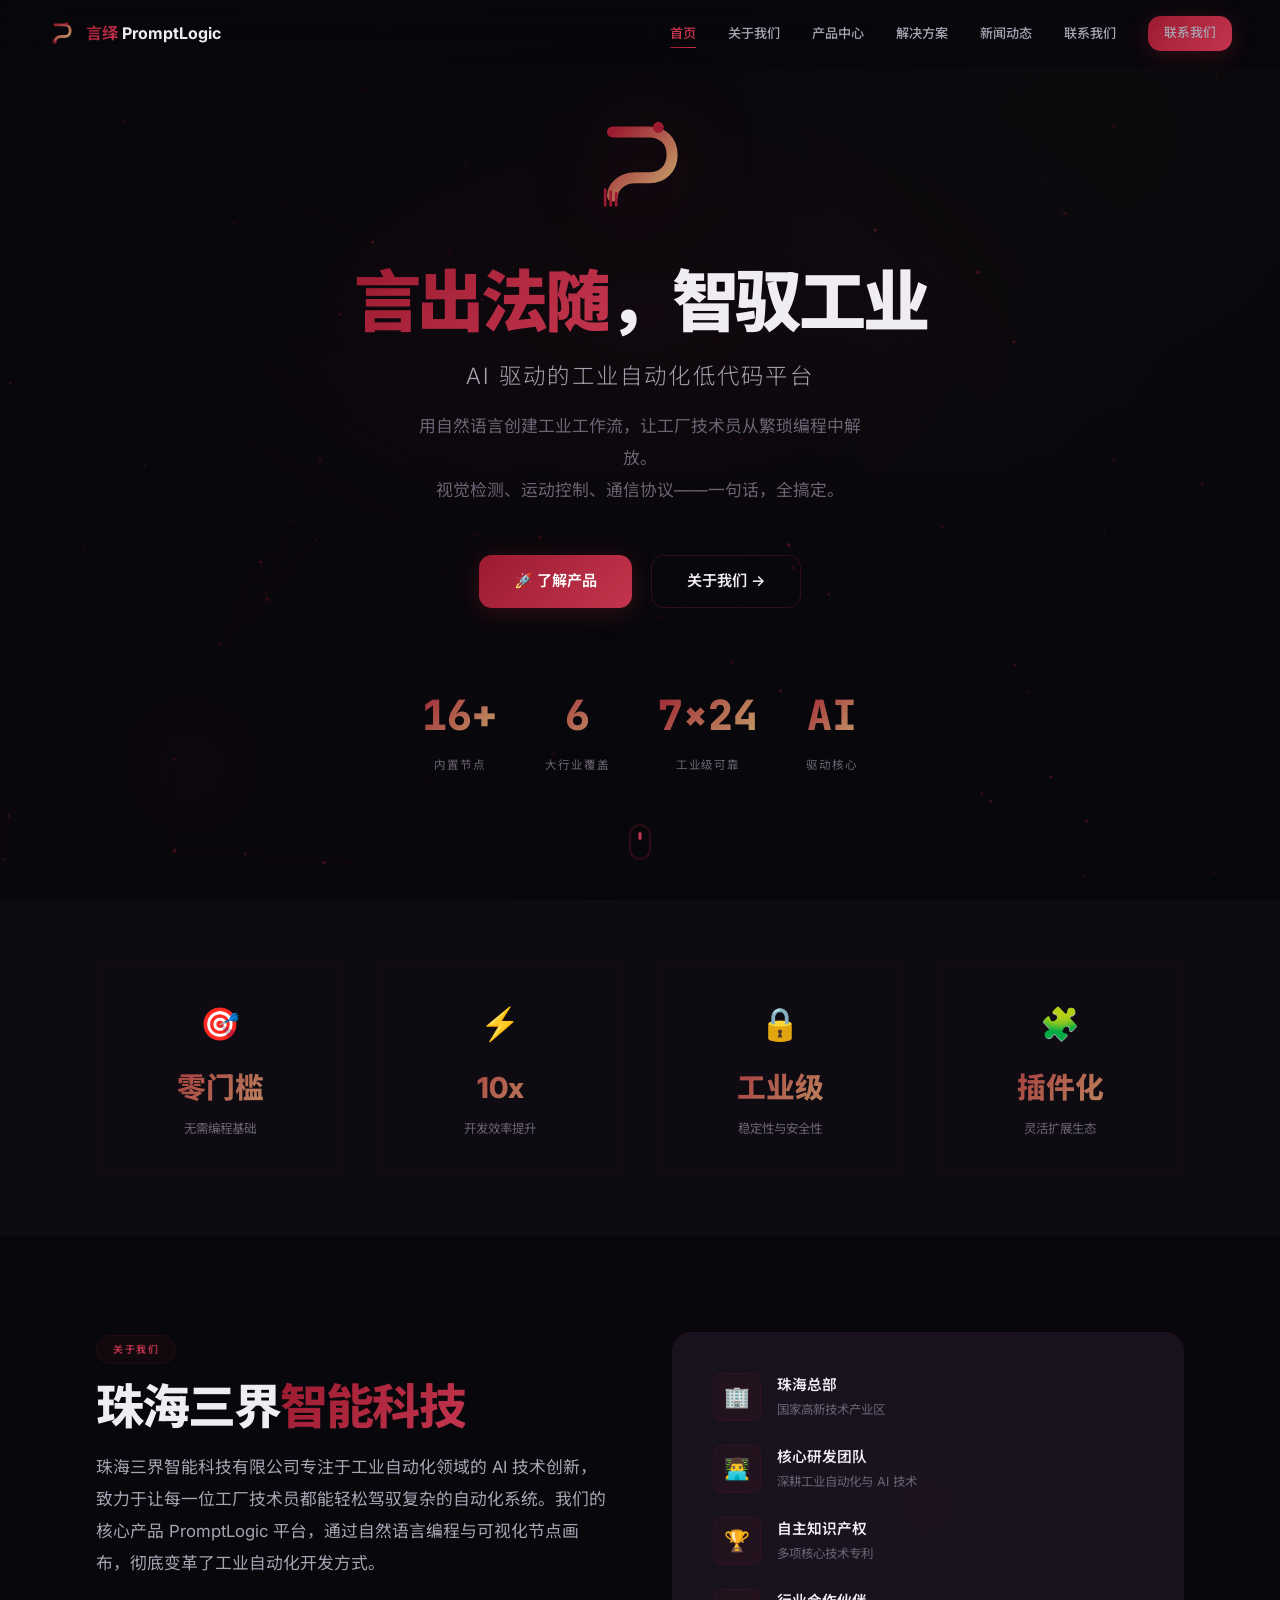
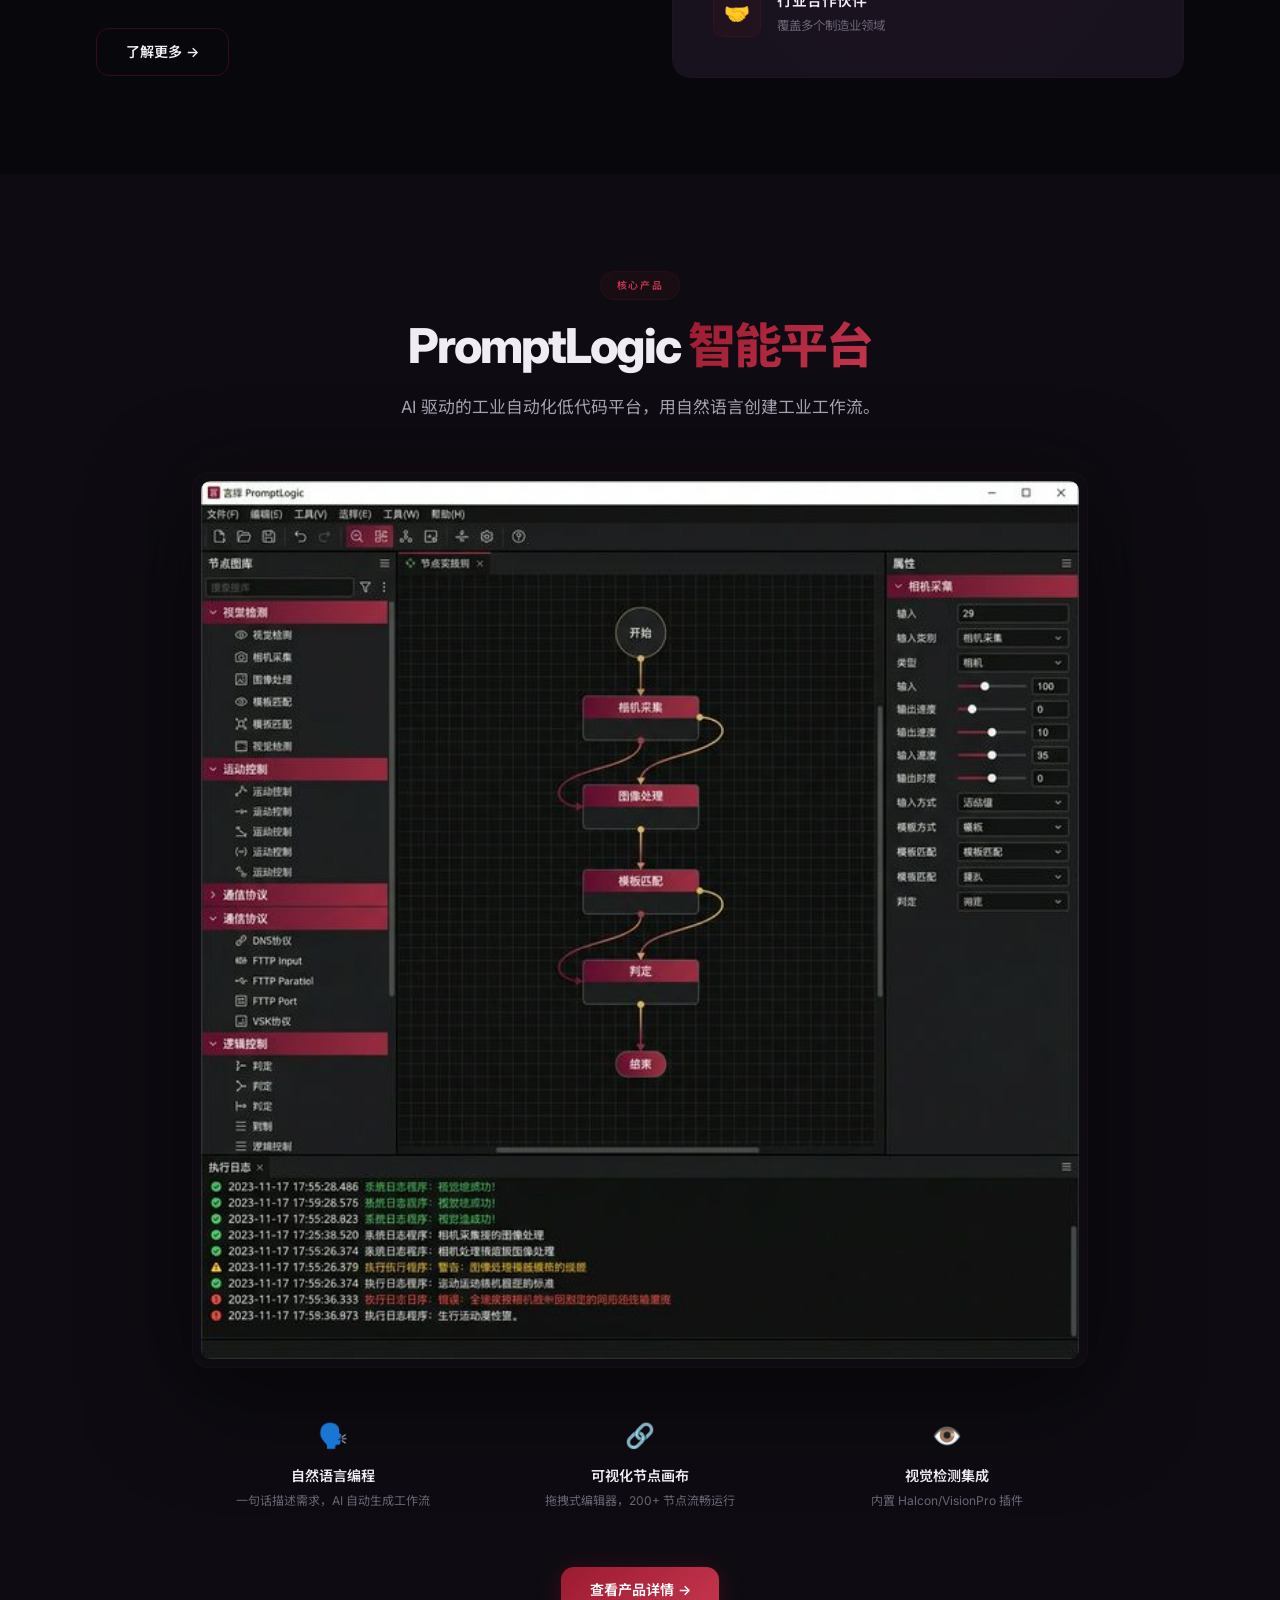
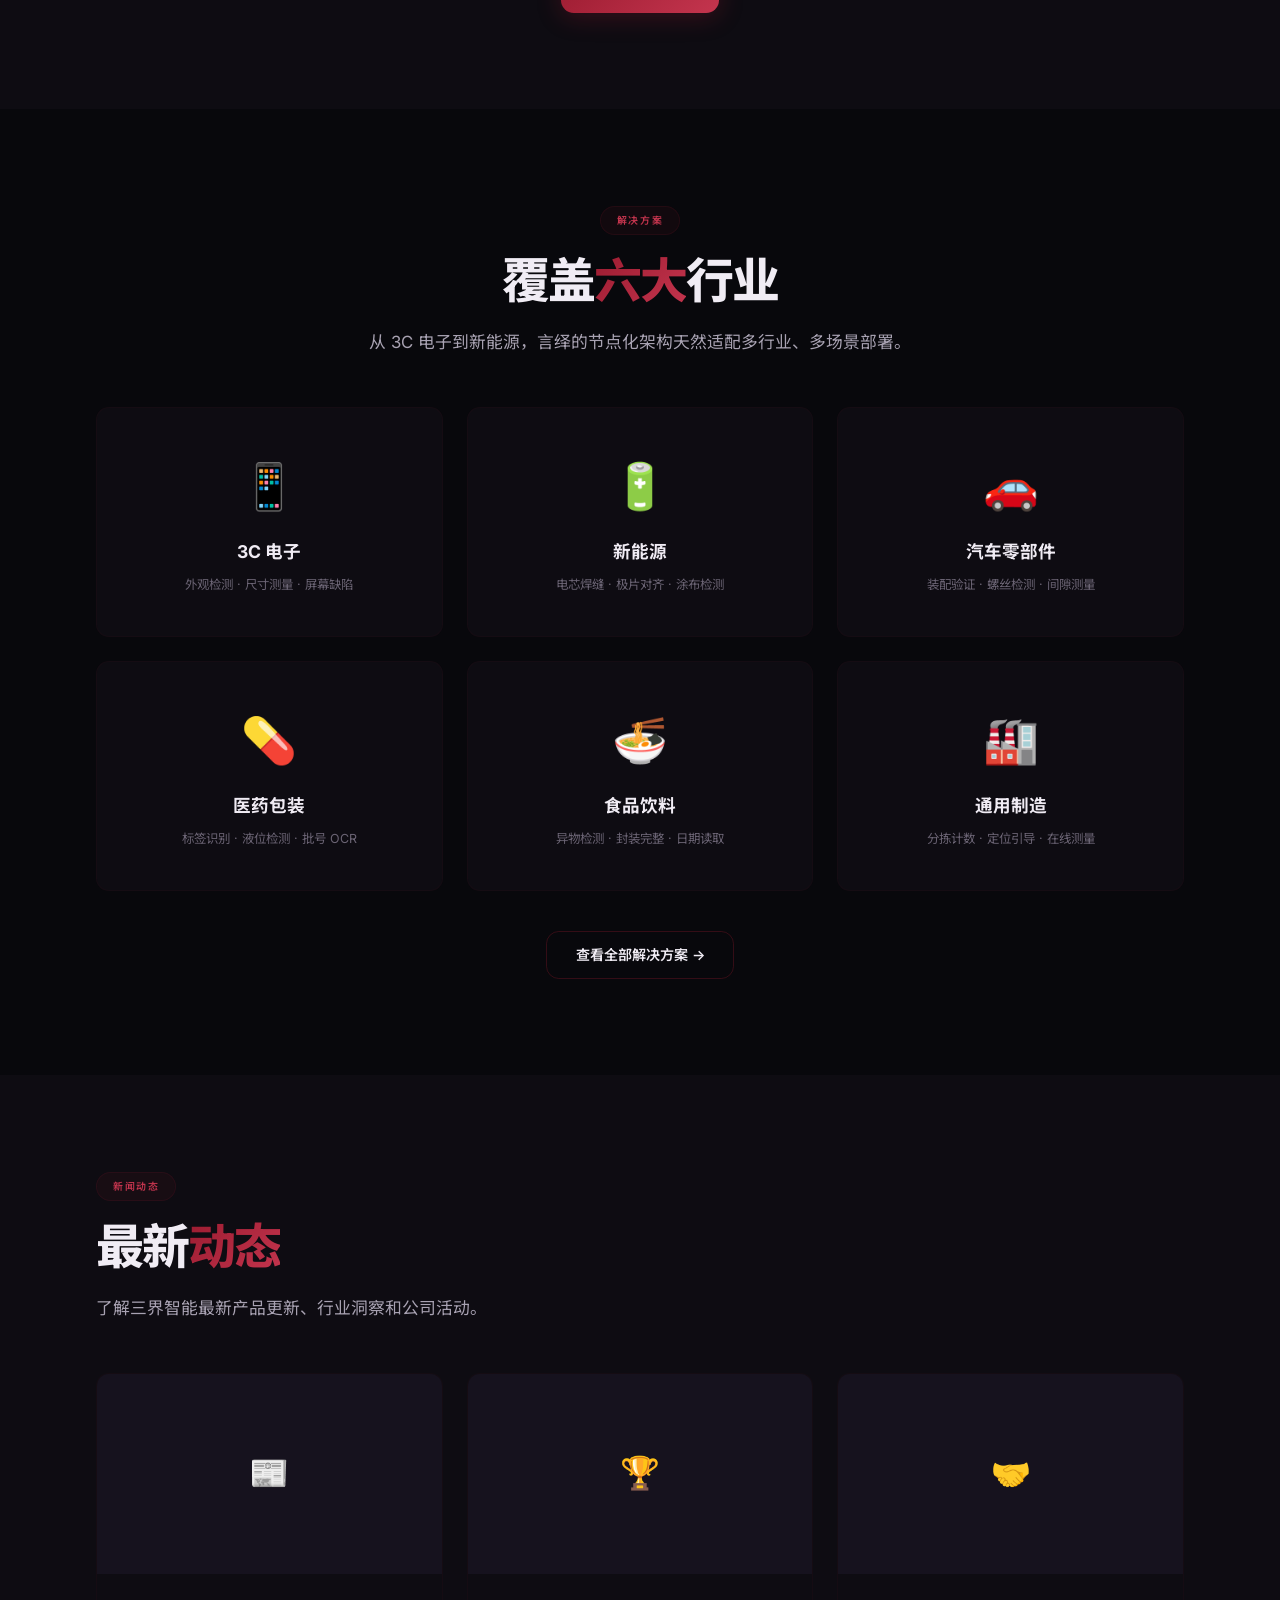
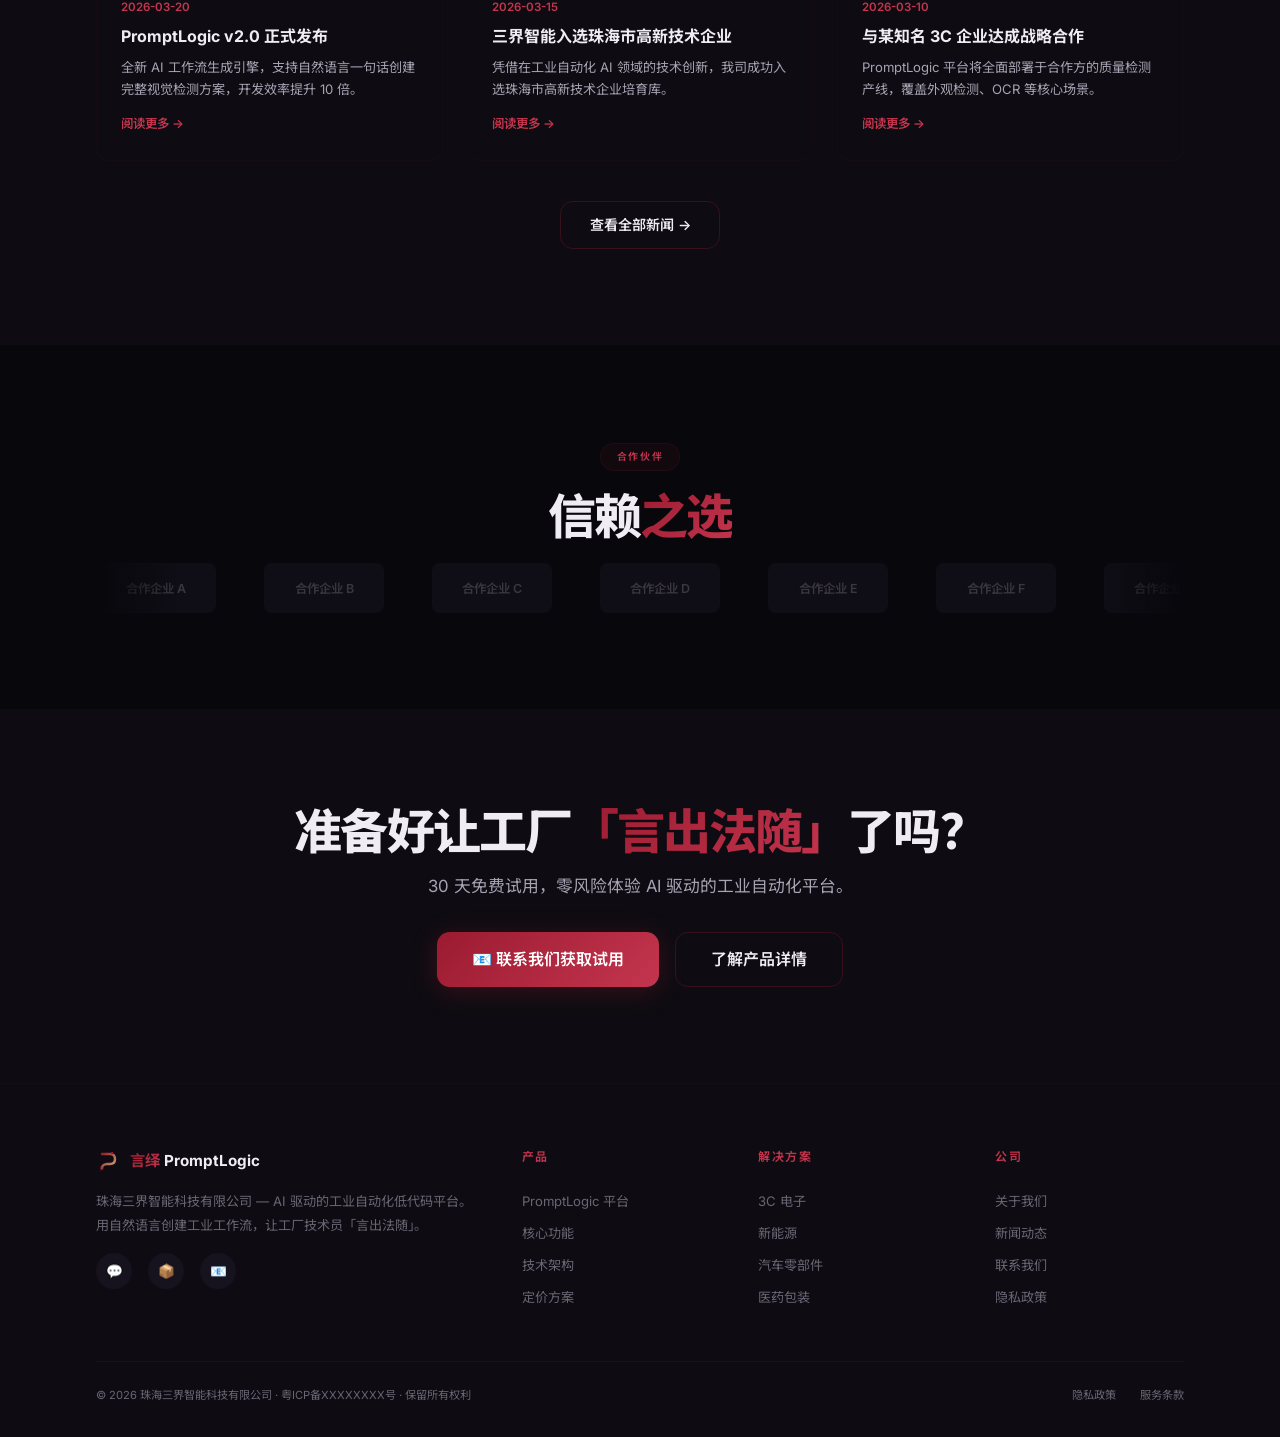
==== commit fa33be5f: "feat: 升级为6页企业官网 - 新增 about/products/solutions/news/contact 页面 - 新增 styles.css 公共样式和 components.js 组件" ====
--- a/index.html
+++ b/index.html
@@ -3,165 +3,128 @@
 <head>
 <meta charset="UTF-8">
 <meta name="viewport" content="width=device-width, initial-scale=1.0">
-<title>言绎 PromptLogic — AI 驱动的工业自动化低代码平台</title>
-<meta name="description" content="用自然语言创建工业工作流，让工厂技术员「言出法随」。视觉检测、运动控制、通信协议，一句话搞定。">
+<title>珠海三界智能科技有限公司 — AI 驱动的工业自动化低代码平台</title>
+<meta name="description" content="珠海三界智能科技有限公司，专注于 AI 驱动的工业自动化低代码平台 PromptLogic。用自然语言创建工业工作流，让工厂技术员「言出法随」。">
 <link href="https://fonts.googleapis.com/css2?family=Inter:wght@300;400;500;600;700;800;900&family=Noto+Sans+SC:wght@300;400;500;700;900&family=JetBrains+Mono:wght@400;500&display=swap" rel="stylesheet">
+<link rel="stylesheet" href="styles.css">
 <style>
-*{margin:0;padding:0;box-sizing:border-box}
-:root{--bg:#08080c;--bg2:#0e0c12;--bg3:#16121e;--wine:#9b1b30;--wine-light:#c4354e;--wine-dark:#6e1322;--wine-glow:rgba(155,27,48,.3);--gold:#c9a96e;--text:#f0ecf4;--text2:#a8a2b2;--text3:#6b6474;--grad1:linear-gradient(135deg,#9b1b30,#c4354e);--grad3:linear-gradient(135deg,#9b1b30,#c9a96e);--radius:.8rem}
-html{font-size:16px;scroll-behavior:smooth}
-body{font-family:'Inter','Noto Sans SC',sans-serif;background:var(--bg);color:var(--text);overflow-x:hidden;line-height:1.7}
-a{color:var(--wine-light);text-decoration:none;transition:.3s}
-a:hover{color:var(--gold)}
-::selection{background:var(--wine);color:#fff}
-.navbar{position:fixed;top:0;left:0;right:0;z-index:1000;padding:1rem 3rem;display:flex;align-items:center;justify-content:space-between;background:rgba(8,8,12,.6);backdrop-filter:blur(28px) saturate(1.3);border-bottom:1px solid rgba(155,27,48,.06);transition:.4s}
-.navbar.scrolled{padding:.55rem 3rem;background:rgba(8,8,12,.92);border-bottom-color:rgba(155,27,48,.12);box-shadow:0 8px 40px rgba(0,0,0,.5)}
-.nav-brand{display:flex;align-items:center;gap:.6rem}
-.nav-brand svg{width:28px;height:28px}
-.nav-brand span{font-size:1rem;font-weight:700}
-.nav-brand .cn{background:var(--grad1);-webkit-background-clip:text;-webkit-text-fill-color:transparent}
-.nav-links{display:flex;align-items:center;gap:2.2rem}
-.nav-links a{font-size:.82rem;font-weight:500;color:var(--text2);transition:.3s;position:relative}
-.nav-links a:hover{color:var(--text)}
-.nav-links a::after{content:'';position:absolute;bottom:-4px;left:0;width:0;height:1.5px;background:var(--grad1);transition:.3s}
-.nav-links a:hover::after{width:100%}
-.btn{display:inline-flex;align-items:center;gap:.5rem;padding:.65rem 1.6rem;border-radius:var(--radius);font-size:.85rem;font-weight:600;cursor:pointer;transition:.4s;border:none}
-.btn-primary{background:var(--grad1);color:#fff;box-shadow:0 4px 24px var(--wine-glow)}
-.btn-primary:hover{transform:translateY(-2px) scale(1.02);box-shadow:0 12px 44px var(--wine-glow);color:#fff}
-.btn-outline{background:transparent;color:var(--text);border:1.5px solid rgba(155,27,48,.3)}
-.btn-outline:hover{border-color:var(--wine-light);background:rgba(155,27,48,.05);color:#fff;transform:translateY(-1px)}
-section{padding:8rem 3rem;position:relative;overflow:hidden}
-.container{max-width:72rem;margin:0 auto}
-.section-label{display:inline-block;padding:.3rem 1rem;border-radius:2rem;font-size:.62rem;font-weight:600;letter-spacing:.16em;text-transform:uppercase;margin-bottom:1.2rem;background:rgba(155,27,48,.07);color:var(--wine-light);border:1px solid rgba(155,27,48,.12)}
-.section-title{font-size:3rem;font-weight:800;margin-bottom:1.2rem;letter-spacing:-.04em;line-height:1.12}
-.section-title .hl{background:var(--grad1);-webkit-background-clip:text;-webkit-text-fill-color:transparent}
-.section-desc{font-size:1.05rem;color:var(--text2);max-width:34rem;line-height:1.9;margin-bottom:3rem}
-#particles{position:fixed;inset:0;z-index:0;pointer-events:none}
-.hero{min-height:100vh;display:flex;align-items:center;justify-content:center;text-align:center;padding-top:5rem;position:relative}
-.hero::before{content:'';position:absolute;inset:0;background:radial-gradient(ellipse 60% 45% at 50% 35%,rgba(155,27,48,.06) 0%,transparent 70%),radial-gradient(circle at 15% 85%,rgba(110,19,34,.04) 0%,transparent 35%),radial-gradient(circle at 85% 15%,rgba(201,169,110,.02) 0%,transparent 35%);pointer-events:none;z-index:0}
-.hero::after{content:'';position:absolute;top:0;left:0;right:0;height:1px;background:linear-gradient(90deg,transparent,rgba(155,27,48,.2),transparent)}
+/* === Homepage Hero === */
+.hero{
+  min-height:100vh;display:flex;align-items:center;justify-content:center;
+  text-align:center;padding-top:5rem;position:relative;
+}
+.hero::before{
+  content:'';position:absolute;inset:0;
+  background:radial-gradient(ellipse 60% 45% at 50% 35%,rgba(155,27,48,.06) 0%,transparent 70%),
+             radial-gradient(circle at 15% 85%,rgba(110,19,34,.04) 0%,transparent 35%),
+             radial-gradient(circle at 85% 15%,rgba(201,169,110,.02) 0%,transparent 35%);
+  pointer-events:none;z-index:0;
+}
+.hero::after{
+  content:'';position:absolute;top:0;left:0;right:0;height:1px;
+  background:linear-gradient(90deg,transparent,rgba(155,27,48,.2),transparent);
+}
 .hero-content{position:relative;z-index:1}
 .hero-logo{margin-bottom:2.5rem}
-.hero-logo svg{width:110px;height:110px;filter:drop-shadow(0 0 40px rgba(155,27,48,.3));animation:logoPulse 4s ease-in-out infinite}
-@keyframes logoPulse{0%,100%{filter:drop-shadow(0 0 30px rgba(155,27,48,.25))}50%{filter:drop-shadow(0 0 60px rgba(155,27,48,.5))}}
-.hero h1{font-size:4.8rem;font-weight:900;letter-spacing:-.05em;line-height:1.05;margin-bottom:1.2rem}
-.hero h1 .hl{background:var(--grad3);-webkit-background-clip:text;-webkit-text-fill-color:transparent}
+.hero-logo svg{
+  width:110px;height:110px;
+  filter:drop-shadow(0 0 40px rgba(155,27,48,.3));
+  animation:logoPulse 4s ease-in-out infinite;
+}
+@keyframes logoPulse{
+  0%,100%{filter:drop-shadow(0 0 30px rgba(155,27,48,.25))}
+  50%{filter:drop-shadow(0 0 60px rgba(155,27,48,.5))}
+}
+.hero h1{font-size:4.2rem;font-weight:900;letter-spacing:-.05em;line-height:1.05;margin-bottom:1.2rem}
 .hero .subtitle{font-size:1.4rem;color:var(--text2);font-weight:300;letter-spacing:.1em;margin-bottom:1rem}
 .hero .tagline{font-size:1.05rem;color:var(--text3);max-width:28rem;margin:0 auto 3rem;line-height:1.9}
 .hero-cta{display:flex;gap:1.2rem;justify-content:center;margin-bottom:4.5rem}
 .hero-cta .btn{padding:.8rem 2.2rem;font-size:.95rem}
-.hero-stats{display:flex;gap:4.5rem;justify-content:center}
-.hero-stat{text-align:center;position:relative}
-.hero-stat::after{content:'';position:absolute;right:-2.25rem;top:50%;transform:translateY(-50%);width:1px;height:2rem;background:rgba(155,27,48,.12)}
-.hero-stat:last-child::after{display:none}
-.hero-stat .val{font-size:2.6rem;font-weight:800;font-family:'JetBrains Mono','Inter',monospace;background:var(--grad3);-webkit-background-clip:text;-webkit-text-fill-color:transparent}
-.hero-stat .lbl{font-size:.68rem;color:var(--text3);margin-top:.35rem;letter-spacing:.08em;text-transform:uppercase}
 .hero-scroll{position:absolute;bottom:2.5rem;left:50%;transform:translateX(-50%);animation:bounce 2.5s ease-in-out infinite}
 .hero-scroll span{display:block;width:22px;height:36px;border:2px solid rgba(155,27,48,.25);border-radius:11px;position:relative}
 .hero-scroll span::after{content:'';position:absolute;top:6px;left:50%;transform:translateX(-50%);width:3px;height:8px;border-radius:2px;background:var(--wine-light);animation:scrollDot 2.5s infinite}
 @keyframes bounce{0%,100%{transform:translateX(-50%) translateY(0)}50%{transform:translateX(-50%) translateY(10px)}}
 @keyframes scrollDot{0%{opacity:1;top:6px}100%{opacity:0;top:20px}}
-.grid{display:grid;gap:1.5rem}
-.g2{grid-template-columns:1fr 1fr}
-.g3{grid-template-columns:1fr 1fr 1fr}
-.g4{grid-template-columns:1fr 1fr 1fr 1fr}
-.card{background:var(--bg2);border:1px solid rgba(155,27,48,.05);border-radius:var(--radius);padding:2.2rem;transition:.4s;position:relative;overflow:hidden}
-.card::before{content:'';position:absolute;inset:-1px;border-radius:var(--radius);background:linear-gradient(135deg,rgba(155,27,48,.15),transparent 60%);opacity:0;transition:.4s;z-index:-1}
-.card:hover{border-color:rgba(155,27,48,.15);transform:translateY(-5px);box-shadow:0 20px 60px rgba(0,0,0,.35)}
-.card:hover::before{opacity:1}
-.card .icon{font-size:2.4rem;margin-bottom:1.2rem;display:block}
-.card h3{font-size:1.1rem;font-weight:700;margin-bottom:.6rem}
-.card p{font-size:.88rem;color:var(--text2);line-height:1.85}
-.compare{display:flex;gap:2rem;align-items:stretch}
-.compare-side{flex:1;background:var(--bg2);border-radius:var(--radius);padding:2.5rem;border:1px solid rgba(255,255,255,.03)}
-.compare-side.good{border-color:rgba(155,27,48,.12);background:linear-gradient(160deg,var(--bg2),rgba(155,27,48,.03))}
-.compare-arrow{display:flex;align-items:center;font-size:2.4rem;color:var(--wine-light);opacity:.4}
-.compare-side h3{font-size:1.15rem;font-weight:700;margin-bottom:1.4rem}
-.compare-side.bad h3{color:var(--text3)}
-.compare-side.good h3{color:var(--wine-light)}
-.flow-steps{display:flex;flex-wrap:wrap;gap:.5rem;align-items:center;margin-bottom:1.2rem}
-.flow-step{background:var(--bg3);border:1px solid rgba(255,255,255,.04);border-radius:.4rem;padding:.4rem .8rem;font-size:.8rem;font-weight:500}
-.flow-arrow{color:var(--text3);font-size:.85rem}
-.compare-side.good .flow-step{border-color:rgba(155,27,48,.12);background:rgba(155,27,48,.04)}
-.quote{border-left:3px solid var(--wine);padding:1rem 1.5rem;background:rgba(155,27,48,.025);border-radius:0 var(--radius) var(--radius) 0;font-size:.95rem;color:var(--wine-light);font-style:italic;margin-top:2.5rem}
-.showcase-tabs{display:flex;gap:.6rem;justify-content:center;margin-bottom:2.5rem;flex-wrap:wrap}
-.showcase-tab{padding:.65rem 1.6rem;border-radius:var(--radius);font-size:.82rem;font-weight:600;cursor:pointer;background:var(--bg3);border:1px solid rgba(155,27,48,.06);color:var(--text2);transition:.3s}
-.showcase-tab:hover{border-color:rgba(155,27,48,.2);color:var(--text)}
-.showcase-tab.active{background:var(--grad1);color:#fff;border-color:transparent;box-shadow:0 4px 20px var(--wine-glow)}
-.showcase-frame{position:relative;background:var(--bg2);border:1px solid rgba(155,27,48,.08);border-radius:1rem;padding:.5rem;box-shadow:0 30px 100px rgba(0,0,0,.5),0 0 120px rgba(155,27,48,.03),inset 0 1px 0 rgba(255,255,255,.02);max-width:64rem;margin:0 auto}
-.showcase-frame img{width:100%;border-radius:.6rem;display:block;transition:opacity .5s}
-.showcase-frame img.hidden{display:none;opacity:0}
-.showcase-caption{text-align:center;margin-top:1.5rem;font-size:.88rem;color:var(--text2)}
-.showcase-caption strong{color:var(--text);font-weight:600}
-.arch-layers{background:var(--bg2);border:1px solid rgba(155,27,48,.06);border-radius:var(--radius);padding:2.2rem;max-width:56rem;margin:0 auto}
-.arch-layer{border:1px solid rgba(155,27,48,.06);border-radius:.5rem;padding:1rem 1.2rem;margin-bottom:.6rem}
-.arch-layer:last-child{margin-bottom:0}
-.arch-label{font-size:.62rem;font-weight:600;color:var(--wine-light);text-transform:uppercase;letter-spacing:.12em;margin-bottom:.6rem}
-.arch-tags{display:flex;gap:.5rem;flex-wrap:wrap}
-.arch-tag{background:rgba(155,27,48,.03);border:1px solid rgba(155,27,48,.06);border-radius:.35rem;padding:.35rem .8rem;font-size:.78rem}
-.arch-tag.highlight{border-color:rgba(155,27,48,.2);background:rgba(155,27,48,.08);font-weight:600}
-.arch-connector{text-align:center;color:var(--wine-light);font-size:.7rem;margin:.3rem 0;opacity:.5}
-.industry-card{text-align:center;padding:2.5rem 1.5rem}
-.industry-card .icon{font-size:2.8rem;margin-bottom:1rem}
-.industry-card h3{margin-bottom:.5rem}
-.industry-card .apps{font-size:.78rem;color:var(--text3)}
-.pricing-card{text-align:center;padding:2.5rem 1.5rem;position:relative}
-.pricing-card.featured{border-color:rgba(155,27,48,.25);background:linear-gradient(160deg,var(--bg2),rgba(155,27,48,.04))}
-.pricing-card.featured::before{content:'推荐';position:absolute;top:-.65rem;left:50%;transform:translateX(-50%);background:var(--grad1);color:#fff;font-size:.58rem;font-weight:700;padding:.25rem .9rem;border-radius:1rem}
-.pricing-card .edition{font-size:.7rem;font-weight:600;color:var(--wine-light);text-transform:uppercase;letter-spacing:.14em;margin-bottom:.6rem}
-.pricing-card .price{font-size:1.8rem;font-weight:800;margin-bottom:.4rem}
-.pricing-card .price .unit{font-size:.8rem;font-weight:400;color:var(--text2)}
-.pricing-card .desc{font-size:.8rem;color:var(--text3);margin-bottom:1.4rem}
-.pricing-card ul{list-style:none;text-align:left;margin-bottom:1.8rem}
-.pricing-card li{font-size:.82rem;padding:.35rem 0;color:var(--text2)}
-.pricing-card li::before{content:'✓';color:var(--wine-light);margin-right:.5rem;font-weight:700}
-.pricing-card .btn{width:100%}
-.footer{background:var(--bg2);border-top:1px solid rgba(155,27,48,.06);padding:3.5rem 3rem 2rem;text-align:center}
-.footer-brand{font-size:1.3rem;font-weight:700;margin-bottom:.4rem}
-.footer-brand .hl{background:var(--grad1);-webkit-background-clip:text;-webkit-text-fill-color:transparent}
-.footer-company{font-size:.78rem;color:var(--text3);margin-bottom:1.8rem}
-.footer-links{display:flex;gap:2.2rem;justify-content:center;margin-bottom:1.8rem}
-.footer-links a{font-size:.8rem;color:var(--text3);transition:.3s}
-.footer-links a:hover{color:var(--wine-light)}
-.footer-copy{font-size:.68rem;color:var(--text3);border-top:1px solid rgba(255,255,255,.03);padding-top:1.2rem}
-.fade-up{opacity:0;transform:translateY(40px);transition:opacity .8s cubic-bezier(.16,1,.3,1),transform .8s cubic-bezier(.16,1,.3,1)}
-.fade-up.visible{opacity:1;transform:translateY(0)}
-.fade-up:nth-child(2){transition-delay:.1s}
-.fade-up:nth-child(3){transition-delay:.2s}
-.fade-up:nth-child(4){transition-delay:.3s}
-.fade-up:nth-child(5){transition-delay:.4s}
-.fade-up:nth-child(6){transition-delay:.5s}
-@media(max-width:1024px){.g3,.g4{grid-template-columns:1fr 1fr}.hero h1{font-size:3.2rem}section{padding:5rem 2rem}.section-title{font-size:2.4rem}}
-@media(max-width:640px){.g2,.g3,.g4{grid-template-columns:1fr}.hero h1{font-size:2.4rem}.hero .subtitle{font-size:1rem}.hero-stats{flex-wrap:wrap;gap:2rem}.hero-stat::after{display:none}.compare{flex-direction:column}.compare-arrow{transform:rotate(90deg);justify-content:center}.navbar{padding:.6rem 1.2rem}.nav-links{display:none}.hero-cta{flex-direction:column;align-items:center}section{padding:4rem 1.2rem}.section-title{font-size:1.8rem}}
+
+/* Highlights strip */
+.highlights{padding:4rem 0}
+.highlights-grid{display:grid;grid-template-columns:repeat(4,1fr);gap:2rem}
+.highlight-item{
+  text-align:center;padding:2rem 1rem;
+  border-radius:var(--radius);
+  background:var(--bg2);border:1px solid rgba(155,27,48,.05);
+  transition:var(--transition);
+}
+.highlight-item:hover{border-color:rgba(155,27,48,.15);transform:translateY(-3px)}
+.highlight-item .h-icon{font-size:2rem;margin-bottom:.8rem}
+.highlight-item .h-val{font-size:1.8rem;font-weight:800;background:var(--grad3);-webkit-background-clip:text;-webkit-text-fill-color:transparent}
+.highlight-item .h-label{font-size:.78rem;color:var(--text3);margin-top:.3rem}
+
+/* About preview */
+.about-preview{display:grid;grid-template-columns:1fr 1fr;gap:4rem;align-items:center}
+.about-preview-text .section-label{margin-bottom:1rem}
+.about-preview-visual{position:relative}
+.about-visual-card{
+  background:var(--bg3);border:1px solid rgba(155,27,48,.08);
+  border-radius:var(--radius-lg);padding:2.5rem;
+  position:relative;overflow:hidden;
+}
+.about-visual-card::before{
+  content:'';position:absolute;top:-50%;right:-50%;
+  width:200%;height:200%;
+  background:radial-gradient(circle,rgba(155,27,48,.04) 0%,transparent 60%);
+}
+.av-stat{display:flex;align-items:center;gap:1rem;margin-bottom:1.5rem;position:relative}
+.av-stat:last-child{margin-bottom:0}
+.av-stat .av-icon{
+  width:48px;height:48px;border-radius:.6rem;
+  background:rgba(155,27,48,.08);border:1px solid rgba(155,27,48,.12);
+  display:flex;align-items:center;justify-content:center;font-size:1.3rem;
+  flex-shrink:0;
+}
+.av-stat h4{font-size:.92rem;font-weight:600;margin-bottom:.2rem}
+.av-stat p{font-size:.78rem;color:var(--text3)}
+
+/* Product preview */
+.product-preview{position:relative}
+.product-frame{
+  background:var(--bg2);border:1px solid rgba(155,27,48,.08);
+  border-radius:1rem;padding:.5rem;
+  box-shadow:0 30px 100px rgba(0,0,0,.5),0 0 80px rgba(155,27,48,.03);
+  max-width:56rem;margin:0 auto 2rem;
+}
+.product-frame img{width:100%;border-radius:.6rem;display:block}
+.product-features-mini{display:grid;grid-template-columns:repeat(3,1fr);gap:1.5rem;max-width:56rem;margin:0 auto}
+.pf-mini{text-align:center;padding:1rem}
+.pf-mini .icon{font-size:1.5rem;margin-bottom:.5rem;display:block}
+.pf-mini h4{font-size:.88rem;font-weight:600;margin-bottom:.3rem}
+.pf-mini p{font-size:.75rem;color:var(--text3)}
+
+/* CTA section */
+.cta-section{text-align:center;padding:6rem 0}
+.cta-section h2{margin-bottom:.8rem}
+.cta-section p{margin:0 auto 2rem;text-align:center;max-width:32rem;font-size:1.05rem;color:var(--text2)}
+
+@media(max-width:1024px){
+  .hero h1{font-size:3.2rem}
+  .highlights-grid{grid-template-columns:repeat(2,1fr)}
+  .about-preview{grid-template-columns:1fr}
+  .product-features-mini{grid-template-columns:1fr 1fr}
+}
+@media(max-width:640px){
+  .hero h1{font-size:2.4rem}
+  .hero .subtitle{font-size:1rem}
+  .hero-cta{flex-direction:column;align-items:center}
+  .highlights-grid{grid-template-columns:1fr}
+  .product-features-mini{grid-template-columns:1fr}
+}
 </style>
 </head>
 <body>
 
 <canvas id="particles"></canvas>
 
-<nav class="navbar" id="navbar">
-  <div class="nav-brand">
-    <svg viewBox="0 0 120 120" xmlns="http://www.w3.org/2000/svg">
-      <defs><linearGradient id="lg" x1="0%" y1="0%" x2="100%" y2="100%"><stop offset="0%" stop-color="#9b1b30"/><stop offset="100%" stop-color="#c9a96e"/></linearGradient></defs>
-      <path d="M30 25 C30 25 60 25 70 25 C85 25 95 35 95 50 C95 65 85 75 70 75 L55 75 C40 75 30 85 30 95" stroke="url(#lg)" stroke-width="12" fill="none" stroke-linecap="round"/>
-      <circle cx="80" cy="20" r="6" fill="#9b1b30"/>
-      <line x1="22" y1="88" x2="22" y2="105" stroke="#9b1b30" stroke-width="3" stroke-linecap="round"/>
-      <line x1="28" y1="90" x2="28" y2="105" stroke="#9b1b30" stroke-width="3" stroke-linecap="round"/>
-      <line x1="34" y1="92" x2="34" y2="105" stroke="#9b1b30" stroke-width="3" stroke-linecap="round"/>
-    </svg>
-    <span><span class="cn">言绎</span> PromptLogic</span>
-  </div>
-  <div class="nav-links">
-    <a href="#showcase">界面</a>
-    <a href="#features">功能</a>
-    <a href="#architecture">架构</a>
-    <a href="#industries">行业</a>
-    <a href="#pricing">定价</a>
-    <a href="#contact">联系</a>
-    <a href="#trial" class="btn btn-primary" style="padding:.4rem 1rem;font-size:.8rem">免费试用</a>
-  </div>
-</nav>
-
+<!-- Hero -->
 <section class="hero" id="hero">
   <div class="hero-content">
     <div class="hero-logo">
@@ -178,176 +141,131 @@
     <div class="subtitle">AI 驱动的工业自动化低代码平台</div>
     <p class="tagline">用自然语言创建工业工作流，让工厂技术员从繁琐编程中解放。<br>视觉检测、运动控制、通信协议——一句话，全搞定。</p>
     <div class="hero-cta">
-      <a href="#trial" class="btn btn-primary">🚀 免费试用 30 天</a>
-      <a href="#features" class="btn btn-outline">了解更多 ↓</a>
-    </div>
-    <div class="hero-stats">
-      <div class="hero-stat"><div class="val">16+</div><div class="lbl">内置节点</div></div>
-      <div class="hero-stat"><div class="val">6</div><div class="lbl">大行业覆盖</div></div>
-      <div class="hero-stat"><div class="val">7×24</div><div class="lbl">工业级可靠</div></div>
-      <div class="hero-stat"><div class="val">AI</div><div class="lbl">驱动核心</div></div>
+      <a href="products.html" class="btn btn-primary">🚀 了解产品</a>
+      <a href="about.html" class="btn btn-outline">关于我们 →</a>
+    </div>
+    <div class="stats-row">
+      <div class="stat-item"><div class="stat-val">16+</div><div class="stat-label">内置节点</div></div>
+      <div class="stat-item"><div class="stat-val">6</div><div class="stat-label">大行业覆盖</div></div>
+      <div class="stat-item"><div class="stat-val">7×24</div><div class="stat-label">工业级可靠</div></div>
+      <div class="stat-item"><div class="stat-val">AI</div><div class="stat-label">驱动核心</div></div>
     </div>
   </div>
   <div class="hero-scroll"><span></span></div>
 </section>
 
-<!-- 痛点 → 价值 -->
-<section id="problem">
+<!-- Highlights -->
+<section class="highlights section-alt">
   <div class="container">
-    <span class="section-label fade-up">为什么选择言绎</span>
-    <h2 class="section-title fade-up">从<span class="hl">繁琐编程</span>到<span class="hl">一句话搞定</span></h2>
-    <p class="section-desc fade-up">传统工业自动化开发：学 C#、学 Halcon、学 PLC 通信协议，培养一个合格工程师需要 2-3 年。言绎让工厂技术员用自然语言直接描述需求，AI 自动生成工作流。</p>
-    <div class="compare fade-up">
-      <div class="compare-side bad">
-        <h3>❌ 传统方式</h3>
-        <div class="flow-steps">
-          <span class="flow-step">学习 C# 语法</span><span class="flow-arrow">→</span>
-          <span class="flow-step">配置 Halcon 环境</span><span class="flow-arrow">→</span>
-          <span class="flow-step">编写视觉算法</span><span class="flow-arrow">→</span>
-          <span class="flow-step">调试 PLC 通信</span><span class="flow-arrow">→</span>
-          <span class="flow-step">手写状态机</span><span class="flow-arrow">→</span>
-          <span class="flow-step">反复调试</span>
+    <div class="highlights-grid">
+      <div class="highlight-item fade-up">
+        <div class="h-icon">🎯</div>
+        <div class="h-val">零门槛</div>
+        <div class="h-label">无需编程基础</div>
+      </div>
+      <div class="highlight-item fade-up">
+        <div class="h-icon">⚡</div>
+        <div class="h-val">10x</div>
+        <div class="h-label">开发效率提升</div>
+      </div>
+      <div class="highlight-item fade-up">
+        <div class="h-icon">🔒</div>
+        <div class="h-val">工业级</div>
+        <div class="h-label">稳定性与安全性</div>
+      </div>
+      <div class="highlight-item fade-up">
+        <div class="h-icon">🧩</div>
+        <div class="h-val">插件化</div>
+        <div class="h-label">灵活扩展生态</div>
+      </div>
+    </div>
+  </div>
+</section>
+
+<!-- About Preview -->
+<section id="about-preview">
+  <div class="container">
+    <div class="about-preview">
+      <div class="about-preview-text">
+        <span class="section-label fade-up">关于我们</span>
+        <h2 class="section-title fade-up">珠海三界<span class="hl">智能科技</span></h2>
+        <p class="section-desc fade-up">
+          珠海三界智能科技有限公司专注于工业自动化领域的 AI 技术创新，致力于让每一位工厂技术员都能轻松驾驭复杂的自动化系统。我们的核心产品 PromptLogic 平台，通过自然语言编程与可视化节点画布，彻底变革了工业自动化开发方式。
+        </p>
+        <a href="about.html" class="btn btn-outline fade-up">了解更多 →</a>
+      </div>
+      <div class="about-preview-visual fade-up">
+        <div class="about-visual-card">
+          <div class="av-stat">
+            <div class="av-icon">🏢</div>
+            <div>
+              <h4>珠海总部</h4>
+              <p>国家高新技术产业区</p>
+            </div>
+          </div>
+          <div class="av-stat">
+            <div class="av-icon">👨‍💻</div>
+            <div>
+              <h4>核心研发团队</h4>
+              <p>深耕工业自动化与 AI 技术</p>
+            </div>
+          </div>
+          <div class="av-stat">
+            <div class="av-icon">🏆</div>
+            <div>
+              <h4>自主知识产权</h4>
+              <p>多项核心技术专利</p>
+            </div>
+          </div>
+          <div class="av-stat">
+            <div class="av-icon">🤝</div>
+            <div>
+              <h4>行业合作伙伴</h4>
+              <p>覆盖多个制造业领域</p>
+            </div>
+          </div>
         </div>
-        <p style="color:var(--text3);font-size:.88rem">痛点：门槛高 · 周期长 · 人才稀缺 · 维护困难</p>
-      </div>
-      <div class="compare-arrow">→</div>
-      <div class="compare-side good">
-        <h3>✅ 言绎方式</h3>
-        <div class="flow-steps">
-          <span class="flow-step">描述需求</span><span class="flow-arrow">→</span>
-          <span class="flow-step">AI 生成工作流</span><span class="flow-arrow">→</span>
-          <span class="flow-step">拖拽微调</span><span class="flow-arrow">→</span>
-          <span class="flow-step">一键运行</span>
-        </div>
-        <p style="color:var(--text2);font-size:.88rem">价值：零学习成本 · AI 代替专家经验 · 降低人才门槛</p>
-      </div>
-    </div>
-    <div class="quote fade-up">「言绎的竞争对手不是同行，而是不会编程的工厂技术员的学习成本。」</div>
-  </div>
-</section>
-
-<!-- 产品界面展示 -->
-<section id="showcase">
-  <div class="container" style="text-align:center">
-    <span class="section-label fade-up">PRODUCT INTERFACE</span>
-    <h2 class="section-title fade-up">专业级<span class="hl">工业软件</span>界面</h2>
-    <p class="section-desc fade-up" style="margin-left:auto;margin-right:auto;text-align:center">深色主题设计，减少工厂环境屏幕刺眼。多面板布局，可拖拽停靠、折叠自适应。</p>
-    <div class="showcase-tabs fade-up">
-      <div class="showcase-tab active" onclick="showScreenshot(0)">🚀 启动画面</div>
-      <div class="showcase-tab" onclick="showScreenshot(1)">🖥️ 主工作界面</div>
-      <div class="showcase-tab" onclick="showScreenshot(2)">🤖 AI 工作流生成</div>
-      <div class="showcase-tab" onclick="showScreenshot(3)">🎨 节点画布</div>
-      <div class="showcase-tab" onclick="showScreenshot(4)">📊 执行监控</div>
-    </div>
-    <div class="showcase-frame fade-up">
-      <img id="ss0" src="images/splash.png" alt="启动画面">
-      <img id="ss1" src="images/main_interface.png" alt="主工作界面" class="hidden">
-      <img id="ss2" src="images/ai_workflow.png" alt="AI 工作流生成" class="hidden">
-      <img id="ss3" src="images/canvas.png" alt="节点画布" class="hidden">
-      <img id="ss4" src="images/monitoring.png" alt="执行监控" class="hidden">
-    </div>
-    <div class="showcase-caption fade-up" id="ss-caption">
-      <strong>启动画面</strong> — 品牌展示 + 后台加载（插件扫描、配置读取、AI 模型预热），进度实时反馈
-    </div>
-  </div>
-</section>
-
-<!-- 核心功能 -->
-<section id="features" style="background:var(--bg2)">
-  <div class="container">
-    <span class="section-label fade-up">CORE FEATURES</span>
-    <h2 class="section-title fade-up">六大<span class="hl">核心能力</span></h2>
-    <p class="section-desc fade-up">从自然语言到物理执行，端到端覆盖工业自动化全流程。</p>
-    <div class="grid g3">
-      <div class="card fade-up">
+      </div>
+    </div>
+  </div>
+</section>
+
+<!-- Product Preview -->
+<section class="section-alt" id="product-preview">
+  <div class="container section-header-center">
+    <span class="section-label fade-up">核心产品</span>
+    <h2 class="section-title fade-up">PromptLogic <span class="hl">智能平台</span></h2>
+    <p class="section-desc fade-up">AI 驱动的工业自动化低代码平台，用自然语言创建工业工作流。</p>
+    <div class="product-frame fade-up">
+      <img src="images/main_interface.png" alt="PromptLogic 主工作界面" onerror="this.style.height='300px';this.style.background='var(--bg3)';this.alt='产品界面预览'">
+    </div>
+    <div class="product-features-mini fade-up">
+      <div class="pf-mini">
         <span class="icon">🗣️</span>
-        <h3>自然语言编程</h3>
-        <p>输入一句话描述你的需求，AI 自动解析意图并生成完整的节点工作流。支持中文，无需编程基础。</p>
-      </div>
-      <div class="card fade-up">
+        <h4>自然语言编程</h4>
+        <p>一句话描述需求，AI 自动生成工作流</p>
+      </div>
+      <div class="pf-mini">
         <span class="icon">🔗</span>
-        <h3>可视化节点画布</h3>
-        <p>拖拽式节点编辑器，贝塞尔曲线连线，GDI+ 高性能渲染。200+ 节点依然 60FPS 流畅操作。</p>
-      </div>
-      <div class="card fade-up">
+        <h4>可视化节点画布</h4>
+        <p>拖拽式编辑器，200+ 节点流畅运行</p>
+      </div>
+      <div class="pf-mini">
         <span class="icon">👁️</span>
-        <h3>视觉检测集成</h3>
-        <p>内置 Halcon / VisionPro 插件，模板匹配、OCR、缺陷检测，节点库一站式覆盖主流视觉任务。</p>
-      </div>
-      <div class="card fade-up">
-        <span class="icon">⚙️</span>
-        <h3>运动控制</h3>
-        <p>支持雷赛、正运动等主流运动控制卡，多轴联动、回零、点位运动均封装为可配置节点。</p>
-      </div>
-      <div class="card fade-up">
-        <span class="icon">📡</span>
-        <h3>通信协议</h3>
-        <p>Modbus TCP/RTU、TCP/IP、串口通信、OPC UA，工厂常用协议全覆盖，拖入即用。</p>
-      </div>
-      <div class="card fade-up">
-        <span class="icon">🔌</span>
-        <h3>插件生态</h3>
-        <p>标准化 IPlugin 接口，第三方可开发自定义节点。独立 DLL 热加载，不影响主程序运行。</p>
-      </div>
-    </div>
-  </div>
-</section>
-
-<!-- 技术架构 -->
-<section id="architecture">
-  <div class="container">
-    <span class="section-label fade-up">ARCHITECTURE</span>
-    <h2 class="section-title fade-up">四层<span class="hl">工业级</span>架构</h2>
-    <p class="section-desc fade-up">.NET Framework 4.8 + C# 7.3，经过验证的工业运行时。四层解耦，每层可独立测试和替换。</p>
-    <div class="arch-layers fade-up">
-      <div class="arch-layer">
-        <div class="arch-label">🖥️ Shell / UI 层</div>
-        <div class="arch-tags">
-          <span class="arch-tag highlight">AntdUI</span>
-          <span class="arch-tag">WinForms 深色主题</span>
-          <span class="arch-tag">节点画布 (GDI+)</span>
-          <span class="arch-tag">AI 聊天面板</span>
-        </div>
-      </div>
-      <div class="arch-connector">↕ IEventBus</div>
-      <div class="arch-layer">
-        <div class="arch-label">⚙️ Engine 引擎层</div>
-        <div class="arch-tags">
-          <span class="arch-tag highlight">ExecutionEngine</span>
-          <span class="arch-tag">CommandManager</span>
-          <span class="arch-tag">PluginManager</span>
-          <span class="arch-tag">WorkflowSerializer</span>
-        </div>
-      </div>
-      <div class="arch-connector">↕ INode / IPlugin</div>
-      <div class="arch-layer">
-        <div class="arch-label">📦 Core 核心层</div>
-        <div class="arch-tags">
-          <span class="arch-tag highlight">WorkflowDocument</span>
-          <span class="arch-tag">NodeRegistry</span>
-          <span class="arch-tag">TypeResolver</span>
-          <span class="arch-tag">VariableManager</span>
-        </div>
-      </div>
-      <div class="arch-connector">↕ Interfaces</div>
-      <div class="arch-layer">
-        <div class="arch-label">📜 Contracts 契约层</div>
-        <div class="arch-tags">
-          <span class="arch-tag">INode</span>
-          <span class="arch-tag">IPlugin</span>
-          <span class="arch-tag">ICommand</span>
-          <span class="arch-tag">IEventBus</span>
-          <span class="arch-tag">DTO / Enum</span>
-        </div>
-      </div>
-    </div>
-  </div>
-</section>
-
-<!-- 行业应用 -->
-<section id="industries" style="background:var(--bg2)">
-  <div class="container">
-    <span class="section-label fade-up">INDUSTRIES</span>
+        <h4>视觉检测集成</h4>
+        <p>内置 Halcon/VisionPro 插件</p>
+      </div>
+    </div>
+    <div style="text-align:center;margin-top:2.5rem" class="fade-up">
+      <a href="products.html" class="btn btn-primary">查看产品详情 →</a>
+    </div>
+  </div>
+</section>
+
+<!-- Solutions Preview -->
+<section id="solutions-preview">
+  <div class="container section-header-center">
+    <span class="section-label fade-up">解决方案</span>
     <h2 class="section-title fade-up">覆盖<span class="hl">六大</span>行业</h2>
     <p class="section-desc fade-up">从 3C 电子到新能源，言绎的节点化架构天然适配多行业、多场景部署。</p>
     <div class="grid g3">
@@ -358,119 +276,89 @@
       <div class="card industry-card fade-up"><span class="icon">🍜</span><h3>食品饮料</h3><p class="apps">异物检测 · 封装完整 · 日期读取</p></div>
       <div class="card industry-card fade-up"><span class="icon">🏭</span><h3>通用制造</h3><p class="apps">分拣计数 · 定位引导 · 在线测量</p></div>
     </div>
-  </div>
-</section>
-
-<!-- 定价 -->
-<section id="pricing">
-  <div class="container" style="text-align:center">
-    <span class="section-label fade-up">PRICING</span>
-    <h2 class="section-title fade-up">灵活<span class="hl">定价</span>方案</h2>
-    <p class="section-desc fade-up" style="margin-left:auto;margin-right:auto;text-align:center">从试用到企业级部署，总有一款适合你的规模。</p>
-    <div class="grid g4">
-      <div class="card pricing-card fade-up">
-        <div class="edition">试用版</div>
-        <div class="price">免费</div>
-        <div class="desc">30 天全功能体验</div>
-        <ul><li>最多 20 个节点</li><li>基础内置插件</li><li>在线 AI 支持</li><li>社区邮件支持</li></ul>
-        <a href="#trial" class="btn btn-outline">开始试用</a>
-      </div>
-      <div class="card pricing-card fade-up">
-        <div class="edition">标准版</div>
-        <div class="price">按年订阅</div>
-        <div class="desc">小型集成商首选</div>
-        <ul><li>最多 50 个节点</li><li>视觉基础插件</li><li>在线 AI 支持</li><li>5×8h 工作日支持</li><li>24h 响应</li></ul>
-        <a href="#contact" class="btn btn-outline">联系获取报价</a>
-      </div>
-      <div class="card pricing-card featured fade-up">
-        <div class="edition">专业版</div>
-        <div class="price">按年订阅</div>
-        <div class="desc">中型集成商 · 最佳性价比</div>
-        <ul><li>无限节点</li><li>全部插件包</li><li>离线 AI（本地模型）</li><li>7×12h 支持</li><li>4h 快速响应</li><li>2 次/年现场服务</li></ul>
-        <a href="#contact" class="btn btn-primary">联系获取报价</a>
-      </div>
-      <div class="card pricing-card fade-up">
-        <div class="edition">企业版</div>
-        <div class="price">买断 + 维保</div>
-        <div class="desc">大型工厂定制方案</div>
-        <ul><li>全部功能无限制</li><li>源码级定制</li><li>多用户 + API 接口</li><li>7×24h 专属支持</li><li>2h 极速响应</li><li>不限次现场服务</li></ul>
-        <a href="#contact" class="btn btn-outline">联系获取报价</a>
+    <div style="text-align:center;margin-top:2.5rem" class="fade-up">
+      <a href="solutions.html" class="btn btn-outline">查看全部解决方案 →</a>
+    </div>
+  </div>
+</section>
+
+<!-- News Preview -->
+<section class="section-alt" id="news-preview">
+  <div class="container">
+    <span class="section-label fade-up">新闻动态</span>
+    <h2 class="section-title fade-up">最新<span class="hl">动态</span></h2>
+    <p class="section-desc fade-up">了解三界智能最新产品更新、行业洞察和公司活动。</p>
+    <div class="grid g3">
+      <div class="news-card fade-up">
+        <div class="news-card-img">📰</div>
+        <div class="news-card-body">
+          <div class="news-card-date">2026-03-20</div>
+          <h3>PromptLogic v2.0 正式发布</h3>
+          <p>全新 AI 工作流生成引擎，支持自然语言一句话创建完整视觉检测方案，开发效率提升 10 倍。</p>
+          <a href="news.html" class="news-card-link">阅读更多 →</a>
+        </div>
+      </div>
+      <div class="news-card fade-up">
+        <div class="news-card-img">🏆</div>
+        <div class="news-card-body">
+          <div class="news-card-date">2026-03-15</div>
+          <h3>三界智能入选珠海市高新技术企业</h3>
+          <p>凭借在工业自动化 AI 领域的技术创新，我司成功入选珠海市高新技术企业培育库。</p>
+          <a href="news.html" class="news-card-link">阅读更多 →</a>
+        </div>
+      </div>
+      <div class="news-card fade-up">
+        <div class="news-card-img">🤝</div>
+        <div class="news-card-body">
+          <div class="news-card-date">2026-03-10</div>
+          <h3>与某知名 3C 企业达成战略合作</h3>
+          <p>PromptLogic 平台将全面部署于合作方的质量检测产线，覆盖外观检测、OCR 等核心场景。</p>
+          <a href="news.html" class="news-card-link">阅读更多 →</a>
+        </div>
+      </div>
+    </div>
+    <div style="text-align:center;margin-top:2.5rem" class="fade-up">
+      <a href="news.html" class="btn btn-outline">查看全部新闻 →</a>
+    </div>
+  </div>
+</section>
+
+<!-- Partners -->
+<section id="partners">
+  <div class="container section-header-center">
+    <span class="section-label fade-up">合作伙伴</span>
+    <h2 class="section-title fade-up">信赖<span class="hl">之选</span></h2>
+    <div class="partners-overflow fade-up">
+      <div class="partners-track">
+        <div class="partner-logo">合作企业 A</div>
+        <div class="partner-logo">合作企业 B</div>
+        <div class="partner-logo">合作企业 C</div>
+        <div class="partner-logo">合作企业 D</div>
+        <div class="partner-logo">合作企业 E</div>
+        <div class="partner-logo">合作企业 F</div>
+        <div class="partner-logo">合作企业 A</div>
+        <div class="partner-logo">合作企业 B</div>
+        <div class="partner-logo">合作企业 C</div>
+        <div class="partner-logo">合作企业 D</div>
+        <div class="partner-logo">合作企业 E</div>
+        <div class="partner-logo">合作企业 F</div>
       </div>
     </div>
   </div>
 </section>
 
 <!-- CTA -->
-<section id="contact" style="background:var(--bg2);text-align:center">
+<section class="cta-section section-alt" id="cta">
   <div class="container">
-    <h2 class="section-title fade-up" style="margin-bottom:.8rem">准备好让工厂<span class="hl">「言出法随」</span>了吗？</h2>
-    <p class="section-desc fade-up" style="margin:0 auto 2rem;text-align:center;max-width:32rem">30 天免费试用，零风险体验 AI 驱动的工业自动化平台。</p>
+    <h2 class="section-title fade-up">准备好让工厂<span class="hl">「言出法随」</span>了吗？</h2>
+    <p class="fade-up">30 天免费试用，零风险体验 AI 驱动的工业自动化平台。</p>
     <div class="fade-up" style="display:flex;gap:1rem;justify-content:center">
-      <a href="mailto:info@zhsji.com" class="btn btn-primary" style="padding:.7rem 2rem;font-size:1rem">📧 联系我们获取试用</a>
-    </div>
-  </div>
-</section>
-
-<!-- Footer -->
-<footer class="footer">
-  <div class="footer-brand"><span class="hl">言绎</span> PromptLogic</div>
-  <div class="footer-company">珠海三界智能科技有限公司</div>
-  <div class="footer-links">
-    <a href="#features">核心功能</a>
-    <a href="#architecture">技术架构</a>
-    <a href="#industries">行业应用</a>
-    <a href="#pricing">定价方案</a>
-    <a href="privacy.html">隐私政策</a>
-  </div>
-  <div class="footer-copy">© 2026 珠海三界智能科技有限公司 · 粤ICP备XXXXXXXX号 · 保留所有权利</div>
-</footer>
-
-<script>
-// 粒子背景
-(function(){
-  var c=document.getElementById('particles'),ctx=c.getContext('2d');
-  var w,h,pts=[];
-  function resize(){w=c.width=window.innerWidth;h=c.height=window.innerHeight}
-  window.addEventListener('resize',resize);resize();
-  for(var i=0;i<80;i++) pts.push({x:Math.random()*w,y:Math.random()*h,r:Math.random()*1.5+.5,dx:(Math.random()-.5)*.3,dy:(Math.random()-.5)*.3,o:Math.random()*.3+.1});
-  function draw(){
-    ctx.clearRect(0,0,w,h);
-    for(var i=0;i<pts.length;i++){
-      var p=pts[i];p.x+=p.dx;p.y+=p.dy;
-      if(p.x<0)p.x=w;if(p.x>w)p.x=0;if(p.y<0)p.y=h;if(p.y>h)p.y=0;
-      ctx.beginPath();ctx.arc(p.x,p.y,p.r,0,Math.PI*2);ctx.fillStyle='rgba(155,27,48,'+p.o+')';ctx.fill();
-      for(var j=i+1;j<pts.length;j++){
-        var q=pts[j],dx=p.x-q.x,dy=p.y-q.y,d=Math.sqrt(dx*dx+dy*dy);
-        if(d<120){ctx.beginPath();ctx.moveTo(p.x,p.y);ctx.lineTo(q.x,q.y);ctx.strokeStyle='rgba(155,27,48,'+((.08)*(1-d/120))+')';ctx.stroke()}
-      }
-    }
-    requestAnimationFrame(draw);
-  }
-  draw();
-})();
-// 导航栏滚动
-window.addEventListener('scroll',function(){document.getElementById('navbar').classList.toggle('scrolled',window.scrollY>60)});
-// 滚动入场动画
-var observer=new IntersectionObserver(function(entries){entries.forEach(function(e){if(e.isIntersecting){e.target.classList.add('visible');observer.unobserve(e.target)}})},{threshold:0.12});
-document.querySelectorAll('.fade-up').forEach(function(el){observer.observe(el)});
-// 平滑锚点
-document.querySelectorAll('a[href^="#"]').forEach(function(a){a.addEventListener('click',function(e){var t=document.querySelector(this.getAttribute('href'));if(t){e.preventDefault();t.scrollIntoView({behavior:'smooth',block:'start'})}})});
-// 截图切换
-var captions=[
-  '<strong>启动画面</strong> — 品牌展示 + 后台加载（插件扫描、配置读取、AI 模型预热），进度实时反馈',
-  '<strong>主工作界面</strong> — 节点库、AI 助手、节点画布、属性面板、全局变量、执行日志，六大区域一览无余',
-  '<strong>AI 工作流生成</strong> — 输入一句话，AI 自动生成完整视觉检测工作流，真正做到「言出法随」',
-  '<strong>节点画布特写</strong> — 贝塞尔曲线连线、GDI+ 高性能渲染、60FPS 流畅拖拽，200+ 节点依然丝滑',
-  '<strong>执行监控面板</strong> — 产量、良率、节拍时间实时统计，良率趋势图，异常追溯一目了然'
-];
-function showScreenshot(idx){
-  for(var i=0;i<5;i++){
-    document.getElementById('ss'+i).className=i===idx?'':'hidden';
-    document.querySelectorAll('.showcase-tab')[i].className='showcase-tab'+(i===idx?' active':'');
-  }
-  document.getElementById('ss-caption').innerHTML=captions[idx];
-}
-</script>
-
+      <a href="contact.html" class="btn btn-primary" style="padding:.8rem 2.2rem;font-size:1rem">📧 联系我们获取试用</a>
+      <a href="products.html" class="btn btn-outline" style="padding:.8rem 2.2rem;font-size:1rem">了解产品详情</a>
+    </div>
+  </div>
+</section>
+
+<script src="components.js"></script>
 </body>
 </html>
--- a/styles.css
+++ b/styles.css
@@ -0,0 +1,532 @@
+/* ================================================
+   珠海三界智能科技有限公司 — 企业官网公共样式
+   ================================================ */
+
+/* === Reset & Variables === */
+*{margin:0;padding:0;box-sizing:border-box}
+:root{
+  --bg:#08080c;
+  --bg2:#0e0c12;
+  --bg3:#16121e;
+  --bg4:#1e1828;
+  --wine:#9b1b30;
+  --wine-light:#c4354e;
+  --wine-dark:#6e1322;
+  --wine-glow:rgba(155,27,48,.3);
+  --gold:#c9a96e;
+  --gold-light:#e0c78a;
+  --blue:#2563eb;
+  --blue-light:#60a5fa;
+  --text:#f0ecf4;
+  --text2:#a8a2b2;
+  --text3:#6b6474;
+  --grad1:linear-gradient(135deg,#9b1b30,#c4354e);
+  --grad2:linear-gradient(135deg,#c4354e,#e0c78a);
+  --grad3:linear-gradient(135deg,#9b1b30,#c9a96e);
+  --radius:.8rem;
+  --radius-lg:1.2rem;
+  --shadow-sm:0 4px 16px rgba(0,0,0,.2);
+  --shadow-md:0 8px 32px rgba(0,0,0,.3);
+  --shadow-lg:0 20px 60px rgba(0,0,0,.4);
+  --transition:.4s cubic-bezier(.25,.8,.25,1);
+}
+
+html{font-size:16px;scroll-behavior:smooth}
+body{font-family:'Inter','Noto Sans SC',sans-serif;background:var(--bg);color:var(--text);overflow-x:hidden;line-height:1.7}
+a{color:var(--wine-light);text-decoration:none;transition:var(--transition)}
+a:hover{color:var(--gold)}
+::selection{background:var(--wine);color:#fff}
+img{max-width:100%;height:auto}
+
+/* === Typography === */
+h1{font-size:3.2rem;font-weight:900;letter-spacing:-.04em;line-height:1.1}
+h2{font-size:2.8rem;font-weight:800;letter-spacing:-.03em;line-height:1.15}
+h3{font-size:1.3rem;font-weight:700;line-height:1.4}
+h4{font-size:1.05rem;font-weight:600;line-height:1.5}
+.hl{background:var(--grad1);-webkit-background-clip:text;-webkit-text-fill-color:transparent;background-clip:text}
+.hl-gold{background:var(--grad3);-webkit-background-clip:text;-webkit-text-fill-color:transparent;background-clip:text}
+
+/* === Layout === */
+.container{max-width:72rem;margin:0 auto;padding:0 2rem}
+section{padding:6rem 0;position:relative;overflow:hidden}
+.section-alt{background:var(--bg2)}
+
+.grid{display:grid;gap:1.5rem}
+.g2{grid-template-columns:repeat(2,1fr)}
+.g3{grid-template-columns:repeat(3,1fr)}
+.g4{grid-template-columns:repeat(4,1fr)}
+
+/* === Navbar === */
+.navbar{
+  position:fixed;top:0;left:0;right:0;z-index:1000;
+  padding:1rem 3rem;
+  display:flex;align-items:center;justify-content:space-between;
+  background:rgba(8,8,12,.6);
+  backdrop-filter:blur(28px) saturate(1.3);
+  border-bottom:1px solid rgba(155,27,48,.06);
+  transition:var(--transition);
+}
+.navbar.scrolled{
+  padding:.55rem 3rem;
+  background:rgba(8,8,12,.92);
+  border-bottom-color:rgba(155,27,48,.12);
+  box-shadow:0 8px 40px rgba(0,0,0,.5);
+}
+.nav-brand{display:flex;align-items:center;gap:.6rem;text-decoration:none;color:var(--text)}
+.nav-brand svg{width:28px;height:28px}
+.nav-brand span{font-size:1rem;font-weight:700}
+.nav-brand .cn{background:var(--grad1);-webkit-background-clip:text;-webkit-text-fill-color:transparent}
+
+.nav-links{display:flex;align-items:center;gap:2rem}
+.nav-links a{font-size:.82rem;font-weight:500;color:var(--text2);transition:.3s;position:relative}
+.nav-links a:hover{color:var(--text)}
+.nav-links a::after{content:'';position:absolute;bottom:-4px;left:0;width:0;height:1.5px;background:var(--grad1);transition:.3s}
+.nav-links a:hover::after{width:100%}
+.nav-links a.active{color:var(--wine-light)}
+.nav-links a.active::after{width:100%}
+
+.nav-cta{padding:.4rem 1rem !important;font-size:.8rem !important}
+.nav-cta::after{display:none !important}
+
+/* Mobile menu */
+.nav-toggle{display:none;background:none;border:none;color:var(--text);font-size:1.5rem;cursor:pointer}
+
+/* === Buttons === */
+.btn{
+  display:inline-flex;align-items:center;gap:.5rem;
+  padding:.7rem 1.8rem;
+  border-radius:var(--radius);
+  font-size:.88rem;font-weight:600;
+  cursor:pointer;transition:var(--transition);border:none;
+  text-decoration:none;
+}
+.btn-primary{
+  background:var(--grad1);color:#fff;
+  box-shadow:0 4px 24px var(--wine-glow);
+}
+.btn-primary:hover{
+  transform:translateY(-2px) scale(1.02);
+  box-shadow:0 12px 44px var(--wine-glow);
+  color:#fff;
+}
+.btn-outline{
+  background:transparent;color:var(--text);
+  border:1.5px solid rgba(155,27,48,.3);
+}
+.btn-outline:hover{
+  border-color:var(--wine-light);
+  background:rgba(155,27,48,.05);
+  color:#fff;
+  transform:translateY(-1px);
+}
+.btn-ghost{background:transparent;color:var(--wine-light);padding:.5rem 1rem}
+.btn-ghost:hover{color:var(--gold);background:rgba(155,27,48,.05)}
+
+/* === Section Headers === */
+.section-label{
+  display:inline-block;padding:.3rem 1rem;
+  border-radius:2rem;
+  font-size:.62rem;font-weight:600;
+  letter-spacing:.16em;text-transform:uppercase;
+  margin-bottom:1.2rem;
+  background:rgba(155,27,48,.07);
+  color:var(--wine-light);
+  border:1px solid rgba(155,27,48,.12);
+}
+.section-title{
+  font-size:3rem;font-weight:800;
+  margin-bottom:1.2rem;
+  letter-spacing:-.04em;line-height:1.12;
+}
+.section-desc{
+  font-size:1.05rem;color:var(--text2);
+  max-width:36rem;line-height:1.9;
+  margin-bottom:3rem;
+}
+.section-header-center{text-align:center}
+.section-header-center .section-desc{margin-left:auto;margin-right:auto}
+
+/* === Cards === */
+.card{
+  background:var(--bg2);
+  border:1px solid rgba(155,27,48,.05);
+  border-radius:var(--radius);
+  padding:2rem;
+  transition:var(--transition);
+  position:relative;overflow:hidden;
+}
+.card::before{
+  content:'';position:absolute;inset:-1px;
+  border-radius:var(--radius);
+  background:linear-gradient(135deg,rgba(155,27,48,.15),transparent 60%);
+  opacity:0;transition:var(--transition);z-index:0;
+}
+.card:hover{
+  border-color:rgba(155,27,48,.15);
+  transform:translateY(-5px);
+  box-shadow:var(--shadow-lg);
+}
+.card:hover::before{opacity:1}
+.card > *{position:relative;z-index:1}
+.card .icon{font-size:2.4rem;margin-bottom:1rem;display:block}
+.card h3{font-size:1.1rem;font-weight:700;margin-bottom:.5rem}
+.card p{font-size:.88rem;color:var(--text2);line-height:1.85}
+
+/* === Page Hero Banner === */
+.page-hero{
+  padding:10rem 0 4rem;
+  text-align:center;
+  position:relative;
+  background:var(--bg);
+}
+.page-hero::before{
+  content:'';position:absolute;inset:0;
+  background:radial-gradient(ellipse 60% 50% at 50% 40%,rgba(155,27,48,.06) 0%,transparent 70%),
+             radial-gradient(circle at 20% 80%,rgba(110,19,34,.04) 0%,transparent 35%);
+  pointer-events:none;
+}
+.page-hero::after{
+  content:'';position:absolute;bottom:0;left:0;right:0;height:1px;
+  background:linear-gradient(90deg,transparent,rgba(155,27,48,.15),transparent);
+}
+.page-hero h1{margin-bottom:.8rem;position:relative}
+.page-hero .page-desc{
+  font-size:1.1rem;color:var(--text2);
+  max-width:32rem;margin:0 auto;
+  position:relative;
+}
+
+/* === Footer === */
+.footer{
+  background:var(--bg2);
+  border-top:1px solid rgba(155,27,48,.06);
+  padding:4rem 0 2rem;
+}
+.footer-top{
+  display:grid;
+  grid-template-columns:2fr 1fr 1fr 1fr;
+  gap:3rem;
+  margin-bottom:3rem;
+}
+.footer-brand-block .footer-logo{
+  display:flex;align-items:center;gap:.6rem;
+  margin-bottom:1rem;text-decoration:none;color:var(--text);
+}
+.footer-brand-block .footer-logo svg{width:24px;height:24px}
+.footer-brand-block .footer-logo span{font-size:.95rem;font-weight:700}
+.footer-brand-block .footer-logo .cn{background:var(--grad1);-webkit-background-clip:text;-webkit-text-fill-color:transparent}
+.footer-brand-block p{font-size:.82rem;color:var(--text3);line-height:1.8;margin-bottom:1rem}
+.footer-social{display:flex;gap:1rem}
+.footer-social a{
+  width:36px;height:36px;
+  border-radius:50%;
+  background:var(--bg3);
+  display:flex;align-items:center;justify-content:center;
+  color:var(--text3);font-size:.85rem;transition:.3s;
+}
+.footer-social a:hover{background:var(--wine);color:#fff}
+
+.footer-col h4{
+  font-size:.75rem;font-weight:600;
+  text-transform:uppercase;letter-spacing:.12em;
+  color:var(--wine-light);margin-bottom:1.2rem;
+}
+.footer-col a{
+  display:block;font-size:.82rem;
+  color:var(--text3);padding:.3rem 0;transition:.3s;
+}
+.footer-col a:hover{color:var(--text);padding-left:.3rem}
+
+.footer-bottom{
+  border-top:1px solid rgba(255,255,255,.03);
+  padding-top:1.5rem;
+  display:flex;justify-content:space-between;align-items:center;
+}
+.footer-copy{font-size:.7rem;color:var(--text3)}
+.footer-legal{display:flex;gap:1.5rem}
+.footer-legal a{font-size:.7rem;color:var(--text3)}
+.footer-legal a:hover{color:var(--wine-light)}
+
+/* === Scroll Animations === */
+.fade-up{opacity:0;transform:translateY(40px);transition:opacity .8s cubic-bezier(.16,1,.3,1),transform .8s cubic-bezier(.16,1,.3,1)}
+.fade-up.visible{opacity:1;transform:translateY(0)}
+.fade-up:nth-child(2){transition-delay:.1s}
+.fade-up:nth-child(3){transition-delay:.2s}
+.fade-up:nth-child(4){transition-delay:.3s}
+.fade-up:nth-child(5){transition-delay:.4s}
+.fade-up:nth-child(6){transition-delay:.5s}
+
+/* === Particles Canvas === */
+#particles{position:fixed;inset:0;z-index:0;pointer-events:none}
+
+/* === Quote Block === */
+.quote{
+  border-left:3px solid var(--wine);
+  padding:1rem 1.5rem;
+  background:rgba(155,27,48,.025);
+  border-radius:0 var(--radius) var(--radius) 0;
+  font-size:.95rem;color:var(--wine-light);
+  font-style:italic;
+}
+
+/* === Stats Row === */
+.stats-row{display:flex;gap:3rem;justify-content:center;flex-wrap:wrap}
+.stat-item{text-align:center}
+.stat-val{
+  font-size:2.6rem;font-weight:800;
+  font-family:'JetBrains Mono','Inter',monospace;
+  background:var(--grad3);-webkit-background-clip:text;-webkit-text-fill-color:transparent;
+}
+.stat-label{font-size:.72rem;color:var(--text3);margin-top:.3rem;letter-spacing:.08em;text-transform:uppercase}
+
+/* === Timeline === */
+.timeline{position:relative;padding:2rem 0}
+.timeline::before{
+  content:'';position:absolute;left:50%;top:0;bottom:0;
+  width:2px;background:rgba(155,27,48,.15);
+  transform:translateX(-50%);
+}
+.timeline-item{
+  display:flex;align-items:center;
+  margin-bottom:3rem;position:relative;
+}
+.timeline-item:nth-child(odd){flex-direction:row}
+.timeline-item:nth-child(even){flex-direction:row-reverse}
+.timeline-content{
+  width:calc(50% - 3rem);
+  background:var(--bg2);border:1px solid rgba(155,27,48,.06);
+  border-radius:var(--radius);padding:1.5rem;
+}
+.timeline-content:hover{border-color:rgba(155,27,48,.15)}
+.timeline-dot{
+  position:absolute;left:50%;transform:translateX(-50%);
+  width:16px;height:16px;border-radius:50%;
+  background:var(--grad1);border:3px solid var(--bg);
+  z-index:2;
+}
+.timeline-year{
+  font-size:.7rem;font-weight:600;color:var(--wine-light);
+  text-transform:uppercase;letter-spacing:.1em;margin-bottom:.4rem;
+}
+.timeline-content h3{font-size:1rem;margin-bottom:.3rem}
+.timeline-content p{font-size:.82rem;color:var(--text2)}
+
+/* === News Cards === */
+.news-card{
+  background:var(--bg2);border:1px solid rgba(155,27,48,.05);
+  border-radius:var(--radius);overflow:hidden;transition:var(--transition);
+}
+.news-card:hover{
+  border-color:rgba(155,27,48,.15);
+  transform:translateY(-5px);
+  box-shadow:var(--shadow-lg);
+}
+.news-card-img{
+  height:200px;overflow:hidden;
+  background:var(--bg3);
+  display:flex;align-items:center;justify-content:center;
+  color:var(--text3);font-size:2rem;
+}
+.news-card-img img{width:100%;height:100%;object-fit:cover;transition:.4s}
+.news-card:hover .news-card-img img{transform:scale(1.05)}
+.news-card-body{padding:1.5rem}
+.news-card-date{font-size:.72rem;color:var(--wine-light);font-weight:600;margin-bottom:.5rem}
+.news-card-body h3{font-size:1rem;margin-bottom:.5rem;line-height:1.4}
+.news-card-body p{font-size:.82rem;color:var(--text2);line-height:1.7}
+.news-card-link{
+  display:inline-flex;align-items:center;gap:.3rem;
+  font-size:.78rem;color:var(--wine-light);font-weight:600;
+  margin-top:.8rem;transition:.3s;
+}
+.news-card-link:hover{color:var(--gold);gap:.5rem}
+
+/* === Contact Form === */
+.form-group{margin-bottom:1.2rem}
+.form-group label{
+  display:block;font-size:.78rem;font-weight:600;
+  color:var(--text2);margin-bottom:.4rem;
+}
+.form-input{
+  width:100%;padding:.75rem 1rem;
+  background:var(--bg3);border:1px solid rgba(155,27,48,.08);
+  border-radius:var(--radius);color:var(--text);
+  font-size:.88rem;font-family:inherit;
+  transition:.3s;outline:none;
+}
+.form-input:focus{
+  border-color:var(--wine-light);
+  box-shadow:0 0 0 3px rgba(155,27,48,.1);
+}
+.form-input::placeholder{color:var(--text3)}
+textarea.form-input{min-height:120px;resize:vertical}
+
+/* === Tabs === */
+.tabs{display:flex;gap:.5rem;justify-content:center;flex-wrap:wrap;margin-bottom:2.5rem}
+.tab{
+  padding:.6rem 1.4rem;border-radius:var(--radius);
+  font-size:.82rem;font-weight:600;cursor:pointer;
+  background:var(--bg3);border:1px solid rgba(155,27,48,.06);
+  color:var(--text2);transition:.3s;
+}
+.tab:hover{border-color:rgba(155,27,48,.2);color:var(--text)}
+.tab.active{
+  background:var(--grad1);color:#fff;
+  border-color:transparent;
+  box-shadow:0 4px 20px var(--wine-glow);
+}
+
+/* === Showcase Frame === */
+.showcase-frame{
+  position:relative;background:var(--bg2);
+  border:1px solid rgba(155,27,48,.08);
+  border-radius:1rem;padding:.5rem;
+  box-shadow:var(--shadow-lg),0 0 120px rgba(155,27,48,.03),inset 0 1px 0 rgba(255,255,255,.02);
+  max-width:64rem;margin:0 auto;
+}
+.showcase-frame img{width:100%;border-radius:.6rem;display:block;transition:opacity .5s}
+.showcase-frame img.hidden{display:none;opacity:0}
+
+/* === Architecture Layers === */
+.arch-layers{
+  background:var(--bg2);border:1px solid rgba(155,27,48,.06);
+  border-radius:var(--radius);padding:2.2rem;
+  max-width:56rem;margin:0 auto;
+}
+.arch-layer{
+  border:1px solid rgba(155,27,48,.06);border-radius:.5rem;
+  padding:1rem 1.2rem;margin-bottom:.6rem;
+}
+.arch-layer:last-child{margin-bottom:0}
+.arch-label{
+  font-size:.62rem;font-weight:600;color:var(--wine-light);
+  text-transform:uppercase;letter-spacing:.12em;margin-bottom:.6rem;
+}
+.arch-tags{display:flex;gap:.5rem;flex-wrap:wrap}
+.arch-tag{
+  background:rgba(155,27,48,.03);border:1px solid rgba(155,27,48,.06);
+  border-radius:.35rem;padding:.35rem .8rem;font-size:.78rem;
+}
+.arch-tag.highlight{border-color:rgba(155,27,48,.2);background:rgba(155,27,48,.08);font-weight:600}
+.arch-connector{text-align:center;color:var(--wine-light);font-size:.7rem;margin:.3rem 0;opacity:.5}
+
+/* === Pricing Cards === */
+.pricing-card{text-align:center;padding:2.5rem 1.5rem;position:relative}
+.pricing-card.featured{
+  border-color:rgba(155,27,48,.25);
+  background:linear-gradient(160deg,var(--bg2),rgba(155,27,48,.04));
+}
+.pricing-card.featured::before{
+  content:'推荐';position:absolute;top:-.65rem;left:50%;
+  transform:translateX(-50%);
+  background:var(--grad1);color:#fff;
+  font-size:.58rem;font-weight:700;
+  padding:.25rem .9rem;border-radius:1rem;z-index:2;
+}
+.pricing-card .edition{
+  font-size:.7rem;font-weight:600;color:var(--wine-light);
+  text-transform:uppercase;letter-spacing:.14em;margin-bottom:.6rem;
+}
+.pricing-card .price{font-size:1.8rem;font-weight:800;margin-bottom:.4rem}
+.pricing-card .price .unit{font-size:.8rem;font-weight:400;color:var(--text2)}
+.pricing-card .desc{font-size:.8rem;color:var(--text3);margin-bottom:1.4rem}
+.pricing-card ul{list-style:none;text-align:left;margin-bottom:1.8rem}
+.pricing-card li{font-size:.82rem;padding:.35rem 0;color:var(--text2)}
+.pricing-card li::before{content:'✓';color:var(--wine-light);margin-right:.5rem;font-weight:700}
+.pricing-card .btn{width:100%}
+
+/* === Compare === */
+.compare{display:flex;gap:2rem;align-items:stretch}
+.compare-side{
+  flex:1;background:var(--bg2);border-radius:var(--radius);
+  padding:2.5rem;border:1px solid rgba(255,255,255,.03);
+}
+.compare-side.good{border-color:rgba(155,27,48,.12);background:linear-gradient(160deg,var(--bg2),rgba(155,27,48,.03))}
+.compare-arrow{display:flex;align-items:center;font-size:2.4rem;color:var(--wine-light);opacity:.4}
+.compare-side h3{font-size:1.15rem;font-weight:700;margin-bottom:1.4rem}
+.compare-side.bad h3{color:var(--text3)}
+.compare-side.good h3{color:var(--wine-light)}
+.flow-steps{display:flex;flex-wrap:wrap;gap:.5rem;align-items:center;margin-bottom:1.2rem}
+.flow-step{
+  background:var(--bg3);border:1px solid rgba(255,255,255,.04);
+  border-radius:.4rem;padding:.4rem .8rem;font-size:.8rem;font-weight:500;
+}
+.flow-arrow{color:var(--text3);font-size:.85rem}
+.compare-side.good .flow-step{border-color:rgba(155,27,48,.12);background:rgba(155,27,48,.04)}
+
+/* === Industry Cards === */
+.industry-card{text-align:center;padding:2.5rem 1.5rem}
+.industry-card .icon{font-size:2.8rem;margin-bottom:1rem}
+.industry-card h3{margin-bottom:.5rem}
+.industry-card .apps{font-size:.78rem;color:var(--text3)}
+
+/* === Map Container === */
+.map-container{
+  border-radius:var(--radius);overflow:hidden;
+  border:1px solid rgba(155,27,48,.08);
+  height:300px;
+  background:var(--bg3);
+  display:flex;align-items:center;justify-content:center;
+  color:var(--text3);
+}
+
+/* === Partner Logos === */
+.partners-track{
+  display:flex;gap:3rem;align-items:center;
+  animation:scroll-logos 30s linear infinite;
+}
+@keyframes scroll-logos{
+  0%{transform:translateX(0)}
+  100%{transform:translateX(-50%)}
+}
+.partner-logo{
+  min-width:120px;height:50px;
+  background:var(--bg3);border:1px solid rgba(155,27,48,.06);
+  border-radius:.5rem;
+  display:flex;align-items:center;justify-content:center;
+  padding:.5rem 1.5rem;
+  color:var(--text3);font-size:.78rem;font-weight:600;
+  opacity:.5;transition:.3s;
+}
+.partner-logo:hover{opacity:1;border-color:rgba(155,27,48,.15)}
+.partners-overflow{overflow:hidden;position:relative}
+.partners-overflow::before,.partners-overflow::after{
+  content:'';position:absolute;top:0;bottom:0;width:80px;z-index:2;
+}
+.partners-overflow::before{left:0;background:linear-gradient(90deg,var(--bg),transparent)}
+.partners-overflow::after{right:0;background:linear-gradient(90deg,transparent,var(--bg))}
+
+/* === Responsive === */
+@media(max-width:1024px){
+  .g3,.g4{grid-template-columns:repeat(2,1fr)}
+  h1{font-size:2.6rem}
+  h2{font-size:2.2rem}
+  section{padding:5rem 0}
+  .section-title{font-size:2.4rem}
+  .footer-top{grid-template-columns:1fr 1fr}
+  .timeline::before{left:2rem}
+  .timeline-item,.timeline-item:nth-child(even){flex-direction:row}
+  .timeline-content{width:calc(100% - 5rem)}
+  .timeline-dot{left:2rem}
+}
+@media(max-width:768px){
+  .navbar{padding:.6rem 1.2rem}
+  .nav-links{
+    display:none;
+    position:fixed;top:60px;left:0;right:0;
+    background:rgba(8,8,12,.98);
+    flex-direction:column;padding:2rem;gap:1.2rem;
+    border-bottom:1px solid rgba(155,27,48,.1);
+  }
+  .nav-links.open{display:flex}
+  .nav-toggle{display:block}
+  .page-hero{padding:8rem 0 3rem}
+}
+@media(max-width:640px){
+  .g2,.g3,.g4{grid-template-columns:1fr}
+  h1{font-size:2rem}
+  .stats-row{gap:2rem}
+  .compare{flex-direction:column}
+  .compare-arrow{transform:rotate(90deg);justify-content:center}
+  .footer-top{grid-template-columns:1fr}
+  .footer-bottom{flex-direction:column;gap:1rem;text-align:center}
+}
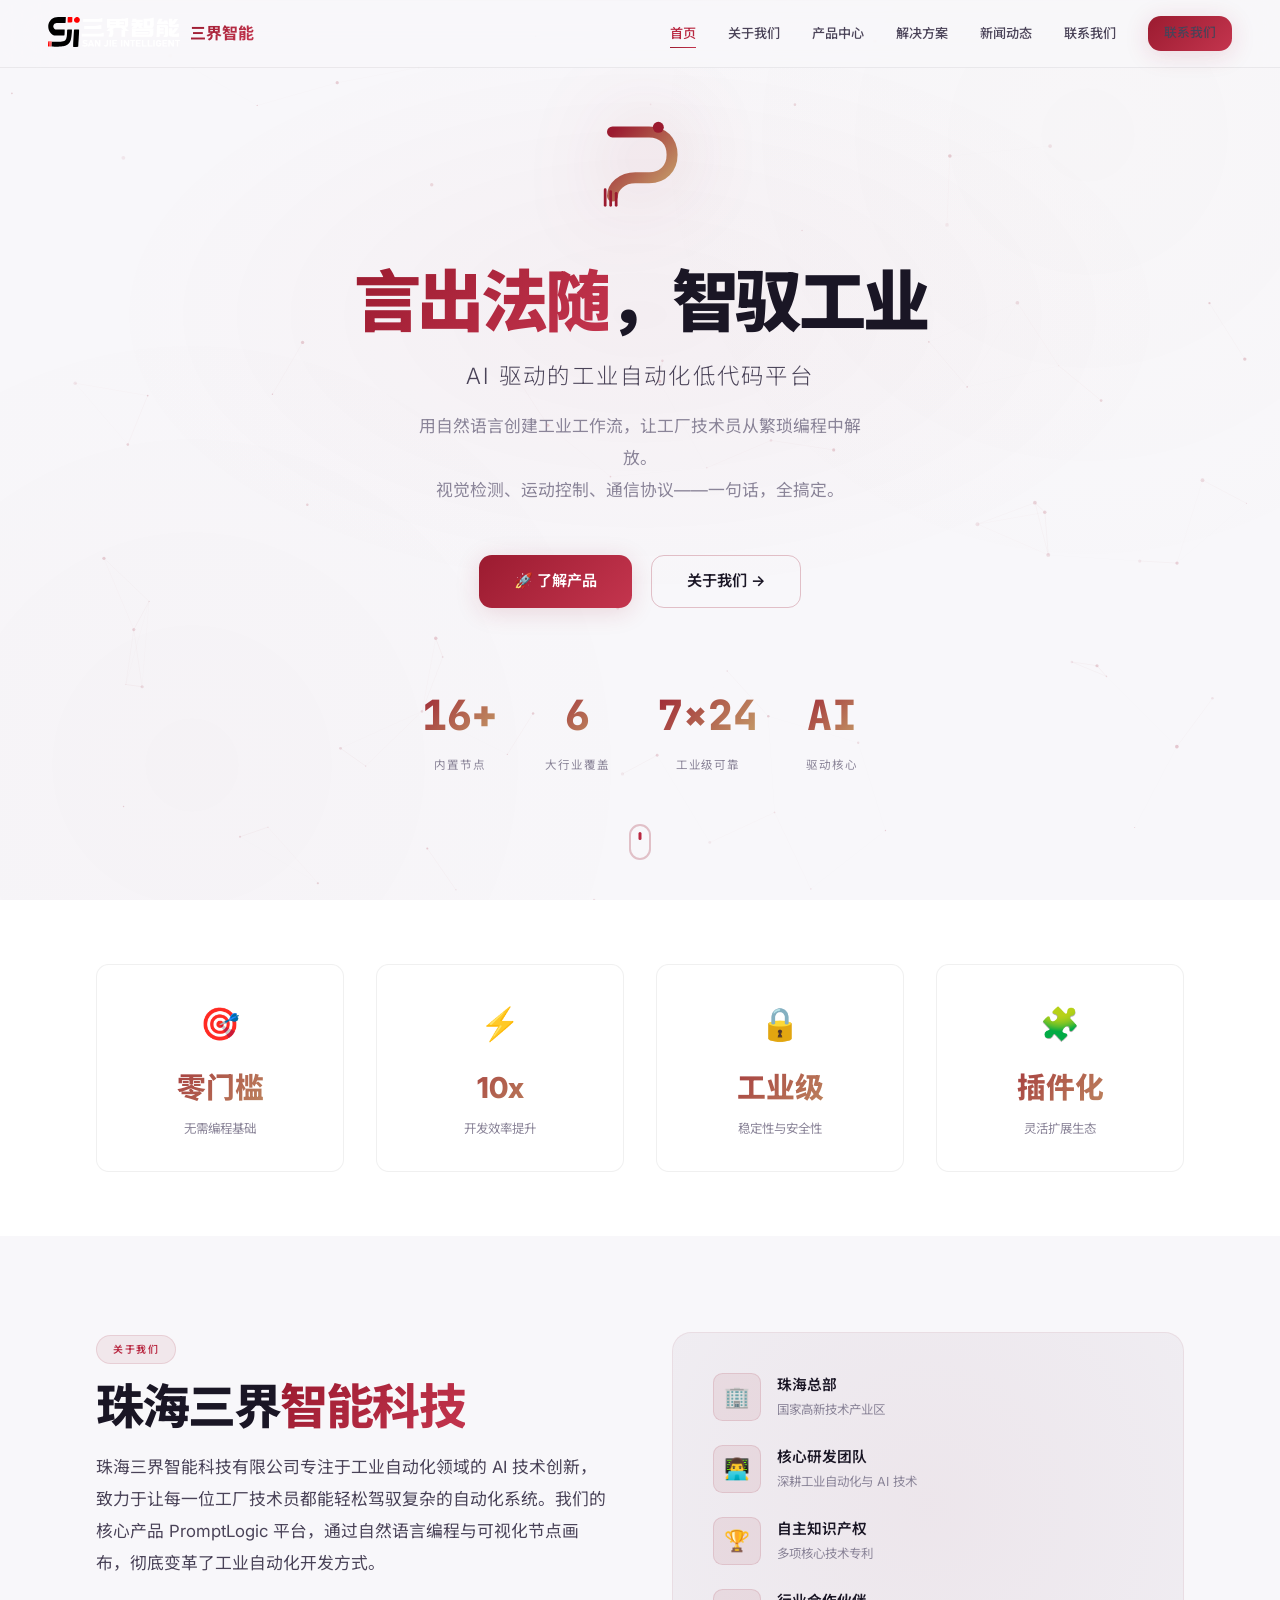
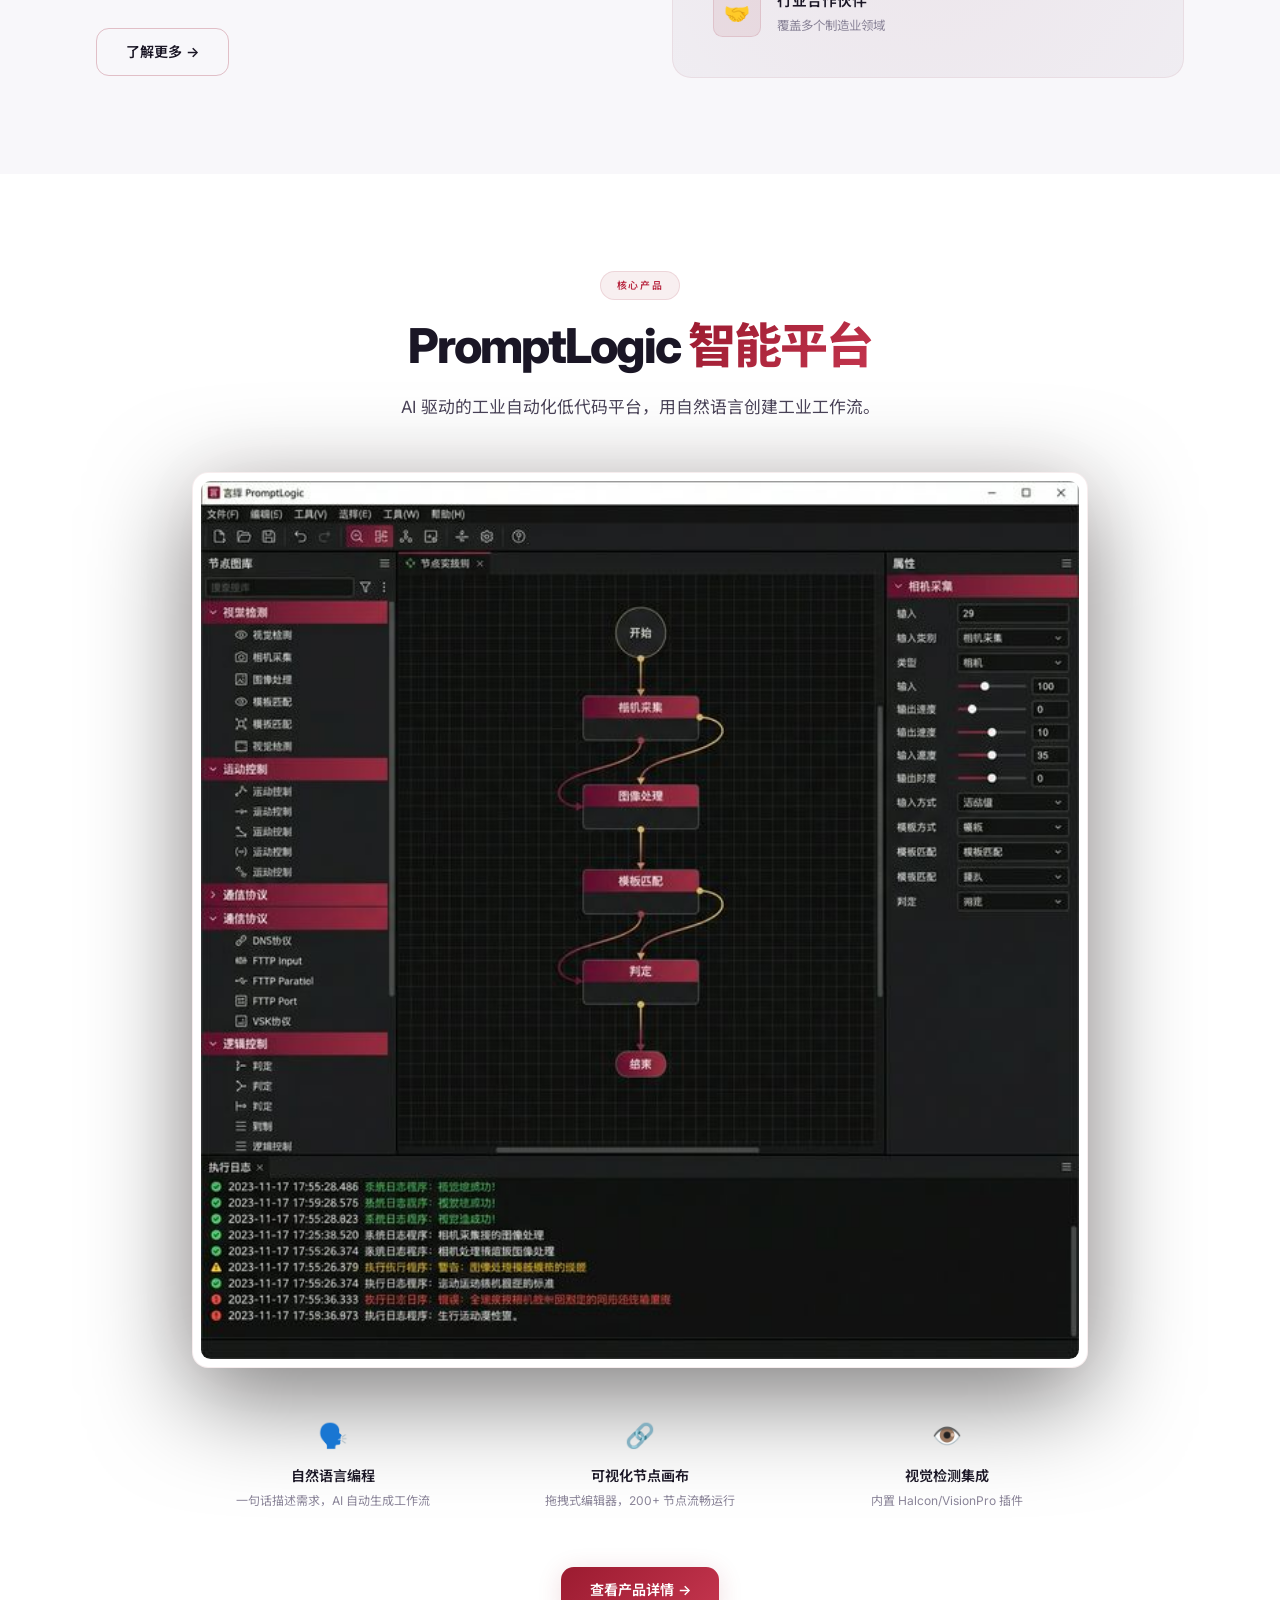
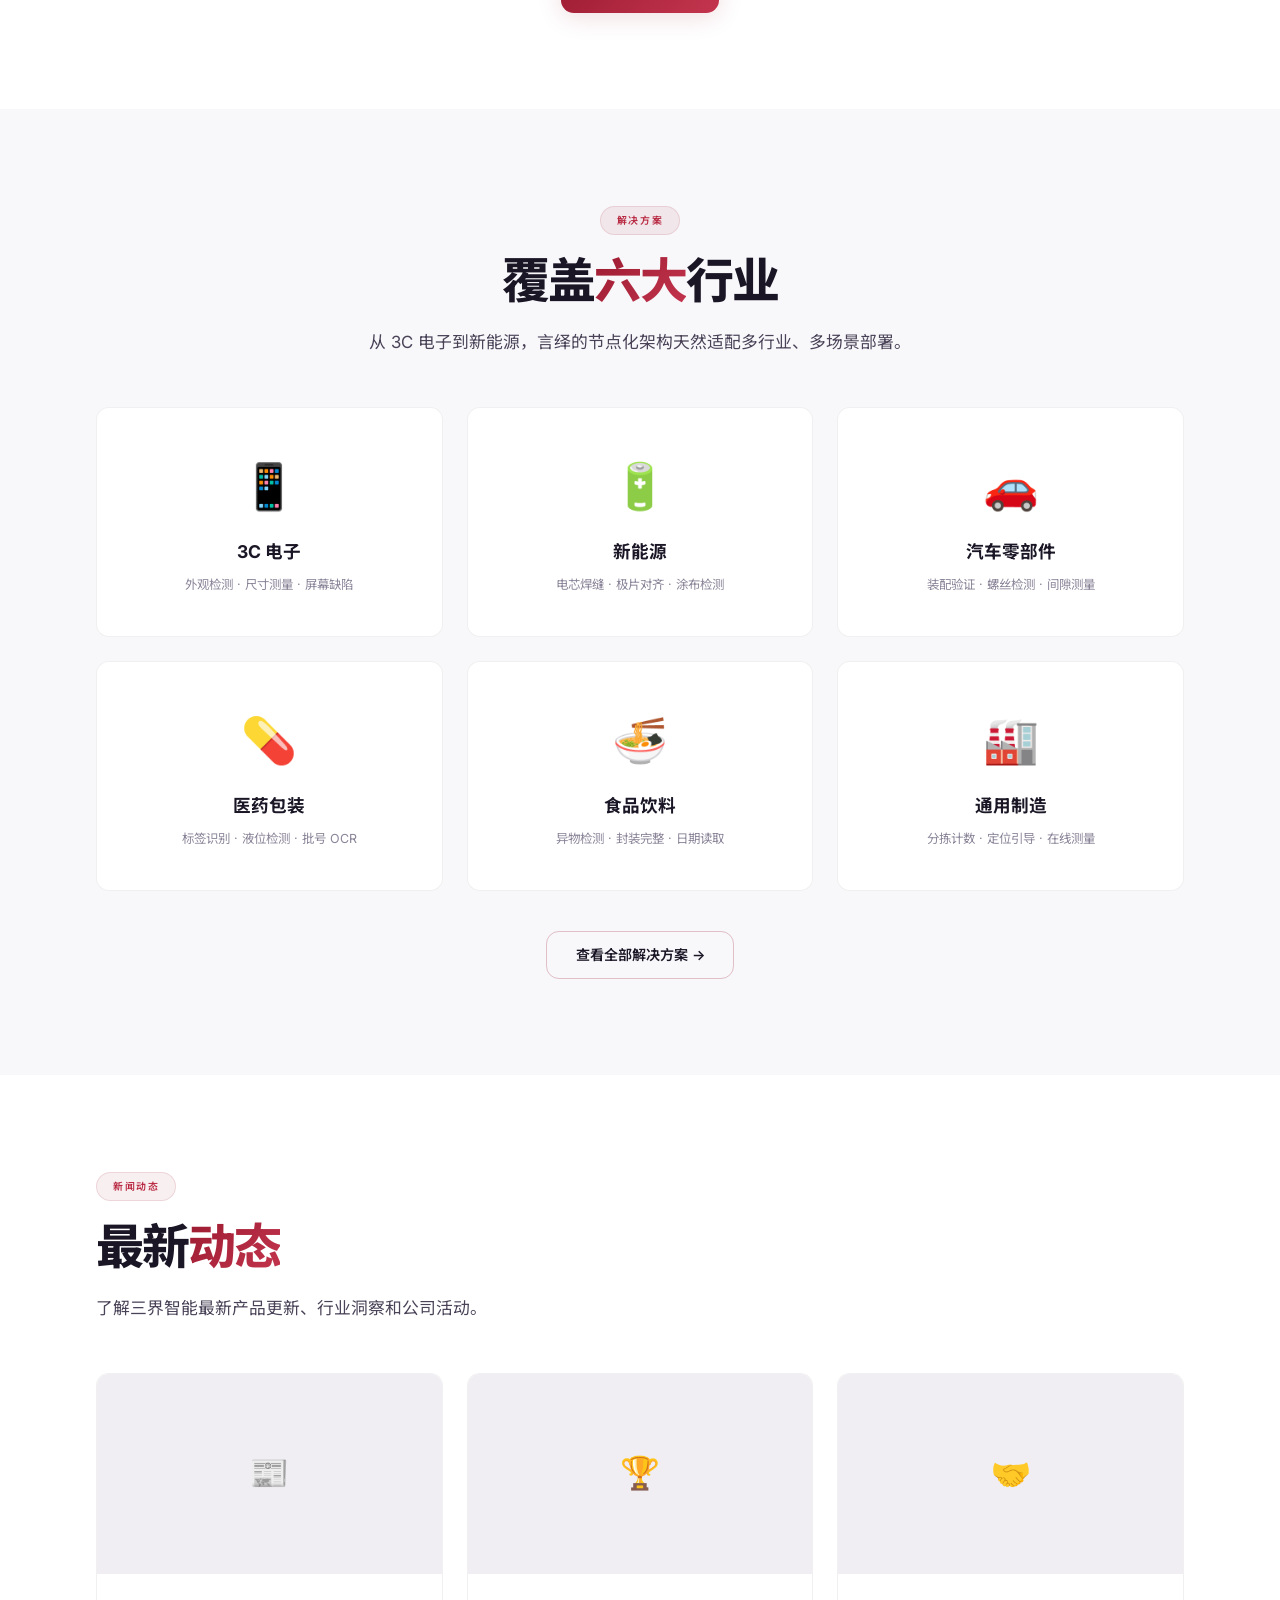
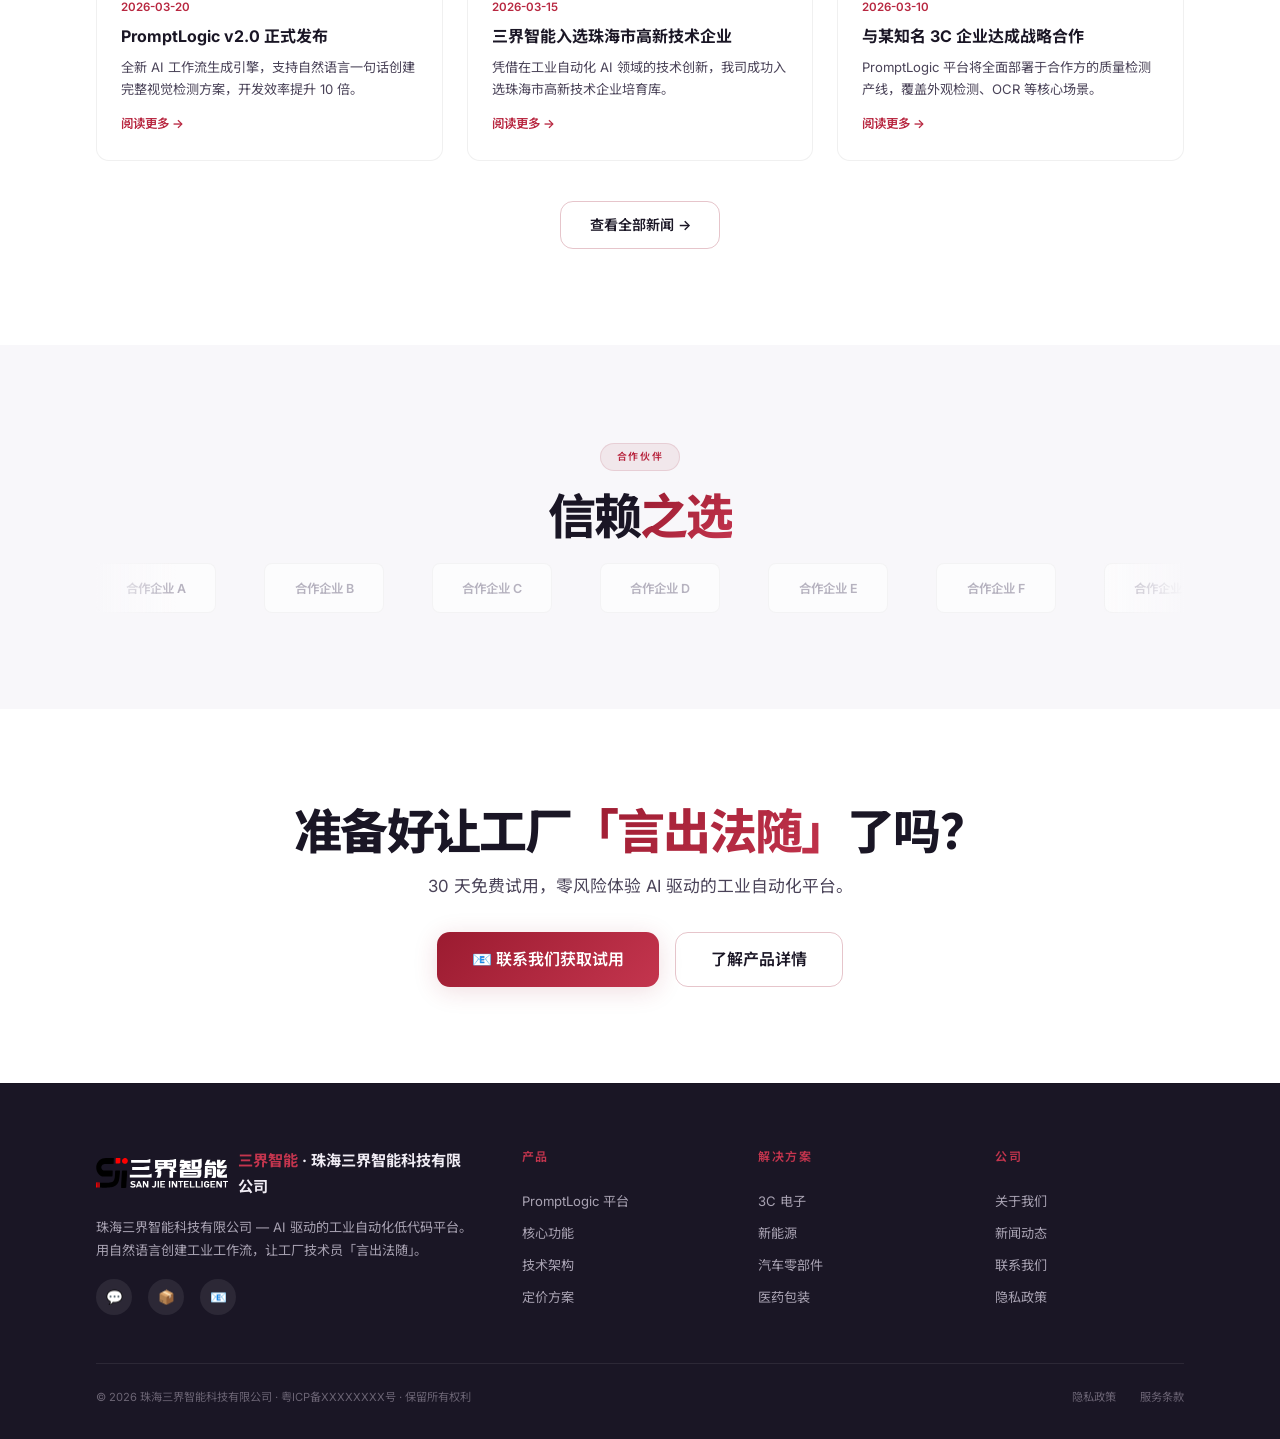
==== commit 3d21740c: "feat: 整体配色切换为浅灰白色主题，适配深色公司Logo" ====
--- a/index.html
+++ b/index.html
@@ -15,14 +15,14 @@
 }
 .hero::before{
   content:'';position:absolute;inset:0;
-  background:radial-gradient(ellipse 60% 45% at 50% 35%,rgba(155,27,48,.06) 0%,transparent 70%),
-             radial-gradient(circle at 15% 85%,rgba(110,19,34,.04) 0%,transparent 35%),
+  background:radial-gradient(ellipse 60% 45% at 50% 35%,rgba(155,27,48,.04) 0%,transparent 70%),
+             radial-gradient(circle at 15% 85%,rgba(110,19,34,.02) 0%,transparent 35%),
              radial-gradient(circle at 85% 15%,rgba(201,169,110,.02) 0%,transparent 35%);
   pointer-events:none;z-index:0;
 }
 .hero::after{
   content:'';position:absolute;top:0;left:0;right:0;height:1px;
-  background:linear-gradient(90deg,transparent,rgba(155,27,48,.2),transparent);
+  background:linear-gradient(90deg,transparent,rgba(0,0,0,.06),transparent);
 }
 .hero-content{position:relative;z-index:1}
 .hero-logo{margin-bottom:2.5rem}
@@ -32,8 +32,8 @@
   animation:logoPulse 4s ease-in-out infinite;
 }
 @keyframes logoPulse{
-  0%,100%{filter:drop-shadow(0 0 30px rgba(155,27,48,.25))}
-  50%{filter:drop-shadow(0 0 60px rgba(155,27,48,.5))}
+  0%,100%{filter:drop-shadow(0 0 20px rgba(155,27,48,.15))}
+  50%{filter:drop-shadow(0 0 40px rgba(155,27,48,.3))}
 }
 .hero h1{font-size:4.2rem;font-weight:900;letter-spacing:-.05em;line-height:1.05;margin-bottom:1.2rem}
 .hero .subtitle{font-size:1.4rem;color:var(--text2);font-weight:300;letter-spacing:.1em;margin-bottom:1rem}
@@ -52,7 +52,7 @@
 .highlight-item{
   text-align:center;padding:2rem 1rem;
   border-radius:var(--radius);
-  background:var(--bg2);border:1px solid rgba(155,27,48,.05);
+  background:var(--bg2);border:1px solid rgba(0,0,0,.06);
   transition:var(--transition);
 }
 .highlight-item:hover{border-color:rgba(155,27,48,.15);transform:translateY(-3px)}
--- a/styles.css
+++ b/styles.css
@@ -5,36 +5,36 @@
 /* === Reset & Variables === */
 *{margin:0;padding:0;box-sizing:border-box}
 :root{
-  --bg:#08080c;
-  --bg2:#0e0c12;
-  --bg3:#16121e;
-  --bg4:#1e1828;
+  --bg:#f8f7fa;
+  --bg2:#ffffff;
+  --bg3:#f0eef3;
+  --bg4:#e8e5ed;
   --wine:#9b1b30;
-  --wine-light:#c4354e;
+  --wine-light:#b82740;
   --wine-dark:#6e1322;
-  --wine-glow:rgba(155,27,48,.3);
-  --gold:#c9a96e;
-  --gold-light:#e0c78a;
+  --wine-glow:rgba(155,27,48,.15);
+  --gold:#a8863a;
+  --gold-light:#c9a96e;
   --blue:#2563eb;
   --blue-light:#60a5fa;
-  --text:#f0ecf4;
-  --text2:#a8a2b2;
-  --text3:#6b6474;
+  --text:#1a1625;
+  --text2:#4a4358;
+  --text3:#8a8498;
   --grad1:linear-gradient(135deg,#9b1b30,#c4354e);
   --grad2:linear-gradient(135deg,#c4354e,#e0c78a);
   --grad3:linear-gradient(135deg,#9b1b30,#c9a96e);
   --radius:.8rem;
   --radius-lg:1.2rem;
-  --shadow-sm:0 4px 16px rgba(0,0,0,.2);
-  --shadow-md:0 8px 32px rgba(0,0,0,.3);
-  --shadow-lg:0 20px 60px rgba(0,0,0,.4);
+  --shadow-sm:0 4px 16px rgba(0,0,0,.06);
+  --shadow-md:0 8px 32px rgba(0,0,0,.08);
+  --shadow-lg:0 20px 60px rgba(0,0,0,.1);
   --transition:.4s cubic-bezier(.25,.8,.25,1);
 }
 
 html{font-size:16px;scroll-behavior:smooth}
 body{font-family:'Inter','Noto Sans SC',sans-serif;background:var(--bg);color:var(--text);overflow-x:hidden;line-height:1.7}
 a{color:var(--wine-light);text-decoration:none;transition:var(--transition)}
-a:hover{color:var(--gold)}
+a:hover{color:var(--wine-dark)}
 ::selection{background:var(--wine);color:#fff}
 img{max-width:100%;height:auto}
 
@@ -61,16 +61,16 @@
   position:fixed;top:0;left:0;right:0;z-index:1000;
   padding:1rem 3rem;
   display:flex;align-items:center;justify-content:space-between;
-  background:rgba(8,8,12,.6);
+  background:rgba(248,247,250,.75);
   backdrop-filter:blur(28px) saturate(1.3);
-  border-bottom:1px solid rgba(155,27,48,.06);
+  border-bottom:1px solid rgba(0,0,0,.06);
   transition:var(--transition);
 }
 .navbar.scrolled{
   padding:.55rem 3rem;
-  background:rgba(8,8,12,.92);
-  border-bottom-color:rgba(155,27,48,.12);
-  box-shadow:0 8px 40px rgba(0,0,0,.5);
+  background:rgba(255,255,255,.95);
+  border-bottom-color:rgba(0,0,0,.08);
+  box-shadow:0 4px 24px rgba(0,0,0,.06);
 }
 .nav-brand{display:flex;align-items:center;gap:.6rem;text-decoration:none;color:var(--text)}
 .nav-brand svg{width:28px;height:28px}
@@ -111,12 +111,12 @@
 }
 .btn-outline{
   background:transparent;color:var(--text);
-  border:1.5px solid rgba(155,27,48,.3);
+  border:1.5px solid rgba(155,27,48,.25);
 }
 .btn-outline:hover{
   border-color:var(--wine-light);
   background:rgba(155,27,48,.05);
-  color:#fff;
+  color:var(--wine-dark);
   transform:translateY(-1px);
 }
 .btn-ghost{background:transparent;color:var(--wine-light);padding:.5rem 1rem}
@@ -149,7 +149,7 @@
 /* === Cards === */
 .card{
   background:var(--bg2);
-  border:1px solid rgba(155,27,48,.05);
+  border:1px solid rgba(0,0,0,.06);
   border-radius:var(--radius);
   padding:2rem;
   transition:var(--transition);
@@ -158,11 +158,11 @@
 .card::before{
   content:'';position:absolute;inset:-1px;
   border-radius:var(--radius);
-  background:linear-gradient(135deg,rgba(155,27,48,.15),transparent 60%);
+  background:linear-gradient(135deg,rgba(155,27,48,.08),transparent 60%);
   opacity:0;transition:var(--transition);z-index:0;
 }
 .card:hover{
-  border-color:rgba(155,27,48,.15);
+  border-color:rgba(155,27,48,.12);
   transform:translateY(-5px);
   box-shadow:var(--shadow-lg);
 }
@@ -181,13 +181,13 @@
 }
 .page-hero::before{
   content:'';position:absolute;inset:0;
-  background:radial-gradient(ellipse 60% 50% at 50% 40%,rgba(155,27,48,.06) 0%,transparent 70%),
-             radial-gradient(circle at 20% 80%,rgba(110,19,34,.04) 0%,transparent 35%);
+  background:radial-gradient(ellipse 60% 50% at 50% 40%,rgba(155,27,48,.04) 0%,transparent 70%),
+             radial-gradient(circle at 20% 80%,rgba(110,19,34,.02) 0%,transparent 35%);
   pointer-events:none;
 }
 .page-hero::after{
   content:'';position:absolute;bottom:0;left:0;right:0;height:1px;
-  background:linear-gradient(90deg,transparent,rgba(155,27,48,.15),transparent);
+  background:linear-gradient(90deg,transparent,rgba(0,0,0,.08),transparent);
 }
 .page-hero h1{margin-bottom:.8rem;position:relative}
 .page-hero .page-desc{
@@ -198,9 +198,10 @@
 
 /* === Footer === */
 .footer{
-  background:var(--bg2);
-  border-top:1px solid rgba(155,27,48,.06);
+  background:#1a1625;
+  border-top:1px solid rgba(0,0,0,.08);
   padding:4rem 0 2rem;
+  color:#f0ecf4;
 }
 .footer-top{
   display:grid;
@@ -210,42 +211,43 @@
 }
 .footer-brand-block .footer-logo{
   display:flex;align-items:center;gap:.6rem;
-  margin-bottom:1rem;text-decoration:none;color:var(--text);
+  margin-bottom:1rem;text-decoration:none;color:#f0ecf4;
 }
 .footer-brand-block .footer-logo svg{width:24px;height:24px}
+.footer-brand-block .footer-logo img{filter:brightness(10)}
 .footer-brand-block .footer-logo span{font-size:.95rem;font-weight:700}
-.footer-brand-block .footer-logo .cn{background:var(--grad1);-webkit-background-clip:text;-webkit-text-fill-color:transparent}
-.footer-brand-block p{font-size:.82rem;color:var(--text3);line-height:1.8;margin-bottom:1rem}
+.footer-brand-block .footer-logo .cn{color:#c4354e}
+.footer-brand-block p{font-size:.82rem;color:#a8a2b2;line-height:1.8;margin-bottom:1rem}
 .footer-social{display:flex;gap:1rem}
 .footer-social a{
   width:36px;height:36px;
   border-radius:50%;
-  background:var(--bg3);
+  background:rgba(255,255,255,.08);
   display:flex;align-items:center;justify-content:center;
-  color:var(--text3);font-size:.85rem;transition:.3s;
+  color:#a8a2b2;font-size:.85rem;transition:.3s;
 }
 .footer-social a:hover{background:var(--wine);color:#fff}
 
 .footer-col h4{
   font-size:.75rem;font-weight:600;
   text-transform:uppercase;letter-spacing:.12em;
-  color:var(--wine-light);margin-bottom:1.2rem;
+  color:#c4354e;margin-bottom:1.2rem;
 }
 .footer-col a{
   display:block;font-size:.82rem;
-  color:var(--text3);padding:.3rem 0;transition:.3s;
-}
-.footer-col a:hover{color:var(--text);padding-left:.3rem}
+  color:#a8a2b2;padding:.3rem 0;transition:.3s;
+}
+.footer-col a:hover{color:#f0ecf4;padding-left:.3rem}
 
 .footer-bottom{
-  border-top:1px solid rgba(255,255,255,.03);
+  border-top:1px solid rgba(255,255,255,.08);
   padding-top:1.5rem;
   display:flex;justify-content:space-between;align-items:center;
 }
-.footer-copy{font-size:.7rem;color:var(--text3)}
+.footer-copy{font-size:.7rem;color:#6b6474}
 .footer-legal{display:flex;gap:1.5rem}
-.footer-legal a{font-size:.7rem;color:var(--text3)}
-.footer-legal a:hover{color:var(--wine-light)}
+.footer-legal a{font-size:.7rem;color:#6b6474}
+.footer-legal a:hover{color:#c4354e}
 
 /* === Scroll Animations === */
 .fade-up{opacity:0;transform:translateY(40px);transition:opacity .8s cubic-bezier(.16,1,.3,1),transform .8s cubic-bezier(.16,1,.3,1)}
@@ -263,7 +265,7 @@
 .quote{
   border-left:3px solid var(--wine);
   padding:1rem 1.5rem;
-  background:rgba(155,27,48,.025);
+  background:rgba(155,27,48,.04);
   border-radius:0 var(--radius) var(--radius) 0;
   font-size:.95rem;color:var(--wine-light);
   font-style:italic;
@@ -294,10 +296,10 @@
 .timeline-item:nth-child(even){flex-direction:row-reverse}
 .timeline-content{
   width:calc(50% - 3rem);
-  background:var(--bg2);border:1px solid rgba(155,27,48,.06);
+  background:var(--bg2);border:1px solid rgba(0,0,0,.06);
   border-radius:var(--radius);padding:1.5rem;
 }
-.timeline-content:hover{border-color:rgba(155,27,48,.15)}
+.timeline-content:hover{border-color:rgba(155,27,48,.12)}
 .timeline-dot{
   position:absolute;left:50%;transform:translateX(-50%);
   width:16px;height:16px;border-radius:50%;
@@ -313,7 +315,7 @@
 
 /* === News Cards === */
 .news-card{
-  background:var(--bg2);border:1px solid rgba(155,27,48,.05);
+  background:var(--bg2);border:1px solid rgba(0,0,0,.06);
   border-radius:var(--radius);overflow:hidden;transition:var(--transition);
 }
 .news-card:hover{
@@ -348,7 +350,7 @@
 }
 .form-input{
   width:100%;padding:.75rem 1rem;
-  background:var(--bg3);border:1px solid rgba(155,27,48,.08);
+  background:var(--bg3);border:1px solid rgba(0,0,0,.1);
   border-radius:var(--radius);color:var(--text);
   font-size:.88rem;font-family:inherit;
   transition:.3s;outline:none;
@@ -378,9 +380,9 @@
 /* === Showcase Frame === */
 .showcase-frame{
   position:relative;background:var(--bg2);
-  border:1px solid rgba(155,27,48,.08);
+  border:1px solid rgba(0,0,0,.08);
   border-radius:1rem;padding:.5rem;
-  box-shadow:var(--shadow-lg),0 0 120px rgba(155,27,48,.03),inset 0 1px 0 rgba(255,255,255,.02);
+  box-shadow:0 20px 60px rgba(0,0,0,.1),0 0 80px rgba(155,27,48,.02);
   max-width:64rem;margin:0 auto;
 }
 .showcase-frame img{width:100%;border-radius:.6rem;display:block;transition:opacity .5s}
@@ -388,12 +390,12 @@
 
 /* === Architecture Layers === */
 .arch-layers{
-  background:var(--bg2);border:1px solid rgba(155,27,48,.06);
+  background:var(--bg2);border:1px solid rgba(0,0,0,.06);
   border-radius:var(--radius);padding:2.2rem;
   max-width:56rem;margin:0 auto;
 }
 .arch-layer{
-  border:1px solid rgba(155,27,48,.06);border-radius:.5rem;
+  border:1px solid rgba(0,0,0,.06);border-radius:.5rem;
   padding:1rem 1.2rem;margin-bottom:.6rem;
 }
 .arch-layer:last-child{margin-bottom:0}
@@ -403,17 +405,17 @@
 }
 .arch-tags{display:flex;gap:.5rem;flex-wrap:wrap}
 .arch-tag{
-  background:rgba(155,27,48,.03);border:1px solid rgba(155,27,48,.06);
+  background:rgba(155,27,48,.04);border:1px solid rgba(155,27,48,.08);
   border-radius:.35rem;padding:.35rem .8rem;font-size:.78rem;
 }
-.arch-tag.highlight{border-color:rgba(155,27,48,.2);background:rgba(155,27,48,.08);font-weight:600}
+.arch-tag.highlight{border-color:rgba(155,27,48,.2);background:rgba(155,27,48,.1);font-weight:600}
 .arch-connector{text-align:center;color:var(--wine-light);font-size:.7rem;margin:.3rem 0;opacity:.5}
 
 /* === Pricing Cards === */
 .pricing-card{text-align:center;padding:2.5rem 1.5rem;position:relative}
 .pricing-card.featured{
-  border-color:rgba(155,27,48,.25);
-  background:linear-gradient(160deg,var(--bg2),rgba(155,27,48,.04));
+  border-color:rgba(155,27,48,.2);
+  background:linear-gradient(160deg,#fff,rgba(155,27,48,.03));
 }
 .pricing-card.featured::before{
   content:'推荐';position:absolute;top:-.65rem;left:50%;
@@ -438,20 +440,20 @@
 .compare{display:flex;gap:2rem;align-items:stretch}
 .compare-side{
   flex:1;background:var(--bg2);border-radius:var(--radius);
-  padding:2.5rem;border:1px solid rgba(255,255,255,.03);
-}
-.compare-side.good{border-color:rgba(155,27,48,.12);background:linear-gradient(160deg,var(--bg2),rgba(155,27,48,.03))}
+  padding:2.5rem;border:1px solid rgba(0,0,0,.06);
+}
+.compare-side.good{border-color:rgba(155,27,48,.12);background:linear-gradient(160deg,#fff,rgba(155,27,48,.03))}
 .compare-arrow{display:flex;align-items:center;font-size:2.4rem;color:var(--wine-light);opacity:.4}
 .compare-side h3{font-size:1.15rem;font-weight:700;margin-bottom:1.4rem}
 .compare-side.bad h3{color:var(--text3)}
 .compare-side.good h3{color:var(--wine-light)}
 .flow-steps{display:flex;flex-wrap:wrap;gap:.5rem;align-items:center;margin-bottom:1.2rem}
 .flow-step{
-  background:var(--bg3);border:1px solid rgba(255,255,255,.04);
+  background:var(--bg3);border:1px solid rgba(0,0,0,.06);
   border-radius:.4rem;padding:.4rem .8rem;font-size:.8rem;font-weight:500;
 }
 .flow-arrow{color:var(--text3);font-size:.85rem}
-.compare-side.good .flow-step{border-color:rgba(155,27,48,.12);background:rgba(155,27,48,.04)}
+.compare-side.good .flow-step{border-color:rgba(155,27,48,.12);background:rgba(155,27,48,.05)}
 
 /* === Industry Cards === */
 .industry-card{text-align:center;padding:2.5rem 1.5rem}
@@ -480,12 +482,12 @@
 }
 .partner-logo{
   min-width:120px;height:50px;
-  background:var(--bg3);border:1px solid rgba(155,27,48,.06);
+  background:var(--bg2);border:1px solid rgba(0,0,0,.06);
   border-radius:.5rem;
   display:flex;align-items:center;justify-content:center;
   padding:.5rem 1.5rem;
   color:var(--text3);font-size:.78rem;font-weight:600;
-  opacity:.5;transition:.3s;
+  opacity:.6;transition:.3s;
 }
 .partner-logo:hover{opacity:1;border-color:rgba(155,27,48,.15)}
 .partners-overflow{overflow:hidden;position:relative}
@@ -513,7 +515,7 @@
   .nav-links{
     display:none;
     position:fixed;top:60px;left:0;right:0;
-    background:rgba(8,8,12,.98);
+    background:rgba(255,255,255,.98);
     flex-direction:column;padding:2rem;gap:1.2rem;
     border-bottom:1px solid rgba(155,27,48,.1);
   }
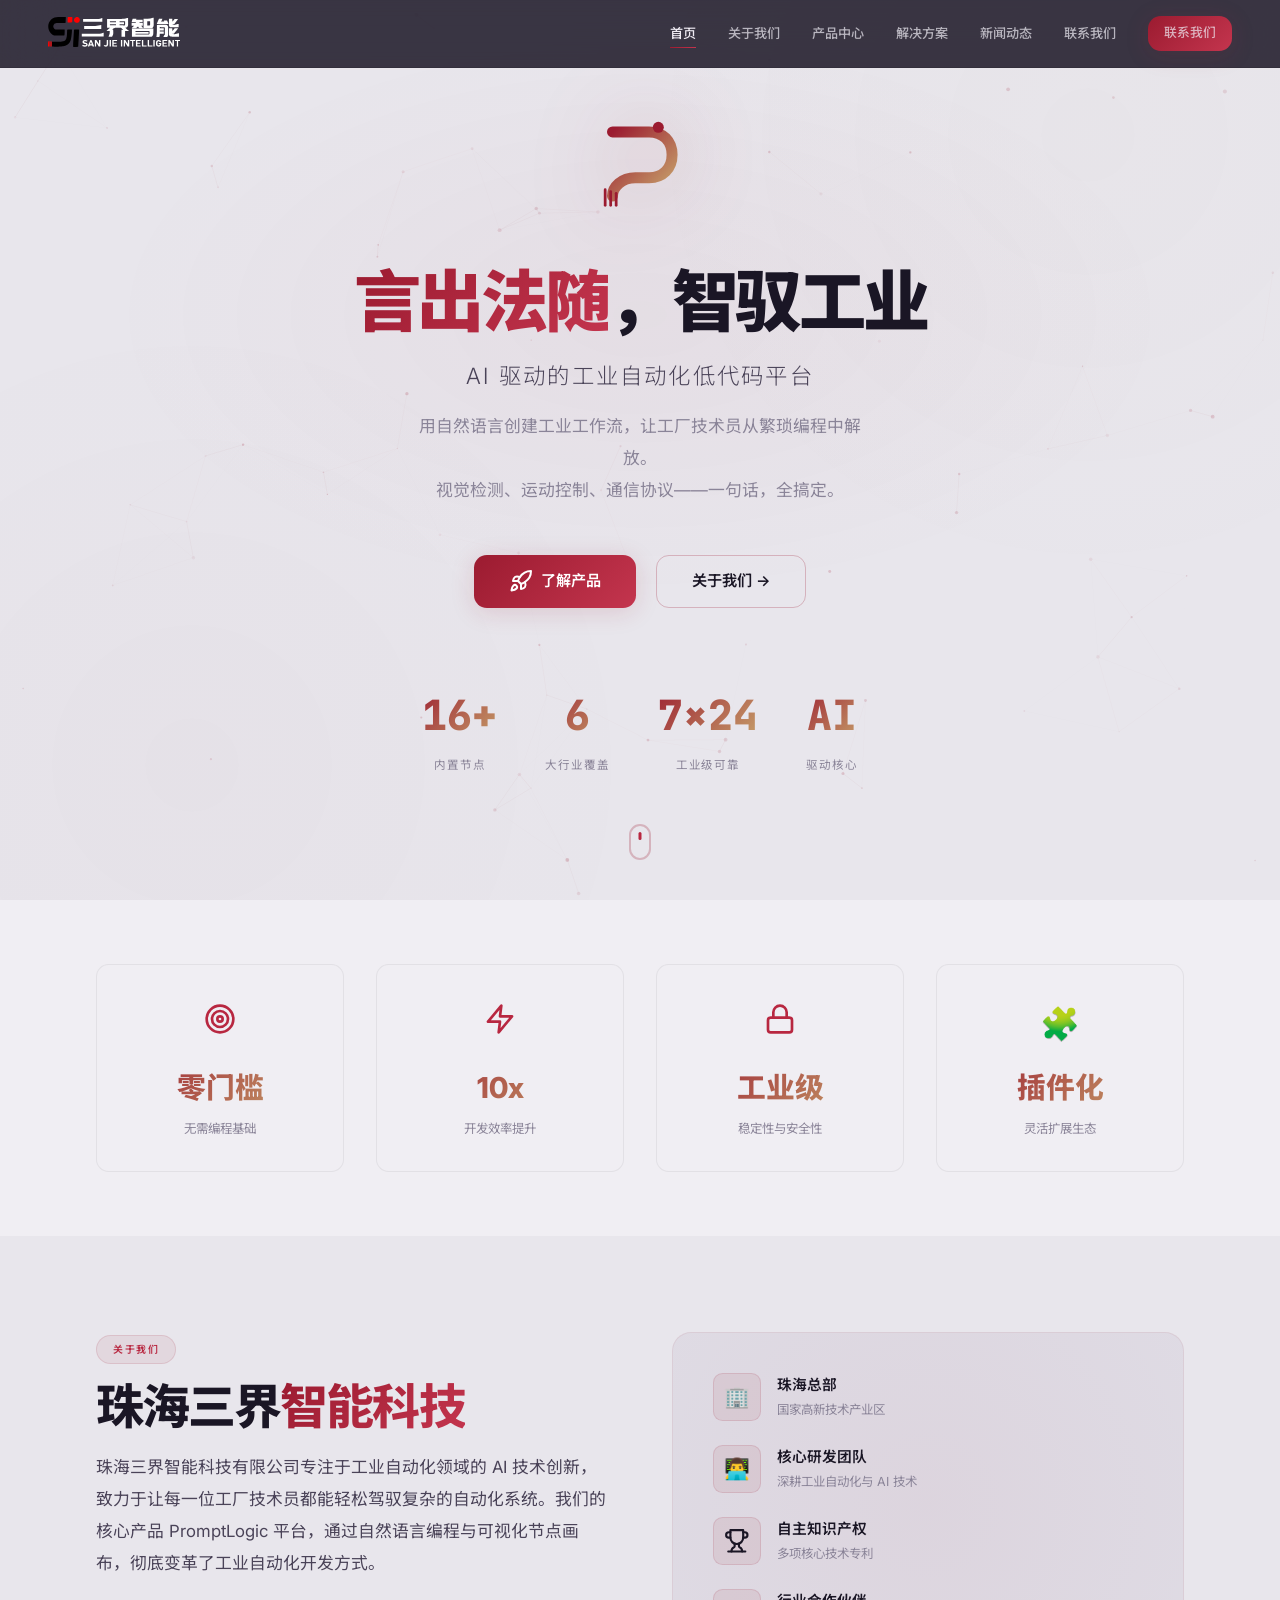
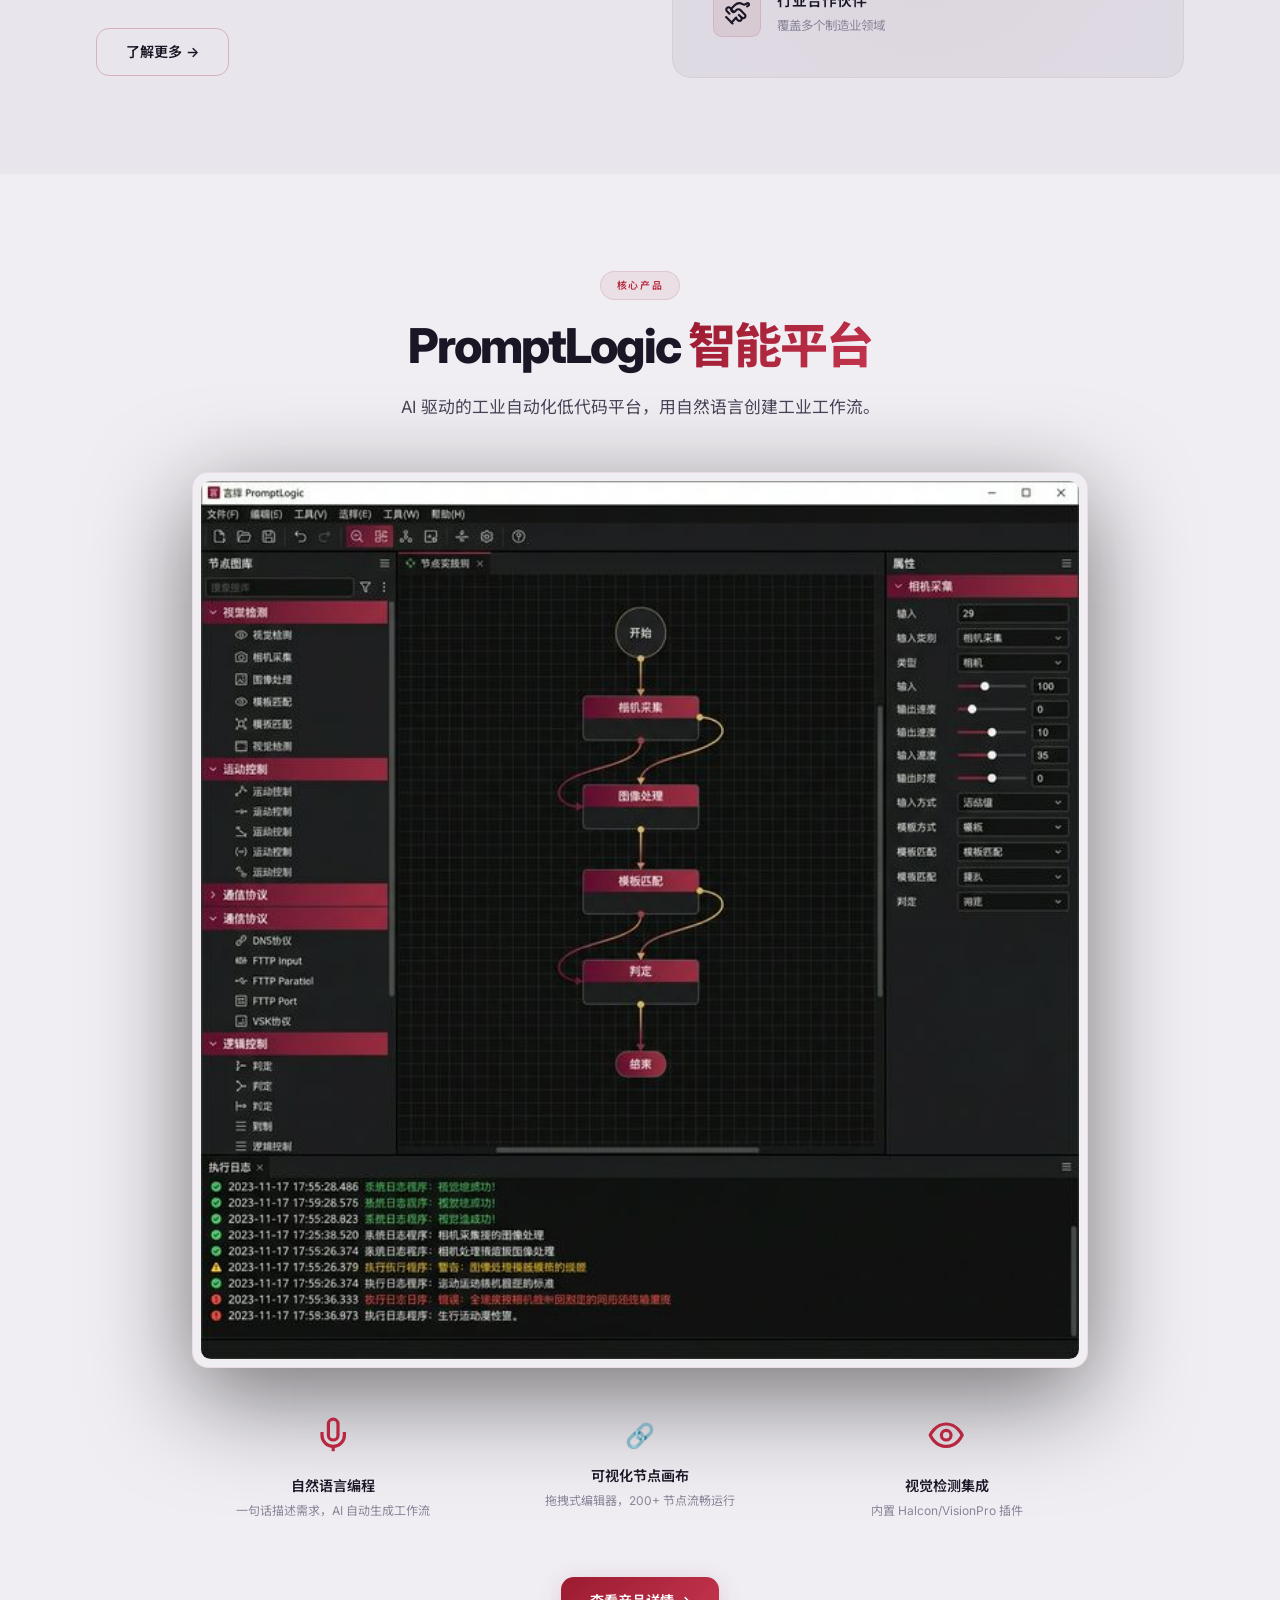
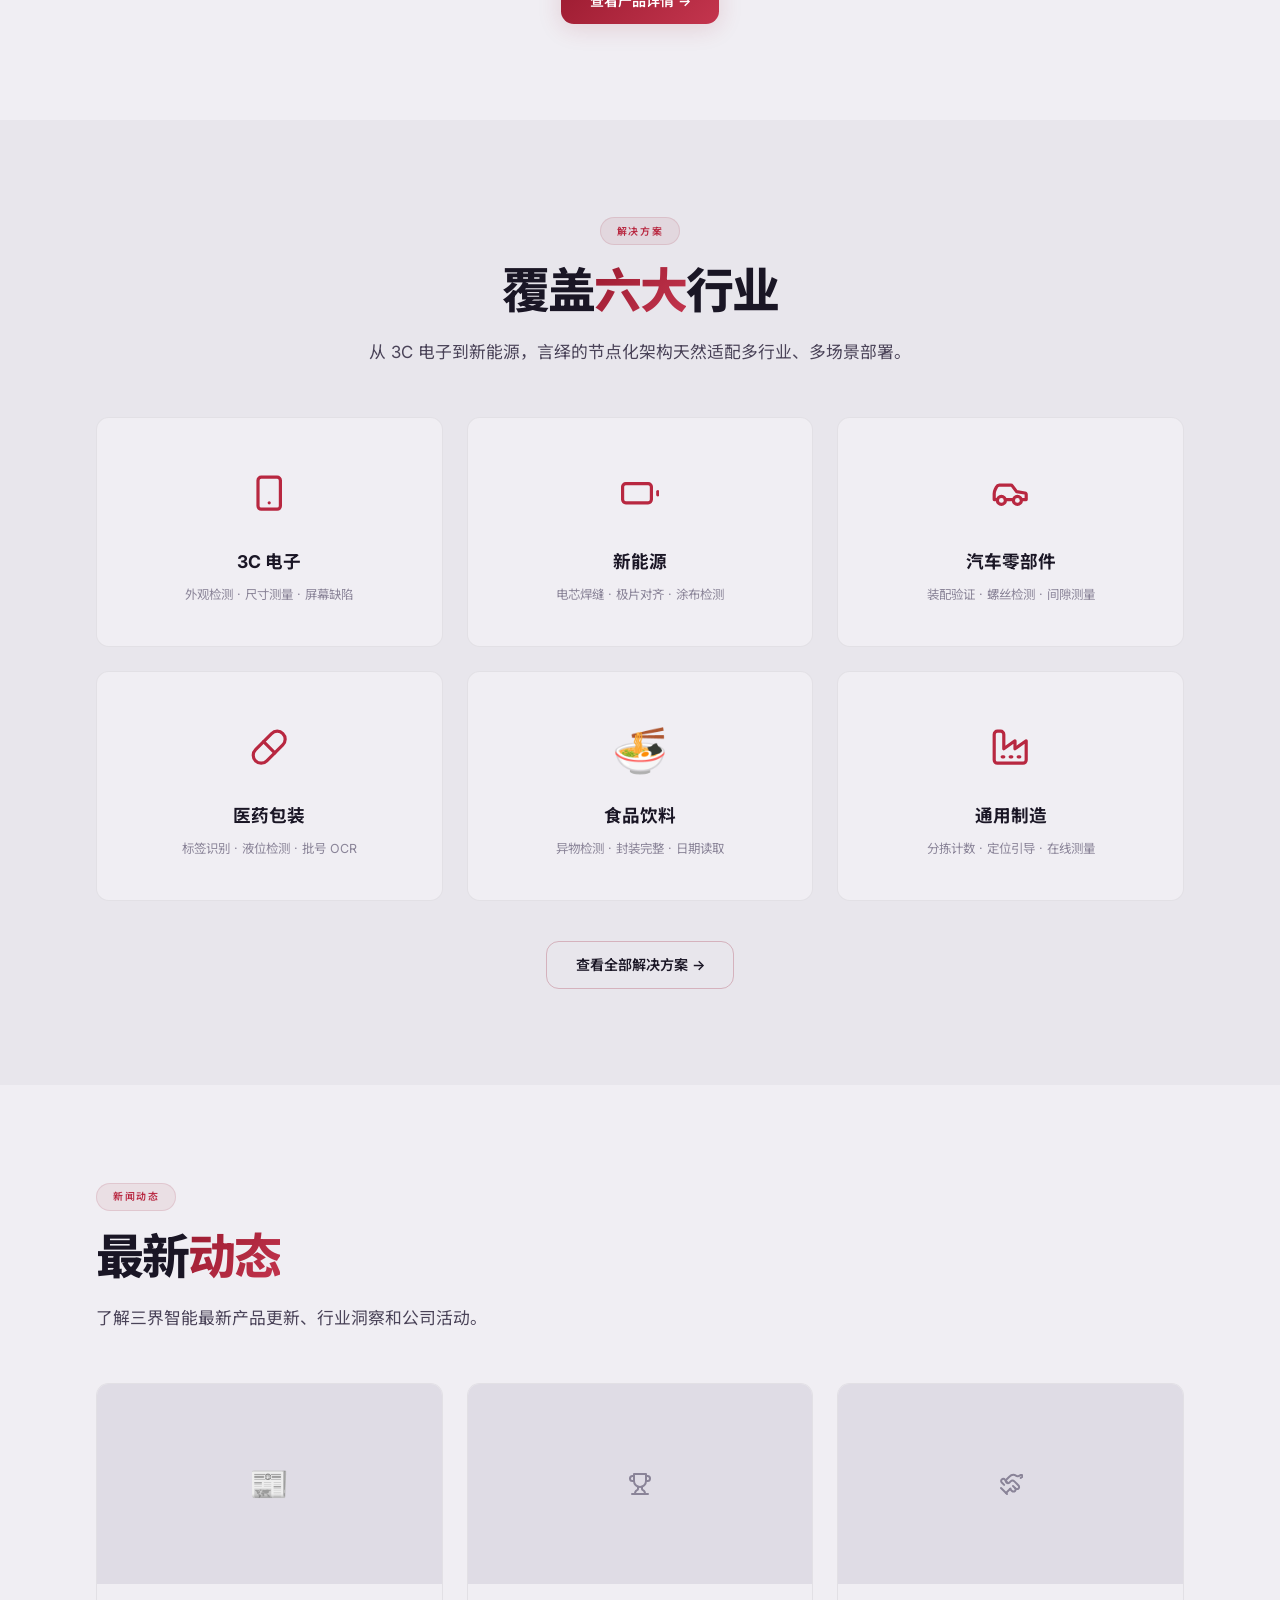
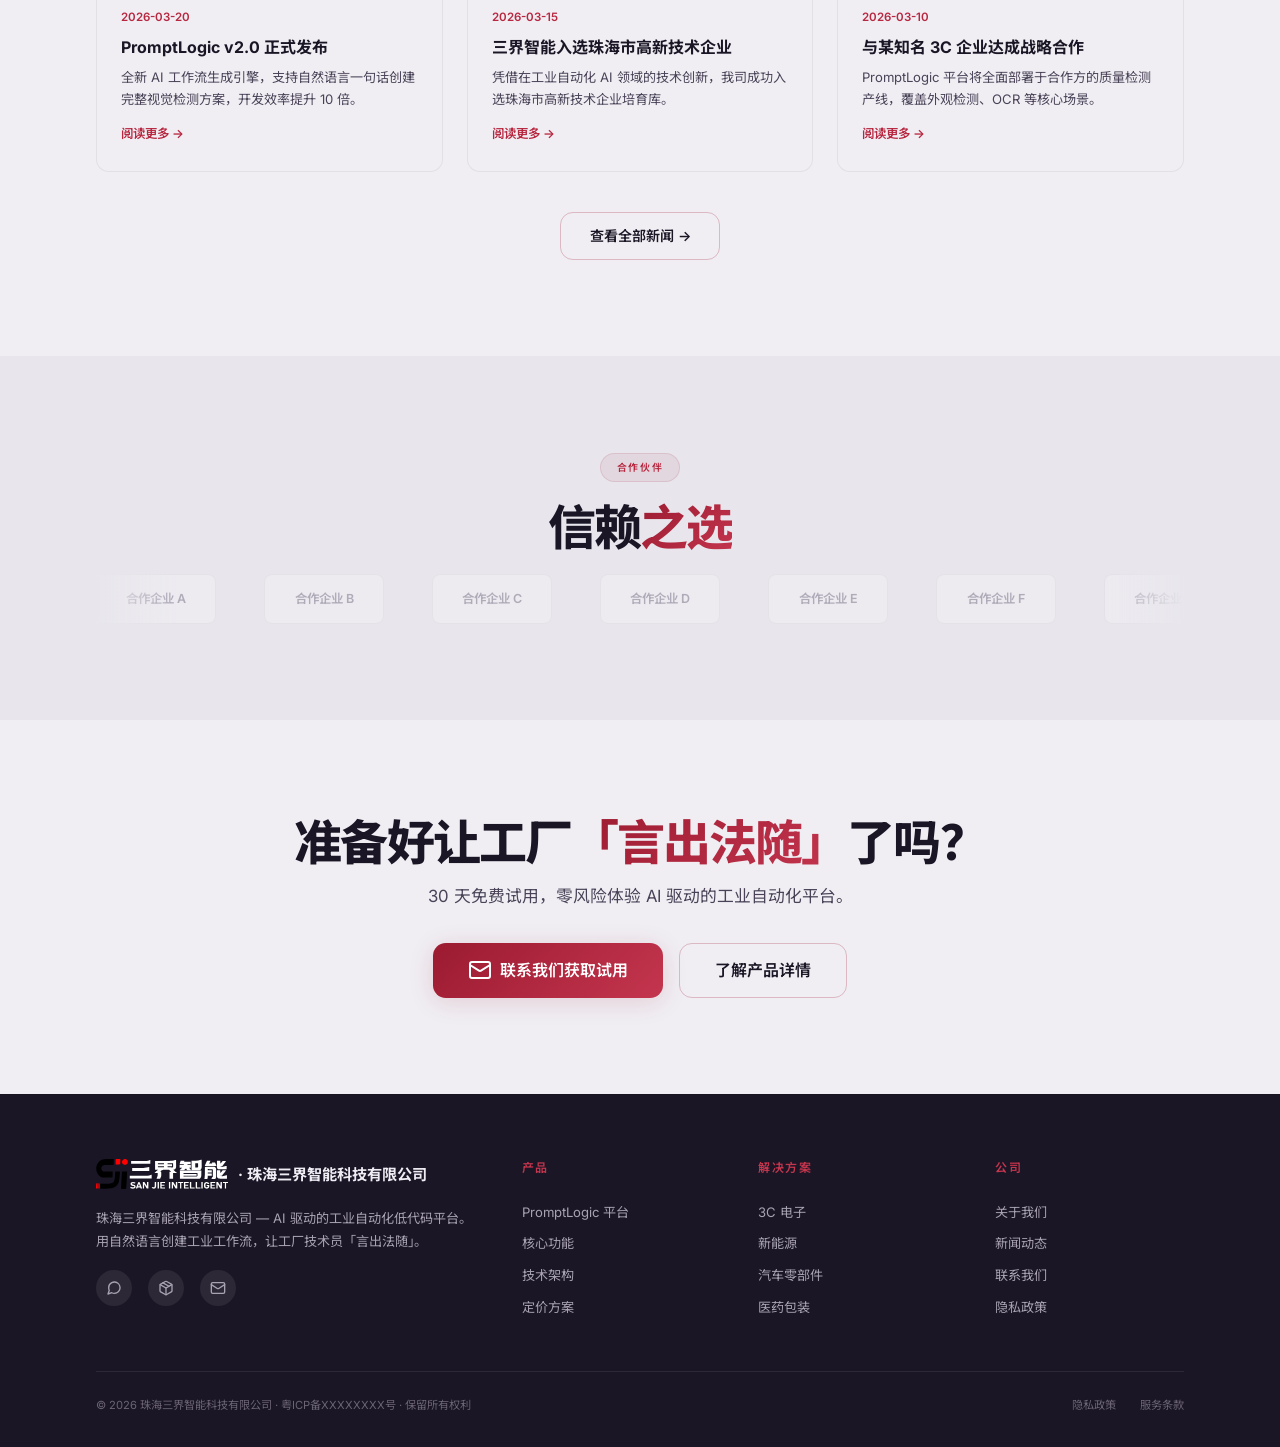
==== commit 6eaf610d: "feat: 全站emoji图标替换为SVG矢量图标 - 新增icons.js图标库和styles.css图标样式 - 6个页面及components.js全部使用内联SVG" ====
--- a/index.html
+++ b/index.html
@@ -141,7 +141,7 @@
     <div class="subtitle">AI 驱动的工业自动化低代码平台</div>
     <p class="tagline">用自然语言创建工业工作流，让工厂技术员从繁琐编程中解放。<br>视觉检测、运动控制、通信协议——一句话，全搞定。</p>
     <div class="hero-cta">
-      <a href="products.html" class="btn btn-primary">🚀 了解产品</a>
+      <a href="products.html" class="btn btn-primary"><svg xmlns="http://www.w3.org/2000/svg" width="24" height="24" viewBox="0 0 24 24" fill="none" stroke="currentColor" stroke-width="2" stroke-linecap="round" stroke-linejoin="round"><path d="M4.5 16.5c-1.5 1.26-2 5-2 5s3.74-.5 5-2c.71-.84.7-2.13-.09-2.91a2.18 2.18 0 0 0-2.91-.09z"/><path d="M12 15l-3-3a22 22 0 0 1 2-3.95A12.88 12.88 0 0 1 22 2c0 2.72-.78 7.5-6 11a22.35 22.35 0 0 1-4 2z"/><path d="M9 12H4s.55-3.03 2-4c1.62-1.08 5 0 5 0"/><path d="M12 15v5s3.03-.55 4-2c1.08-1.62 0-5 0-5"/></svg> 了解产品</a>
       <a href="about.html" class="btn btn-outline">关于我们 →</a>
     </div>
     <div class="stats-row">
@@ -159,17 +159,17 @@
   <div class="container">
     <div class="highlights-grid">
       <div class="highlight-item fade-up">
-        <div class="h-icon">🎯</div>
+        <div class="h-icon"><svg xmlns="http://www.w3.org/2000/svg" width="24" height="24" viewBox="0 0 24 24" fill="none" stroke="currentColor" stroke-width="2" stroke-linecap="round" stroke-linejoin="round"><circle cx="12" cy="12" r="10"/><circle cx="12" cy="12" r="6"/><circle cx="12" cy="12" r="2"/></svg></div>
         <div class="h-val">零门槛</div>
         <div class="h-label">无需编程基础</div>
       </div>
       <div class="highlight-item fade-up">
-        <div class="h-icon">⚡</div>
+        <div class="h-icon"><svg xmlns="http://www.w3.org/2000/svg" width="24" height="24" viewBox="0 0 24 24" fill="none" stroke="currentColor" stroke-width="2" stroke-linecap="round" stroke-linejoin="round"><polygon points="13 2 3 14 12 14 11 22 21 10 12 10 13 2"/></svg></div>
         <div class="h-val">10x</div>
         <div class="h-label">开发效率提升</div>
       </div>
       <div class="highlight-item fade-up">
-        <div class="h-icon">🔒</div>
+        <div class="h-icon"><svg xmlns="http://www.w3.org/2000/svg" width="24" height="24" viewBox="0 0 24 24" fill="none" stroke="currentColor" stroke-width="2" stroke-linecap="round" stroke-linejoin="round"><rect x="3" y="11" width="18" height="11" rx="2" ry="2"/><path d="M7 11V7a5 5 0 0 1 10 0v4"/></svg></div>
         <div class="h-val">工业级</div>
         <div class="h-label">稳定性与安全性</div>
       </div>
@@ -211,14 +211,14 @@
             </div>
           </div>
           <div class="av-stat">
-            <div class="av-icon">🏆</div>
+            <div class="av-icon"><svg xmlns="http://www.w3.org/2000/svg" width="24" height="24" viewBox="0 0 24 24" fill="none" stroke="currentColor" stroke-width="2" stroke-linecap="round" stroke-linejoin="round"><path d="M6 9H4.5a2.5 2.5 0 0 1 0-5H6"/><path d="M18 9h1.5a2.5 2.5 0 0 0 0-5H18"/><path d="M4 22h16"/><path d="M10 14.66V17c0 .55-.47.98-.97 1.21C7.85 18.75 7 20 7 22"/><path d="M14 14.66V17c0 .55.47.98.97 1.21C16.15 18.75 17 20 17 22"/><path d="M18 2H6v7a6 6 0 0 0 12 0V2Z"/></svg></div>
             <div>
               <h4>自主知识产权</h4>
               <p>多项核心技术专利</p>
             </div>
           </div>
           <div class="av-stat">
-            <div class="av-icon">🤝</div>
+            <div class="av-icon"><svg xmlns="http://www.w3.org/2000/svg" width="24" height="24" viewBox="0 0 24 24" fill="none" stroke="currentColor" stroke-width="2" stroke-linecap="round" stroke-linejoin="round"><path d="m11 17 2 2a1 1 0 1 0 3-3"/><path d="m14 14 2.5 2.5a1 1 0 1 0 3-3l-3.88-3.88a3 3 0 0 0-4.24 0l-.88.88a1 1 0 1 1-3-3l2.81-2.81a5.79 5.79 0 0 1 7.06-.87l.47.28a2 2 0 0 0 1.68.05l2.37-1.15a1 1 0 0 1 1.36.52l.13.3a1 1 0 0 1-.32 1.2l-1.37.95"/><path d="m5.15 12.84-2.36-2.36a2 2 0 0 1 0-3l.07-.06a2 2 0 0 1 3.01.22l2.97 3.41"/><path d="m2 16 6 6"/><path d="m7 21 4.5-4.5"/></svg></div>
             <div>
               <h4>行业合作伙伴</h4>
               <p>覆盖多个制造业领域</p>
@@ -241,7 +241,7 @@
     </div>
     <div class="product-features-mini fade-up">
       <div class="pf-mini">
-        <span class="icon">🗣️</span>
+        <span class="icon"><svg xmlns="http://www.w3.org/2000/svg" width="24" height="24" viewBox="0 0 24 24" fill="none" stroke="currentColor" stroke-width="2"><path d="M12 2a3 3 0 0 0-3 3v7a3 3 0 0 0 6 0V5a3 3 0 0 0-3-3Z"/><path d="M19 10v2a7 7 0 0 1-14 0v-2"/><line x1="12" y1="19" x2="12" y2="22"/></svg></span>
         <h4>自然语言编程</h4>
         <p>一句话描述需求，AI 自动生成工作流</p>
       </div>
@@ -251,7 +251,7 @@
         <p>拖拽式编辑器，200+ 节点流畅运行</p>
       </div>
       <div class="pf-mini">
-        <span class="icon">👁️</span>
+        <span class="icon"><svg xmlns="http://www.w3.org/2000/svg" width="24" height="24" viewBox="0 0 24 24" fill="none" stroke="currentColor" stroke-width="2"><path d="M2 12s3-7 10-7 10 7 10 7-3 7-10 7-10-7-10-7Z"/><circle cx="12" cy="12" r="3"/></svg></span>
         <h4>视觉检测集成</h4>
         <p>内置 Halcon/VisionPro 插件</p>
       </div>
@@ -269,12 +269,12 @@
     <h2 class="section-title fade-up">覆盖<span class="hl">六大</span>行业</h2>
     <p class="section-desc fade-up">从 3C 电子到新能源，言绎的节点化架构天然适配多行业、多场景部署。</p>
     <div class="grid g3">
-      <div class="card industry-card fade-up"><span class="icon">📱</span><h3>3C 电子</h3><p class="apps">外观检测 · 尺寸测量 · 屏幕缺陷</p></div>
-      <div class="card industry-card fade-up"><span class="icon">🔋</span><h3>新能源</h3><p class="apps">电芯焊缝 · 极片对齐 · 涂布检测</p></div>
-      <div class="card industry-card fade-up"><span class="icon">🚗</span><h3>汽车零部件</h3><p class="apps">装配验证 · 螺丝检测 · 间隙测量</p></div>
-      <div class="card industry-card fade-up"><span class="icon">💊</span><h3>医药包装</h3><p class="apps">标签识别 · 液位检测 · 批号 OCR</p></div>
+      <div class="card industry-card fade-up"><span class="icon"><svg xmlns="http://www.w3.org/2000/svg" width="24" height="24" viewBox="0 0 24 24" fill="none" stroke="currentColor" stroke-width="2" stroke-linecap="round" stroke-linejoin="round"><rect x="5" y="2" width="14" height="20" rx="2" ry="2"/><line x1="12" y1="18" x2="12.01" y2="18"/></svg></span><h3>3C 电子</h3><p class="apps">外观检测 · 尺寸测量 · 屏幕缺陷</p></div>
+      <div class="card industry-card fade-up"><span class="icon"><svg xmlns="http://www.w3.org/2000/svg" width="24" height="24" viewBox="0 0 24 24" fill="none" stroke="currentColor" stroke-width="2" stroke-linecap="round" stroke-linejoin="round"><rect x="1" y="6" width="18" height="12" rx="2" ry="2"/><line x1="23" y1="13" x2="23" y2="11"/></svg></span><h3>新能源</h3><p class="apps">电芯焊缝 · 极片对齐 · 涂布检测</p></div>
+      <div class="card industry-card fade-up"><span class="icon"><svg xmlns="http://www.w3.org/2000/svg" width="24" height="24" viewBox="0 0 24 24" fill="none" stroke="currentColor" stroke-width="2" stroke-linecap="round" stroke-linejoin="round"><path d="M14 16H9m10 0h3v-3.15a1 1 0 0 0-.84-.99L16 11l-2.7-3.6a1 1 0 0 0-.8-.4H5.24a2 2 0 0 0-1.8 1.1l-.8 1.63A6 6 0 0 0 2 12.42V16h2"/><circle cx="6.5" cy="16.5" r="2.5"/><circle cx="16.5" cy="16.5" r="2.5"/></svg></span><h3>汽车零部件</h3><p class="apps">装配验证 · 螺丝检测 · 间隙测量</p></div>
+      <div class="card industry-card fade-up"><span class="icon"><svg xmlns="http://www.w3.org/2000/svg" width="24" height="24" viewBox="0 0 24 24" fill="none" stroke="currentColor" stroke-width="2" stroke-linecap="round" stroke-linejoin="round"><path d="m10.5 20.5 10-10a4.95 4.95 0 1 0-7-7l-10 10a4.95 4.95 0 1 0 7 7Z"/><path d="m8.5 8.5 7 7"/></svg></span><h3>医药包装</h3><p class="apps">标签识别 · 液位检测 · 批号 OCR</p></div>
       <div class="card industry-card fade-up"><span class="icon">🍜</span><h3>食品饮料</h3><p class="apps">异物检测 · 封装完整 · 日期读取</p></div>
-      <div class="card industry-card fade-up"><span class="icon">🏭</span><h3>通用制造</h3><p class="apps">分拣计数 · 定位引导 · 在线测量</p></div>
+      <div class="card industry-card fade-up"><span class="icon"><svg xmlns="http://www.w3.org/2000/svg" width="24" height="24" viewBox="0 0 24 24" fill="none" stroke="currentColor" stroke-width="2" stroke-linecap="round" stroke-linejoin="round"><path d="M2 20a2 2 0 0 0 2 2h16a2 2 0 0 0 2-2V8l-7 5V8l-7 5V4a2 2 0 0 0-2-2H4a2 2 0 0 0-2 2Z"/><path d="M17 18h1"/><path d="M12 18h1"/><path d="M7 18h1"/></svg></span><h3>通用制造</h3><p class="apps">分拣计数 · 定位引导 · 在线测量</p></div>
     </div>
     <div style="text-align:center;margin-top:2.5rem" class="fade-up">
       <a href="solutions.html" class="btn btn-outline">查看全部解决方案 →</a>
@@ -299,7 +299,7 @@
         </div>
       </div>
       <div class="news-card fade-up">
-        <div class="news-card-img">🏆</div>
+        <div class="news-card-img"><svg xmlns="http://www.w3.org/2000/svg" width="24" height="24" viewBox="0 0 24 24" fill="none" stroke="currentColor" stroke-width="2" stroke-linecap="round" stroke-linejoin="round"><path d="M6 9H4.5a2.5 2.5 0 0 1 0-5H6"/><path d="M18 9h1.5a2.5 2.5 0 0 0 0-5H18"/><path d="M4 22h16"/><path d="M10 14.66V17c0 .55-.47.98-.97 1.21C7.85 18.75 7 20 7 22"/><path d="M14 14.66V17c0 .55.47.98.97 1.21C16.15 18.75 17 20 17 22"/><path d="M18 2H6v7a6 6 0 0 0 12 0V2Z"/></svg></div>
         <div class="news-card-body">
           <div class="news-card-date">2026-03-15</div>
           <h3>三界智能入选珠海市高新技术企业</h3>
@@ -308,7 +308,7 @@
         </div>
       </div>
       <div class="news-card fade-up">
-        <div class="news-card-img">🤝</div>
+        <div class="news-card-img"><svg xmlns="http://www.w3.org/2000/svg" width="24" height="24" viewBox="0 0 24 24" fill="none" stroke="currentColor" stroke-width="2" stroke-linecap="round" stroke-linejoin="round"><path d="m11 17 2 2a1 1 0 1 0 3-3"/><path d="m14 14 2.5 2.5a1 1 0 1 0 3-3l-3.88-3.88a3 3 0 0 0-4.24 0l-.88.88a1 1 0 1 1-3-3l2.81-2.81a5.79 5.79 0 0 1 7.06-.87l.47.28a2 2 0 0 0 1.68.05l2.37-1.15a1 1 0 0 1 1.36.52l.13.3a1 1 0 0 1-.32 1.2l-1.37.95"/><path d="m5.15 12.84-2.36-2.36a2 2 0 0 1 0-3l.07-.06a2 2 0 0 1 3.01.22l2.97 3.41"/><path d="m2 16 6 6"/><path d="m7 21 4.5-4.5"/></svg></div>
         <div class="news-card-body">
           <div class="news-card-date">2026-03-10</div>
           <h3>与某知名 3C 企业达成战略合作</h3>
@@ -353,7 +353,7 @@
     <h2 class="section-title fade-up">准备好让工厂<span class="hl">「言出法随」</span>了吗？</h2>
     <p class="fade-up">30 天免费试用，零风险体验 AI 驱动的工业自动化平台。</p>
     <div class="fade-up" style="display:flex;gap:1rem;justify-content:center">
-      <a href="contact.html" class="btn btn-primary" style="padding:.8rem 2.2rem;font-size:1rem">📧 联系我们获取试用</a>
+      <a href="contact.html" class="btn btn-primary" style="padding:.8rem 2.2rem;font-size:1rem"><svg xmlns="http://www.w3.org/2000/svg" width="24" height="24" viewBox="0 0 24 24" fill="none" stroke="currentColor" stroke-width="2" stroke-linecap="round" stroke-linejoin="round"><rect x="2" y="4" width="20" height="16" rx="2"/><path d="m22 7-8.97 5.7a1.94 1.94 0 0 1-2.06 0L2 7"/></svg> 联系我们获取试用</a>
       <a href="products.html" class="btn btn-outline" style="padding:.8rem 2.2rem;font-size:1rem">了解产品详情</a>
     </div>
   </div>
--- a/styles.css
+++ b/styles.css
@@ -5,10 +5,10 @@
 /* === Reset & Variables === */
 *{margin:0;padding:0;box-sizing:border-box}
 :root{
-  --bg:#f8f7fa;
-  --bg2:#ffffff;
-  --bg3:#f0eef3;
-  --bg4:#e8e5ed;
+  --bg:#e8e6ec;
+  --bg2:#f0eef3;
+  --bg3:#dfdce5;
+  --bg4:#d5d1dc;
   --wine:#9b1b30;
   --wine-light:#b82740;
   --wine-dark:#6e1322;
@@ -61,35 +61,36 @@
   position:fixed;top:0;left:0;right:0;z-index:1000;
   padding:1rem 3rem;
   display:flex;align-items:center;justify-content:space-between;
-  background:rgba(248,247,250,.75);
+  background:rgba(26,22,37,.85);
   backdrop-filter:blur(28px) saturate(1.3);
-  border-bottom:1px solid rgba(0,0,0,.06);
+  border-bottom:1px solid rgba(0,0,0,.1);
   transition:var(--transition);
 }
 .navbar.scrolled{
   padding:.55rem 3rem;
-  background:rgba(255,255,255,.95);
-  border-bottom-color:rgba(0,0,0,.08);
-  box-shadow:0 4px 24px rgba(0,0,0,.06);
-}
-.nav-brand{display:flex;align-items:center;gap:.6rem;text-decoration:none;color:var(--text)}
+  background:rgba(26,22,37,.95);
+  border-bottom-color:rgba(0,0,0,.12);
+  box-shadow:0 4px 24px rgba(0,0,0,.1);
+}
+.nav-brand{display:flex;align-items:center;gap:.6rem;text-decoration:none;color:#f0ecf4}
 .nav-brand svg{width:28px;height:28px}
+.nav-brand img{filter:brightness(10)}
 .nav-brand span{font-size:1rem;font-weight:700}
-.nav-brand .cn{background:var(--grad1);-webkit-background-clip:text;-webkit-text-fill-color:transparent}
+.nav-brand .cn{color:#c4354e}
 
 .nav-links{display:flex;align-items:center;gap:2rem}
-.nav-links a{font-size:.82rem;font-weight:500;color:var(--text2);transition:.3s;position:relative}
-.nav-links a:hover{color:var(--text)}
+.nav-links a{font-size:.82rem;font-weight:500;color:rgba(240,236,244,.7);transition:.3s;position:relative}
+.nav-links a:hover{color:#f0ecf4}
 .nav-links a::after{content:'';position:absolute;bottom:-4px;left:0;width:0;height:1.5px;background:var(--grad1);transition:.3s}
 .nav-links a:hover::after{width:100%}
-.nav-links a.active{color:var(--wine-light)}
+.nav-links a.active{color:#f0ecf4}
 .nav-links a.active::after{width:100%}
 
 .nav-cta{padding:.4rem 1rem !important;font-size:.8rem !important}
 .nav-cta::after{display:none !important}
 
 /* Mobile menu */
-.nav-toggle{display:none;background:none;border:none;color:var(--text);font-size:1.5rem;cursor:pointer}
+.nav-toggle{display:none;background:none;border:none;color:#f0ecf4;font-size:1.5rem;cursor:pointer}
 
 /* === Buttons === */
 .btn{
@@ -258,6 +259,16 @@
 .fade-up:nth-child(5){transition-delay:.4s}
 .fade-up:nth-child(6){transition-delay:.5s}
 
+/* === SVG Icons === */
+.icon svg{width:2.4rem;height:2.4rem;color:var(--wine-light)}
+.h-icon svg{width:2rem;height:2rem;color:var(--wine-light)}
+.contact-info-icon svg{width:1.3rem;height:1.3rem;color:var(--wine-light)}
+.qr-placeholder svg{width:2.5rem;height:2.5rem;color:var(--wine-light)}
+.case-icon svg{width:2rem;height:2rem}
+.solution-icon-lg svg{width:3rem;height:3rem;color:var(--wine-light)}
+.av-icon svg{width:1.6rem;height:1.6rem}
+.news-featured-img svg{width:3rem;height:3rem;color:var(--wine-light)}
+
 /* === Particles Canvas === */
 #particles{position:fixed;inset:0;z-index:0;pointer-events:none}
 
@@ -515,7 +526,7 @@
   .nav-links{
     display:none;
     position:fixed;top:60px;left:0;right:0;
-    background:rgba(255,255,255,.98);
+    background:rgba(26,22,37,.98);
     flex-direction:column;padding:2rem;gap:1.2rem;
     border-bottom:1px solid rgba(155,27,48,.1);
   }
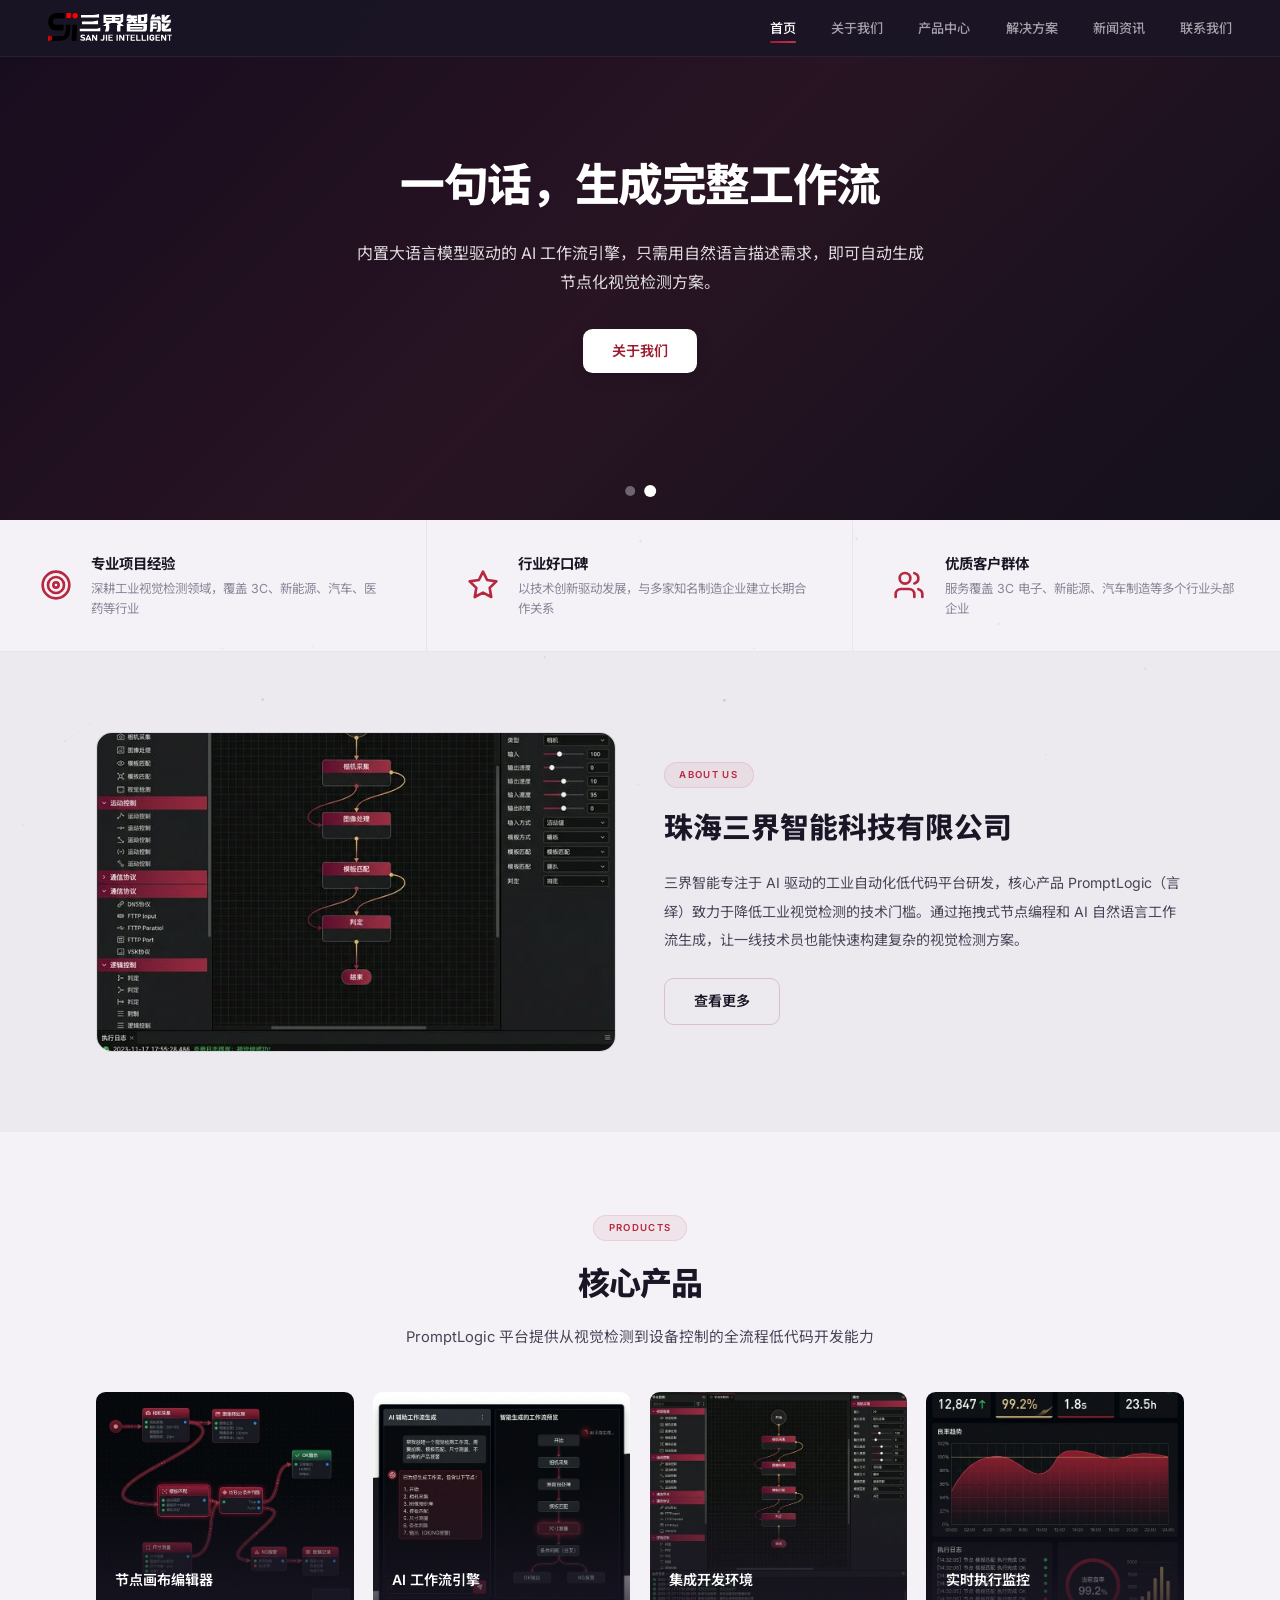
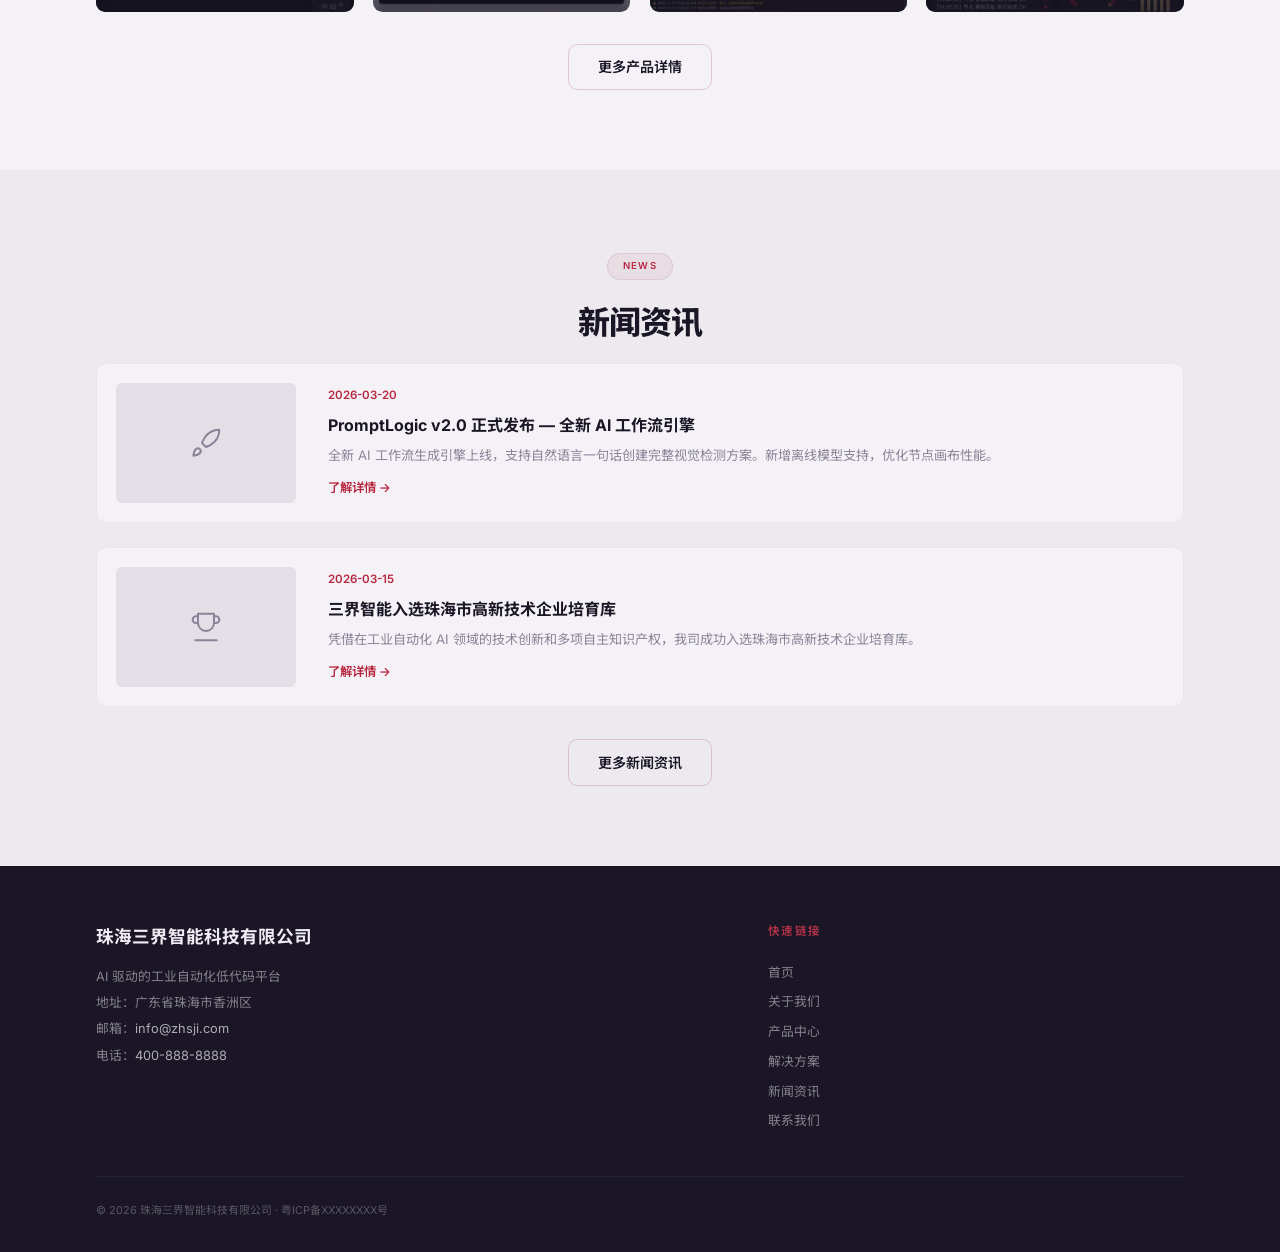
==== commit b9bd28eb: "feat: 全站重构 - 参照模板结构重建6页企业官网 - 全新CSS布局系统(Banner轮播/亮点条/案例网格/新闻列表/联系卡片) - 全新components.js(导航/页脚/轮播/动画) " ====
--- a/index.html
+++ b/index.html
@@ -4,357 +4,142 @@
 <meta charset="UTF-8">
 <meta name="viewport" content="width=device-width, initial-scale=1.0">
 <title>珠海三界智能科技有限公司 — AI 驱动的工业自动化低代码平台</title>
-<meta name="description" content="珠海三界智能科技有限公司，专注于 AI 驱动的工业自动化低代码平台 PromptLogic。用自然语言创建工业工作流，让工厂技术员「言出法随」。">
-<link href="https://fonts.googleapis.com/css2?family=Inter:wght@300;400;500;600;700;800;900&family=Noto+Sans+SC:wght@300;400;500;700;900&family=JetBrains+Mono:wght@400;500&display=swap" rel="stylesheet">
+<meta name="description" content="珠海三界智能科技有限公司，专注 AI 驱动的工业自动化低代码平台 PromptLogic，赋能制造业数字化转型。">
+<link href="https://fonts.googleapis.com/css2?family=Inter:wght@300;400;500;600;700;800;900&family=Noto+Sans+SC:wght@300;400;500;700;900&display=swap" rel="stylesheet">
 <link rel="stylesheet" href="styles.css">
-<style>
-/* === Homepage Hero === */
-.hero{
-  min-height:100vh;display:flex;align-items:center;justify-content:center;
-  text-align:center;padding-top:5rem;position:relative;
-}
-.hero::before{
-  content:'';position:absolute;inset:0;
-  background:radial-gradient(ellipse 60% 45% at 50% 35%,rgba(155,27,48,.04) 0%,transparent 70%),
-             radial-gradient(circle at 15% 85%,rgba(110,19,34,.02) 0%,transparent 35%),
-             radial-gradient(circle at 85% 15%,rgba(201,169,110,.02) 0%,transparent 35%);
-  pointer-events:none;z-index:0;
-}
-.hero::after{
-  content:'';position:absolute;top:0;left:0;right:0;height:1px;
-  background:linear-gradient(90deg,transparent,rgba(0,0,0,.06),transparent);
-}
-.hero-content{position:relative;z-index:1}
-.hero-logo{margin-bottom:2.5rem}
-.hero-logo svg{
-  width:110px;height:110px;
-  filter:drop-shadow(0 0 40px rgba(155,27,48,.3));
-  animation:logoPulse 4s ease-in-out infinite;
-}
-@keyframes logoPulse{
-  0%,100%{filter:drop-shadow(0 0 20px rgba(155,27,48,.15))}
-  50%{filter:drop-shadow(0 0 40px rgba(155,27,48,.3))}
-}
-.hero h1{font-size:4.2rem;font-weight:900;letter-spacing:-.05em;line-height:1.05;margin-bottom:1.2rem}
-.hero .subtitle{font-size:1.4rem;color:var(--text2);font-weight:300;letter-spacing:.1em;margin-bottom:1rem}
-.hero .tagline{font-size:1.05rem;color:var(--text3);max-width:28rem;margin:0 auto 3rem;line-height:1.9}
-.hero-cta{display:flex;gap:1.2rem;justify-content:center;margin-bottom:4.5rem}
-.hero-cta .btn{padding:.8rem 2.2rem;font-size:.95rem}
-.hero-scroll{position:absolute;bottom:2.5rem;left:50%;transform:translateX(-50%);animation:bounce 2.5s ease-in-out infinite}
-.hero-scroll span{display:block;width:22px;height:36px;border:2px solid rgba(155,27,48,.25);border-radius:11px;position:relative}
-.hero-scroll span::after{content:'';position:absolute;top:6px;left:50%;transform:translateX(-50%);width:3px;height:8px;border-radius:2px;background:var(--wine-light);animation:scrollDot 2.5s infinite}
-@keyframes bounce{0%,100%{transform:translateX(-50%) translateY(0)}50%{transform:translateX(-50%) translateY(10px)}}
-@keyframes scrollDot{0%{opacity:1;top:6px}100%{opacity:0;top:20px}}
-
-/* Highlights strip */
-.highlights{padding:4rem 0}
-.highlights-grid{display:grid;grid-template-columns:repeat(4,1fr);gap:2rem}
-.highlight-item{
-  text-align:center;padding:2rem 1rem;
-  border-radius:var(--radius);
-  background:var(--bg2);border:1px solid rgba(0,0,0,.06);
-  transition:var(--transition);
-}
-.highlight-item:hover{border-color:rgba(155,27,48,.15);transform:translateY(-3px)}
-.highlight-item .h-icon{font-size:2rem;margin-bottom:.8rem}
-.highlight-item .h-val{font-size:1.8rem;font-weight:800;background:var(--grad3);-webkit-background-clip:text;-webkit-text-fill-color:transparent}
-.highlight-item .h-label{font-size:.78rem;color:var(--text3);margin-top:.3rem}
-
-/* About preview */
-.about-preview{display:grid;grid-template-columns:1fr 1fr;gap:4rem;align-items:center}
-.about-preview-text .section-label{margin-bottom:1rem}
-.about-preview-visual{position:relative}
-.about-visual-card{
-  background:var(--bg3);border:1px solid rgba(155,27,48,.08);
-  border-radius:var(--radius-lg);padding:2.5rem;
-  position:relative;overflow:hidden;
-}
-.about-visual-card::before{
-  content:'';position:absolute;top:-50%;right:-50%;
-  width:200%;height:200%;
-  background:radial-gradient(circle,rgba(155,27,48,.04) 0%,transparent 60%);
-}
-.av-stat{display:flex;align-items:center;gap:1rem;margin-bottom:1.5rem;position:relative}
-.av-stat:last-child{margin-bottom:0}
-.av-stat .av-icon{
-  width:48px;height:48px;border-radius:.6rem;
-  background:rgba(155,27,48,.08);border:1px solid rgba(155,27,48,.12);
-  display:flex;align-items:center;justify-content:center;font-size:1.3rem;
-  flex-shrink:0;
-}
-.av-stat h4{font-size:.92rem;font-weight:600;margin-bottom:.2rem}
-.av-stat p{font-size:.78rem;color:var(--text3)}
-
-/* Product preview */
-.product-preview{position:relative}
-.product-frame{
-  background:var(--bg2);border:1px solid rgba(155,27,48,.08);
-  border-radius:1rem;padding:.5rem;
-  box-shadow:0 30px 100px rgba(0,0,0,.5),0 0 80px rgba(155,27,48,.03);
-  max-width:56rem;margin:0 auto 2rem;
-}
-.product-frame img{width:100%;border-radius:.6rem;display:block}
-.product-features-mini{display:grid;grid-template-columns:repeat(3,1fr);gap:1.5rem;max-width:56rem;margin:0 auto}
-.pf-mini{text-align:center;padding:1rem}
-.pf-mini .icon{font-size:1.5rem;margin-bottom:.5rem;display:block}
-.pf-mini h4{font-size:.88rem;font-weight:600;margin-bottom:.3rem}
-.pf-mini p{font-size:.75rem;color:var(--text3)}
-
-/* CTA section */
-.cta-section{text-align:center;padding:6rem 0}
-.cta-section h2{margin-bottom:.8rem}
-.cta-section p{margin:0 auto 2rem;text-align:center;max-width:32rem;font-size:1.05rem;color:var(--text2)}
-
-@media(max-width:1024px){
-  .hero h1{font-size:3.2rem}
-  .highlights-grid{grid-template-columns:repeat(2,1fr)}
-  .about-preview{grid-template-columns:1fr}
-  .product-features-mini{grid-template-columns:1fr 1fr}
-}
-@media(max-width:640px){
-  .hero h1{font-size:2.4rem}
-  .hero .subtitle{font-size:1rem}
-  .hero-cta{flex-direction:column;align-items:center}
-  .highlights-grid{grid-template-columns:1fr}
-  .product-features-mini{grid-template-columns:1fr}
-}
-</style>
 </head>
 <body>
-
 <canvas id="particles"></canvas>
 
-<!-- Hero -->
-<section class="hero" id="hero">
-  <div class="hero-content">
-    <div class="hero-logo">
-      <svg viewBox="0 0 120 120" xmlns="http://www.w3.org/2000/svg">
-        <defs><linearGradient id="lg2" x1="0%" y1="0%" x2="100%" y2="100%"><stop offset="0%" stop-color="#9b1b30"/><stop offset="100%" stop-color="#c9a96e"/></linearGradient></defs>
-        <path d="M30 25 C30 25 60 25 70 25 C85 25 95 35 95 50 C95 65 85 75 70 75 L55 75 C40 75 30 85 30 95" stroke="url(#lg2)" stroke-width="12" fill="none" stroke-linecap="round"/>
-        <circle cx="80" cy="20" r="6" fill="#9b1b30"/>
-        <line x1="22" y1="88" x2="22" y2="105" stroke="#9b1b30" stroke-width="3" stroke-linecap="round"/>
-        <line x1="28" y1="90" x2="28" y2="105" stroke="#9b1b30" stroke-width="3" stroke-linecap="round"/>
-        <line x1="34" y1="92" x2="34" y2="105" stroke="#9b1b30" stroke-width="3" stroke-linecap="round"/>
-      </svg>
-    </div>
-    <h1><span class="hl">言出法随</span>，智驭工业</h1>
-    <div class="subtitle">AI 驱动的工业自动化低代码平台</div>
-    <p class="tagline">用自然语言创建工业工作流，让工厂技术员从繁琐编程中解放。<br>视觉检测、运动控制、通信协议——一句话，全搞定。</p>
-    <div class="hero-cta">
-      <a href="products.html" class="btn btn-primary"><svg xmlns="http://www.w3.org/2000/svg" width="24" height="24" viewBox="0 0 24 24" fill="none" stroke="currentColor" stroke-width="2" stroke-linecap="round" stroke-linejoin="round"><path d="M4.5 16.5c-1.5 1.26-2 5-2 5s3.74-.5 5-2c.71-.84.7-2.13-.09-2.91a2.18 2.18 0 0 0-2.91-.09z"/><path d="M12 15l-3-3a22 22 0 0 1 2-3.95A12.88 12.88 0 0 1 22 2c0 2.72-.78 7.5-6 11a22.35 22.35 0 0 1-4 2z"/><path d="M9 12H4s.55-3.03 2-4c1.62-1.08 5 0 5 0"/><path d="M12 15v5s3.03-.55 4-2c1.08-1.62 0-5 0-5"/></svg> 了解产品</a>
-      <a href="about.html" class="btn btn-outline">关于我们 →</a>
-    </div>
-    <div class="stats-row">
-      <div class="stat-item"><div class="stat-val">16+</div><div class="stat-label">内置节点</div></div>
-      <div class="stat-item"><div class="stat-val">6</div><div class="stat-label">大行业覆盖</div></div>
-      <div class="stat-item"><div class="stat-val">7×24</div><div class="stat-label">工业级可靠</div></div>
-      <div class="stat-item"><div class="stat-val">AI</div><div class="stat-label">驱动核心</div></div>
+<!-- Banner Slider -->
+<div class="banner">
+  <div class="banner-slide active" style="background:linear-gradient(135deg,#1a1625,#2d1f3d 50%,#3a1528)">
+    <div class="banner-content">
+      <h1>AI 赋能工业自动化</h1>
+      <p>用自然语言创建工业工作流，让工厂技术员「言出法随」。PromptLogic 低代码平台，降低 90% 开发门槛。</p>
+      <a href="products.html" class="btn btn-white">了解产品</a>
     </div>
   </div>
-  <div class="hero-scroll"><span></span></div>
-</section>
+  <div class="banner-slide" style="background:linear-gradient(135deg,#1e1028,#351a2e 50%,#1a1625)">
+    <div class="banner-content">
+      <h1>一句话，生成完整工作流</h1>
+      <p>内置大语言模型驱动的 AI 工作流引擎，只需用自然语言描述需求，即可自动生成节点化视觉检测方案。</p>
+      <a href="about.html" class="btn btn-white">关于我们</a>
+    </div>
+  </div>
+  <div class="banner-dots">
+    <div class="banner-dot active"></div>
+    <div class="banner-dot"></div>
+  </div>
+</div>
 
-<!-- Highlights -->
-<section class="highlights section-alt">
+<!-- Highlight Bar -->
+<div class="highlight-bar">
+  <div class="highlight-item fade-up">
+    <svg xmlns="http://www.w3.org/2000/svg" width="24" height="24" viewBox="0 0 24 24" fill="none" stroke="currentColor" stroke-width="2" stroke-linecap="round" stroke-linejoin="round"><circle cx="12" cy="12" r="10"/><circle cx="12" cy="12" r="6"/><circle cx="12" cy="12" r="2"/></svg>
+    <div>
+      <h4>专业项目经验</h4>
+      <p>深耕工业视觉检测领域，覆盖 3C、新能源、汽车、医药等行业</p>
+    </div>
+  </div>
+  <div class="highlight-item fade-up">
+    <svg xmlns="http://www.w3.org/2000/svg" width="24" height="24" viewBox="0 0 24 24" fill="none" stroke="currentColor" stroke-width="2" stroke-linecap="round" stroke-linejoin="round"><polygon points="12 2 15.09 8.26 22 9.27 17 14.14 18.18 21.02 12 17.77 5.82 21.02 7 14.14 2 9.27 8.91 8.26 12 2"/></svg>
+    <div>
+      <h4>行业好口碑</h4>
+      <p>以技术创新驱动发展，与多家知名制造企业建立长期合作关系</p>
+    </div>
+  </div>
+  <div class="highlight-item fade-up">
+    <svg xmlns="http://www.w3.org/2000/svg" width="24" height="24" viewBox="0 0 24 24" fill="none" stroke="currentColor" stroke-width="2" stroke-linecap="round" stroke-linejoin="round"><path d="M16 21v-2a4 4 0 0 0-4-4H6a4 4 0 0 0-4 4v2"/><circle cx="9" cy="7" r="4"/><path d="M22 21v-2a4 4 0 0 0-3-3.87"/><path d="M16 3.13a4 4 0 0 1 0 7.75"/></svg>
+    <div>
+      <h4>优质客户群体</h4>
+      <p>服务覆盖 3C 电子、新能源、汽车制造等多个行业头部企业</p>
+    </div>
+  </div>
+</div>
+
+<!-- About Preview -->
+<section>
   <div class="container">
-    <div class="highlights-grid">
-      <div class="highlight-item fade-up">
-        <div class="h-icon"><svg xmlns="http://www.w3.org/2000/svg" width="24" height="24" viewBox="0 0 24 24" fill="none" stroke="currentColor" stroke-width="2" stroke-linecap="round" stroke-linejoin="round"><circle cx="12" cy="12" r="10"/><circle cx="12" cy="12" r="6"/><circle cx="12" cy="12" r="2"/></svg></div>
-        <div class="h-val">零门槛</div>
-        <div class="h-label">无需编程基础</div>
+    <div class="about-preview">
+      <div class="about-img fade-up">
+        <img src="images/main_interface.png" alt="PromptLogic 平台界面">
       </div>
-      <div class="highlight-item fade-up">
-        <div class="h-icon"><svg xmlns="http://www.w3.org/2000/svg" width="24" height="24" viewBox="0 0 24 24" fill="none" stroke="currentColor" stroke-width="2" stroke-linecap="round" stroke-linejoin="round"><polygon points="13 2 3 14 12 14 11 22 21 10 12 10 13 2"/></svg></div>
-        <div class="h-val">10x</div>
-        <div class="h-label">开发效率提升</div>
-      </div>
-      <div class="highlight-item fade-up">
-        <div class="h-icon"><svg xmlns="http://www.w3.org/2000/svg" width="24" height="24" viewBox="0 0 24 24" fill="none" stroke="currentColor" stroke-width="2" stroke-linecap="round" stroke-linejoin="round"><rect x="3" y="11" width="18" height="11" rx="2" ry="2"/><path d="M7 11V7a5 5 0 0 1 10 0v4"/></svg></div>
-        <div class="h-val">工业级</div>
-        <div class="h-label">稳定性与安全性</div>
-      </div>
-      <div class="highlight-item fade-up">
-        <div class="h-icon">🧩</div>
-        <div class="h-val">插件化</div>
-        <div class="h-label">灵活扩展生态</div>
+      <div class="about-text fade-up">
+        <div class="section-label">ABOUT US</div>
+        <h2>珠海三界智能科技有限公司</h2>
+        <p>三界智能专注于 AI 驱动的工业自动化低代码平台研发，核心产品 PromptLogic（言绎）致力于降低工业视觉检测的技术门槛。通过拖拽式节点编程和 AI 自然语言工作流生成，让一线技术员也能快速构建复杂的视觉检测方案。</p>
+        <a href="about.html" class="btn btn-outline">查看更多</a>
       </div>
     </div>
   </div>
 </section>
 
-<!-- About Preview -->
-<section id="about-preview">
+<!-- Products Preview -->
+<section class="section-alt">
   <div class="container">
-    <div class="about-preview">
-      <div class="about-preview-text">
-        <span class="section-label fade-up">关于我们</span>
-        <h2 class="section-title fade-up">珠海三界<span class="hl">智能科技</span></h2>
-        <p class="section-desc fade-up">
-          珠海三界智能科技有限公司专注于工业自动化领域的 AI 技术创新，致力于让每一位工厂技术员都能轻松驾驭复杂的自动化系统。我们的核心产品 PromptLogic 平台，通过自然语言编程与可视化节点画布，彻底变革了工业自动化开发方式。
-        </p>
-        <a href="about.html" class="btn btn-outline fade-up">了解更多 →</a>
+    <div class="section-center">
+      <div class="section-label fade-up">PRODUCTS</div>
+      <h2 class="section-title fade-up">核心产品</h2>
+      <p class="section-desc fade-up">PromptLogic 平台提供从视觉检测到设备控制的全流程低代码开发能力</p>
+    </div>
+    <div class="case-grid">
+      <div class="case-item fade-up">
+        <img src="images/canvas.png" alt="节点画布">
+        <div class="case-overlay"><h4>节点画布编辑器</h4></div>
       </div>
-      <div class="about-preview-visual fade-up">
-        <div class="about-visual-card">
-          <div class="av-stat">
-            <div class="av-icon">🏢</div>
-            <div>
-              <h4>珠海总部</h4>
-              <p>国家高新技术产业区</p>
-            </div>
-          </div>
-          <div class="av-stat">
-            <div class="av-icon">👨‍💻</div>
-            <div>
-              <h4>核心研发团队</h4>
-              <p>深耕工业自动化与 AI 技术</p>
-            </div>
-          </div>
-          <div class="av-stat">
-            <div class="av-icon"><svg xmlns="http://www.w3.org/2000/svg" width="24" height="24" viewBox="0 0 24 24" fill="none" stroke="currentColor" stroke-width="2" stroke-linecap="round" stroke-linejoin="round"><path d="M6 9H4.5a2.5 2.5 0 0 1 0-5H6"/><path d="M18 9h1.5a2.5 2.5 0 0 0 0-5H18"/><path d="M4 22h16"/><path d="M10 14.66V17c0 .55-.47.98-.97 1.21C7.85 18.75 7 20 7 22"/><path d="M14 14.66V17c0 .55.47.98.97 1.21C16.15 18.75 17 20 17 22"/><path d="M18 2H6v7a6 6 0 0 0 12 0V2Z"/></svg></div>
-            <div>
-              <h4>自主知识产权</h4>
-              <p>多项核心技术专利</p>
-            </div>
-          </div>
-          <div class="av-stat">
-            <div class="av-icon"><svg xmlns="http://www.w3.org/2000/svg" width="24" height="24" viewBox="0 0 24 24" fill="none" stroke="currentColor" stroke-width="2" stroke-linecap="round" stroke-linejoin="round"><path d="m11 17 2 2a1 1 0 1 0 3-3"/><path d="m14 14 2.5 2.5a1 1 0 1 0 3-3l-3.88-3.88a3 3 0 0 0-4.24 0l-.88.88a1 1 0 1 1-3-3l2.81-2.81a5.79 5.79 0 0 1 7.06-.87l.47.28a2 2 0 0 0 1.68.05l2.37-1.15a1 1 0 0 1 1.36.52l.13.3a1 1 0 0 1-.32 1.2l-1.37.95"/><path d="m5.15 12.84-2.36-2.36a2 2 0 0 1 0-3l.07-.06a2 2 0 0 1 3.01.22l2.97 3.41"/><path d="m2 16 6 6"/><path d="m7 21 4.5-4.5"/></svg></div>
-            <div>
-              <h4>行业合作伙伴</h4>
-              <p>覆盖多个制造业领域</p>
-            </div>
-          </div>
-        </div>
+      <div class="case-item fade-up">
+        <img src="images/ai_workflow.png" alt="AI 工作流">
+        <div class="case-overlay"><h4>AI 工作流引擎</h4></div>
+      </div>
+      <div class="case-item fade-up">
+        <img src="images/main_interface.png" alt="主界面">
+        <div class="case-overlay"><h4>集成开发环境</h4></div>
+      </div>
+      <div class="case-item fade-up">
+        <img src="images/monitoring.png" alt="执行监控">
+        <div class="case-overlay"><h4>实时执行监控</h4></div>
       </div>
     </div>
-  </div>
-</section>
-
-<!-- Product Preview -->
-<section class="section-alt" id="product-preview">
-  <div class="container section-header-center">
-    <span class="section-label fade-up">核心产品</span>
-    <h2 class="section-title fade-up">PromptLogic <span class="hl">智能平台</span></h2>
-    <p class="section-desc fade-up">AI 驱动的工业自动化低代码平台，用自然语言创建工业工作流。</p>
-    <div class="product-frame fade-up">
-      <img src="images/main_interface.png" alt="PromptLogic 主工作界面" onerror="this.style.height='300px';this.style.background='var(--bg3)';this.alt='产品界面预览'">
-    </div>
-    <div class="product-features-mini fade-up">
-      <div class="pf-mini">
-        <span class="icon"><svg xmlns="http://www.w3.org/2000/svg" width="24" height="24" viewBox="0 0 24 24" fill="none" stroke="currentColor" stroke-width="2"><path d="M12 2a3 3 0 0 0-3 3v7a3 3 0 0 0 6 0V5a3 3 0 0 0-3-3Z"/><path d="M19 10v2a7 7 0 0 1-14 0v-2"/><line x1="12" y1="19" x2="12" y2="22"/></svg></span>
-        <h4>自然语言编程</h4>
-        <p>一句话描述需求，AI 自动生成工作流</p>
-      </div>
-      <div class="pf-mini">
-        <span class="icon">🔗</span>
-        <h4>可视化节点画布</h4>
-        <p>拖拽式编辑器，200+ 节点流畅运行</p>
-      </div>
-      <div class="pf-mini">
-        <span class="icon"><svg xmlns="http://www.w3.org/2000/svg" width="24" height="24" viewBox="0 0 24 24" fill="none" stroke="currentColor" stroke-width="2"><path d="M2 12s3-7 10-7 10 7 10 7-3 7-10 7-10-7-10-7Z"/><circle cx="12" cy="12" r="3"/></svg></span>
-        <h4>视觉检测集成</h4>
-        <p>内置 Halcon/VisionPro 插件</p>
-      </div>
-    </div>
-    <div style="text-align:center;margin-top:2.5rem" class="fade-up">
-      <a href="products.html" class="btn btn-primary">查看产品详情 →</a>
-    </div>
-  </div>
-</section>
-
-<!-- Solutions Preview -->
-<section id="solutions-preview">
-  <div class="container section-header-center">
-    <span class="section-label fade-up">解决方案</span>
-    <h2 class="section-title fade-up">覆盖<span class="hl">六大</span>行业</h2>
-    <p class="section-desc fade-up">从 3C 电子到新能源，言绎的节点化架构天然适配多行业、多场景部署。</p>
-    <div class="grid g3">
-      <div class="card industry-card fade-up"><span class="icon"><svg xmlns="http://www.w3.org/2000/svg" width="24" height="24" viewBox="0 0 24 24" fill="none" stroke="currentColor" stroke-width="2" stroke-linecap="round" stroke-linejoin="round"><rect x="5" y="2" width="14" height="20" rx="2" ry="2"/><line x1="12" y1="18" x2="12.01" y2="18"/></svg></span><h3>3C 电子</h3><p class="apps">外观检测 · 尺寸测量 · 屏幕缺陷</p></div>
-      <div class="card industry-card fade-up"><span class="icon"><svg xmlns="http://www.w3.org/2000/svg" width="24" height="24" viewBox="0 0 24 24" fill="none" stroke="currentColor" stroke-width="2" stroke-linecap="round" stroke-linejoin="round"><rect x="1" y="6" width="18" height="12" rx="2" ry="2"/><line x1="23" y1="13" x2="23" y2="11"/></svg></span><h3>新能源</h3><p class="apps">电芯焊缝 · 极片对齐 · 涂布检测</p></div>
-      <div class="card industry-card fade-up"><span class="icon"><svg xmlns="http://www.w3.org/2000/svg" width="24" height="24" viewBox="0 0 24 24" fill="none" stroke="currentColor" stroke-width="2" stroke-linecap="round" stroke-linejoin="round"><path d="M14 16H9m10 0h3v-3.15a1 1 0 0 0-.84-.99L16 11l-2.7-3.6a1 1 0 0 0-.8-.4H5.24a2 2 0 0 0-1.8 1.1l-.8 1.63A6 6 0 0 0 2 12.42V16h2"/><circle cx="6.5" cy="16.5" r="2.5"/><circle cx="16.5" cy="16.5" r="2.5"/></svg></span><h3>汽车零部件</h3><p class="apps">装配验证 · 螺丝检测 · 间隙测量</p></div>
-      <div class="card industry-card fade-up"><span class="icon"><svg xmlns="http://www.w3.org/2000/svg" width="24" height="24" viewBox="0 0 24 24" fill="none" stroke="currentColor" stroke-width="2" stroke-linecap="round" stroke-linejoin="round"><path d="m10.5 20.5 10-10a4.95 4.95 0 1 0-7-7l-10 10a4.95 4.95 0 1 0 7 7Z"/><path d="m8.5 8.5 7 7"/></svg></span><h3>医药包装</h3><p class="apps">标签识别 · 液位检测 · 批号 OCR</p></div>
-      <div class="card industry-card fade-up"><span class="icon">🍜</span><h3>食品饮料</h3><p class="apps">异物检测 · 封装完整 · 日期读取</p></div>
-      <div class="card industry-card fade-up"><span class="icon"><svg xmlns="http://www.w3.org/2000/svg" width="24" height="24" viewBox="0 0 24 24" fill="none" stroke="currentColor" stroke-width="2" stroke-linecap="round" stroke-linejoin="round"><path d="M2 20a2 2 0 0 0 2 2h16a2 2 0 0 0 2-2V8l-7 5V8l-7 5V4a2 2 0 0 0-2-2H4a2 2 0 0 0-2 2Z"/><path d="M17 18h1"/><path d="M12 18h1"/><path d="M7 18h1"/></svg></span><h3>通用制造</h3><p class="apps">分拣计数 · 定位引导 · 在线测量</p></div>
-    </div>
-    <div style="text-align:center;margin-top:2.5rem" class="fade-up">
-      <a href="solutions.html" class="btn btn-outline">查看全部解决方案 →</a>
+    <div style="text-align:center;margin-top:2rem" class="fade-up">
+      <a href="products.html" class="btn btn-outline">更多产品详情</a>
     </div>
   </div>
 </section>
 
 <!-- News Preview -->
-<section class="section-alt" id="news-preview">
+<section>
   <div class="container">
-    <span class="section-label fade-up">新闻动态</span>
-    <h2 class="section-title fade-up">最新<span class="hl">动态</span></h2>
-    <p class="section-desc fade-up">了解三界智能最新产品更新、行业洞察和公司活动。</p>
-    <div class="grid g3">
-      <div class="news-card fade-up">
-        <div class="news-card-img">📰</div>
-        <div class="news-card-body">
-          <div class="news-card-date">2026-03-20</div>
-          <h3>PromptLogic v2.0 正式发布</h3>
-          <p>全新 AI 工作流生成引擎，支持自然语言一句话创建完整视觉检测方案，开发效率提升 10 倍。</p>
-          <a href="news.html" class="news-card-link">阅读更多 →</a>
+    <div class="section-center">
+      <div class="section-label fade-up">NEWS</div>
+      <h2 class="section-title fade-up">新闻资讯</h2>
+    </div>
+    <div class="news-list-grid">
+      <div class="news-row fade-up">
+        <div class="news-thumb">
+          <svg xmlns="http://www.w3.org/2000/svg" width="32" height="32" viewBox="0 0 24 24" fill="none" stroke="currentColor" stroke-width="1.5" stroke-linecap="round" stroke-linejoin="round" style="color:var(--text3)"><path d="M4.5 16.5c-1.5 1.26-2 5-2 5s3.74-.5 5-2c.71-.84.7-2.13-.09-2.91a2.18 2.18 0 0 0-2.91-.09z"/><path d="M12 15l-3-3a22 22 0 0 1 2-3.95A12.88 12.88 0 0 1 22 2c0 2.72-.78 7.5-6 11a22.35 22.35 0 0 1-4 2z"/></svg>
+        </div>
+        <div class="news-body">
+          <div class="news-date">2026-03-20</div>
+          <h3>PromptLogic v2.0 正式发布 — 全新 AI 工作流引擎</h3>
+          <p>全新 AI 工作流生成引擎上线，支持自然语言一句话创建完整视觉检测方案。新增离线模型支持，优化节点画布性能。</p>
+          <a href="news.html" class="news-more">了解详情 →</a>
         </div>
       </div>
-      <div class="news-card fade-up">
-        <div class="news-card-img"><svg xmlns="http://www.w3.org/2000/svg" width="24" height="24" viewBox="0 0 24 24" fill="none" stroke="currentColor" stroke-width="2" stroke-linecap="round" stroke-linejoin="round"><path d="M6 9H4.5a2.5 2.5 0 0 1 0-5H6"/><path d="M18 9h1.5a2.5 2.5 0 0 0 0-5H18"/><path d="M4 22h16"/><path d="M10 14.66V17c0 .55-.47.98-.97 1.21C7.85 18.75 7 20 7 22"/><path d="M14 14.66V17c0 .55.47.98.97 1.21C16.15 18.75 17 20 17 22"/><path d="M18 2H6v7a6 6 0 0 0 12 0V2Z"/></svg></div>
-        <div class="news-card-body">
-          <div class="news-card-date">2026-03-15</div>
-          <h3>三界智能入选珠海市高新技术企业</h3>
-          <p>凭借在工业自动化 AI 领域的技术创新，我司成功入选珠海市高新技术企业培育库。</p>
-          <a href="news.html" class="news-card-link">阅读更多 →</a>
+      <div class="news-row fade-up">
+        <div class="news-thumb">
+          <svg xmlns="http://www.w3.org/2000/svg" width="32" height="32" viewBox="0 0 24 24" fill="none" stroke="currentColor" stroke-width="1.5" stroke-linecap="round" stroke-linejoin="round" style="color:var(--text3)"><path d="M6 9H4.5a2.5 2.5 0 0 1 0-5H6"/><path d="M18 9h1.5a2.5 2.5 0 0 0 0-5H18"/><path d="M4 22h16"/><path d="M18 2H6v7a6 6 0 0 0 12 0V2Z"/></svg>
         </div>
-      </div>
-      <div class="news-card fade-up">
-        <div class="news-card-img"><svg xmlns="http://www.w3.org/2000/svg" width="24" height="24" viewBox="0 0 24 24" fill="none" stroke="currentColor" stroke-width="2" stroke-linecap="round" stroke-linejoin="round"><path d="m11 17 2 2a1 1 0 1 0 3-3"/><path d="m14 14 2.5 2.5a1 1 0 1 0 3-3l-3.88-3.88a3 3 0 0 0-4.24 0l-.88.88a1 1 0 1 1-3-3l2.81-2.81a5.79 5.79 0 0 1 7.06-.87l.47.28a2 2 0 0 0 1.68.05l2.37-1.15a1 1 0 0 1 1.36.52l.13.3a1 1 0 0 1-.32 1.2l-1.37.95"/><path d="m5.15 12.84-2.36-2.36a2 2 0 0 1 0-3l.07-.06a2 2 0 0 1 3.01.22l2.97 3.41"/><path d="m2 16 6 6"/><path d="m7 21 4.5-4.5"/></svg></div>
-        <div class="news-card-body">
-          <div class="news-card-date">2026-03-10</div>
-          <h3>与某知名 3C 企业达成战略合作</h3>
-          <p>PromptLogic 平台将全面部署于合作方的质量检测产线，覆盖外观检测、OCR 等核心场景。</p>
-          <a href="news.html" class="news-card-link">阅读更多 →</a>
+        <div class="news-body">
+          <div class="news-date">2026-03-15</div>
+          <h3>三界智能入选珠海市高新技术企业培育库</h3>
+          <p>凭借在工业自动化 AI 领域的技术创新和多项自主知识产权，我司成功入选珠海市高新技术企业培育库。</p>
+          <a href="news.html" class="news-more">了解详情 →</a>
         </div>
       </div>
     </div>
-    <div style="text-align:center;margin-top:2.5rem" class="fade-up">
-      <a href="news.html" class="btn btn-outline">查看全部新闻 →</a>
-    </div>
-  </div>
-</section>
-
-<!-- Partners -->
-<section id="partners">
-  <div class="container section-header-center">
-    <span class="section-label fade-up">合作伙伴</span>
-    <h2 class="section-title fade-up">信赖<span class="hl">之选</span></h2>
-    <div class="partners-overflow fade-up">
-      <div class="partners-track">
-        <div class="partner-logo">合作企业 A</div>
-        <div class="partner-logo">合作企业 B</div>
-        <div class="partner-logo">合作企业 C</div>
-        <div class="partner-logo">合作企业 D</div>
-        <div class="partner-logo">合作企业 E</div>
-        <div class="partner-logo">合作企业 F</div>
-        <div class="partner-logo">合作企业 A</div>
-        <div class="partner-logo">合作企业 B</div>
-        <div class="partner-logo">合作企业 C</div>
-        <div class="partner-logo">合作企业 D</div>
-        <div class="partner-logo">合作企业 E</div>
-        <div class="partner-logo">合作企业 F</div>
-      </div>
-    </div>
-  </div>
-</section>
-
-<!-- CTA -->
-<section class="cta-section section-alt" id="cta">
-  <div class="container">
-    <h2 class="section-title fade-up">准备好让工厂<span class="hl">「言出法随」</span>了吗？</h2>
-    <p class="fade-up">30 天免费试用，零风险体验 AI 驱动的工业自动化平台。</p>
-    <div class="fade-up" style="display:flex;gap:1rem;justify-content:center">
-      <a href="contact.html" class="btn btn-primary" style="padding:.8rem 2.2rem;font-size:1rem"><svg xmlns="http://www.w3.org/2000/svg" width="24" height="24" viewBox="0 0 24 24" fill="none" stroke="currentColor" stroke-width="2" stroke-linecap="round" stroke-linejoin="round"><rect x="2" y="4" width="20" height="16" rx="2"/><path d="m22 7-8.97 5.7a1.94 1.94 0 0 1-2.06 0L2 7"/></svg> 联系我们获取试用</a>
-      <a href="products.html" class="btn btn-outline" style="padding:.8rem 2.2rem;font-size:1rem">了解产品详情</a>
+    <div style="text-align:center;margin-top:2rem" class="fade-up">
+      <a href="news.html" class="btn btn-outline">更多新闻资讯</a>
     </div>
   </div>
 </section>
--- a/styles.css
+++ b/styles.css
@@ -1,36 +1,30 @@
 /* ================================================
-   珠海三界智能科技有限公司 — 企业官网公共样式
+   珠海三界智能科技有限公司 — 企业官网样式 v2
+   参照模板结构重建，简洁企业风
    ================================================ */
 
 /* === Reset & Variables === */
 *{margin:0;padding:0;box-sizing:border-box}
 :root{
-  --bg:#e8e6ec;
-  --bg2:#f0eef3;
-  --bg3:#dfdce5;
-  --bg4:#d5d1dc;
+  --bg:#eceaef;
+  --bg2:#f4f2f6;
+  --bg3:#e2dfe7;
+  --bg4:#d8d4de;
   --wine:#9b1b30;
   --wine-light:#b82740;
   --wine-dark:#6e1322;
   --wine-glow:rgba(155,27,48,.15);
   --gold:#a8863a;
-  --gold-light:#c9a96e;
-  --blue:#2563eb;
-  --blue-light:#60a5fa;
   --text:#1a1625;
   --text2:#4a4358;
   --text3:#8a8498;
   --grad1:linear-gradient(135deg,#9b1b30,#c4354e);
-  --grad2:linear-gradient(135deg,#c4354e,#e0c78a);
-  --grad3:linear-gradient(135deg,#9b1b30,#c9a96e);
-  --radius:.8rem;
-  --radius-lg:1.2rem;
-  --shadow-sm:0 4px 16px rgba(0,0,0,.06);
-  --shadow-md:0 8px 32px rgba(0,0,0,.08);
-  --shadow-lg:0 20px 60px rgba(0,0,0,.1);
-  --transition:.4s cubic-bezier(.25,.8,.25,1);
-}
-
+  --radius:.6rem;
+  --radius-lg:1rem;
+  --shadow:0 4px 20px rgba(0,0,0,.06);
+  --shadow-lg:0 12px 40px rgba(0,0,0,.1);
+  --transition:.35s ease;
+}
 html{font-size:16px;scroll-behavior:smooth}
 body{font-family:'Inter','Noto Sans SC',sans-serif;background:var(--bg);color:var(--text);overflow-x:hidden;line-height:1.7}
 a{color:var(--wine-light);text-decoration:none;transition:var(--transition)}
@@ -38,508 +32,327 @@
 ::selection{background:var(--wine);color:#fff}
 img{max-width:100%;height:auto}
 
-/* === Typography === */
-h1{font-size:3.2rem;font-weight:900;letter-spacing:-.04em;line-height:1.1}
-h2{font-size:2.8rem;font-weight:800;letter-spacing:-.03em;line-height:1.15}
-h3{font-size:1.3rem;font-weight:700;line-height:1.4}
-h4{font-size:1.05rem;font-weight:600;line-height:1.5}
-.hl{background:var(--grad1);-webkit-background-clip:text;-webkit-text-fill-color:transparent;background-clip:text}
-.hl-gold{background:var(--grad3);-webkit-background-clip:text;-webkit-text-fill-color:transparent;background-clip:text}
-
 /* === Layout === */
 .container{max-width:72rem;margin:0 auto;padding:0 2rem}
-section{padding:6rem 0;position:relative;overflow:hidden}
+section{padding:5rem 0;position:relative}
 .section-alt{background:var(--bg2)}
 
+/* === Navbar === */
+.navbar{
+  position:fixed;top:0;left:0;right:0;z-index:1000;
+  padding:.8rem 3rem;
+  display:flex;align-items:center;justify-content:space-between;
+  background:rgba(26,22,37,.9);
+  backdrop-filter:blur(20px);
+  border-bottom:1px solid rgba(255,255,255,.06);
+  transition:var(--transition);
+}
+.navbar.scrolled{
+  padding:.5rem 3rem;
+  background:rgba(26,22,37,.96);
+  box-shadow:0 4px 20px rgba(0,0,0,.15);
+}
+.nav-brand{display:flex;align-items:center;gap:.6rem;text-decoration:none;color:#f0ecf4}
+.nav-brand img{height:30px;width:auto;filter:brightness(10)}
+.nav-brand span{font-size:.95rem;font-weight:700}
+
+.nav-links{display:flex;align-items:center;gap:2.2rem}
+.nav-links a{font-size:.82rem;font-weight:500;color:rgba(240,236,244,.65);transition:.3s;position:relative}
+.nav-links a:hover{color:#fff}
+.nav-links a.active{color:#fff}
+.nav-links a.active::after,.nav-links a:hover::after{
+  content:'';position:absolute;bottom:-4px;left:0;width:100%;height:2px;
+  background:var(--grad1);border-radius:1px;
+}
+.nav-cta{padding:.35rem 1rem !important;font-size:.78rem !important;
+  background:var(--grad1);color:#fff !important;border-radius:var(--radius);
+  box-shadow:0 4px 16px var(--wine-glow);
+}
+.nav-cta::after{display:none !important}
+.nav-toggle{display:none;background:none;border:none;color:#f0ecf4;font-size:1.5rem;cursor:pointer}
+
+/* === Buttons === */
+.btn{
+  display:inline-flex;align-items:center;gap:.5rem;
+  padding:.65rem 1.8rem;border-radius:var(--radius);
+  font-size:.88rem;font-weight:600;cursor:pointer;
+  transition:var(--transition);border:none;text-decoration:none;
+}
+.btn-primary{background:var(--grad1);color:#fff;box-shadow:0 4px 20px var(--wine-glow)}
+.btn-primary:hover{transform:translateY(-2px);box-shadow:0 8px 30px var(--wine-glow);color:#fff}
+.btn-outline{background:transparent;color:var(--text);border:1.5px solid rgba(155,27,48,.2)}
+.btn-outline:hover{border-color:var(--wine);background:rgba(155,27,48,.04);color:var(--wine)}
+.btn-white{background:#fff;color:var(--wine);box-shadow:0 4px 16px rgba(0,0,0,.1)}
+.btn-white:hover{transform:translateY(-2px);box-shadow:0 8px 28px rgba(0,0,0,.15);color:var(--wine)}
+
+/* === Banner / Hero Slider === */
+.banner{
+  position:relative;height:520px;overflow:hidden;
+  margin-top:0;
+}
+.banner-slide{
+  position:absolute;inset:0;
+  display:flex;align-items:center;justify-content:center;
+  text-align:center;color:#fff;
+  opacity:0;transition:opacity 1s ease;
+  background:linear-gradient(135deg,#1a1625 0%,#2d1f3d 40%,#3a1528 100%);
+}
+.banner-slide.active{opacity:1}
+.banner-slide::before{
+  content:'';position:absolute;inset:0;
+  background:rgba(0,0,0,.25);
+}
+.banner-content{position:relative;z-index:1;max-width:40rem;padding:0 2rem}
+.banner-content h1{font-size:2.8rem;font-weight:800;margin-bottom:1rem;letter-spacing:-.03em}
+.banner-content p{font-size:1rem;opacity:.85;margin-bottom:2rem;line-height:1.8}
+.banner-dots{
+  position:absolute;bottom:1.5rem;left:50%;transform:translateX(-50%);
+  display:flex;gap:.6rem;z-index:5;
+}
+.banner-dot{
+  width:10px;height:10px;border-radius:50%;
+  background:rgba(255,255,255,.35);cursor:pointer;transition:.3s;
+}
+.banner-dot.active{background:#fff;transform:scale(1.2)}
+
+/* === Page Hero (Sub Pages) === */
+.page-hero{
+  padding:8rem 0 3rem;text-align:center;
+  background:linear-gradient(135deg,#1a1625 0%,#2d1f3d 40%,#3a1528 100%);
+  color:#fff;position:relative;
+}
+.page-hero h1{font-size:2.4rem;font-weight:800;margin-bottom:.6rem}
+.page-hero .page-desc{font-size:.95rem;opacity:.7;max-width:28rem;margin:0 auto}
+
+/* === Section Headers === */
+.section-label{
+  display:inline-block;padding:.25rem .9rem;border-radius:2rem;
+  font-size:.6rem;font-weight:600;letter-spacing:.14em;text-transform:uppercase;
+  margin-bottom:1rem;background:rgba(155,27,48,.06);
+  color:var(--wine-light);border:1px solid rgba(155,27,48,.1);
+}
+.section-title{font-size:2rem;font-weight:800;margin-bottom:.8rem;letter-spacing:-.03em}
+.section-desc{font-size:.92rem;color:var(--text2);max-width:36rem;line-height:1.85;margin-bottom:2.5rem}
+.section-center{text-align:center}
+.section-center .section-desc{margin-left:auto;margin-right:auto}
+
+/* === Highlight Bar (3 items) === */
+.highlight-bar{
+  display:grid;grid-template-columns:repeat(3,1fr);
+  background:var(--bg2);border-bottom:1px solid rgba(0,0,0,.05);
+}
+.highlight-item{
+  display:flex;align-items:center;gap:1.2rem;
+  padding:2rem 2.5rem;
+  border-right:1px solid rgba(0,0,0,.05);
+  transition:var(--transition);
+}
+.highlight-item:last-child{border-right:none}
+.highlight-item:hover{background:rgba(155,27,48,.03)}
+.highlight-item svg{width:2rem;height:2rem;color:var(--wine-light);flex-shrink:0}
+.highlight-item h4{font-size:.9rem;font-weight:700;margin-bottom:.15rem}
+.highlight-item p{font-size:.78rem;color:var(--text3);line-height:1.6}
+
+/* === About Preview (Image + Text) === */
+.about-preview{display:grid;grid-template-columns:1fr 1fr;gap:3rem;align-items:center}
+.about-img{
+  border-radius:var(--radius-lg);overflow:hidden;
+  background:var(--bg3);height:320px;
+  display:flex;align-items:center;justify-content:center;
+  border:1px solid rgba(0,0,0,.05);
+}
+.about-img img{width:100%;height:100%;object-fit:cover}
+.about-text h2{font-size:1.8rem;font-weight:800;margin-bottom:1rem}
+.about-text p{font-size:.88rem;color:var(--text2);line-height:2;margin-bottom:1.5rem}
+
+/* === Cards === */
+.card{
+  background:var(--bg2);border:1px solid rgba(0,0,0,.05);
+  border-radius:var(--radius);padding:2rem;
+  transition:var(--transition);position:relative;overflow:hidden;
+}
+.card:hover{border-color:rgba(155,27,48,.1);transform:translateY(-4px);box-shadow:var(--shadow-lg)}
+.card .icon{margin-bottom:1rem;display:block}
+.card .icon svg{width:2.2rem;height:2.2rem;color:var(--wine-light)}
+.card h3{font-size:1.05rem;font-weight:700;margin-bottom:.4rem}
+.card p{font-size:.82rem;color:var(--text2);line-height:1.8}
+
+/* Grid helpers */
 .grid{display:grid;gap:1.5rem}
 .g2{grid-template-columns:repeat(2,1fr)}
 .g3{grid-template-columns:repeat(3,1fr)}
 .g4{grid-template-columns:repeat(4,1fr)}
 
-/* === Navbar === */
-.navbar{
-  position:fixed;top:0;left:0;right:0;z-index:1000;
-  padding:1rem 3rem;
-  display:flex;align-items:center;justify-content:space-between;
-  background:rgba(26,22,37,.85);
-  backdrop-filter:blur(28px) saturate(1.3);
-  border-bottom:1px solid rgba(0,0,0,.1);
-  transition:var(--transition);
-}
-.navbar.scrolled{
-  padding:.55rem 3rem;
-  background:rgba(26,22,37,.95);
-  border-bottom-color:rgba(0,0,0,.12);
-  box-shadow:0 4px 24px rgba(0,0,0,.1);
-}
-.nav-brand{display:flex;align-items:center;gap:.6rem;text-decoration:none;color:#f0ecf4}
-.nav-brand svg{width:28px;height:28px}
-.nav-brand img{filter:brightness(10)}
-.nav-brand span{font-size:1rem;font-weight:700}
-.nav-brand .cn{color:#c4354e}
-
-.nav-links{display:flex;align-items:center;gap:2rem}
-.nav-links a{font-size:.82rem;font-weight:500;color:rgba(240,236,244,.7);transition:.3s;position:relative}
-.nav-links a:hover{color:#f0ecf4}
-.nav-links a::after{content:'';position:absolute;bottom:-4px;left:0;width:0;height:1.5px;background:var(--grad1);transition:.3s}
-.nav-links a:hover::after{width:100%}
-.nav-links a.active{color:#f0ecf4}
-.nav-links a.active::after{width:100%}
-
-.nav-cta{padding:.4rem 1rem !important;font-size:.8rem !important}
-.nav-cta::after{display:none !important}
-
-/* Mobile menu */
-.nav-toggle{display:none;background:none;border:none;color:#f0ecf4;font-size:1.5rem;cursor:pointer}
-
-/* === Buttons === */
-.btn{
-  display:inline-flex;align-items:center;gap:.5rem;
-  padding:.7rem 1.8rem;
-  border-radius:var(--radius);
-  font-size:.88rem;font-weight:600;
-  cursor:pointer;transition:var(--transition);border:none;
-  text-decoration:none;
-}
-.btn-primary{
-  background:var(--grad1);color:#fff;
-  box-shadow:0 4px 24px var(--wine-glow);
-}
-.btn-primary:hover{
-  transform:translateY(-2px) scale(1.02);
-  box-shadow:0 12px 44px var(--wine-glow);
-  color:#fff;
-}
-.btn-outline{
-  background:transparent;color:var(--text);
-  border:1.5px solid rgba(155,27,48,.25);
-}
-.btn-outline:hover{
-  border-color:var(--wine-light);
-  background:rgba(155,27,48,.05);
-  color:var(--wine-dark);
-  transform:translateY(-1px);
-}
-.btn-ghost{background:transparent;color:var(--wine-light);padding:.5rem 1rem}
-.btn-ghost:hover{color:var(--gold);background:rgba(155,27,48,.05)}
-
-/* === Section Headers === */
-.section-label{
-  display:inline-block;padding:.3rem 1rem;
-  border-radius:2rem;
-  font-size:.62rem;font-weight:600;
-  letter-spacing:.16em;text-transform:uppercase;
-  margin-bottom:1.2rem;
-  background:rgba(155,27,48,.07);
-  color:var(--wine-light);
-  border:1px solid rgba(155,27,48,.12);
-}
-.section-title{
-  font-size:3rem;font-weight:800;
-  margin-bottom:1.2rem;
-  letter-spacing:-.04em;line-height:1.12;
-}
-.section-desc{
-  font-size:1.05rem;color:var(--text2);
-  max-width:36rem;line-height:1.9;
-  margin-bottom:3rem;
-}
-.section-header-center{text-align:center}
-.section-header-center .section-desc{margin-left:auto;margin-right:auto}
-
-/* === Cards === */
-.card{
-  background:var(--bg2);
-  border:1px solid rgba(0,0,0,.06);
-  border-radius:var(--radius);
-  padding:2rem;
-  transition:var(--transition);
-  position:relative;overflow:hidden;
-}
-.card::before{
-  content:'';position:absolute;inset:-1px;
-  border-radius:var(--radius);
-  background:linear-gradient(135deg,rgba(155,27,48,.08),transparent 60%);
-  opacity:0;transition:var(--transition);z-index:0;
-}
-.card:hover{
-  border-color:rgba(155,27,48,.12);
-  transform:translateY(-5px);
-  box-shadow:var(--shadow-lg);
-}
-.card:hover::before{opacity:1}
-.card > *{position:relative;z-index:1}
-.card .icon{font-size:2.4rem;margin-bottom:1rem;display:block}
-.card h3{font-size:1.1rem;font-weight:700;margin-bottom:.5rem}
-.card p{font-size:.88rem;color:var(--text2);line-height:1.85}
-
-/* === Page Hero Banner === */
-.page-hero{
-  padding:10rem 0 4rem;
-  text-align:center;
-  position:relative;
-  background:var(--bg);
-}
-.page-hero::before{
-  content:'';position:absolute;inset:0;
-  background:radial-gradient(ellipse 60% 50% at 50% 40%,rgba(155,27,48,.04) 0%,transparent 70%),
-             radial-gradient(circle at 20% 80%,rgba(110,19,34,.02) 0%,transparent 35%);
-  pointer-events:none;
-}
-.page-hero::after{
-  content:'';position:absolute;bottom:0;left:0;right:0;height:1px;
-  background:linear-gradient(90deg,transparent,rgba(0,0,0,.08),transparent);
-}
-.page-hero h1{margin-bottom:.8rem;position:relative}
-.page-hero .page-desc{
-  font-size:1.1rem;color:var(--text2);
-  max-width:32rem;margin:0 auto;
-  position:relative;
-}
+/* === Case / Product Grid === */
+.case-grid{display:grid;grid-template-columns:repeat(4,1fr);gap:1.2rem}
+.case-item{
+  position:relative;border-radius:var(--radius);overflow:hidden;
+  height:220px;background:var(--bg3);
+  cursor:pointer;transition:var(--transition);
+}
+.case-item img{width:100%;height:100%;object-fit:cover;transition:.4s}
+.case-item:hover img{transform:scale(1.05)}
+.case-overlay{
+  position:absolute;inset:0;
+  background:linear-gradient(transparent 40%,rgba(26,22,37,.8));
+  display:flex;align-items:flex-end;padding:1.2rem;
+  transition:.3s;
+}
+.case-item:hover .case-overlay{background:linear-gradient(transparent 20%,rgba(155,27,48,.7))}
+.case-overlay h4{color:#fff;font-size:.88rem;font-weight:600}
+
+/* === News List === */
+.news-list-grid{display:grid;gap:1.5rem}
+.news-row{
+  display:flex;gap:2rem;align-items:center;
+  background:var(--bg2);border:1px solid rgba(0,0,0,.05);
+  border-radius:var(--radius);padding:1.2rem;
+  transition:var(--transition);
+}
+.news-row:hover{border-color:rgba(155,27,48,.1);box-shadow:var(--shadow)}
+.news-thumb{
+  width:180px;height:120px;border-radius:.4rem;
+  background:var(--bg3);flex-shrink:0;overflow:hidden;
+  display:flex;align-items:center;justify-content:center;
+}
+.news-thumb img{width:100%;height:100%;object-fit:cover}
+.news-body h3{font-size:1rem;font-weight:700;margin-bottom:.3rem;transition:.3s}
+.news-row:hover .news-body h3{color:var(--wine-light)}
+.news-body .news-date{font-size:.72rem;color:var(--wine-light);font-weight:600;margin-bottom:.4rem}
+.news-body p{font-size:.82rem;color:var(--text3);line-height:1.75}
+.news-more{display:inline-flex;align-items:center;gap:.3rem;font-size:.78rem;color:var(--wine-light);font-weight:600;margin-top:.6rem}
+.news-more:hover{color:var(--wine-dark);gap:.5rem}
+
+/* === Contact Info Cards === */
+.contact-cards{display:grid;grid-template-columns:repeat(3,1fr);gap:1.5rem}
+.contact-card{
+  background:var(--bg2);border:1px solid rgba(0,0,0,.05);
+  border-radius:var(--radius);padding:2rem;text-align:center;
+  transition:var(--transition);
+}
+.contact-card:hover{border-color:rgba(155,27,48,.1);box-shadow:var(--shadow)}
+.contact-card svg{width:1.8rem;height:1.8rem;color:var(--wine-light);margin-bottom:.8rem}
+.contact-card h4{font-size:.9rem;font-weight:700;margin-bottom:.4rem}
+.contact-card p{font-size:.82rem;color:var(--text2);line-height:1.7}
+.contact-card a{font-size:.82rem;color:var(--wine-light)}
+
+/* === Contact Form === */
+.contact-form-wrap{
+  background:var(--bg2);border:1px solid rgba(0,0,0,.05);
+  border-radius:var(--radius-lg);padding:2.5rem;
+  max-width:48rem;margin:0 auto;
+}
+.form-row{display:grid;grid-template-columns:1fr 1fr;gap:1rem}
+.form-group{margin-bottom:1rem}
+.form-group label{display:block;font-size:.78rem;font-weight:600;color:var(--text2);margin-bottom:.3rem}
+.form-input{
+  width:100%;padding:.7rem 1rem;
+  background:var(--bg);border:1px solid rgba(0,0,0,.08);
+  border-radius:var(--radius);color:var(--text);
+  font-size:.85rem;font-family:inherit;transition:.3s;outline:none;
+}
+.form-input:focus{border-color:var(--wine-light);box-shadow:0 0 0 3px rgba(155,27,48,.08)}
+.form-input::placeholder{color:var(--text3)}
+textarea.form-input{min-height:110px;resize:vertical}
+select.form-input{cursor:pointer}
+
+/* === Service / Ability Cards (About page) === */
+.service-grid{display:grid;grid-template-columns:repeat(4,1fr);gap:1.2rem}
+.service-card{
+  background:var(--bg2);border:1px solid rgba(0,0,0,.05);
+  border-radius:var(--radius);padding:1.8rem;text-align:center;
+  transition:var(--transition);
+}
+.service-card:hover{border-color:rgba(155,27,48,.12);transform:translateY(-3px);box-shadow:var(--shadow)}
+.service-card svg{width:2rem;height:2rem;color:var(--wine-light);margin-bottom:.8rem}
+.service-card h4{font-size:.88rem;font-weight:700;margin-bottom:.3rem}
+.service-card p{font-size:.75rem;color:var(--text3);line-height:1.7}
+
+/* === Company Profile section === */
+.profile-section{display:grid;grid-template-columns:1.2fr 1fr;gap:3rem;align-items:center}
+.profile-text h2{font-size:1.6rem;font-weight:800;margin-bottom:1rem}
+.profile-text p{font-size:.85rem;color:var(--text2);line-height:2;margin-bottom:1rem}
+.profile-img{
+  border-radius:var(--radius-lg);overflow:hidden;height:280px;
+  background:var(--bg3);display:flex;align-items:center;justify-content:center;
+}
+
+/* === Stats Row === */
+.stats-row{display:flex;gap:3rem;justify-content:center;flex-wrap:wrap;padding:2rem 0}
+.stat-item{text-align:center}
+.stat-val{font-size:2.4rem;font-weight:800;color:var(--wine-light);font-family:'Inter',monospace}
+.stat-label{font-size:.7rem;color:var(--text3);margin-top:.2rem;letter-spacing:.06em;text-transform:uppercase}
 
 /* === Footer === */
 .footer{
-  background:#1a1625;
-  border-top:1px solid rgba(0,0,0,.08);
-  padding:4rem 0 2rem;
-  color:#f0ecf4;
-}
-.footer-top{
-  display:grid;
-  grid-template-columns:2fr 1fr 1fr 1fr;
-  gap:3rem;
-  margin-bottom:3rem;
-}
-.footer-brand-block .footer-logo{
-  display:flex;align-items:center;gap:.6rem;
-  margin-bottom:1rem;text-decoration:none;color:#f0ecf4;
-}
-.footer-brand-block .footer-logo svg{width:24px;height:24px}
-.footer-brand-block .footer-logo img{filter:brightness(10)}
-.footer-brand-block .footer-logo span{font-size:.95rem;font-weight:700}
-.footer-brand-block .footer-logo .cn{color:#c4354e}
-.footer-brand-block p{font-size:.82rem;color:#a8a2b2;line-height:1.8;margin-bottom:1rem}
-.footer-social{display:flex;gap:1rem}
-.footer-social a{
-  width:36px;height:36px;
-  border-radius:50%;
-  background:rgba(255,255,255,.08);
-  display:flex;align-items:center;justify-content:center;
-  color:#a8a2b2;font-size:.85rem;transition:.3s;
-}
-.footer-social a:hover{background:var(--wine);color:#fff}
-
+  background:#1a1625;color:#f0ecf4;
+  padding:3.5rem 0 2rem;
+}
+.footer-grid{
+  display:grid;grid-template-columns:1.5fr 1fr;gap:3rem;
+  margin-bottom:2.5rem;
+}
 .footer-col h4{
-  font-size:.75rem;font-weight:600;
-  text-transform:uppercase;letter-spacing:.12em;
-  color:#c4354e;margin-bottom:1.2rem;
-}
-.footer-col a{
-  display:block;font-size:.82rem;
-  color:#a8a2b2;padding:.3rem 0;transition:.3s;
-}
+  font-size:.72rem;font-weight:600;text-transform:uppercase;
+  letter-spacing:.12em;color:rgba(196,53,78,.9);margin-bottom:1rem;
+}
+.footer-col a{display:block;font-size:.8rem;color:rgba(240,236,244,.5);padding:.25rem 0;transition:.3s}
 .footer-col a:hover{color:#f0ecf4;padding-left:.3rem}
-
+.footer-contact h4{font-size:1.1rem;font-weight:700;margin-bottom:.8rem}
+.footer-contact p{font-size:.8rem;color:rgba(240,236,244,.5);line-height:1.8;margin-bottom:.2rem}
+.footer-contact a{display:inline;padding:0;color:rgba(240,236,244,.7)}
+.footer-contact a:hover{color:#fff}
 .footer-bottom{
-  border-top:1px solid rgba(255,255,255,.08);
+  border-top:1px solid rgba(255,255,255,.06);
   padding-top:1.5rem;
   display:flex;justify-content:space-between;align-items:center;
 }
-.footer-copy{font-size:.7rem;color:#6b6474}
-.footer-legal{display:flex;gap:1.5rem}
-.footer-legal a{font-size:.7rem;color:#6b6474}
-.footer-legal a:hover{color:#c4354e}
+.footer-copy{font-size:.68rem;color:rgba(240,236,244,.3)}
 
 /* === Scroll Animations === */
-.fade-up{opacity:0;transform:translateY(40px);transition:opacity .8s cubic-bezier(.16,1,.3,1),transform .8s cubic-bezier(.16,1,.3,1)}
+.fade-up{opacity:0;transform:translateY(30px);transition:opacity .7s ease,transform .7s ease}
 .fade-up.visible{opacity:1;transform:translateY(0)}
-.fade-up:nth-child(2){transition-delay:.1s}
-.fade-up:nth-child(3){transition-delay:.2s}
-.fade-up:nth-child(4){transition-delay:.3s}
-.fade-up:nth-child(5){transition-delay:.4s}
-.fade-up:nth-child(6){transition-delay:.5s}
-
-/* === SVG Icons === */
-.icon svg{width:2.4rem;height:2.4rem;color:var(--wine-light)}
-.h-icon svg{width:2rem;height:2rem;color:var(--wine-light)}
-.contact-info-icon svg{width:1.3rem;height:1.3rem;color:var(--wine-light)}
-.qr-placeholder svg{width:2.5rem;height:2.5rem;color:var(--wine-light)}
-.case-icon svg{width:2rem;height:2rem}
-.solution-icon-lg svg{width:3rem;height:3rem;color:var(--wine-light)}
-.av-icon svg{width:1.6rem;height:1.6rem}
-.news-featured-img svg{width:3rem;height:3rem;color:var(--wine-light)}
+.fade-up:nth-child(2){transition-delay:.08s}
+.fade-up:nth-child(3){transition-delay:.16s}
+.fade-up:nth-child(4){transition-delay:.24s}
 
 /* === Particles Canvas === */
 #particles{position:fixed;inset:0;z-index:0;pointer-events:none}
 
-/* === Quote Block === */
-.quote{
-  border-left:3px solid var(--wine);
-  padding:1rem 1.5rem;
-  background:rgba(155,27,48,.04);
-  border-radius:0 var(--radius) var(--radius) 0;
-  font-size:.95rem;color:var(--wine-light);
-  font-style:italic;
-}
-
-/* === Stats Row === */
-.stats-row{display:flex;gap:3rem;justify-content:center;flex-wrap:wrap}
-.stat-item{text-align:center}
-.stat-val{
-  font-size:2.6rem;font-weight:800;
-  font-family:'JetBrains Mono','Inter',monospace;
-  background:var(--grad3);-webkit-background-clip:text;-webkit-text-fill-color:transparent;
-}
-.stat-label{font-size:.72rem;color:var(--text3);margin-top:.3rem;letter-spacing:.08em;text-transform:uppercase}
-
-/* === Timeline === */
-.timeline{position:relative;padding:2rem 0}
-.timeline::before{
-  content:'';position:absolute;left:50%;top:0;bottom:0;
-  width:2px;background:rgba(155,27,48,.15);
-  transform:translateX(-50%);
-}
-.timeline-item{
-  display:flex;align-items:center;
-  margin-bottom:3rem;position:relative;
-}
-.timeline-item:nth-child(odd){flex-direction:row}
-.timeline-item:nth-child(even){flex-direction:row-reverse}
-.timeline-content{
-  width:calc(50% - 3rem);
-  background:var(--bg2);border:1px solid rgba(0,0,0,.06);
-  border-radius:var(--radius);padding:1.5rem;
-}
-.timeline-content:hover{border-color:rgba(155,27,48,.12)}
-.timeline-dot{
-  position:absolute;left:50%;transform:translateX(-50%);
-  width:16px;height:16px;border-radius:50%;
-  background:var(--grad1);border:3px solid var(--bg);
-  z-index:2;
-}
-.timeline-year{
-  font-size:.7rem;font-weight:600;color:var(--wine-light);
-  text-transform:uppercase;letter-spacing:.1em;margin-bottom:.4rem;
-}
-.timeline-content h3{font-size:1rem;margin-bottom:.3rem}
-.timeline-content p{font-size:.82rem;color:var(--text2)}
-
-/* === News Cards === */
-.news-card{
-  background:var(--bg2);border:1px solid rgba(0,0,0,.06);
-  border-radius:var(--radius);overflow:hidden;transition:var(--transition);
-}
-.news-card:hover{
-  border-color:rgba(155,27,48,.15);
-  transform:translateY(-5px);
-  box-shadow:var(--shadow-lg);
-}
-.news-card-img{
-  height:200px;overflow:hidden;
-  background:var(--bg3);
-  display:flex;align-items:center;justify-content:center;
-  color:var(--text3);font-size:2rem;
-}
-.news-card-img img{width:100%;height:100%;object-fit:cover;transition:.4s}
-.news-card:hover .news-card-img img{transform:scale(1.05)}
-.news-card-body{padding:1.5rem}
-.news-card-date{font-size:.72rem;color:var(--wine-light);font-weight:600;margin-bottom:.5rem}
-.news-card-body h3{font-size:1rem;margin-bottom:.5rem;line-height:1.4}
-.news-card-body p{font-size:.82rem;color:var(--text2);line-height:1.7}
-.news-card-link{
-  display:inline-flex;align-items:center;gap:.3rem;
-  font-size:.78rem;color:var(--wine-light);font-weight:600;
-  margin-top:.8rem;transition:.3s;
-}
-.news-card-link:hover{color:var(--gold);gap:.5rem}
-
-/* === Contact Form === */
-.form-group{margin-bottom:1.2rem}
-.form-group label{
-  display:block;font-size:.78rem;font-weight:600;
-  color:var(--text2);margin-bottom:.4rem;
-}
-.form-input{
-  width:100%;padding:.75rem 1rem;
-  background:var(--bg3);border:1px solid rgba(0,0,0,.1);
-  border-radius:var(--radius);color:var(--text);
-  font-size:.88rem;font-family:inherit;
-  transition:.3s;outline:none;
-}
-.form-input:focus{
-  border-color:var(--wine-light);
-  box-shadow:0 0 0 3px rgba(155,27,48,.1);
-}
-.form-input::placeholder{color:var(--text3)}
-textarea.form-input{min-height:120px;resize:vertical}
-
-/* === Tabs === */
-.tabs{display:flex;gap:.5rem;justify-content:center;flex-wrap:wrap;margin-bottom:2.5rem}
-.tab{
-  padding:.6rem 1.4rem;border-radius:var(--radius);
-  font-size:.82rem;font-weight:600;cursor:pointer;
-  background:var(--bg3);border:1px solid rgba(155,27,48,.06);
-  color:var(--text2);transition:.3s;
-}
-.tab:hover{border-color:rgba(155,27,48,.2);color:var(--text)}
-.tab.active{
-  background:var(--grad1);color:#fff;
-  border-color:transparent;
-  box-shadow:0 4px 20px var(--wine-glow);
-}
-
-/* === Showcase Frame === */
-.showcase-frame{
-  position:relative;background:var(--bg2);
-  border:1px solid rgba(0,0,0,.08);
-  border-radius:1rem;padding:.5rem;
-  box-shadow:0 20px 60px rgba(0,0,0,.1),0 0 80px rgba(155,27,48,.02);
-  max-width:64rem;margin:0 auto;
-}
-.showcase-frame img{width:100%;border-radius:.6rem;display:block;transition:opacity .5s}
-.showcase-frame img.hidden{display:none;opacity:0}
-
-/* === Architecture Layers === */
-.arch-layers{
-  background:var(--bg2);border:1px solid rgba(0,0,0,.06);
-  border-radius:var(--radius);padding:2.2rem;
-  max-width:56rem;margin:0 auto;
-}
-.arch-layer{
-  border:1px solid rgba(0,0,0,.06);border-radius:.5rem;
-  padding:1rem 1.2rem;margin-bottom:.6rem;
-}
-.arch-layer:last-child{margin-bottom:0}
-.arch-label{
-  font-size:.62rem;font-weight:600;color:var(--wine-light);
-  text-transform:uppercase;letter-spacing:.12em;margin-bottom:.6rem;
-}
-.arch-tags{display:flex;gap:.5rem;flex-wrap:wrap}
-.arch-tag{
-  background:rgba(155,27,48,.04);border:1px solid rgba(155,27,48,.08);
-  border-radius:.35rem;padding:.35rem .8rem;font-size:.78rem;
-}
-.arch-tag.highlight{border-color:rgba(155,27,48,.2);background:rgba(155,27,48,.1);font-weight:600}
-.arch-connector{text-align:center;color:var(--wine-light);font-size:.7rem;margin:.3rem 0;opacity:.5}
-
-/* === Pricing Cards === */
-.pricing-card{text-align:center;padding:2.5rem 1.5rem;position:relative}
-.pricing-card.featured{
-  border-color:rgba(155,27,48,.2);
-  background:linear-gradient(160deg,#fff,rgba(155,27,48,.03));
-}
-.pricing-card.featured::before{
-  content:'推荐';position:absolute;top:-.65rem;left:50%;
-  transform:translateX(-50%);
-  background:var(--grad1);color:#fff;
-  font-size:.58rem;font-weight:700;
-  padding:.25rem .9rem;border-radius:1rem;z-index:2;
-}
-.pricing-card .edition{
-  font-size:.7rem;font-weight:600;color:var(--wine-light);
-  text-transform:uppercase;letter-spacing:.14em;margin-bottom:.6rem;
-}
-.pricing-card .price{font-size:1.8rem;font-weight:800;margin-bottom:.4rem}
-.pricing-card .price .unit{font-size:.8rem;font-weight:400;color:var(--text2)}
-.pricing-card .desc{font-size:.8rem;color:var(--text3);margin-bottom:1.4rem}
-.pricing-card ul{list-style:none;text-align:left;margin-bottom:1.8rem}
-.pricing-card li{font-size:.82rem;padding:.35rem 0;color:var(--text2)}
-.pricing-card li::before{content:'✓';color:var(--wine-light);margin-right:.5rem;font-weight:700}
-.pricing-card .btn{width:100%}
-
-/* === Compare === */
-.compare{display:flex;gap:2rem;align-items:stretch}
-.compare-side{
-  flex:1;background:var(--bg2);border-radius:var(--radius);
-  padding:2.5rem;border:1px solid rgba(0,0,0,.06);
-}
-.compare-side.good{border-color:rgba(155,27,48,.12);background:linear-gradient(160deg,#fff,rgba(155,27,48,.03))}
-.compare-arrow{display:flex;align-items:center;font-size:2.4rem;color:var(--wine-light);opacity:.4}
-.compare-side h3{font-size:1.15rem;font-weight:700;margin-bottom:1.4rem}
-.compare-side.bad h3{color:var(--text3)}
-.compare-side.good h3{color:var(--wine-light)}
-.flow-steps{display:flex;flex-wrap:wrap;gap:.5rem;align-items:center;margin-bottom:1.2rem}
-.flow-step{
-  background:var(--bg3);border:1px solid rgba(0,0,0,.06);
-  border-radius:.4rem;padding:.4rem .8rem;font-size:.8rem;font-weight:500;
-}
-.flow-arrow{color:var(--text3);font-size:.85rem}
-.compare-side.good .flow-step{border-color:rgba(155,27,48,.12);background:rgba(155,27,48,.05)}
-
-/* === Industry Cards === */
-.industry-card{text-align:center;padding:2.5rem 1.5rem}
-.industry-card .icon{font-size:2.8rem;margin-bottom:1rem}
-.industry-card h3{margin-bottom:.5rem}
-.industry-card .apps{font-size:.78rem;color:var(--text3)}
-
-/* === Map Container === */
-.map-container{
-  border-radius:var(--radius);overflow:hidden;
-  border:1px solid rgba(155,27,48,.08);
-  height:300px;
-  background:var(--bg3);
-  display:flex;align-items:center;justify-content:center;
-  color:var(--text3);
-}
-
-/* === Partner Logos === */
-.partners-track{
-  display:flex;gap:3rem;align-items:center;
-  animation:scroll-logos 30s linear infinite;
-}
-@keyframes scroll-logos{
-  0%{transform:translateX(0)}
-  100%{transform:translateX(-50%)}
-}
-.partner-logo{
-  min-width:120px;height:50px;
-  background:var(--bg2);border:1px solid rgba(0,0,0,.06);
-  border-radius:.5rem;
-  display:flex;align-items:center;justify-content:center;
-  padding:.5rem 1.5rem;
-  color:var(--text3);font-size:.78rem;font-weight:600;
-  opacity:.6;transition:.3s;
-}
-.partner-logo:hover{opacity:1;border-color:rgba(155,27,48,.15)}
-.partners-overflow{overflow:hidden;position:relative}
-.partners-overflow::before,.partners-overflow::after{
-  content:'';position:absolute;top:0;bottom:0;width:80px;z-index:2;
-}
-.partners-overflow::before{left:0;background:linear-gradient(90deg,var(--bg),transparent)}
-.partners-overflow::after{right:0;background:linear-gradient(90deg,transparent,var(--bg))}
-
 /* === Responsive === */
 @media(max-width:1024px){
-  .g3,.g4{grid-template-columns:repeat(2,1fr)}
-  h1{font-size:2.6rem}
-  h2{font-size:2.2rem}
-  section{padding:5rem 0}
-  .section-title{font-size:2.4rem}
-  .footer-top{grid-template-columns:1fr 1fr}
-  .timeline::before{left:2rem}
-  .timeline-item,.timeline-item:nth-child(even){flex-direction:row}
-  .timeline-content{width:calc(100% - 5rem)}
-  .timeline-dot{left:2rem}
+  .g3,.g4,.service-grid{grid-template-columns:repeat(2,1fr)}
+  .case-grid{grid-template-columns:repeat(2,1fr)}
+  .contact-cards{grid-template-columns:repeat(2,1fr)}
+  .highlight-bar{grid-template-columns:1fr}
+  .highlight-item{border-right:none;border-bottom:1px solid rgba(0,0,0,.04)}
+  .about-preview,.profile-section{grid-template-columns:1fr}
+  .section-title{font-size:1.6rem}
+  section{padding:4rem 0}
+  .footer-grid{grid-template-columns:1fr}
 }
 @media(max-width:768px){
   .navbar{padding:.6rem 1.2rem}
   .nav-links{
-    display:none;
-    position:fixed;top:60px;left:0;right:0;
-    background:rgba(26,22,37,.98);
-    flex-direction:column;padding:2rem;gap:1.2rem;
-    border-bottom:1px solid rgba(155,27,48,.1);
+    display:none;position:fixed;top:56px;left:0;right:0;
+    background:rgba(26,22,37,.98);flex-direction:column;
+    padding:1.5rem;gap:1rem;
+    border-bottom:1px solid rgba(255,255,255,.06);
   }
   .nav-links.open{display:flex}
   .nav-toggle{display:block}
-  .page-hero{padding:8rem 0 3rem}
+  .banner{height:380px}
+  .banner-content h1{font-size:1.8rem}
+  .page-hero{padding:7rem 0 2.5rem}
+  .page-hero h1{font-size:1.8rem}
+  .news-row{flex-direction:column}
+  .news-thumb{width:100%;height:160px}
+  .form-row{grid-template-columns:1fr}
 }
 @media(max-width:640px){
-  .g2,.g3,.g4{grid-template-columns:1fr}
-  h1{font-size:2rem}
-  .stats-row{gap:2rem}
-  .compare{flex-direction:column}
-  .compare-arrow{transform:rotate(90deg);justify-content:center}
-  .footer-top{grid-template-columns:1fr}
-  .footer-bottom{flex-direction:column;gap:1rem;text-align:center}
-}
+  .g2,.g3,.g4,.service-grid{grid-template-columns:1fr}
+  .case-grid{grid-template-columns:1fr}
+  .contact-cards{grid-template-columns:1fr}
+  .stats-row{gap:1.5rem}
+  .footer-bottom{flex-direction:column;gap:.8rem;text-align:center}
+}
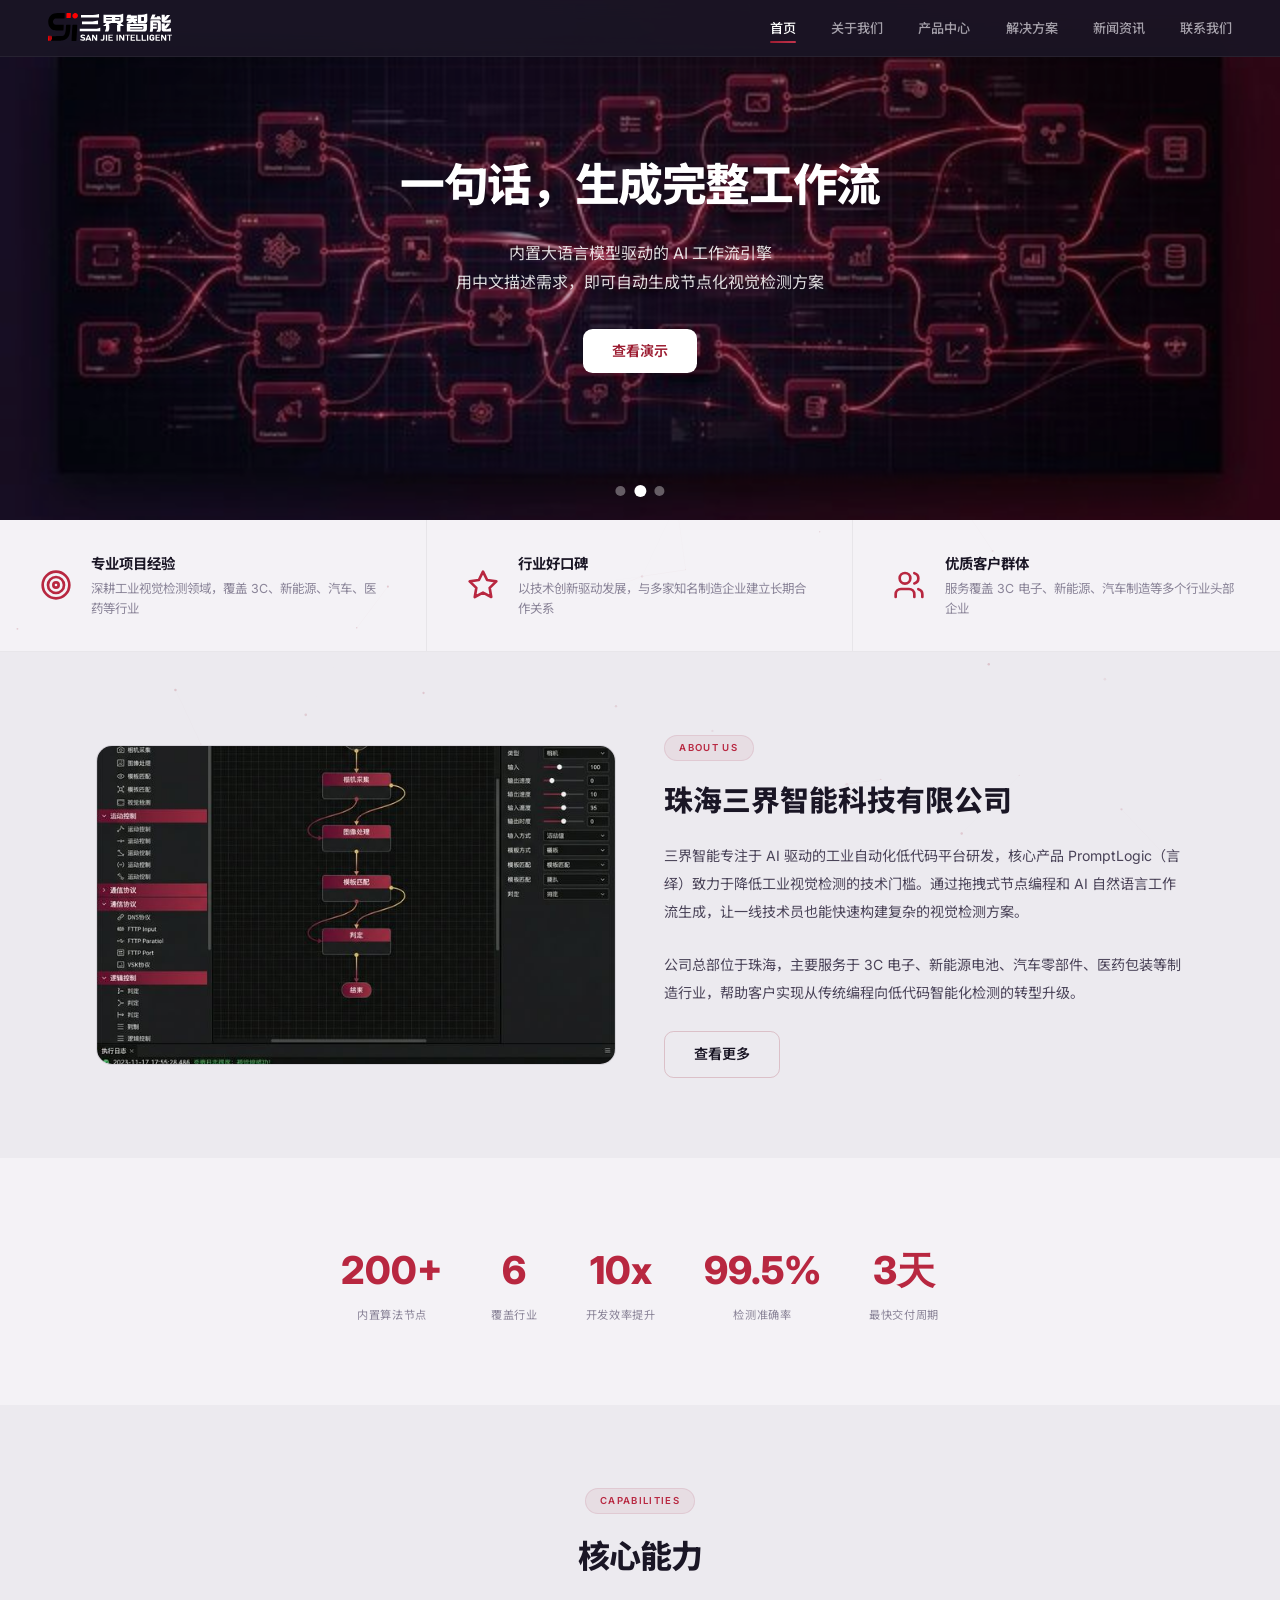
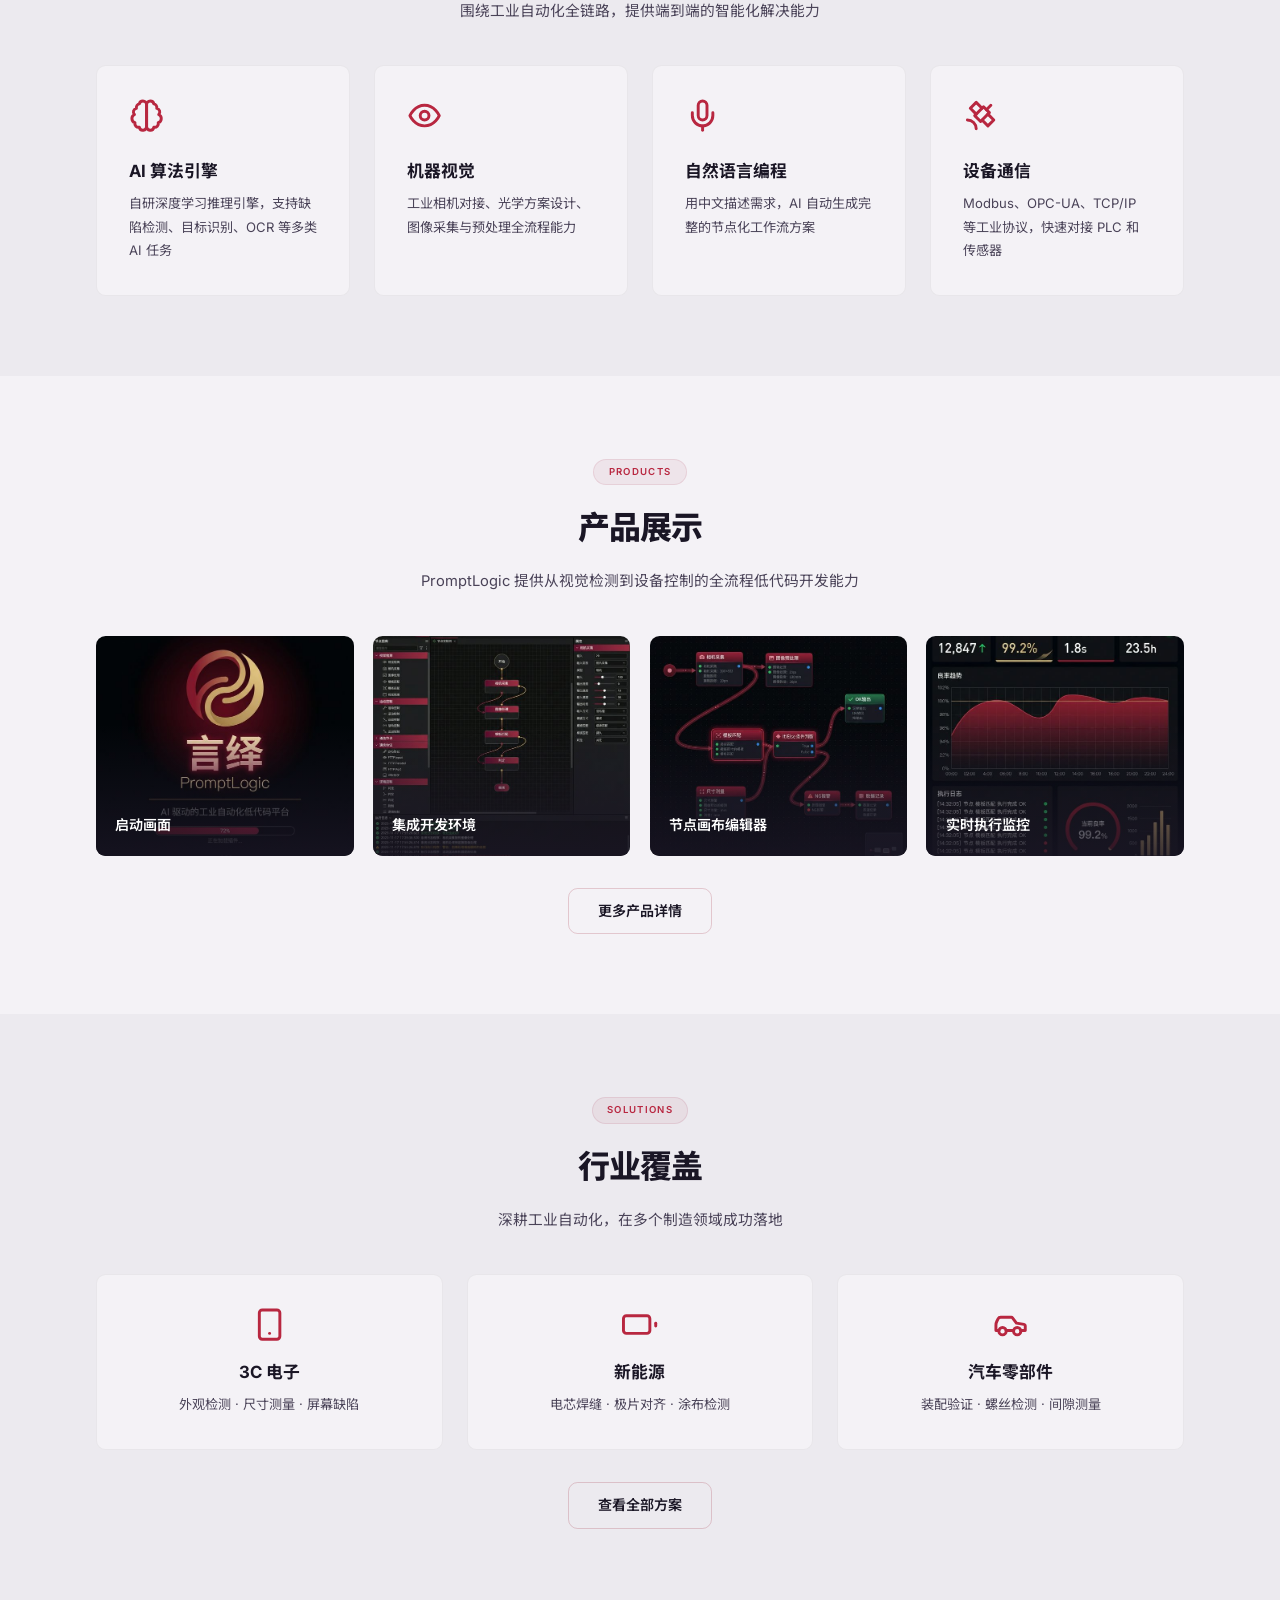
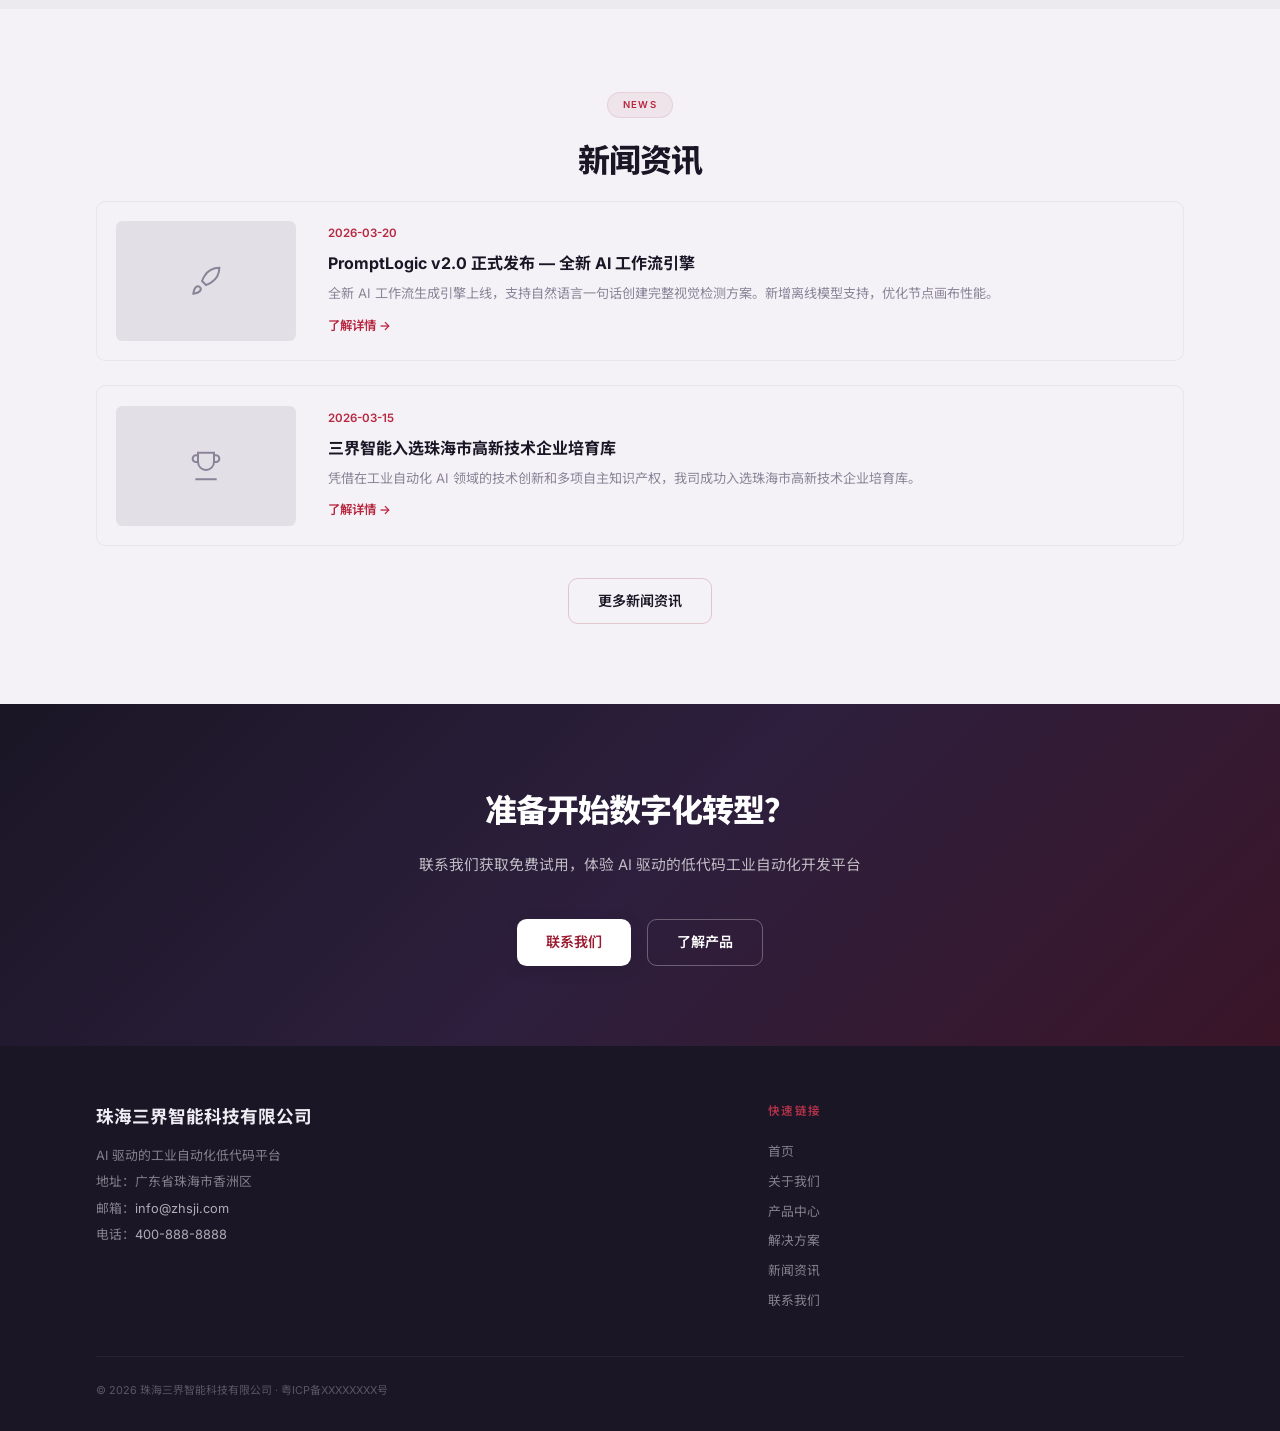
==== commit 90591f92: "feat: 丰富全站内容 - 生成3张科技Banner背景图 - 首页增加到8个内容模块 - 各子页增加Banner背景/更多内容段落/深色CTA - 解决方案增加实施流程" ====
--- a/index.html
+++ b/index.html
@@ -11,24 +11,35 @@
 <body>
 <canvas id="particles"></canvas>
 
-<!-- Banner Slider -->
+<!-- Banner Slider (3 slides with background images) -->
 <div class="banner">
-  <div class="banner-slide active" style="background:linear-gradient(135deg,#1a1625,#2d1f3d 50%,#3a1528)">
+  <div class="banner-slide active" style="background:url('images/banner1.png') center/cover no-repeat">
     <div class="banner-content">
       <h1>AI 赋能工业自动化</h1>
-      <p>用自然语言创建工业工作流，让工厂技术员「言出法随」。PromptLogic 低代码平台，降低 90% 开发门槛。</p>
-      <a href="products.html" class="btn btn-white">了解产品</a>
-    </div>
-  </div>
-  <div class="banner-slide" style="background:linear-gradient(135deg,#1e1028,#351a2e 50%,#1a1625)">
+      <p>用自然语言创建工业工作流，让工厂技术员「言出法随」<br>PromptLogic 低代码平台，降低 90% 开发门槛</p>
+      <div style="display:flex;gap:1rem;justify-content:center">
+        <a href="products.html" class="btn btn-white">了解产品</a>
+        <a href="contact.html" class="btn btn-outline" style="color:#fff;border-color:rgba(255,255,255,.3)">免费试用</a>
+      </div>
+    </div>
+  </div>
+  <div class="banner-slide" style="background:url('images/banner2.png') center/cover no-repeat">
     <div class="banner-content">
       <h1>一句话，生成完整工作流</h1>
-      <p>内置大语言模型驱动的 AI 工作流引擎，只需用自然语言描述需求，即可自动生成节点化视觉检测方案。</p>
-      <a href="about.html" class="btn btn-white">关于我们</a>
+      <p>内置大语言模型驱动的 AI 工作流引擎<br>用中文描述需求，即可自动生成节点化视觉检测方案</p>
+      <a href="products.html" class="btn btn-white">查看演示</a>
+    </div>
+  </div>
+  <div class="banner-slide" style="background:url('images/banner3.png') center/cover no-repeat">
+    <div class="banner-content">
+      <h1>覆盖六大制造行业</h1>
+      <p>3C 电子 · 新能源 · 汽车零部件 · 医药包装 · 食品饮料 · 通用制造<br>深度定制的智能检测与自动化方案</p>
+      <a href="solutions.html" class="btn btn-white">行业方案</a>
     </div>
   </div>
   <div class="banner-dots">
     <div class="banner-dot active"></div>
+    <div class="banner-dot"></div>
     <div class="banner-dot"></div>
   </div>
 </div>
@@ -69,7 +80,69 @@
         <div class="section-label">ABOUT US</div>
         <h2>珠海三界智能科技有限公司</h2>
         <p>三界智能专注于 AI 驱动的工业自动化低代码平台研发，核心产品 PromptLogic（言绎）致力于降低工业视觉检测的技术门槛。通过拖拽式节点编程和 AI 自然语言工作流生成，让一线技术员也能快速构建复杂的视觉检测方案。</p>
+        <p>公司总部位于珠海，主要服务于 3C 电子、新能源电池、汽车零部件、医药包装等制造行业，帮助客户实现从传统编程向低代码智能化检测的转型升级。</p>
         <a href="about.html" class="btn btn-outline">查看更多</a>
+      </div>
+    </div>
+  </div>
+</section>
+
+<!-- Stats Bar -->
+<section class="section-alt" style="padding:3rem 0">
+  <div class="container">
+    <div class="stats-row fade-up">
+      <div class="stat-item">
+        <div class="stat-val">200+</div>
+        <div class="stat-label">内置算法节点</div>
+      </div>
+      <div class="stat-item">
+        <div class="stat-val">6</div>
+        <div class="stat-label">覆盖行业</div>
+      </div>
+      <div class="stat-item">
+        <div class="stat-val">10x</div>
+        <div class="stat-label">开发效率提升</div>
+      </div>
+      <div class="stat-item">
+        <div class="stat-val">99.5%</div>
+        <div class="stat-label">检测准确率</div>
+      </div>
+      <div class="stat-item">
+        <div class="stat-val">3天</div>
+        <div class="stat-label">最快交付周期</div>
+      </div>
+    </div>
+  </div>
+</section>
+
+<!-- Core Capabilities -->
+<section>
+  <div class="container">
+    <div class="section-center">
+      <div class="section-label fade-up">CAPABILITIES</div>
+      <h2 class="section-title fade-up">核心能力</h2>
+      <p class="section-desc fade-up">围绕工业自动化全链路，提供端到端的智能化解决能力</p>
+    </div>
+    <div class="grid g4">
+      <div class="card fade-up">
+        <div class="icon"><svg xmlns="http://www.w3.org/2000/svg" width="24" height="24" viewBox="0 0 24 24" fill="none" stroke="currentColor" stroke-width="2" stroke-linecap="round" stroke-linejoin="round"><path d="M9.5 2A2.5 2.5 0 0 1 12 4.5v15a2.5 2.5 0 0 1-4.96.44 2.5 2.5 0 0 1-2.96-3.08 3 3 0 0 1-.34-5.58 2.5 2.5 0 0 1 1.32-4.24 2.5 2.5 0 0 1 1.98-3A2.5 2.5 0 0 1 9.5 2Z"/><path d="M14.5 2A2.5 2.5 0 0 0 12 4.5v15a2.5 2.5 0 0 0 4.96.44 2.5 2.5 0 0 0 2.96-3.08 3 3 0 0 0 .34-5.58 2.5 2.5 0 0 0-1.32-4.24 2.5 2.5 0 0 0-1.98-3A2.5 2.5 0 0 0 14.5 2Z"/></svg></div>
+        <h3>AI 算法引擎</h3>
+        <p>自研深度学习推理引擎，支持缺陷检测、目标识别、OCR 等多类 AI 任务</p>
+      </div>
+      <div class="card fade-up">
+        <div class="icon"><svg xmlns="http://www.w3.org/2000/svg" width="24" height="24" viewBox="0 0 24 24" fill="none" stroke="currentColor" stroke-width="2" stroke-linecap="round" stroke-linejoin="round"><path d="M2 12s3-7 10-7 10 7 10 7-3 7-10 7-10-7-10-7Z"/><circle cx="12" cy="12" r="3"/></svg></div>
+        <h3>机器视觉</h3>
+        <p>工业相机对接、光学方案设计、图像采集与预处理全流程能力</p>
+      </div>
+      <div class="card fade-up">
+        <div class="icon"><svg xmlns="http://www.w3.org/2000/svg" width="24" height="24" viewBox="0 0 24 24" fill="none" stroke="currentColor" stroke-width="2" stroke-linecap="round" stroke-linejoin="round"><path d="M12 2a3 3 0 0 0-3 3v7a3 3 0 0 0 6 0V5a3 3 0 0 0-3-3Z"/><path d="M19 10v2a7 7 0 0 1-14 0v-2"/><line x1="12" y1="19" x2="12" y2="22"/></svg></div>
+        <h3>自然语言编程</h3>
+        <p>用中文描述需求，AI 自动生成完整的节点化工作流方案</p>
+      </div>
+      <div class="card fade-up">
+        <div class="icon"><svg xmlns="http://www.w3.org/2000/svg" width="24" height="24" viewBox="0 0 24 24" fill="none" stroke="currentColor" stroke-width="2" stroke-linecap="round" stroke-linejoin="round"><path d="M13 7 9 3 5 7l4 4"/><path d="m17 11 4 4-4 4-4-4"/><path d="m8 12 4 4 6-6-4-4Z"/><path d="m16 8 3-3"/><path d="M9 21a6 6 0 0 0-6-6"/></svg></div>
+        <h3>设备通信</h3>
+        <p>Modbus、OPC-UA、TCP/IP 等工业协议，快速对接 PLC 和传感器</p>
       </div>
     </div>
   </div>
@@ -80,24 +153,24 @@
   <div class="container">
     <div class="section-center">
       <div class="section-label fade-up">PRODUCTS</div>
-      <h2 class="section-title fade-up">核心产品</h2>
-      <p class="section-desc fade-up">PromptLogic 平台提供从视觉检测到设备控制的全流程低代码开发能力</p>
+      <h2 class="section-title fade-up">产品展示</h2>
+      <p class="section-desc fade-up">PromptLogic 提供从视觉检测到设备控制的全流程低代码开发能力</p>
     </div>
     <div class="case-grid">
+      <div class="case-item fade-up">
+        <img src="images/splash.png" alt="启动画面">
+        <div class="case-overlay"><h4>启动画面</h4></div>
+      </div>
+      <div class="case-item fade-up">
+        <img src="images/main_interface.png" alt="主界面">
+        <div class="case-overlay"><h4>集成开发环境</h4></div>
+      </div>
       <div class="case-item fade-up">
         <img src="images/canvas.png" alt="节点画布">
         <div class="case-overlay"><h4>节点画布编辑器</h4></div>
       </div>
       <div class="case-item fade-up">
-        <img src="images/ai_workflow.png" alt="AI 工作流">
-        <div class="case-overlay"><h4>AI 工作流引擎</h4></div>
-      </div>
-      <div class="case-item fade-up">
-        <img src="images/main_interface.png" alt="主界面">
-        <div class="case-overlay"><h4>集成开发环境</h4></div>
-      </div>
-      <div class="case-item fade-up">
-        <img src="images/monitoring.png" alt="执行监控">
+        <img src="images/monitoring.png" alt="监控">
         <div class="case-overlay"><h4>实时执行监控</h4></div>
       </div>
     </div>
@@ -107,8 +180,39 @@
   </div>
 </section>
 
+<!-- Solutions Preview -->
+<section>
+  <div class="container">
+    <div class="section-center">
+      <div class="section-label fade-up">SOLUTIONS</div>
+      <h2 class="section-title fade-up">行业覆盖</h2>
+      <p class="section-desc fade-up">深耕工业自动化，在多个制造领域成功落地</p>
+    </div>
+    <div class="grid g3">
+      <div class="card fade-up" style="text-align:center;padding:2rem">
+        <div class="icon" style="display:flex;justify-content:center"><svg xmlns="http://www.w3.org/2000/svg" width="24" height="24" viewBox="0 0 24 24" fill="none" stroke="currentColor" stroke-width="2" stroke-linecap="round" stroke-linejoin="round"><rect x="5" y="2" width="14" height="20" rx="2" ry="2"/><line x1="12" y1="18" x2="12.01" y2="18"/></svg></div>
+        <h3>3C 电子</h3>
+        <p>外观检测 · 尺寸测量 · 屏幕缺陷</p>
+      </div>
+      <div class="card fade-up" style="text-align:center;padding:2rem">
+        <div class="icon" style="display:flex;justify-content:center"><svg xmlns="http://www.w3.org/2000/svg" width="24" height="24" viewBox="0 0 24 24" fill="none" stroke="currentColor" stroke-width="2" stroke-linecap="round" stroke-linejoin="round"><rect x="1" y="6" width="18" height="12" rx="2" ry="2"/><line x1="23" y1="13" x2="23" y2="11"/></svg></div>
+        <h3>新能源</h3>
+        <p>电芯焊缝 · 极片对齐 · 涂布检测</p>
+      </div>
+      <div class="card fade-up" style="text-align:center;padding:2rem">
+        <div class="icon" style="display:flex;justify-content:center"><svg xmlns="http://www.w3.org/2000/svg" width="24" height="24" viewBox="0 0 24 24" fill="none" stroke="currentColor" stroke-width="2" stroke-linecap="round" stroke-linejoin="round"><path d="M14 16H9m10 0h3v-3.15a1 1 0 0 0-.84-.99L16 11l-2.7-3.6a1 1 0 0 0-.8-.4H5.24a2 2 0 0 0-1.8 1.1l-.8 1.63A6 6 0 0 0 2 12.42V16h2"/><circle cx="6.5" cy="16.5" r="2.5"/><circle cx="16.5" cy="16.5" r="2.5"/></svg></div>
+        <h3>汽车零部件</h3>
+        <p>装配验证 · 螺丝检测 · 间隙测量</p>
+      </div>
+    </div>
+    <div style="text-align:center;margin-top:2rem" class="fade-up">
+      <a href="solutions.html" class="btn btn-outline">查看全部方案</a>
+    </div>
+  </div>
+</section>
+
 <!-- News Preview -->
-<section>
+<section class="section-alt">
   <div class="container">
     <div class="section-center">
       <div class="section-label fade-up">NEWS</div>
@@ -117,7 +221,7 @@
     <div class="news-list-grid">
       <div class="news-row fade-up">
         <div class="news-thumb">
-          <svg xmlns="http://www.w3.org/2000/svg" width="32" height="32" viewBox="0 0 24 24" fill="none" stroke="currentColor" stroke-width="1.5" stroke-linecap="round" stroke-linejoin="round" style="color:var(--text3)"><path d="M4.5 16.5c-1.5 1.26-2 5-2 5s3.74-.5 5-2c.71-.84.7-2.13-.09-2.91a2.18 2.18 0 0 0-2.91-.09z"/><path d="M12 15l-3-3a22 22 0 0 1 2-3.95A12.88 12.88 0 0 1 22 2c0 2.72-.78 7.5-6 11a22.35 22.35 0 0 1-4 2z"/></svg>
+          <svg xmlns="http://www.w3.org/2000/svg" width="32" height="32" viewBox="0 0 24 24" fill="none" stroke="currentColor" stroke-width="1.5" style="color:var(--text3)"><path d="M4.5 16.5c-1.5 1.26-2 5-2 5s3.74-.5 5-2c.71-.84.7-2.13-.09-2.91a2.18 2.18 0 0 0-2.91-.09z"/><path d="M12 15l-3-3a22 22 0 0 1 2-3.95A12.88 12.88 0 0 1 22 2c0 2.72-.78 7.5-6 11a22.35 22.35 0 0 1-4 2z"/></svg>
         </div>
         <div class="news-body">
           <div class="news-date">2026-03-20</div>
@@ -128,7 +232,7 @@
       </div>
       <div class="news-row fade-up">
         <div class="news-thumb">
-          <svg xmlns="http://www.w3.org/2000/svg" width="32" height="32" viewBox="0 0 24 24" fill="none" stroke="currentColor" stroke-width="1.5" stroke-linecap="round" stroke-linejoin="round" style="color:var(--text3)"><path d="M6 9H4.5a2.5 2.5 0 0 1 0-5H6"/><path d="M18 9h1.5a2.5 2.5 0 0 0 0-5H18"/><path d="M4 22h16"/><path d="M18 2H6v7a6 6 0 0 0 12 0V2Z"/></svg>
+          <svg xmlns="http://www.w3.org/2000/svg" width="32" height="32" viewBox="0 0 24 24" fill="none" stroke="currentColor" stroke-width="1.5" style="color:var(--text3)"><path d="M6 9H4.5a2.5 2.5 0 0 1 0-5H6"/><path d="M18 9h1.5a2.5 2.5 0 0 0 0-5H18"/><path d="M4 22h16"/><path d="M18 2H6v7a6 6 0 0 0 12 0V2Z"/></svg>
         </div>
         <div class="news-body">
           <div class="news-date">2026-03-15</div>
@@ -144,6 +248,18 @@
   </div>
 </section>
 
+<!-- CTA -->
+<section style="text-align:center;background:linear-gradient(135deg,#1a1625,#2d1f3d 50%,#3a1528);color:#fff;padding:5rem 0">
+  <div class="container">
+    <h2 class="section-title fade-up" style="color:#fff">准备开始数字化转型？</h2>
+    <p class="section-desc fade-up" style="color:rgba(255,255,255,.7);margin-left:auto;margin-right:auto">联系我们获取免费试用，体验 AI 驱动的低代码工业自动化开发平台</p>
+    <div style="display:flex;gap:1rem;justify-content:center" class="fade-up">
+      <a href="contact.html" class="btn btn-white">联系我们</a>
+      <a href="products.html" class="btn btn-outline" style="color:#fff;border-color:rgba(255,255,255,.3)">了解产品</a>
+    </div>
+  </div>
+</section>
+
 <script src="components.js"></script>
 </body>
 </html>
